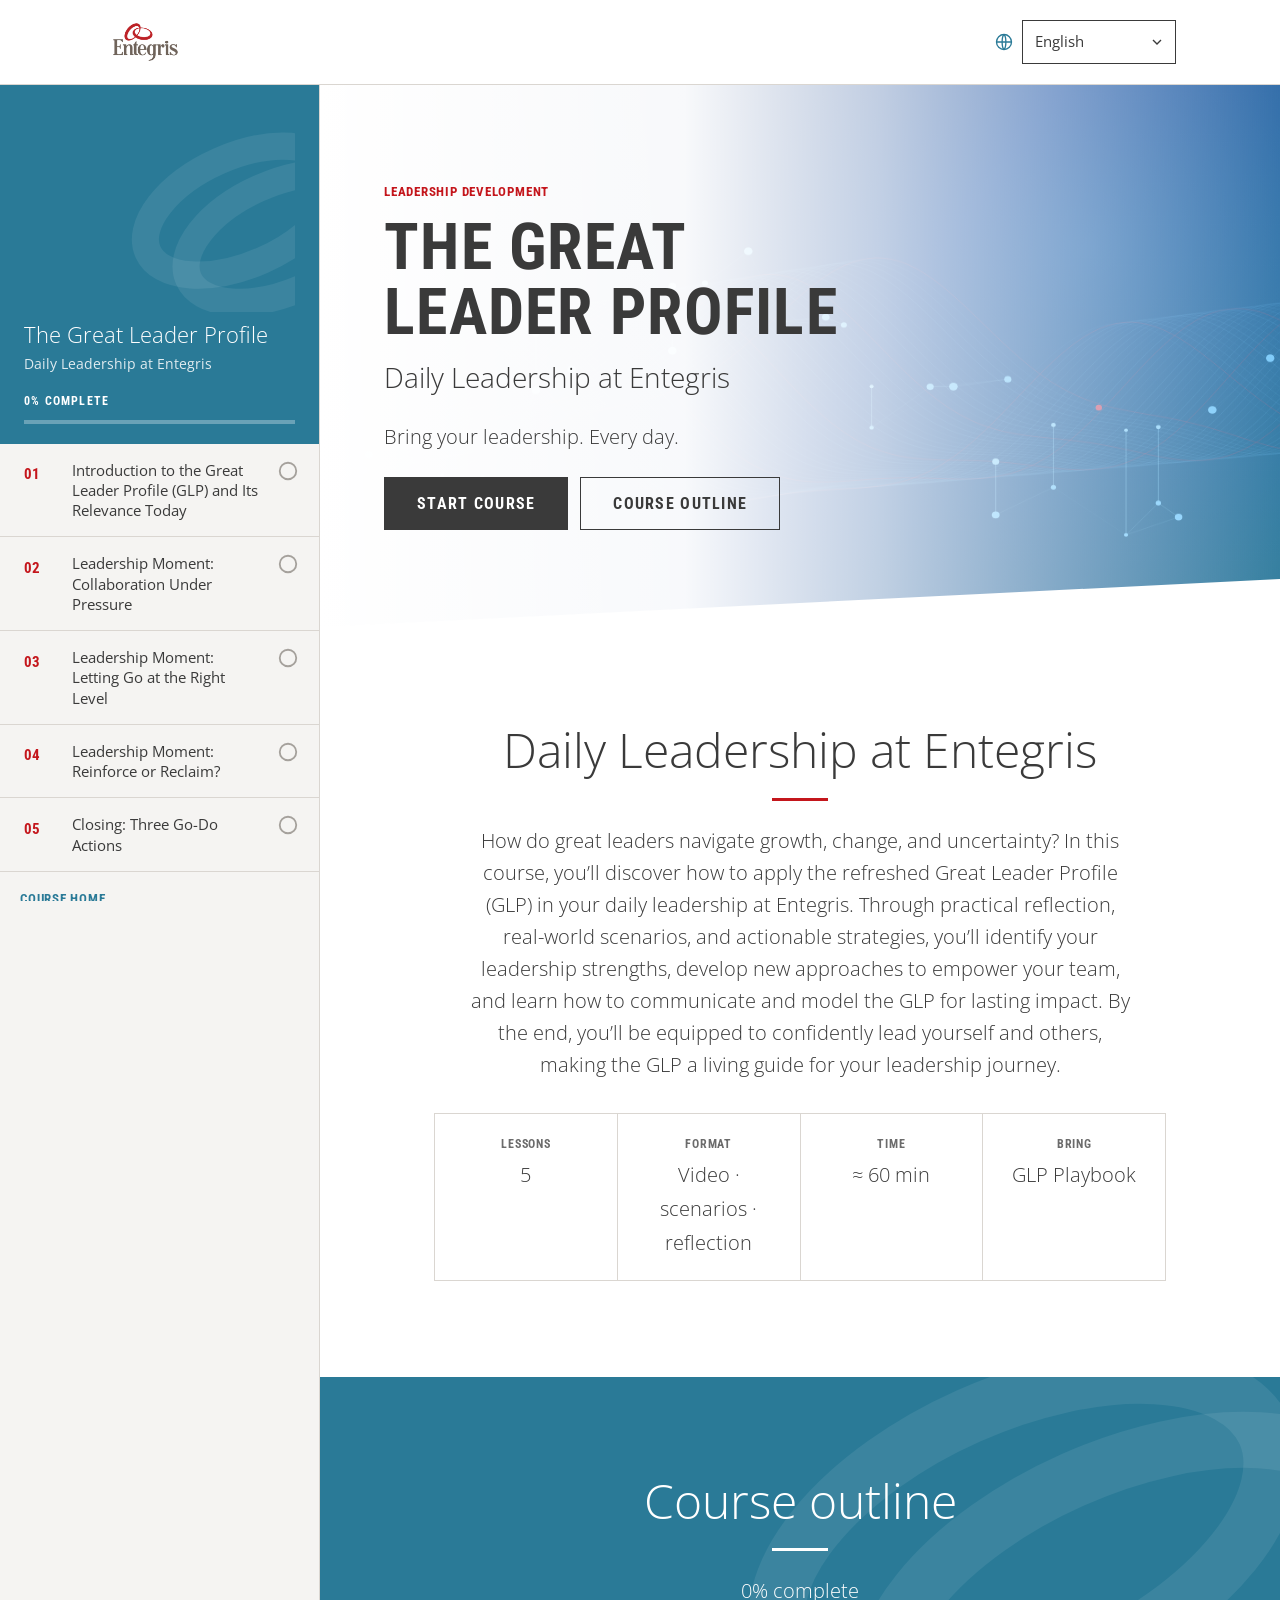
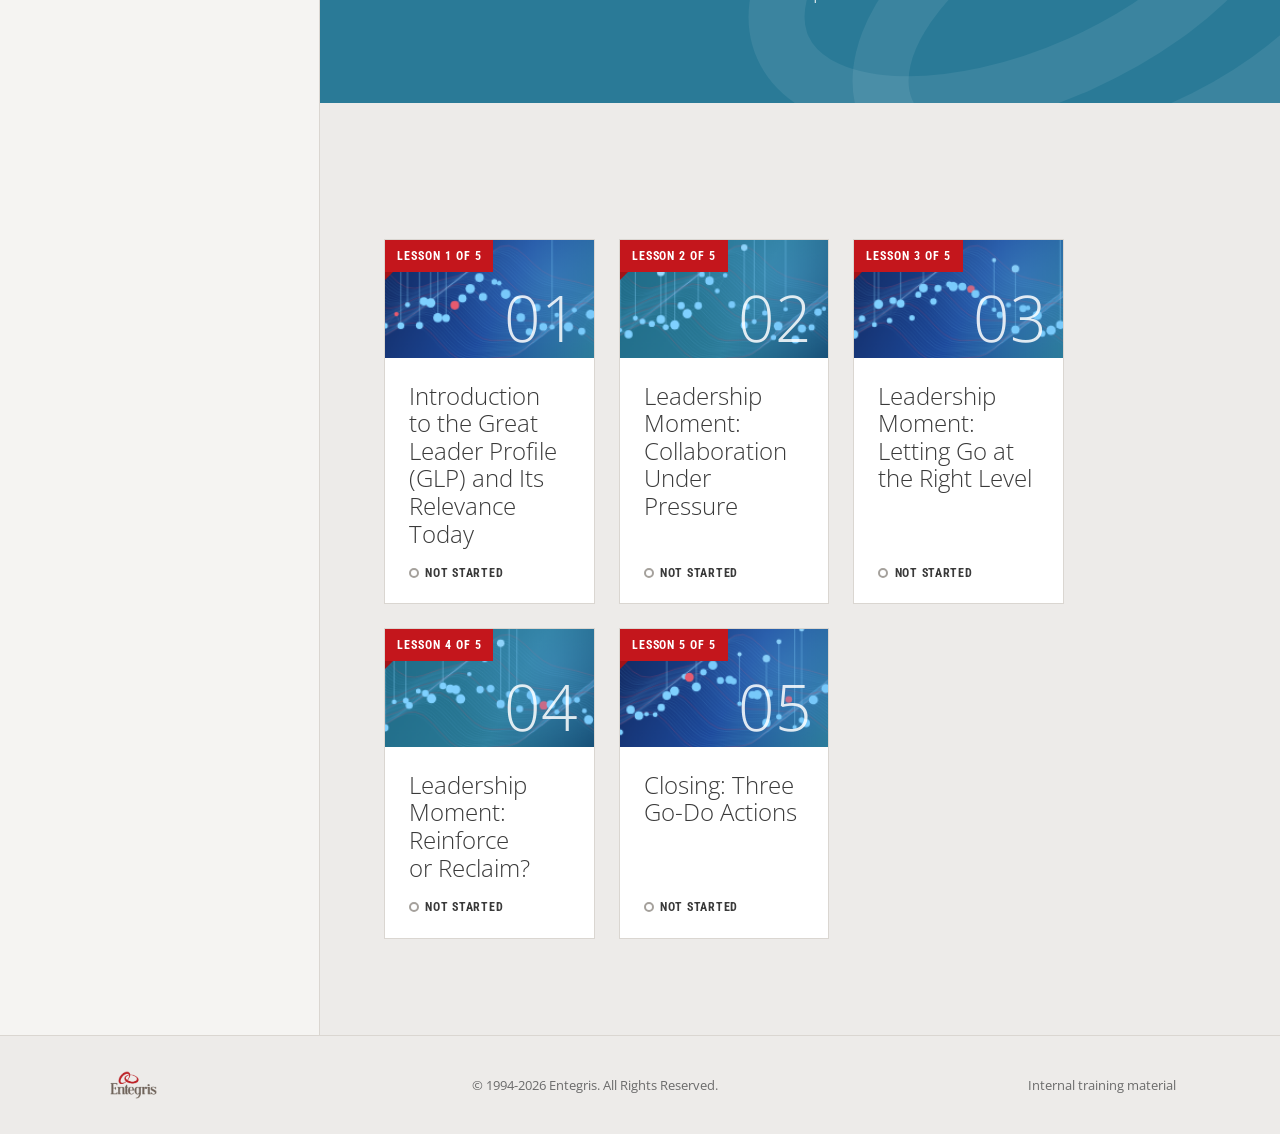
==== docs/index.html @ 95e6dfd0 "Add published single-file build at docs/index.html with bundler script Co-Authored-By: Claude Fable " ====
<!DOCTYPE html>
<html lang="en" dir="ltr">
<head>
  <meta charset="utf-8">
  <meta name="viewport" content="width=device-width, initial-scale=1, viewport-fit=cover">
  <title>Great Leader Profile</title>
  <meta name="description" content="The Great Leader Profile: Daily Leadership at Entegris. Five lessons on applying the refreshed GLP in everyday leadership moments.">
  <link rel="preconnect" href="https://fonts.googleapis.com">
  <link rel="preconnect" href="https://fonts.gstatic.com" crossorigin>
  <link href="https://fonts.googleapis.com/css2?family=Open+Sans:wght@300;400;600;700&family=Roboto+Condensed:wght@400;700&display=swap" rel="stylesheet">
  <style>
/* Entegris course, styled after entegris.com:
   white pages, faded image blends, teal and red bands with the ring watermark,
   light-weight headings with a short red rule, condensed bold uppercase labels. */

:root {
  --teal: #2A7A97; --teal-deep: #1F6580; --teal-soft: #E6F0F4;
  --red: #C4161C; --red-deep: #A31217;
  --charcoal: #3A3A3A; --ink: #2B2B2B; --grey-600: #6B6B6B; --grey-400: #A5A19C;
  --rule: #DAD6D1; --warm: #EDEBE9; --warm-2: #F5F4F2; --white: #FFFFFF;
  --success: #2E7D4F;
  --font-head: "Open Sans", "Helvetica Neue", Arial, sans-serif;
  --font-body: "Open Sans", "Helvetica Neue", Arial, sans-serif;
  --font-cond: "Roboto Condensed", "Arial Narrow", Arial, sans-serif;
  --gutter: 1rem; --sidebar: 320px; --header-h: 84px;
  --fast: 150ms; --dur: 250ms; --ease: cubic-bezier(0.4, 0, 0.2, 1);
  --ring: 2px solid var(--red);
}
@media (min-width: 768px) { :root { --gutter: 2.5rem; } }
@media (min-width: 1200px) { :root { --gutter: 4rem; } }

/* Script-specific families, loaded on demand by js/i18n.js */
html[lang="zh-Hans"] { --font-head: "Noto Sans SC", "PingFang SC", "Microsoft YaHei", sans-serif; --font-body: var(--font-head); --font-cond: var(--font-head); }
html[lang="zh-Hant"] { --font-head: "Noto Sans TC", "PingFang TC", "Microsoft JhengHei", sans-serif; --font-body: var(--font-head); --font-cond: var(--font-head); }
html[lang="ja"] { --font-head: "Noto Sans JP", "Hiragino Sans", "Yu Gothic", sans-serif; --font-body: var(--font-head); --font-cond: var(--font-head); }
html[lang="ko"] { --font-head: "Noto Sans KR", "Apple SD Gothic Neo", "Malgun Gothic", sans-serif; --font-body: var(--font-head); --font-cond: var(--font-head); }
html[lang="he"] { --font-head: "Noto Sans Hebrew", "Arial Hebrew", Arial, sans-serif; --font-body: var(--font-head); --font-cond: var(--font-head); }
html[lang="zh-Hans"] .cond, html[lang="zh-Hant"] .cond, html[lang="ja"] .cond, html[lang="ko"] .cond, html[lang="he"] .cond { letter-spacing: 0.02em; font-weight: 700; }

*, *::before, *::after { box-sizing: border-box; }
html { -webkit-text-size-adjust: 100%; scroll-behavior: smooth; }
body { margin: 0; font-family: var(--font-body); font-size: 1.0625rem; line-height: 1.7; color: var(--ink); background: var(--white); }
img { max-width: 100%; }
:focus-visible { outline: var(--ring); outline-offset: 3px; }
[hidden] { display: none !important; }

.skip-link { position: absolute; inset-inline-start: -999px; top: 0.5rem; background: var(--charcoal); color: var(--white); padding: 0.5rem 1rem; z-index: 200; }
.skip-link:focus { inset-inline-start: 0.5rem; }
.sr-only { position: absolute; width: 1px; height: 1px; overflow: hidden; clip: rect(0 0 0 0); white-space: nowrap; }

/* ---------- Type ---------- */
h1, h2, h3 { font-family: var(--font-head); font-weight: 300; line-height: 1.15; margin: 0 0 1rem; color: var(--charcoal); text-wrap: balance; }
h1 { font-size: clamp(2rem, 4vw, 3rem); }
h2 { font-size: clamp(1.6rem, 3vw, 2.25rem); }
h3 { font-size: 1.375rem; font-weight: 400; }
p { margin: 0 0 1rem; max-width: 68ch; }
ul, ol { margin: 0 0 1rem; padding-inline-start: 1.25rem; max-width: 68ch; }
a { color: var(--teal); }
a:hover { color: var(--teal-deep); }
strong { font-weight: 600; }

.cond { font-family: var(--font-cond); font-weight: 700; text-transform: uppercase; letter-spacing: 0.06em; }
.eyebrow { display: block; font-size: 0.8125rem; color: var(--red); margin-bottom: 0.75rem; }
.rule { display: block; width: 56px; height: 3px; background: var(--red); margin: 1.25rem 0 1.5rem; }
.rule--center { margin-inline: auto; }
.lede { font-size: 1.25rem; font-weight: 300; line-height: 1.6; color: var(--charcoal); }
.muted { color: var(--grey-600); }

/* ---------- Layout ---------- */
.wrap { width: 100%; max-width: 1200px; margin-inline: auto; padding-inline: var(--gutter); }
.narrow { max-width: 860px; }
.band { padding-block: 4rem; }
@media (min-width: 768px) { .band { padding-block: 6rem; } }
.band--warm { background: var(--warm); }
.band--teal { background: var(--teal); color: var(--white); position: relative; overflow: hidden; }
.band--red { background: var(--red); color: var(--white); position: relative; overflow: hidden; }
.band--teal h1, .band--teal h2, .band--red h1, .band--red h2, .band--teal p, .band--red p { color: var(--white); }
.band--teal .rule, .band--red .rule { background: var(--white); }
.band--red .rule { background: var(--white); }
.watermark { position: absolute; inset: 0; width: 100%; height: 100%; pointer-events: none; }
.watermark ellipse { fill: none; stroke: rgba(255,255,255,0.08); stroke-width: 70; }
.notch { position: relative; }
.notch::after { content: ""; position: absolute; left: 50%; bottom: -28px; transform: translateX(-50%); border-left: 44px solid transparent; border-right: 44px solid transparent; border-top: 28px solid var(--teal); }
.band--red.notch::after { border-top-color: var(--red); }

/* ---------- Header ---------- */
.site-header { position: sticky; top: env(safe-area-inset-top, 0px); z-index: 50; background: var(--white); border-bottom: 1px solid var(--rule); }
.site-header .wrap { display: flex; align-items: center; justify-content: space-between; gap: 1rem; min-height: var(--header-h); }
.logo img { height: 48px; width: auto; display: block; }
.header-tools { display: flex; align-items: center; gap: 0.75rem; }
.menu-btn { display: inline-flex; align-items: center; gap: 0.5rem; min-height: 44px; padding: 0 0.75rem; background: none; border: 1px solid var(--rule); color: var(--charcoal); font: inherit; cursor: pointer; }
.menu-btn svg { width: 22px; height: 22px; stroke: currentColor; fill: none; stroke-width: 2; }
@media (min-width: 1024px) { .menu-btn { display: none; } }

.lang { display: inline-flex; align-items: center; gap: 0.5rem; }
.lang svg { width: 20px; height: 20px; stroke: var(--teal); fill: none; stroke-width: 1.6; }
.lang select {
  min-height: 44px; padding: 0 2.25rem 0 0.75rem; font: inherit; font-size: 0.9375rem; color: var(--charcoal);
  background: var(--white) url("data:image/svg+xml,%3Csvg xmlns='http://www.w3.org/2000/svg' viewBox='0 0 24 24' fill='none' stroke='%233A3A3A' stroke-width='2'%3E%3Cpath d='M6 9l6 6 6-6'/%3E%3C/svg%3E") no-repeat right 0.6rem center / 16px;
  border: 1px solid var(--charcoal); border-radius: 0; appearance: none; -webkit-appearance: none; cursor: pointer;
}
html[dir="rtl"] .lang select { padding: 0 0.75rem 0 2.25rem; background-position: left 0.6rem center; }

/* ---------- Shell: sidebar + main ---------- */
.shell { display: grid; grid-template-columns: 1fr; min-height: calc(100vh - var(--header-h)); }
@media (min-width: 1024px) { .shell { grid-template-columns: var(--sidebar) 1fr; } }

.sidebar { background: var(--warm-2); border-inline-end: 1px solid var(--rule); }
@media (max-width: 1023px) {
  .sidebar { position: fixed; inset: 0; z-index: 60; overflow-y: auto; transform: translateX(-100%); transition: transform var(--dur) var(--ease); }
  html[dir="rtl"] .sidebar { transform: translateX(100%); }
  .sidebar.is-open { transform: none; box-shadow: 0 0 0 100vmax rgba(0,0,0,0.35); }
}
@media (min-width: 1024px) { .sidebar-inner { position: sticky; top: var(--header-h); max-height: calc(100vh - var(--header-h)); overflow-y: auto; } }
.sidebar-head { background: var(--teal); color: var(--white); padding: 1.5rem 1.5rem 1.25rem; position: relative; overflow: hidden; }
.sidebar-head .watermark ellipse { stroke-width: 40; }
.sidebar-head > * { position: relative; }
.sidebar-head .close-btn { position: absolute; top: 0.75rem; inset-inline-end: 0.75rem; background: none; border: 0; color: var(--white); font-size: 1.5rem; line-height: 1; cursor: pointer; min-width: 44px; min-height: 44px; }
@media (min-width: 1024px) { .sidebar-head .close-btn { display: none; } }
.sidebar-head .title { display: block; font-family: var(--font-head); font-weight: 300; font-size: 1.375rem; line-height: 1.2; margin: 0 0 0.25rem; }
.sidebar-head .subtitle { display: block; font-size: 0.875rem; opacity: 0.85; margin-bottom: 1rem; }
.sidebar-head .pct { display: block; font-size: 0.75rem; letter-spacing: 0.1em; margin-bottom: 0.5rem; }
.progress-bar { height: 4px; background: rgba(255,255,255,0.3); }
.progress-bar span { display: block; height: 100%; width: 0; background: var(--white); transition: width var(--dur) var(--ease); }

.lesson-nav { list-style: none; margin: 0; padding: 0; }
.lesson-nav li { border-bottom: 1px solid var(--rule); }
.lesson-nav a { display: grid; grid-template-columns: 2.25rem 1fr 28px; gap: 0.75rem; align-items: start; padding: 1rem 1.25rem; color: var(--charcoal); text-decoration: none; border-inline-start: 4px solid transparent; transition: background-color var(--fast) var(--ease); }
.lesson-nav a:hover { background: var(--white); }
.lesson-nav a.is-active { background: var(--white); border-inline-start-color: var(--red); }
.lesson-nav .num { font-family: var(--font-cond); font-weight: 700; color: var(--red); font-size: 0.9375rem; padding-top: 0.15rem; }
.lesson-nav .label { font-size: 0.9375rem; line-height: 1.35; }
.lesson-nav .status { width: 22px; height: 22px; justify-self: end; }
.lesson-nav .status circle { fill: none; stroke: var(--grey-400); stroke-width: 2; }
.lesson-nav .status .arc { stroke: var(--red); stroke-dasharray: 20 60; display: none; }
.lesson-nav a.is-started .status .arc { display: block; }
.lesson-nav .status .check { display: none; fill: var(--success); }
.lesson-nav .status .tick { display: none; stroke: var(--white); stroke-width: 2.2; fill: none; }
.lesson-nav a.is-complete .status circle { stroke: var(--success); }
.lesson-nav a.is-complete .status .check, .lesson-nav a.is-complete .status .tick { display: block; }
.lesson-nav a.is-complete .status .arc { display: none; }
.sidebar-home { display: block; padding: 1rem 1.25rem; font-size: 0.8125rem; color: var(--teal); text-decoration: none; }

/* ---------- Hero ---------- */
.hero { position: relative; overflow: hidden; background: var(--white); min-height: 460px; display: grid; align-items: center; }
.hero canvas.mesh { position: absolute; inset: 0; width: 100%; height: 100%; }
.hero .fade { position: absolute; inset: 0; background: linear-gradient(180deg, rgba(255,255,255,0.96) 0%, rgba(255,255,255,0.88) 55%, rgba(255,255,255,0.35) 100%); }
@media (min-width: 900px) { .hero .fade { background: linear-gradient(90deg, rgba(255,255,255,1) 0%, rgba(255,255,255,0.97) 38%, rgba(255,255,255,0.72) 58%, rgba(255,255,255,0.05) 100%); } }
.hero .wrap { position: relative; padding-block: 4rem; }
@media (min-width: 900px) { .hero .wrap { padding-block: 6rem; } }
.hero h1 { font-family: var(--font-cond); font-weight: 700; text-transform: uppercase; letter-spacing: 0.02em; font-size: clamp(2.25rem, 5vw, 4rem); line-height: 1.02; color: var(--charcoal); max-width: 16ch; margin-bottom: 0.5rem; }
html[lang="zh-Hans"] .hero h1, html[lang="zh-Hant"] .hero h1, html[lang="ja"] .hero h1, html[lang="ko"] .hero h1, html[lang="he"] .hero h1 { text-transform: none; letter-spacing: 0; line-height: 1.15; font-weight: 700; }
.hero .sub { font-family: var(--font-head); font-weight: 300; font-size: clamp(1.25rem, 2.4vw, 1.75rem); color: var(--charcoal); margin-bottom: 1.25rem; }
.hero .lede { max-width: 46ch; }
.hero-actions { display: flex; flex-wrap: wrap; gap: 0.75rem; margin-top: 1.5rem; }
.hero .slash { position: absolute; left: 0; right: 0; bottom: -1px; height: 70px; pointer-events: none; }
.hero .slash polygon { fill: var(--white); }

/* ---------- Buttons ---------- */
.btn { display: inline-flex; align-items: center; justify-content: center; gap: 0.5rem; min-height: 52px; padding: 0.75rem 2rem; font-family: var(--font-cond); font-weight: 700; font-size: 1rem; text-transform: uppercase; letter-spacing: 0.08em; border: 1px solid transparent; border-radius: 0; cursor: pointer; text-decoration: none; transition: background-color var(--fast) var(--ease), color var(--fast) var(--ease), border-color var(--fast) var(--ease); }
.btn--dark { background: var(--charcoal); color: var(--white); }
.btn--dark:hover { background: #222; color: var(--white); }
.btn--red { background: var(--red); color: var(--white); }
.btn--red:hover { background: var(--red-deep); color: var(--white); }
.btn--outline { background: transparent; color: var(--charcoal); border-color: var(--charcoal); }
.btn--outline:hover { background: var(--charcoal); color: var(--white); }
.btn--white { background: var(--white); color: var(--red); }
.btn--white:hover { background: var(--warm); color: var(--red-deep); }
.btn--block { width: 100%; }
.btn[aria-disabled="true"] { opacity: 0.6; cursor: default; }
html[lang="zh-Hans"] .btn, html[lang="zh-Hant"] .btn, html[lang="ja"] .btn, html[lang="ko"] .btn, html[lang="he"] .btn { text-transform: none; letter-spacing: 0.02em; }

/* ---------- Home sections ---------- */
.section-title { text-align: center; }
.section-title h2 { font-size: clamp(2rem, 4vw, 3rem); margin-bottom: 0; }
.section-title .lede { margin: 1rem auto 0; max-width: 60ch; }
.facts { list-style: none; margin: 2rem auto 0; padding: 0; display: grid; gap: 1px; background: var(--rule); border: 1px solid var(--rule); max-width: 860px; grid-template-columns: repeat(2, 1fr); }
@media (min-width: 768px) { .facts { grid-template-columns: repeat(4, 1fr); } }
.facts li { background: var(--white); padding: 1.25rem 1rem; text-align: center; }
.facts .k { display: block; font-size: 0.75rem; color: var(--grey-600); margin-bottom: 0.25rem; }
.facts .v { display: block; font-family: var(--font-head); font-weight: 300; font-size: 1.25rem; color: var(--charcoal); }

.cards { list-style: none; margin: 2.5rem 0 0; padding: 0; display: grid; gap: 1.5rem; grid-template-columns: 1fr; }
@media (min-width: 640px) { .cards { grid-template-columns: repeat(2, 1fr); } }
@media (min-width: 1024px) { .cards { grid-template-columns: repeat(3, 1fr); } }
.card { position: relative; display: grid; grid-template-rows: auto 1fr auto; background: var(--white); border: 1px solid var(--rule); color: var(--charcoal); text-decoration: none; min-height: 100%; transition: border-color var(--fast) var(--ease), transform var(--fast) var(--ease); }
.card:hover { border-color: var(--teal); color: var(--charcoal); }
.card-img { position: relative; aspect-ratio: 16 / 9; overflow: hidden; background: var(--teal); }
.card-img canvas.mesh { position: absolute; inset: 0; width: 100%; height: 100%; }
.card-img .num { position: absolute; inset-inline-end: 1rem; bottom: 0.5rem; font-family: var(--font-head); font-weight: 300; font-size: 4rem; line-height: 1; color: rgba(255,255,255,0.85); }
.ribbon { position: absolute; top: 0; inset-inline-start: 0; background: var(--red); color: var(--white); font-family: var(--font-cond); font-weight: 700; text-transform: uppercase; letter-spacing: 0.08em; font-size: 0.75rem; padding: 0.35rem 0.75rem 0.35rem 0.75rem; }
.ribbon::after { content: ""; position: absolute; top: 100%; inset-inline-start: 0; border-inline-start: 8px solid var(--red-deep); border-bottom: 8px solid transparent; }
.card-body { padding: 1.5rem 1.5rem 1rem; }
.card-body h3 { font-weight: 300; font-size: 1.5rem; margin-bottom: 0; }
.card-foot { display: flex; justify-content: space-between; align-items: center; padding: 0 1.5rem 1.25rem; font-size: 0.75rem; color: var(--charcoal); }
.status-chip { display: inline-flex; align-items: center; gap: 0.4rem; }
.status-chip::before { content: ""; width: 10px; height: 10px; border-radius: 50%; border: 2px solid var(--grey-400); }
.status-chip--started::before { border-color: var(--red); }
.status-chip--complete::before { background: var(--success); border-color: var(--success); }

/* ---------- Lesson ---------- */
.lesson { padding-block: 3rem 5rem; }
@media (min-width: 768px) { .lesson { padding-block: 4rem 6rem; } }
.lesson-head h1 { margin-bottom: 0; }
#lesson-title:focus { outline: none; }
.lesson-head .rule { margin-top: 1.25rem; }
.block { margin-block: 2rem; }
.block--heading h2 { margin-bottom: 0.25rem; }
.block--text p:last-child { margin-bottom: 0; }

/* Video placeholder */
.video { position: relative; width: 100%; max-width: 960px; aspect-ratio: 16 / 9; background: var(--teal-deep); overflow: hidden; display: grid; place-items: center; }
.video canvas.mesh { position: absolute; inset: 0; width: 100%; height: 100%; }
.video::before { content: ""; position: absolute; inset: 0; background: linear-gradient(90deg, rgba(31,101,128,0.85) 0%, rgba(31,101,128,0.35) 60%, rgba(31,101,128,0.1) 100%); }
.video .ribbon { z-index: 2; }
.video .play { position: relative; z-index: 2; display: grid; place-items: center; gap: 0.75rem; text-align: center; color: var(--white); padding: 1rem; }
.video .play svg { width: 72px; height: 72px; stroke: var(--white); fill: none; stroke-width: 1.2; }
.video .play .vt { font-family: var(--font-head); font-weight: 300; font-size: clamp(1.25rem, 2.5vw, 1.75rem); line-height: 1.2; max-width: 22ch; }
.video .play .vn { font-size: 0.75rem; letter-spacing: 0.1em; opacity: 0.85; }
.video video { position: absolute; inset: 0; width: 100%; height: 100%; z-index: 3; }

/* Objectives */
.objectives { list-style: none; margin: 0; padding: 0; display: grid; gap: 1rem; max-width: 760px; counter-reset: obj; }
.objectives li { display: grid; grid-template-columns: 48px 1fr; gap: 1rem; align-items: start; }
.objectives li::before { counter-increment: obj; content: counter(obj); display: grid; place-items: center; width: 48px; height: 48px; background: var(--red); color: var(--white); font-family: var(--font-cond); font-weight: 700; font-size: 1.25rem; }
.objectives li span { padding-top: 0.6rem; }

/* Accordion */
.accordion { border: 1px solid var(--rule); max-width: 900px; }
.accordion details { border-bottom: 1px solid var(--rule); border-inline-start: 4px solid transparent; transition: border-color var(--fast) var(--ease); }
.accordion details:last-child { border-bottom: 0; }
.accordion details[open] { border-inline-start-color: var(--red); }
.accordion summary { list-style: none; cursor: pointer; display: flex; justify-content: space-between; align-items: center; gap: 1rem; padding: 1.25rem 1.5rem; font-family: var(--font-head); font-weight: 600; font-size: 1.125rem; color: var(--charcoal); }
.accordion summary::-webkit-details-marker { display: none; }
.accordion summary::after { content: "+"; font-weight: 300; font-size: 1.75rem; line-height: 1; color: var(--grey-600); }
.accordion details[open] summary::after { content: "–"; }
.accordion .acc-body { padding: 0 1.5rem 1.5rem; color: var(--ink); }
.accordion .acc-body p:last-child { margin-bottom: 0; }

/* Download */
.download { display: grid; grid-template-columns: 56px 1fr auto; gap: 1rem; align-items: center; max-width: 900px; padding: 1.25rem 1.5rem; background: var(--warm-2); border: 1px solid var(--rule); color: var(--charcoal); text-decoration: none; transition: border-color var(--fast) var(--ease); }
.download:hover { border-color: var(--teal); color: var(--charcoal); }
.download .ico { width: 56px; height: 56px; display: grid; place-items: center; background: var(--white); border: 1px solid var(--rule); font-family: var(--font-cond); font-weight: 700; font-size: 0.7rem; color: var(--red); letter-spacing: 0.05em; }
.download .name { font-weight: 600; display: block; }
.download .meta { font-size: 0.8125rem; color: var(--grey-600); }
.download svg { width: 24px; height: 24px; stroke: var(--teal); fill: none; stroke-width: 2; }

/* Characteristics diagram */
.chars { display: grid; gap: 2rem; }
.chars-diagram { display: none; }
@media (min-width: 900px) { .chars-diagram { display: block; width: 100%; max-width: 860px; justify-self: center; } }
.chars-diagram svg { width: 100%; height: auto; display: block; }
.chars-diagram .dots { fill: none; stroke: var(--red); stroke-width: 6; stroke-linecap: round; stroke-dasharray: 0.01 22; }
.chars-diagram .node { fill: var(--teal); stroke: var(--white); stroke-width: 4; }
.chars-diagram .spoke { stroke: var(--teal); stroke-width: 1.5; fill: none; }
.chars-diagram .center { fill: var(--teal-soft); stroke: var(--white); stroke-width: 8; }
.chars-diagram .center-word { font-family: var(--font-cond); font-weight: 700; font-size: 44px; fill: var(--teal-deep); letter-spacing: 0.04em; }
.chars-diagram .center-sub { font-family: var(--font-body); font-size: 13px; fill: var(--teal-deep); }
.chars-diagram .lbl { font-family: var(--font-cond); font-weight: 700; font-size: 13px; text-transform: uppercase; letter-spacing: 0.05em; fill: var(--red); }
.chars-diagram .ico { stroke: var(--teal); fill: none; stroke-width: 1.6; stroke-linecap: round; stroke-linejoin: round; }
.chars-list { list-style: none; margin: 0; padding: 0; display: grid; gap: 1rem; grid-template-columns: 1fr; }
@media (min-width: 640px) { .chars-list { grid-template-columns: repeat(2, 1fr); } }
@media (min-width: 900px) { .chars-list { display: none; } }
.chars-list li { display: grid; grid-template-columns: 48px 1fr; gap: 1rem; align-items: start; padding: 1rem; border: 1px solid var(--rule); }
.chars-list svg { width: 48px; height: 48px; stroke: var(--teal); fill: none; stroke-width: 1.6; stroke-linecap: round; stroke-linejoin: round; }
.chars-list .name { display: block; color: var(--red); font-size: 0.8125rem; margin-bottom: 0.25rem; }
.chars-list .desc { font-size: 0.9375rem; color: var(--ink); }

/* Flashcards */
.flashcards { list-style: none; margin: 0; padding: 0; display: grid; gap: 1.25rem; grid-template-columns: 1fr; }
@media (min-width: 640px) { .flashcards { grid-template-columns: repeat(2, 1fr); } }
@media (min-width: 1024px) { .flashcards { grid-template-columns: repeat(3, 1fr); } }
.flashcard { perspective: 1200px; min-height: 240px; }
.flashcard button { position: relative; width: 100%; height: 100%; min-height: 240px; padding: 0; background: none; border: 0; cursor: pointer; font: inherit; color: inherit; text-align: center; transform-style: preserve-3d; transition: transform 500ms var(--ease); }
.flashcard.is-flipped button { transform: rotateY(180deg); }
.flashcard .face { position: absolute; inset: 0; display: grid; place-items: center; padding: 1.75rem 1.5rem; backface-visibility: hidden; -webkit-backface-visibility: hidden; border: 1px solid var(--rule); background: var(--white); }
.flashcard .face--front { border-top: 4px solid var(--red); }
.flashcard .face--front .name { font-family: var(--font-head); font-weight: 600; font-size: 1.5rem; line-height: 1.2; color: var(--charcoal); }
.flashcard .face--back { transform: rotateY(180deg); background: var(--warm-2); border-top: 4px solid var(--teal); }
.flashcard .face--back .desc { font-size: 1rem; line-height: 1.6; color: var(--ink); }
.flashcard .flip { position: absolute; top: 0.75rem; inset-inline-end: 0.75rem; width: 22px; height: 22px; stroke: var(--grey-600); fill: none; stroke-width: 1.8; }
@media (prefers-reduced-motion: reduce) { .flashcard button { transition: none; } }

/* Scenario */
.scenario { background: var(--warm-2); border-top: 4px solid var(--teal); padding: 2rem 1.5rem; }
@media (min-width: 768px) { .scenario { padding: 2.5rem; } }
.scenario .prompt { font-family: var(--font-head); font-weight: 300; font-size: 1.5rem; line-height: 1.3; color: var(--charcoal); margin-bottom: 1.5rem; max-width: 40ch; }
.options { list-style: none; margin: 0; padding: 0; display: grid; gap: 1rem; grid-template-columns: 1fr; }
@media (min-width: 900px) { .options { grid-template-columns: repeat(3, 1fr); } }
.option { position: relative; width: 100%; height: 100%; text-align: start; font: inherit; color: var(--ink); background: var(--white); border: 1px solid var(--rule); padding: 3rem 1.5rem 1.5rem; cursor: pointer; display: grid; gap: 0.75rem; align-content: start; transition: border-color var(--fast) var(--ease); }
.option:hover { border-color: var(--teal); }
.option .ribbon { font-size: 0.8125rem; }
.option .ot { font-family: var(--font-head); font-weight: 600; font-size: 1.125rem; line-height: 1.3; color: var(--charcoal); }
.option p { margin: 0; font-size: 0.9375rem; color: var(--grey-600); }
.option .pick { font-size: 0.75rem; color: var(--grey-600); margin-top: auto; }
.option[aria-pressed="true"] { border-color: var(--teal); box-shadow: inset 0 0 0 1px var(--teal); }
.option[aria-pressed="true"] .ribbon { background: var(--teal); }
.option[aria-pressed="true"] .ribbon::after { border-inline-start-color: var(--teal-deep); }
.option[aria-pressed="true"] .pick { color: var(--teal); }
.feedback { margin-top: 1.25rem; background: var(--teal); color: var(--white); padding: 1.75rem; position: relative; overflow: hidden; }
.feedback > * { position: relative; }
.feedback .tag { display: block; font-size: 0.75rem; letter-spacing: 0.1em; margin-bottom: 0.5rem; color: #FFD7D9; }
.feedback .tag--good { color: #BFEBD0; }
.feedback h3 { color: var(--white); font-weight: 300; font-size: 1.5rem; margin-bottom: 0.5rem; }
.feedback p { margin: 0; color: var(--white); }
.feedback .watermark ellipse { stroke-width: 40; }

/* Reflect and go-do */
.reflect { border-top: 4px solid var(--red); background: var(--white); padding: 2rem 0 0; }
.reflect h2 { margin-bottom: 0.5rem; }
.qlist { list-style: none; margin: 1.5rem 0 0; padding: 0; display: grid; gap: 2rem; max-width: 760px; counter-reset: q; }
.qlist li { display: grid; gap: 0.5rem; }
.qlist label { font-family: var(--font-head); font-weight: 600; font-size: 1.125rem; line-height: 1.35; color: var(--charcoal); }
.qlist label::before { counter-increment: q; content: "0" counter(q); display: block; font-family: var(--font-cond); font-weight: 700; font-size: 0.8125rem; letter-spacing: 0.1em; color: var(--red); margin-bottom: 0.25rem; }
.qlist textarea, .qlist input { width: 100%; font: inherit; font-size: 1rem; line-height: 1.6; color: var(--ink); padding: 0.85rem 1rem; background: var(--white); border: 1px solid var(--rule); border-radius: 0; transition: border-color var(--fast) var(--ease); }
.qlist textarea { min-height: 120px; resize: vertical; }
.qlist textarea:focus, .qlist input:focus { outline: none; border-color: var(--teal); box-shadow: inset 0 0 0 1px var(--teal); }
.qlist .hint { font-size: 0.875rem; color: var(--grey-600); margin: 0; }

/* Quote */
.quote { text-align: center; padding-block: 1rem; }
.quote p { font-family: var(--font-head); font-weight: 300; font-size: clamp(1.5rem, 3vw, 2.25rem); line-height: 1.35; color: var(--charcoal); max-width: 34ch; margin: 0 auto; }

/* Lesson nav */
.lesson-nav-btns { display: grid; gap: 1rem; margin-top: 3rem; }
.lesson-nav-btns .row { display: flex; justify-content: space-between; gap: 1rem; flex-wrap: wrap; font-size: 0.875rem; }
.lesson-nav-btns .row a { color: var(--teal); text-decoration: none; font-family: var(--font-cond); font-weight: 700; text-transform: uppercase; letter-spacing: 0.08em; }
.done-note { display: inline-flex; align-items: center; gap: 0.5rem; color: var(--success); font-weight: 600; margin-top: 0.75rem; }

/* Completion band */
.complete-band { text-align: center; }
.complete-band h2 { font-size: clamp(2rem, 4vw, 3rem); }

/* Footer */
.site-footer { background: var(--warm); border-top: 1px solid var(--rule); }
.site-footer .wrap { display: flex; flex-wrap: wrap; justify-content: space-between; align-items: center; gap: 1rem; padding-block: 2rem; font-size: 0.8125rem; color: var(--grey-600); }
.site-footer img { height: 34px; width: auto; }
.translation-note { font-size: 0.8125rem; color: var(--grey-600); background: var(--warm-2); border-inline-start: 3px solid var(--teal); padding: 0.75rem 1rem; margin: 0 0 2rem; }
.translation-note:empty { display: none; }

@media (prefers-reduced-motion: reduce) {
  *, *::before, *::after { animation-duration: 0.01ms !important; transition-duration: 0.01ms !important; scroll-behavior: auto !important; }
}

</style>
</head>
<body>
  <a class="skip-link" id="skip-link" href="#main">Skip to content</a>

  <header class="site-header">
    <div class="wrap">
      <a class="logo" href="#/" aria-label="Entegris"><img src="[data-uri]" alt="Entegris"></a>
      <div class="header-tools">
        <label class="lang">
          <svg viewBox="0 0 24 24" aria-hidden="true"><circle cx="12" cy="12" r="9"/><path d="M3 12h18M12 3c3 3 3 15 0 18M12 3c-3 3-3 15 0 18"/></svg>
          <span class="sr-only" id="lang-label">Language</span>
          <select data-lang-select id="lang-select"></select>
        </label>
        <button class="menu-btn" id="menu-btn" type="button" aria-expanded="false" aria-controls="sidebar">
          <svg viewBox="0 0 24 24" aria-hidden="true"><path d="M4 7h16M4 12h16M4 17h16"/></svg>
          <span id="menu-label">Course menu</span>
        </button>
      </div>
    </div>
  </header>

  <div class="shell">
    <aside class="sidebar" id="sidebar">
      <div class="sidebar-inner">
        <div class="sidebar-head">
          <svg class="watermark" viewBox="0 0 400 300" preserveAspectRatio="xMaxYMid slice" aria-hidden="true"><ellipse cx="320" cy="150" rx="150" ry="80" transform="rotate(-24 320 150)"/><ellipse cx="380" cy="190" rx="150" ry="80" transform="rotate(-24 380 190)"/></svg>
          <button class="close-btn" id="sb-close" type="button" aria-label="Close menu">×</button>
          <span class="title" id="sb-title">The Great Leader Profile</span>
          <span class="subtitle" id="sb-subtitle">Daily Leadership at Entegris</span>
          <span class="pct cond" id="sb-pct">0% complete</span>
          <div class="progress-bar" aria-hidden="true"><span id="sb-bar"></span></div>
        </div>
        <nav aria-label="Lessons">
          <ol class="lesson-nav" id="lesson-nav"></ol>
        </nav>
        <a class="sidebar-home cond" id="sb-home" href="#/">Course home</a>
      </div>
    </aside>

    <main id="main" tabindex="-1"></main>
  </div>

  <footer class="site-footer">
    <div class="wrap">
      <img src="[data-uri]" alt="Entegris">
      <span id="ftr-copy">© 1994-2026 Entegris. All Rights Reserved.</span>
      <span id="ftr-internal">Internal training material</span>
    </div>
  </footer>

  <script>
/* English course content. Source of truth for every other language file in this folder.
   Structure: ui (chrome strings), home, lessons[]. Each lesson is a list of blocks the
   renderer in js/app.js knows how to draw. Keep block types and ids identical across languages. */
window.ENTG_CONTENT = window.ENTG_CONTENT || {};
window.ENTG_CONTENT.en = {
  ui: {
    skip: 'Skip to content', language: 'Language', menu: 'Course menu',
    courseTitle: 'The Great Leader Profile', courseSubtitle: 'Daily Leadership at Entegris',
    heroEyebrow: 'Leadership development', startCourse: 'Start course', resumeCourse: 'Resume course',
    outline: 'Course outline', lessons: 'Lessons', lessonOf: 'Lesson {a} of {b}',
    percentComplete: '{p}% complete', complete: 'Complete', inProgress: 'In progress', notStarted: 'Not started',
    continueBtn: 'Continue', completeCourse: 'Complete course', courseCompleted: 'Course completed',
    prev: 'Previous', next: 'Next', home: 'Course home',
    videoPlaceholder: 'Video placeholder', captions: '16:9 · captions required',
    download: 'Download', flip: 'Flip', select: 'Select {x}', selected: 'Selected',
    yourChoice: 'Your choice', chooseResponse: 'Choose a response', pickClosest: 'Pick the option closest to what you would do.',
    reflect: 'Reflect', notesLocal: 'Your notes are saved with your course progress.',
    footerCopy: '© 1994-2026 Entegris. All Rights Reserved.', footerInternal: 'Internal training material',
    thatsAWrap: 'You have completed every lesson.', backToOutline: 'Back to the outline',
    objectives: 'Objectives', expand: 'Expand', translationNote: ''
  },
  home: {
    title: 'The Great Leader Profile',
    subtitle: 'Daily Leadership at Entegris',
    tagline: 'Bring your leadership. Every day.',
    intro: 'How do great leaders navigate growth, change, and uncertainty? In this course, you’ll discover how to apply the refreshed Great Leader Profile (GLP) in your daily leadership at Entegris. Through practical reflection, real-world scenarios, and actionable strategies, you’ll identify your leadership strengths, develop new approaches to empower your team, and learn how to communicate and model the GLP for lasting impact. By the end, you’ll be equipped to confidently lead yourself and others, making the GLP a living guide for your leadership journey.',
    facts: [
      { k: 'Lessons', v: '5' },
      { k: 'Format', v: 'Video · scenarios · reflection' },
      { k: 'Time', v: '≈ 60 min' },
      { k: 'Bring', v: 'GLP Playbook' }
    ]
  },
  lessons: [
    {
      id: 'intro',
      title: 'Introduction to the Great Leader Profile (GLP) and Its Relevance Today',
      short: 'Introduction to the GLP',
      blocks: [
        { type: 'heading', text: 'Why the Great Leader Profile Matters Now' },
        { type: 'text', html: 'Welcome to your introduction to the Great Leader Profile (GLP). As leaders at Entegris, you play a crucial role in shaping our culture and driving our success. This lesson will help you understand the GLP’s evolution, its core characteristics, and why it’s more relevant than ever as we navigate growth and change together.' },
        { type: 'video', id: 'l1-glp', title: 'Entegris Great Leader Profile' },
        { type: 'text', html: 'Clear objectives help you focus your learning and understand how each part of this lesson supports your growth as a leader. Knowing what you’ll accomplish helps you better connect the GLP concepts to your daily leadership experiences.' },
        { type: 'objectives', items: [
          'Learn why the Great Leader Profile guides leadership at Entegris.',
          'Identify the core characteristics and behaviors that define great leadership within our organization.',
          'See how the GLP supports consistency and clarity during times of organizational growth and change.',
          'Appreciate that leadership at Entegris is for everyone, not just people managers.'
        ] },
        { type: 'heading', text: 'Exploring the Great Leader Profile' },
        { type: 'text', html: 'Understanding the foundation of the GLP is essential for every Entegris leader. Expand each section below to learn about its purpose, evolution, core characteristics, and how it applies to all leaders.' },
        { type: 'accordion', items: [
          { title: 'Purpose of the GLP', html: '<p>The Great Leader Profile was created to define what great leadership looks like at Entegris and to set clear expectations for all leaders. It serves as a practical guide, helping leaders align their actions with our company’s strategy while allowing for authentic, individual leadership styles.</p><p>By providing this clarity, the GLP empowers leaders to make consistent decisions and foster a positive, high-performing culture across the organization.</p>' },
          { title: 'Evolution of the GLP', html: '<p>Since its introduction in 2018, the GLP has evolved alongside Entegris. As our organization grew and faced new challenges, we recognized the need to revisit and refresh the profile to reflect our current reality.</p><p>The updated GLP now incorporates new expectations and behaviors, ensuring it remains relevant and effective as a leadership guide during times of change and growth.</p>' },
          { title: 'GLP Characteristics', html: '<p>The GLP outlines seven core characteristics that define great leadership at Entegris:</p><ul><li>Builds Talent for the Future</li><li>Drives Partnership Across Our Global Organization</li><li>Fosters Innovation</li><li>Leads with Tenacity &amp; Humility</li><li>Makes Data-Driven Decisions with Speed</li><li>Drives Customer Centricity</li><li>Drives Accountability</li></ul>' },
          { title: 'GLP for All Leaders', html: '<p>Leadership at Entegris isn’t limited to people managers. The GLP applies to everyone, regardless of title or role. It’s about how you show up, collaborate, and take ownership in your daily work.</p><p>By embracing the GLP, every team member can contribute to our culture of leadership and drive positive impact across the organization.</p>' }
        ] },
        { type: 'download', name: 'Entegris Great Leader Profile & Playbook 2026.pptx', meta: 'PPTX · 761.8 KB', href: 'assets/docs/Entegris-Great-Leader-Profile-Playbook-2026.pptx' },
        { type: 'heading', text: 'GLP Characteristics and What They Mean' },
        { type: 'text', html: 'Reviewing the definitions of each GLP characteristic will help you internalize what great leadership looks like at Entegris.' },
        { type: 'video', id: 'l1-characteristics', title: 'GLP Characteristics' },
        { type: 'characteristics', center: 'PACE', sub: 'A values-driven culture', items: [
          { icon: 'talent', name: 'Builds Talent for the Future', desc: 'Actively develops self and others, preparing the team for future challenges and opportunities.' },
          { icon: 'globe', name: 'Drives Partnership Across Our Global Organization', desc: 'Collaborates effectively across teams and regions to achieve shared goals and strengthen our global impact.' },
          { icon: 'bulb', name: 'Fosters Innovation', desc: 'Encourages creative thinking and new ideas, supporting continuous improvement and adaptability.' },
          { icon: 'shield', name: 'Drives Accountability', desc: 'Sets clear expectations, supports follow-through, and ensures individuals and teams own their commitments.' },
          { icon: 'flag', name: 'Leads with Tenacity and Humility', desc: 'Demonstrates resilience and determination while remaining open to feedback and learning from others.' },
          { icon: 'hand', name: 'Drives Customer Centricity', desc: 'Prioritizes customer needs and delivers value, building strong, lasting relationships.' },
          { icon: 'gauge', name: 'Makes Data-Driven Decisions with Speed', desc: 'Uses relevant data and insights to make timely, informed choices that drive results.' }
        ] },
        { type: 'heading', text: 'Flashcards' },
        { type: 'text', html: 'Use these flashcards to reinforce your understanding and prepare to apply these qualities in your own leadership journey. Select a card to flip it.' },
        { type: 'flashcards', useCharacteristics: true },
        { type: 'quote', text: 'Every day presents an opportunity to lead with purpose and make a positive difference. The GLP enables you to become the leader Entegris requires, regardless of your position or title.' }
      ]
    },
    {
      id: 'collaboration',
      title: 'Leadership Moment: Collaboration Under Pressure',
      short: 'Collaboration Under Pressure',
      blocks: [
        { type: 'text', html: 'Pressure reveals leadership. When timelines tighten or tensions rise, your response shapes trust, alignment, and results. In this Leadership Moment, you’ll explore how strong leaders collaborate under pressure, maintain clarity, reinforce shared ownership, and prevent silos from forming.' },
        { type: 'text', html: 'As you move through this module, reflect on how you show up when it matters most.' },
        { type: 'download', name: 'Entegris Great Leader Profile & Playbook 2026.pptx', meta: 'PPTX · 761.8 KB', href: 'assets/docs/Entegris-Great-Leader-Profile-Playbook-2026.pptx' },
        { type: 'heading', text: 'Leadership Growth Starts with Collaboration Under Pressure' },
        { type: 'text', html: 'Collaboration is truly tested when pressure rises. In high-stakes situations, leaders must balance urgency with alignment, bringing people together instead of allowing silos or blame to take hold. How you respond in these moments shapes trust, performance, and culture.' },
        { type: 'text', html: 'Now, watch the video and be sure to engage with your GLP Playbook as you reflect on this leadership moment.' },
        { type: 'video', id: 'l2-moment', title: 'Leadership Moment: Collaboration Under Pressure' },
        { type: 'heading', text: 'Effective Leadership Decisions' },
        { type: 'text', html: 'The Materials Solutions plant faced supply chain disruptions caused by poor collaboration and siloed teams. A cross-functional meeting was scheduled to address these issues, but a key participant, Peter, was unable to attend. Three options were considered: postpone the meeting, proceed with the full agenda, or adjust the agenda to focus on solvable issues. The leader chose to adapt the meeting, maintaining momentum and fostering collaboration. Effective leaders adapt, drive progress, and create shared ownership for solutions.' },
        { type: 'scenario', id: 'l2', prompt: 'Peter, a key participant, can’t make the cross-functional meeting. What do you do?', options: [
          { key: 'a', title: 'Postpone the meeting', text: 'Wait until Peter is available so every voice is in the room.', tag: 'Momentum lost', good: false, feedback: 'Postponing sends the signal that progress waits on one person. The supply chain issues keep costing the plant while the team stands still, and the silos that caused the problem stay in place.' },
          { key: 'b', title: 'Proceed with the full agenda', text: 'Run the meeting as planned and cover Peter’s items without him.', tag: 'Alignment at risk', good: false, feedback: 'Decisions on Peter’s items are made without the person who owns them. That invites rework and blame later, which is exactly what collaboration under pressure is meant to prevent.' },
          { key: 'c', title: 'Adjust the agenda', text: 'Focus on the issues the room can solve now and schedule Peter’s items with him.', tag: 'Shared ownership', good: true, feedback: 'You keep momentum, respect Peter’s ownership, and give the team real progress to build on. Adapting the meeting turns pressure into collaboration instead of silos.' }
        ] },
        { type: 'quote', text: 'True collaboration shines brightest under pressure, where unity transforms challenges into opportunities for success.' }
      ]
    },
    {
      id: 'letting-go',
      title: 'Leadership Moment: Letting Go at the Right Level',
      short: 'Letting Go at the Right Level',
      blocks: [
        { type: 'text', html: 'Delegation isn’t just about assigning work; it’s about transferring the right level of authority. In this leadership moment, you’ll examine the tension between staying involved and truly stepping back. Effective leaders let go with intention. They create space for others to lead, make decisions, and build credibility even when the stakes are high. Letting go at the right level strengthens trust, develops capability, and reinforces ownership.' },
        { type: 'text', html: 'As you move through this section, consider: Are you delegating tasks or empowering leadership?' },
        { type: 'download', name: 'Entegris Great Leader Profile & Playbook 2026.pptx', meta: 'PPTX · 761.8 KB', href: 'assets/docs/Entegris-Great-Leader-Profile-Playbook-2026.pptx' },
        { type: 'heading', text: 'Leadership Growth Continues with Letting Go at the Right Level' },
        { type: 'text', html: 'Now, watch the video and pay close attention to how authority is either reinforced or reclaimed in the moment. As you watch, engage with your GLP Playbook and reflect on how you delegate. Are you transferring true ownership, or staying closer than necessary?' },
        { type: 'video', id: 'l3-moment', title: 'Leadership Moment: Letting Go at the Right Level' },
        { type: 'heading', text: 'Empowering Leadership' },
        { type: 'text', html: 'A plant leader delegates a key initiative to Jessica, a high-performing team member. When a stakeholder suggests the leader should attend the meeting, they must decide whether to reclaim control or fully empower Jessica. Choosing to let Jessica lead independently demonstrates trust, builds her credibility, and supports her growth as a leader.' },
        { type: 'scenario', id: 'l3', prompt: 'A stakeholder suggests you should attend Jessica’s meeting. What do you do?', options: [
          { key: 'a', title: 'Attend and lead', text: 'Join the meeting and take the lead so the stakeholder is reassured.', tag: 'Control reclaimed', good: false, feedback: 'The stakeholder is reassured, but Jessica’s authority evaporates in front of the room. You have told everyone the initiative is really yours.' },
          { key: 'b', title: 'Sit in, just in case', text: 'Attend quietly at the back and step in only if things go sideways.', tag: 'Ownership diluted', good: false, feedback: 'Your presence changes the room. Questions drift to you, Jessica second-guesses herself, and the stakeholder learns to look past her. Staying closer than necessary still costs her credibility.' },
          { key: 'c', title: 'Decline and back Jessica', text: 'Confirm to the stakeholder that Jessica has full authority, and offer to prep with her beforehand.', tag: 'Right level', good: true, feedback: 'You transfer real authority and make it visible to the stakeholder. Prepping beforehand gives Jessica support without taking the room from her. Trust, credibility, and capability all grow.' }
        ] },
        { type: 'quote', text: 'True leadership is about knowing when to let go; empowering others at the right level fosters trust, growth, and shared success.' }
      ]
    },
    {
      id: 'reinforce',
      title: 'Leadership Moment: Reinforce or Reclaim?',
      short: 'Reinforce or Reclaim?',
      blocks: [
        { type: 'text', html: 'Reinforcing trust and reclaiming focus are essential leadership skills. Effective leaders understand when to step back to empower their teams and when to step in to realign priorities. By reinforcing trust, you create an environment where others feel confident to take ownership and make decisions. Reclaiming focus ensures that the team stays aligned with overarching goals, even during challenging moments. Balancing these actions strengthens collaboration and drives success.' },
        { type: 'download', name: 'Entegris Great Leader Profile & Playbook 2026.pptx', meta: 'PPTX · 761.8 KB', href: 'assets/docs/Entegris-Great-Leader-Profile-Playbook-2026.pptx' },
        { type: 'heading', text: 'Reinforce or Reclaim?' },
        { type: 'text', html: 'In this leadership moment, you’ll explore a common tension: when a team member is leading, do you step in, or do you stand behind them? These moments often happen quickly and under pressure. Your response can either reinforce ownership and credibility or unintentionally reclaim authority.' },
        { type: 'text', html: 'As you watch the video, pay attention to the signals being sent, not just through words, but through presence and action.' },
        { type: 'video', id: 'l4-moment', title: 'Leadership Moment: Reinforce or Reclaim?' },
        { type: 'heading', text: 'Effective Team Support' },
        { type: 'text', html: 'Jessica and her team are diligently preparing to present their recommendations to key stakeholders following the resolution of critical issues at the Materials Solutions plant. While confident in their findings, the team seeks advice on how to effectively position their business case to ensure it resonates with their audience.' },
        { type: 'text', html: 'The leader considers several approaches: taking over the presentation to ensure clarity, offering only a brief message of reassurance, or coaching the team to refine their delivery while allowing them to maintain ownership of their work. Ultimately, the leader opts to engage the team in meaningful discussions, to understand their perspectives, and to provide constructive feedback without taking control of the process.' },
        { type: 'text', html: 'This approach highlights the importance of leadership that empowers teams. By offering guidance and fostering confidence, leaders can ensure their teams remain accountable, motivated, and prepared to succeed in high-stakes situations.' },
        { type: 'scenario', id: 'l4', prompt: 'Jessica’s team wants your input before the stakeholder presentation. What do you do?', options: [
          { key: 'a', title: 'Step back in', text: 'The meeting matters. You review the presentation, make adjustments, and lead the stakeholder session yourself.', tag: 'Reclaims ownership', good: false, feedback: 'Taking over sends a clear message: when it counts, this is not your work. Jessica led for months, and the team loses the visible moment they earned. Confidence and credibility take the hit.' },
          { key: 'b', title: 'Send an email', text: 'You tell the team you understand their concerns, you trust them, and they should present what they believe is right.', tag: 'Leaves the team alone', good: false, feedback: 'A vague message offers no guidance or coaching to a team that asked for support. They are still unsure what stakeholders expect, and their anxiety rises before a high-visibility moment.' },
          { key: 'c', title: 'Meet and listen first', text: 'You schedule time with the team. Before giving input, you ask them to walk you through their positioning and approach.', tag: 'Reinforces ownership', good: true, feedback: 'You show up, you coach, and you resist the urge to take control when pressure rises. Jessica keeps clear ownership and real decision-making authority. The team feels empowered to move on.' }
        ] },
        { type: 'reflect', id: 'l4', title: 'Am I truly empowering my team?', intro: 'Empowerment is not something we declare. It is something our teams experience. Take a few minutes with these questions.', questions: [
          { q: 'How would work continue if I were unavailable?', hint: 'If progress slows, decisions stall, or stakeholders wait for you, that is a signal.' },
          { q: 'How might my behavior in high-profile moments reinforce or weaken empowerment?', hint: 'Do you step in when the stakes rise? Answer questions directed to your team? Or stay behind them and let them lead?' },
          { q: 'How could my team operate more independently six months from now if I empower them more today?', hint: 'Are they proposing solutions instead of escalating problems? Owning stakeholder conversations? Growing in judgment?' }
        ] },
        { type: 'quote', text: 'Reclaim your focus and reinforce your priorities; success begins with clarity and determination.' }
      ]
    },
    {
      id: 'closing',
      title: 'Closing: Three Go-Do Actions',
      short: 'Three Go-Do Actions',
      blocks: [
        { type: 'text', html: 'Across these leadership moments, one theme stands out: leadership is defined in real time. Often brief. Sometimes uncomfortable. Always impactful. Whether collaborating under pressure, reinforcing or reclaiming authority, or letting go at the right level, your response sends signals: signals about trust, ownership, and even about what leadership looks like in action. Great leaders are intentional. They reinforce credibility, transfer real authority, and bring people together, especially when the stakes are high. As you move forward, pause in your own leadership moments. Ask yourself: “What signal am I sending right now?”' },
        { type: 'heading', text: 'Let’s Review' },
        { type: 'text', html: 'In this video, we’ll shift from insight to action. Leadership moments only create impact when you apply what you’ve learned. The Three Go-Do Actions are designed to help you translate reflection into real behavior, simple, intentional steps you can take immediately.' },
        { type: 'text', html: 'As you watch, think about where you can put these actions into practice in your next leadership moment.' },
        { type: 'video', id: 'l5-godo', title: 'Three Go-Do Actions' },
        { type: 'godo', id: 'l5', title: 'Your three go-do actions', intro: 'Write the three actions you will take in your next leadership moment. They save with your course progress.', labels: ['Go-do action 1', 'Go-do action 2', 'Go-do action 3'], placeholders: ['In my next high-pressure meeting, I will…', 'The next time I delegate, I will…', 'When a team member is leading, I will…'] },
        { type: 'heading', text: 'Closing' },
        { type: 'text', html: 'You’ve reached the conclusion of this course. Throughout these leadership moments, you’ve explored how your real-time choices, especially under pressure, shape trust, ownership, and culture. From reinforcing or reclaiming authority to letting go at the right level and collaborating under pressure, each moment is an opportunity to lead with intention.' },
        { type: 'text', html: 'As you move forward, remember: leadership is practiced in everyday interactions, not just major decisions.' },
        { type: 'text', html: 'Thank you for your engagement and commitment. Now, take what you’ve learned and apply it in your next leadership moment.' }
      ]
    }
  ]
};

</script>
  <script>
/* Simplified Chinese course content. Mirrors js/content/en.js block for block.
   Keep block types and ids identical across languages. */
window.ENTG_CONTENT = window.ENTG_CONTENT || {};
window.ENTG_CONTENT['zh-Hans'] = {
  ui: {
    skip: '跳至内容', language: '语言', menu: '课程菜单',
    courseTitle: '卓越领导者画像', courseSubtitle: 'Entegris 的日常领导力',
    heroEyebrow: '领导力发展', startCourse: '开始课程', resumeCourse: '继续课程',
    outline: '课程大纲', lessons: '课程单元', lessonOf: '第 {a} 课，共 {b} 课',
    percentComplete: '已完成 {p}%', complete: '已完成', inProgress: '进行中', notStarted: '未开始',
    continueBtn: '继续', completeCourse: '完成课程', courseCompleted: '课程已完成',
    prev: '上一步', next: '下一步', home: '课程首页',
    videoPlaceholder: '视频占位符', captions: '16:9 · 需要字幕',
    download: '下载', flip: '翻转', select: '选择 {x}', selected: '已选择',
    yourChoice: '您的选择', chooseResponse: '选择一种回应', pickClosest: '选择最接近您实际做法的选项。',
    reflect: '反思', notesLocal: '您的笔记将与课程进度一同保存。',
    footerCopy: '© 1994-2026 Entegris。保留所有权利。', footerInternal: '内部培训资料',
    thatsAWrap: '您已完成所有课程单元。', backToOutline: '返回课程大纲',
    objectives: '学习目标', expand: '展开', translationNote: '翻译初稿。发布前请由母语人士审校。'
  },
  home: {
    title: '卓越领导者画像',
    subtitle: 'Entegris 的日常领导力',
    tagline: '展现您的领导力。每一天。',
    intro: '卓越的领导者如何应对增长、变革与不确定性？在本课程中，您将了解如何将全新升级的卓越领导者画像（GLP）应用于您在 Entegris 的日常领导工作。通过实用的反思、真实情境和可落地的策略，您将识别自身的领导优势，掌握赋能团队的新方法，并学习如何传达和示范 GLP，从而产生持久影响。课程结束时，您将能够自信地领导自己与他人，让 GLP 成为您领导力旅程中的鲜活指南。',
    facts: [
      { k: '课程单元', v: '5' },
      { k: '形式', v: '视频 · 情境 · 反思' },
      { k: '用时', v: '≈ 60 分钟' },
      { k: '请准备', v: '《GLP 手册》' }
    ]
  },
  lessons: [
    {
      id: 'intro',
      title: '卓越领导者画像（GLP）介绍及其当下意义',
      short: 'GLP 介绍',
      blocks: [
        { type: 'heading', text: '为什么卓越领导者画像在当下如此重要' },
        { type: 'text', html: '欢迎学习卓越领导者画像（GLP）介绍。作为 Entegris 的领导者，您在塑造企业文化和推动企业成功方面发挥着关键作用。本课将帮助您了解 GLP 的演进历程、核心特质，以及在我们携手应对增长与变革之际，它为何比以往任何时候都更具意义。' },
        { type: 'video', id: 'l1-glp', title: 'Entegris 卓越领导者画像' },
        { type: 'text', html: '明确的学习目标有助于您聚焦学习，并理解本课的每个部分如何支持您作为领导者的成长。清楚自己将达成什么，能帮助您更好地将 GLP 理念与日常领导实践联系起来。' },
        { type: 'objectives', items: [
          '了解卓越领导者画像为何是 Entegris 领导力的指引。',
          '识别在我们组织中定义卓越领导力的核心特质与行为。',
          '了解 GLP 如何在组织增长与变革时期保持一致性与清晰度。',
          '认识到在 Entegris，领导力属于每一个人，而不仅限于人员管理者。'
        ] },
        { type: 'heading', text: '探索卓越领导者画像' },
        { type: 'text', html: '理解 GLP 的基础对每一位 Entegris 领导者都至关重要。请展开下方各部分，了解其目的、演进历程、核心特质，以及它如何适用于所有领导者。' },
        { type: 'accordion', items: [
          { title: 'GLP 的目的', html: '<p>卓越领导者画像旨在定义 Entegris 卓越领导力的样貌，并为所有领导者设定明确的期望。它是一份实用指南，帮助领导者将行动与公司战略保持一致，同时允许真实、个性化的领导风格。</p><p>通过提供这种清晰度，GLP 使领导者能够做出一致的决策，并在整个组织中培育积极、高绩效的文化。</p>' },
          { title: 'GLP 的演进', html: '<p>自 2018 年推出以来，GLP 与 Entegris 一同不断演进。随着组织的成长和新挑战的出现，我们认识到需要重新审视并更新这一画像，以反映当前的现实。</p><p>更新后的 GLP 纳入了新的期望与行为，确保它在变革与增长时期仍是一份切实有效的领导力指南。</p>' },
          { title: 'GLP 特质', html: '<p>GLP 概括了定义 Entegris 卓越领导力的七项核心特质：</p><ul><li>为未来培养人才</li><li>推动全球组织协作</li><li>促进创新</li><li>以坚韧与谦逊领导</li><li>快速做出数据驱动的决策</li><li>推动以客户为中心</li><li>推动责任担当</li></ul>' },
          { title: '面向所有领导者的 GLP', html: '<p>在 Entegris，领导力不仅限于人员管理者。无论职位或角色，GLP 适用于每一个人。它关乎您在日常工作中如何展现自己、如何协作、如何承担责任。</p><p>通过践行 GLP，每位团队成员都能为我们的领导力文化贡献力量，并在整个组织中产生积极影响。</p>' }
        ] },
        { type: 'download', name: 'Entegris Great Leader Profile & Playbook 2026.pptx', meta: 'PPTX · 761.8 KB', href: 'assets/docs/Entegris-Great-Leader-Profile-Playbook-2026.pptx' },
        { type: 'heading', text: 'GLP 特质及其含义' },
        { type: 'text', html: '回顾每项 GLP 特质的定义，有助于您深入领会 Entegris 卓越领导力的样貌。' },
        { type: 'video', id: 'l1-characteristics', title: 'GLP 特质' },
        { type: 'characteristics', center: 'PACE', sub: '价值观驱动的文化', items: [
          { icon: 'talent', name: '为未来培养人才', desc: '积极发展自己和他人，让团队为未来的挑战与机遇做好准备。' },
          { icon: 'globe', name: '推动全球组织协作', desc: '跨团队、跨区域高效协作，实现共同目标，增强我们的全球影响力。' },
          { icon: 'bulb', name: '促进创新', desc: '鼓励创造性思维和新想法，支持持续改进与灵活应变。' },
          { icon: 'shield', name: '推动责任担当', desc: '设定明确期望，支持落实执行，确保个人和团队对承诺负责。' },
          { icon: 'flag', name: '以坚韧与谦逊领导', desc: '展现韧性与决心，同时保持开放心态，接受反馈并向他人学习。' },
          { icon: 'hand', name: '推动以客户为中心', desc: '优先考虑客户需求并创造价值，建立稳固持久的合作关系。' },
          { icon: 'gauge', name: '快速做出数据驱动的决策', desc: '运用相关数据与洞察，及时做出明智决策，推动成果达成。' }
        ] },
        { type: 'heading', text: '记忆卡片' },
        { type: 'text', html: '使用这些记忆卡片巩固理解，并为在您自己的领导力旅程中运用这些特质做好准备。选择卡片即可翻转。' },
        { type: 'flashcards', useCharacteristics: true },
        { type: 'quote', text: '每一天都是以目标为导向进行领导、创造积极改变的机会。无论您的职位或头衔如何，GLP 都能助您成为 Entegris 所需要的领导者。' }
      ]
    },
    {
      id: 'collaboration',
      title: '领导力时刻：压力下的协作',
      short: '压力下的协作',
      blocks: [
        { type: 'text', html: '压力见领导力。当时间紧迫或矛盾加剧时，您的回应会影响信任、一致性与成果。在这个领导力时刻中，您将探索优秀的领导者如何在压力下协作、保持清晰、强化共同责任，并防止孤岛形成。' },
        { type: 'text', html: '在学习本模块的过程中，请反思：在最关键的时刻，您是如何表现的？' },
        { type: 'download', name: 'Entegris Great Leader Profile & Playbook 2026.pptx', meta: 'PPTX · 761.8 KB', href: 'assets/docs/Entegris-Great-Leader-Profile-Playbook-2026.pptx' },
        { type: 'heading', text: '领导力成长始于压力下的协作' },
        { type: 'text', html: '协作在压力上升时才真正受到考验。在高风险情境中，领导者必须在紧迫性与一致性之间取得平衡，将人们凝聚在一起，而不是任由孤岛或指责蔓延。您在这些时刻的回应，塑造着信任、绩效与文化。' },
        { type: 'text', html: '现在请观看视频，并在反思这一领导力时刻时，务必结合您的《GLP 手册》。' },
        { type: 'video', id: 'l2-moment', title: '领导力时刻：压力下的协作' },
        { type: 'heading', text: '有效的领导决策' },
        { type: 'text', html: 'Materials Solutions 工厂因协作不畅和团队孤岛而面临供应链中断。为解决这些问题，已安排了一场跨职能会议，但关键参与者 Peter 无法出席。可以考虑三个选项：推迟会议、按完整议程进行，或调整议程以聚焦于可解决的问题。领导者选择了调整会议，从而保持了推进势头并促进了协作。有效的领导者善于适应、推动进展，并为解决方案建立共同责任。' },
        { type: 'scenario', id: 'l2', prompt: '关键参与者 Peter 无法参加跨职能会议。您会怎么做？', options: [
          { key: 'a', title: '推迟会议', text: '等到 Peter 有空，确保所有人都在场。', tag: '失去势头', good: false, feedback: '推迟会议传递的信号是：进展要等一个人。团队停滞不前，供应链问题持续给工厂造成损失，而导致问题的孤岛依然存在。' },
          { key: 'b', title: '按完整议程进行', text: '按计划召开会议，在 Peter 缺席的情况下讨论他负责的事项。', tag: '一致性受损', good: false, feedback: '在负责人不在场的情况下就 Peter 的事项做出决定。这会招致日后的返工与指责，而这正是压力下的协作所要避免的。' },
          { key: 'c', title: '调整议程', text: '聚焦于在场人员当下能解决的问题，并与 Peter 另行安排他负责的事项。', tag: '共同责任', good: true, feedback: '您保持了推进势头，尊重了 Peter 的责任归属，并让团队取得了可以继续推进的实质进展。调整会议将压力转化为协作，而非孤岛。' }
        ] },
        { type: 'quote', text: '真正的协作在压力下最为耀眼，团结将挑战转化为成功的机遇。' }
      ]
    },
    {
      id: 'letting-go',
      title: '领导力时刻：在恰当的层级放手',
      short: '在恰当的层级放手',
      blocks: [
        { type: 'text', html: '授权不仅仅是分派工作，更是移交恰当层级的权力。在这个领导力时刻中，您将审视“保持参与”与“真正退后”之间的张力。有效的领导者有意识地放手。他们为他人创造空间去领导、做决策并建立可信度，即使风险很高。在恰当的层级放手，能够增强信任、培养能力并强化主导权。' },
        { type: 'text', html: '在学习本部分的过程中，请思考：您是在分派任务，还是在赋能领导？' },
        { type: 'download', name: 'Entegris Great Leader Profile & Playbook 2026.pptx', meta: 'PPTX · 761.8 KB', href: 'assets/docs/Entegris-Great-Leader-Profile-Playbook-2026.pptx' },
        { type: 'heading', text: '领导力成长延续于在恰当的层级放手' },
        { type: 'text', html: '现在请观看视频，密切关注权力在当下是如何被强化或被收回的。观看时，请结合您的《GLP 手册》，反思您的授权方式。您是在移交真正的主导权，还是靠得比必要的更近？' },
        { type: 'video', id: 'l3-moment', title: '领导力时刻：在恰当的层级放手' },
        { type: 'heading', text: '赋能式领导' },
        { type: 'text', html: '一位工厂领导者将一项关键举措授权给高绩效团队成员 Jessica。当一位利益相关方建议领导者应出席会议时，领导者必须决定是收回控制权，还是充分赋能 Jessica。选择让 Jessica 独立主导，体现了信任，建立了她的可信度，并支持她作为领导者成长。' },
        { type: 'scenario', id: 'l3', prompt: '一位利益相关方建议您出席 Jessica 的会议。您会怎么做？', options: [
          { key: 'a', title: '出席并主导', text: '加入会议并亲自主导，让利益相关方安心。', tag: '控制权被收回', good: false, feedback: '利益相关方安心了，但 Jessica 的权威在众人面前烟消云散。您等于告诉所有人，这项举措实际上是您的。' },
          { key: 'b', title: '旁听，以防万一', text: '安静地坐在后排旁听，只在情况失控时才介入。', tag: '主导权被稀释', good: false, feedback: '您的在场改变了会议室的气氛。问题会转向您，Jessica 开始怀疑自己，利益相关方也学会了越过她。靠得比必要的更近，同样会损害她的可信度。' },
          { key: 'c', title: '婉拒并支持 Jessica', text: '向利益相关方确认 Jessica 拥有全部权力，并主动提出事先与她一起准备。', tag: '恰当的层级', good: true, feedback: '您移交了真正的权力，并让利益相关方看到这一点。事先一起准备为 Jessica 提供了支持，却没有从她手中夺走会议室。信任、可信度和能力都得以增长。' }
        ] },
        { type: 'quote', text: '真正的领导力在于懂得何时放手；在恰当的层级赋能他人，能够培育信任、成长与共同成功。' }
      ]
    },
    {
      id: 'reinforce',
      title: '领导力时刻：强化还是收回？',
      short: '强化还是收回？',
      blocks: [
        { type: 'text', html: '强化信任与重新聚焦是至关重要的领导力技能。有效的领导者懂得何时退后以赋能团队，何时介入以重新对齐优先事项。通过强化信任，您营造出一种环境，让他人有信心承担责任并做出决策。重新聚焦则确保团队即使在艰难时刻也能与总体目标保持一致。平衡这两种行动能够增强协作并推动成功。' },
        { type: 'download', name: 'Entegris Great Leader Profile & Playbook 2026.pptx', meta: 'PPTX · 761.8 KB', href: 'assets/docs/Entegris-Great-Leader-Profile-Playbook-2026.pptx' },
        { type: 'heading', text: '强化还是收回？' },
        { type: 'text', html: '在这个领导力时刻中，您将探索一种常见的张力：当团队成员在主导工作时，您是介入，还是站在他们身后支持？这些时刻往往来得很快，且伴随着压力。您的回应可以强化主导权与可信度，也可能在无意中收回权力。' },
        { type: 'text', html: '观看视频时，请留意所传递的信号——不仅通过言语，也通过在场方式与行动。' },
        { type: 'video', id: 'l4-moment', title: '领导力时刻：强化还是收回？' },
        { type: 'heading', text: '有效的团队支持' },
        { type: 'text', html: 'Materials Solutions 工厂的关键问题解决后，Jessica 和她的团队正在认真准备向主要利益相关方汇报他们的建议。团队对自己的结论充满信心，但仍希望获得建议，以便有效地呈现商业论证，确保能引起听众的共鸣。' },
        { type: 'text', html: '领导者考虑了几种做法：接管演示以确保清晰；仅提供一句简短的安慰；或者辅导团队打磨呈现方式，同时让他们保持对工作的主导权。最终，领导者选择与团队进行有意义的讨论，了解他们的观点，并在不接管流程的前提下提供建设性反馈。' },
        { type: 'text', html: '这种做法凸显了赋能型领导的重要性。通过提供指导并培养信心，领导者能够确保团队在高风险情境中保持责任感、动力和充分准备，从而取得成功。' },
        { type: 'scenario', id: 'l4', prompt: 'Jessica 的团队希望在向利益相关方汇报前听取您的意见。您会怎么做？', options: [
          { key: 'a', title: '重新接手', text: '这次会议至关重要。您审阅演示文稿，进行调整，并亲自主持利益相关方会议。', tag: '收回主导权', good: false, feedback: '接管工作传递了一个明确的信息：关键时刻，这不是你们的工作。Jessica 主导了数月，团队却失去了他们应得的亮相时刻。信心与可信度因此受损。' },
          { key: 'b', title: '发送电子邮件', text: '您告诉团队您理解他们的顾虑，您信任他们，他们应当呈现自己认为正确的内容。', tag: '让团队孤立无援', good: false, feedback: '一条含糊的信息没有为寻求支持的团队提供任何指导或辅导。他们仍不清楚利益相关方的期望，在高曝光时刻来临前更加焦虑。' },
          { key: 'c', title: '先会面倾听', text: '您安排时间与团队会面。在提供意见之前，您请他们先介绍自己的定位与思路。', tag: '强化主导权', good: true, feedback: '您到场、辅导，并在压力上升时克制住收回控制权的冲动。Jessica 保有明确的主导权和真正的决策权。团队感到被赋能，得以继续推进。' }
        ] },
        { type: 'reflect', id: 'l4', title: '我是否真正在赋能我的团队？', intro: '赋能不是我们宣布的，而是团队切身感受到的。请花几分钟思考这些问题。', questions: [
          { q: '如果我不在，工作将如何继续？', hint: '如果进展放缓、决策停滞，或者利益相关方在等您，那就是一个信号。' },
          { q: '我在高曝光时刻的行为可能如何强化或削弱赋能？', hint: '风险升高时您会介入吗？会替团队回答本该由他们回答的问题吗？还是站在他们身后，让他们主导？' },
          { q: '如果我今天更多地赋能团队，六个月后他们能如何更独立地运作？', hint: '他们是在提出解决方案，而不是上报问题吗？是否主导与利益相关方的对话？判断力是否在成长？' }
        ] },
        { type: 'quote', text: '重新聚焦，强化优先事项；成功始于清晰与决心。' }
      ]
    },
    {
      id: 'closing',
      title: '结语：三项立即行动',
      short: '三项立即行动',
      blocks: [
        { type: 'text', html: '纵观这些领导力时刻，有一个主题格外突出：领导力是在实时中定义的。往往短暂，有时令人不适，但始终影响深远。无论是在压力下协作、强化或收回权力，还是在恰当的层级放手，您的回应都在传递信号：关于信任、关于主导权，乃至关于领导力在行动中的样貌。卓越的领导者是有意识的。他们强化可信度、移交真正的权力，并将人们凝聚在一起，尤其是在风险很高的时候。今后，请在您自己的领导力时刻中稍作停顿，问问自己：“我此刻正在传递什么信号？”' },
        { type: 'heading', text: '让我们回顾一下' },
        { type: 'text', html: '在本视频中，我们将从洞察转向行动。领导力时刻只有在您运用所学时才会产生影响。三项立即行动旨在帮助您将反思转化为真实行为——简单、有意识、可以立即采取的步骤。' },
        { type: 'text', html: '观看时，请思考在您的下一个领导力时刻中，可以在哪些方面将这些行动付诸实践。' },
        { type: 'video', id: 'l5-godo', title: '三项立即行动' },
        { type: 'godo', id: 'l5', title: '您的三项立即行动', intro: '写下您将在下一个领导力时刻采取的三项行动。它们将与您的课程进度一同保存。', labels: ['立即行动 1', '立即行动 2', '立即行动 3'], placeholders: ['在下一次高压会议中，我将……', '下次授权时，我将……', '当团队成员在主导工作时，我将……'] },
        { type: 'heading', text: '结语' },
        { type: 'text', html: '您已完成本课程。在这些领导力时刻中，您探索了自己的实时选择——尤其是在压力之下——如何塑造信任、主导权与文化。从强化或收回权力，到在恰当的层级放手，再到压力下的协作，每一个时刻都是有意识地进行领导的机会。' },
        { type: 'text', html: '今后请记住：领导力是在日常互动中践行的，而不仅仅体现在重大决策中。' },
        { type: 'text', html: '感谢您的参与和投入。现在，请将所学运用到您的下一个领导力时刻中。' }
      ]
    }
  ]
};

</script>
  <script>
/* Traditional Chinese (zh-Hant, Taiwan) course content. Translated from en.js, which is the
   source of truth. Block types and ids are identical to en.js; only human-readable strings differ.
   First-draft translation: please have a native speaker review before release. */
window.ENTG_CONTENT = window.ENTG_CONTENT || {};
window.ENTG_CONTENT['zh-Hant'] = {
  ui: {
    skip: '跳至內容', language: '語言', menu: '課程選單',
    courseTitle: '卓越領導者畫像', courseSubtitle: 'Entegris 的日常領導力',
    heroEyebrow: '領導力發展', startCourse: '開始課程', resumeCourse: '繼續課程',
    outline: '課程大綱', lessons: '課程單元', lessonOf: '第 {a} 課，共 {b} 課',
    percentComplete: '已完成 {p}%', complete: '已完成', inProgress: '進行中', notStarted: '尚未開始',
    continueBtn: '繼續', completeCourse: '完成課程', courseCompleted: '課程已完成',
    prev: '上一頁', next: '下一頁', home: '課程首頁',
    videoPlaceholder: '影片佔位符', captions: '16:9 · 需要字幕',
    download: '下載', flip: '翻面', select: '選擇 {x}', selected: '已選擇',
    yourChoice: '您的選擇', chooseResponse: '選擇一種回應', pickClosest: '選擇最接近您實際做法的選項。',
    reflect: '反思', notesLocal: '您的筆記會與課程進度一併儲存。',
    footerCopy: '© 1994-2026 Entegris。保留所有權利。', footerInternal: '內部培訓資料',
    thatsAWrap: '您已完成所有課程單元。', backToOutline: '返回課程大綱',
    objectives: '學習目標', expand: '展開', translationNote: '翻譯草稿。發布前請由母語人士審閱。'
  },
  home: {
    title: '卓越領導者畫像',
    subtitle: 'Entegris 的日常領導力',
    tagline: '展現您的領導力。每一天。',
    intro: '卓越的領導者如何因應成長、變革與不確定性？在本課程中，您將學習如何在 Entegris 的日常領導工作中運用更新後的卓越領導者畫像（GLP）。透過實務反思、真實情境與可行策略，您將辨識自己的領導優勢、發展賦能團隊的新方法，並學會如何傳達與示範 GLP，創造持久的影響。課程結束時，您將能夠自信地領導自己與他人，讓 GLP 成為您領導旅程中的活指南。',
    facts: [
      { k: '課程單元', v: '5' },
      { k: '形式', v: '影片 · 情境 · 反思' },
      { k: '用時', v: '≈ 60 分鐘' },
      { k: '請準備', v: 'GLP 手冊' }
    ]
  },
  lessons: [
    {
      id: 'intro',
      title: '卓越領導者畫像（GLP）簡介及其當今的重要性',
      short: 'GLP 簡介',
      blocks: [
        { type: 'heading', text: '為何卓越領導者畫像此刻至關重要' },
        { type: 'text', html: '歡迎進入卓越領導者畫像（GLP）的簡介。身為 Entegris 的領導者，您在塑造企業文化與推動成功方面扮演關鍵角色。本課將協助您了解 GLP 的演進、核心特質，以及在我們共同面對成長與變革之際，它為何比以往更加重要。' },
        { type: 'video', id: 'l1-glp', title: 'Entegris 卓越領導者畫像' },
        { type: 'text', html: '明確的學習目標有助於您聚焦學習，並了解本課的各個部分如何支持您成長為領導者。清楚自己將達成什麼，能幫助您將 GLP 的概念與日常領導經驗更緊密地連結。' },
        { type: 'objectives', items: [
          '了解卓越領導者畫像為何是 Entegris 領導力的指引。',
          '辨識在我們組織中定義卓越領導力的核心特質與行為。',
          '了解 GLP 如何在組織成長與變革時期維持一致性與清晰度。',
          '體認在 Entegris，領導力屬於每一個人，而不只是人員主管。'
        ] },
        { type: 'heading', text: '探索卓越領導者畫像' },
        { type: 'text', html: '了解 GLP 的基礎對每一位 Entegris 領導者都至關重要。請展開下方各節，了解其目的、演進、核心特質，以及它如何適用於所有領導者。' },
        { type: 'accordion', items: [
          { title: 'GLP 的目的', html: '<p>卓越領導者畫像的建立，旨在定義 Entegris 卓越領導力的樣貌，並為所有領導者設定明確的期望。它是一份實用指南，協助領導者將行動與公司策略對齊，同時保留真誠、獨特的個人領導風格。</p><p>透過提供這樣的清晰度，GLP 讓領導者能夠做出一致的決策，並在整個組織中培養正向、高績效的文化。</p>' },
          { title: 'GLP 的演進', html: '<p>自 2018 年推出以來，GLP 與 Entegris 一同演進。隨著組織成長並面對新的挑戰，我們體認到需要重新檢視並更新這份畫像，以反映當前的現實。</p><p>更新後的 GLP 納入了新的期望與行為，確保它在變革與成長時期仍是一份切合需求且有效的領導指南。</p>' },
          { title: 'GLP 特質', html: '<p>GLP 列出了定義 Entegris 卓越領導力的七項核心特質：</p><ul><li>為未來培育人才</li><li>推動全球組織的夥伴合作</li><li>促進創新</li><li>以堅韌與謙遜領導</li><li>快速做出數據導向的決策</li><li>推動以客戶為中心</li><li>推動當責</li></ul>' },
          { title: 'GLP 適用於所有領導者', html: '<p>在 Entegris，領導力並不限於人員主管。無論職稱或角色為何，GLP 適用於每一個人。重點在於您在日常工作中如何展現自己、如何協作、如何承擔責任。</p><p>透過擁抱 GLP，每一位團隊成員都能為我們的領導文化做出貢獻，並在整個組織中發揮正向影響。</p>' }
        ] },
        { type: 'download', name: 'Entegris Great Leader Profile & Playbook 2026.pptx', meta: 'PPTX · 761.8 KB', href: 'assets/docs/Entegris-Great-Leader-Profile-Playbook-2026.pptx' },
        { type: 'heading', text: 'GLP 特質及其意涵' },
        { type: 'text', html: '檢視每項 GLP 特質的定義，有助於您內化 Entegris 卓越領導力的樣貌。' },
        { type: 'video', id: 'l1-characteristics', title: 'GLP 特質' },
        { type: 'characteristics', center: 'PACE', sub: '以價值觀驅動的文化', items: [
          { icon: 'talent', name: '為未來培育人才', desc: '主動發展自己與他人，讓團隊為未來的挑戰與機會做好準備。' },
          { icon: 'globe', name: '推動全球組織的夥伴合作', desc: '跨團隊、跨區域有效協作，以達成共同目標並強化我們的全球影響力。' },
          { icon: 'bulb', name: '促進創新', desc: '鼓勵創意思考與新想法，支持持續改善與應變能力。' },
          { icon: 'shield', name: '推動當責', desc: '設定明確期望、支持貫徹執行，並確保個人與團隊對自身的承諾負責。' },
          { icon: 'flag', name: '以堅韌與謙遜領導', desc: '展現韌性與決心，同時保持開放心態，接受回饋並向他人學習。' },
          { icon: 'hand', name: '推動以客戶為中心', desc: '以客戶需求為優先並創造價值，建立穩固、長久的關係。' },
          { icon: 'gauge', name: '快速做出數據導向的決策', desc: '運用相關數據與洞察，及時做出明智的選擇，推動成果。' }
        ] },
        { type: 'heading', text: '閃卡' },
        { type: 'text', html: '請利用這些閃卡強化理解，並準備在自己的領導旅程中運用這些特質。點選卡片即可翻面。' },
        { type: 'flashcards', useCharacteristics: true },
        { type: 'quote', text: '每一天都是以目標為導向、發揮正向影響的領導機會。無論您的職位或職稱為何，GLP 都能助您成為 Entegris 所需要的領導者。' }
      ]
    },
    {
      id: 'collaboration',
      title: '領導力時刻：壓力下的協作',
      short: '壓力下的協作',
      blocks: [
        { type: 'text', html: '壓力能揭示領導力。當時程緊縮或關係緊張時，您的回應會影響信任、共識與成果。在這個領導力時刻，您將探索優秀的領導者如何在壓力下協作、保持清晰、強化共同責任，並防止本位主義形成。' },
        { type: 'text', html: '在學習本單元時，請反思在最關鍵的時刻，您是如何展現自己的。' },
        { type: 'download', name: 'Entegris Great Leader Profile & Playbook 2026.pptx', meta: 'PPTX · 761.8 KB', href: 'assets/docs/Entegris-Great-Leader-Profile-Playbook-2026.pptx' },
        { type: 'heading', text: '領導力成長，從壓力下的協作開始' },
        { type: 'text', html: '協作在壓力升高時才真正受到考驗。在高風險的情況下，領導者必須在急迫性與共識之間取得平衡，凝聚眾人，而不是讓本位主義或互相指責滋生。您在這些時刻的回應，會塑造信任、績效與文化。' },
        { type: 'text', html: '現在請觀看影片，並在反思這個領導力時刻的同時，善用您的 GLP 手冊。' },
        { type: 'video', id: 'l2-moment', title: '領導力時刻：壓力下的協作' },
        { type: 'heading', text: '有效的領導決策' },
        { type: 'text', html: 'Materials Solutions 工廠因協作不佳與團隊各自為政而面臨供應鏈中斷。原本安排了一場跨部門會議來處理這些問題，但關鍵參與者 Peter 無法出席。當時考慮了三個選項：延後會議、按完整議程進行，或調整議程以聚焦於可解決的問題。這位領導者選擇調整會議，維持動能並促進協作。有效的領導者懂得調適、推動進展，並為解決方案建立共同責任。' },
        { type: 'scenario', id: 'l2', prompt: '關鍵參與者 Peter 無法出席跨部門會議。您會怎麼做？', options: [
          { key: 'a', title: '延後會議', text: '等到 Peter 有空，確保所有人都能到場發聲。', tag: '失去動能', good: false, feedback: '延後會議傳達的訊號是：進展要等一個人。團隊停滯不前的同時，供應鏈問題持續讓工廠付出代價，而造成問題的本位主義也依然存在。' },
          { key: 'b', title: '按完整議程進行', text: '照原計畫開會，在 Peter 缺席的情況下處理他負責的議題。', tag: '共識面臨風險', good: false, feedback: 'Peter 負責的議題在負責人不在場的情況下就做出了決定。這會招致日後的返工與指責，而這正是壓力下的協作所要避免的。' },
          { key: 'c', title: '調整議程', text: '聚焦於與會者現在就能解決的問題，並另行與 Peter 安排他負責的議題。', tag: '共同責任', good: true, feedback: '您維持了動能，尊重 Peter 的責任歸屬，並讓團隊獲得可以持續推進的實質進展。調整會議讓壓力轉化為協作，而非本位主義。' }
        ] },
        { type: 'quote', text: '真正的協作在壓力下最為耀眼，團結能將挑戰轉化為成功的契機。' }
      ]
    },
    {
      id: 'letting-go',
      title: '領導力時刻：在適當的層級放手',
      short: '在適當的層級放手',
      blocks: [
        { type: 'text', html: '授權不只是分派工作，而是轉移適當層級的權限。在這個領導力時刻，您將檢視「持續參與」與「真正退後」之間的張力。有效的領導者會有意識地放手。即使在高風險的情況下，他們也會為他人創造空間去領導、做決策並建立可信度。在適當的層級放手，能強化信任、發展能力並鞏固責任歸屬。' },
        { type: 'text', html: '在學習本節時，請思考：您是在分派任務，還是在賦能領導？' },
        { type: 'download', name: 'Entegris Great Leader Profile & Playbook 2026.pptx', meta: 'PPTX · 761.8 KB', href: 'assets/docs/Entegris-Great-Leader-Profile-Playbook-2026.pptx' },
        { type: 'heading', text: '領導力成長，從在適當的層級放手延續' },
        { type: 'text', html: '現在請觀看影片，並特別留意在當下，權限是如何被強化或被收回的。觀看時，請善用您的 GLP 手冊，反思自己如何授權。您是轉移了真正的責任歸屬，還是比必要的更靠近？' },
        { type: 'video', id: 'l3-moment', title: '領導力時刻：在適當的層級放手' },
        { type: 'heading', text: '賦能領導' },
        { type: 'text', html: '一位工廠領導者將一項關鍵計畫授權給表現優異的團隊成員 Jessica。當一位利害關係人建議領導者應該出席會議時，領導者必須決定是收回控制權，還是完全賦能 Jessica。選擇讓 Jessica 獨立主導，展現了信任、建立了她的可信度，並支持她成長為領導者。' },
        { type: 'scenario', id: 'l3', prompt: '一位利害關係人建議您應該出席 Jessica 的會議。您會怎麼做？', options: [
          { key: 'a', title: '出席並主導', text: '加入會議並親自主導，好讓利害關係人安心。', tag: '收回控制權', good: false, feedback: '利害關係人是安心了，但 Jessica 的權限在眾人面前煙消雲散。您等於告訴所有人，這項計畫其實是您的。' },
          { key: 'b', title: '以防萬一，坐在一旁', text: '安靜地坐在後方，只在情況失控時才介入。', tag: '責任歸屬被稀釋', good: false, feedback: '您的在場改變了整個會議。問題會轉向您，Jessica 開始懷疑自己，利害關係人也學會越過她。比必要的更靠近，仍然會損及她的可信度。' },
          { key: 'c', title: '婉拒並支持 Jessica', text: '向利害關係人確認 Jessica 擁有完整權限，並主動提議事前與她一起準備。', tag: '適當的層級', good: true, feedback: '您轉移了真正的權限，並讓利害關係人清楚看見。事前一起準備給了 Jessica 支持，卻不會奪走她的主場。信任、可信度與能力都因此成長。' }
        ] },
        { type: 'quote', text: '真正的領導力在於知道何時放手；在適當的層級賦能他人，能培養信任、成長與共同的成功。' }
      ]
    },
    {
      id: 'reinforce',
      title: '領導力時刻：強化還是收回？',
      short: '強化還是收回？',
      blocks: [
        { type: 'text', html: '強化信任與重拾焦點是必備的領導技能。有效的領導者懂得何時該退後以賦能團隊，何時該介入以重新對齊優先事項。透過強化信任，您能營造讓他人有信心承擔責任並做決策的環境。重拾焦點則確保團隊即使在艱難時刻，仍與整體目標保持一致。平衡這兩種行動能強化協作並推動成功。' },
        { type: 'download', name: 'Entegris Great Leader Profile & Playbook 2026.pptx', meta: 'PPTX · 761.8 KB', href: 'assets/docs/Entegris-Great-Leader-Profile-Playbook-2026.pptx' },
        { type: 'heading', text: '強化還是收回？' },
        { type: 'text', html: '在這個領導力時刻，您將探索一個常見的張力：當團隊成員在主導工作時，您是介入，還是站在他們身後支持？這些時刻往往發生得很快，而且伴隨壓力。您的回應可能強化責任歸屬與可信度，也可能在無意間收回權限。' },
        { type: 'text', html: '觀看影片時，請留意所傳達的訊號，不只是透過言語，也透過在場與行動。' },
        { type: 'video', id: 'l4-moment', title: '領導力時刻：強化還是收回？' },
        { type: 'heading', text: '有效的團隊支持' },
        { type: 'text', html: '在 Materials Solutions 工廠的關鍵問題解決後，Jessica 和她的團隊正努力準備向主要利害關係人簡報他們的建議。團隊對自己的發現很有信心，但仍希望獲得建議，了解如何有效地呈現商業論證，讓聽眾產生共鳴。' },
        { type: 'text', html: '這位領導者考慮了幾種做法：接手簡報以確保清晰、只提供簡短的安撫訊息，或是輔導團隊精進呈現方式，同時讓他們保有對工作的責任歸屬。最終，領導者選擇與團隊進行有意義的討論，了解他們的觀點，並在不接管流程的情況下提供建設性的回饋。' },
        { type: 'text', html: '這種做法凸顯了賦能團隊的領導力有多重要。透過提供指引並培養信心，領導者能確保團隊在高風險的情況下保持當責、動力十足，並準備好迎向成功。' },
        { type: 'scenario', id: 'l4', prompt: 'Jessica 的團隊希望在利害關係人簡報前聽取您的意見。您會怎麼做？', options: [
          { key: 'a', title: '重新接手', text: '這次會議至關重要。您審閱簡報，進行調整，並親自主持利害關係人會議。', tag: '收回主導權', good: false, feedback: '接管工作傳達了一個明確的訊息：關鍵時刻，這不是你們的工作。Jessica 主導了數月，團隊卻失去了他們應得的亮相時刻。信心與可信度因此受損。' },
          { key: 'b', title: '發送電子郵件', text: '您告訴團隊您理解他們的顧慮，您信任他們，他們應當呈現自己認為正確的內容。', tag: '讓團隊孤立無援', good: false, feedback: '一則含糊的訊息沒有為尋求支持的團隊提供任何指導或輔導。他們仍不清楚利害關係人的期望，在高曝光時刻來臨前更加焦慮。' },
          { key: 'c', title: '先會面傾聽', text: '您安排時間與團隊會面。在提供意見之前，您請他們先說明自己的定位與思路。', tag: '強化主導權', good: true, feedback: '您到場、輔導，並在壓力上升時克制住收回控制權的衝動。Jessica 保有明確的主導權和真正的決策權。團隊感到被賦能，得以繼續推進。' }
        ] },
        { type: 'reflect', id: 'l4', title: '我是否真正在賦能我的團隊？', intro: '賦能不是我們宣布的，而是團隊切身感受到的。請花幾分鐘思考這些問題。', questions: [
          { q: '如果我不在，工作將如何繼續？', hint: '如果進展放緩、決策停滯，或者利害關係人在等您，那就是一個訊號。' },
          { q: '我在高曝光時刻的行為可能如何強化或削弱賦能？', hint: '風險升高時您會介入嗎？會替團隊回答本該由他們回答的問題嗎？還是站在他們身後，讓他們主導？' },
          { q: '如果我今天更多地賦能團隊，六個月後他們能如何更獨立地運作？', hint: '他們是在提出解決方案，而不是上報問題嗎？是否主導與利害關係人的對話？判斷力是否在成長？' }
        ] },
        { type: 'quote', text: '重拾焦點，強化優先事項；成功始於清晰與決心。' }
      ]
    },
    {
      id: 'closing',
      title: '總結：三項立即行動',
      short: '三項立即行動',
      blocks: [
        { type: 'text', html: '綜觀這些領導力時刻，有一個主題格外突出：領導力是在當下即時被定義的。往往短暫，有時令人不自在，但始終影響深遠。無論是在壓力下協作、強化或收回權限，還是在適當的層級放手，您的回應都在傳達訊號：關於信任、責任歸屬，甚至關於領導力在行動中的樣貌。卓越的領導者是有意識的。他們強化可信度、轉移真正的權限，並凝聚眾人，尤其是在高風險的時刻。往後在您自己的領導力時刻，請先停下來問自己：「我此刻正在傳達什麼訊號？」' },
        { type: 'heading', text: '一起回顧' },
        { type: 'text', html: '在這段影片中，我們將從洞察轉向行動。領導力時刻唯有在您運用所學時，才能創造影響。三項立即行動旨在協助您將反思轉化為實際行為，也就是您可以立即採取的簡單、有意識的步驟。' },
        { type: 'text', html: '觀看時，請思考在下一個領導力時刻，您可以在哪裡實踐這些行動。' },
        { type: 'video', id: 'l5-godo', title: '三項立即行動' },
        { type: 'godo', id: 'l5', title: '您的三項立即行動', intro: '寫下您將在下一個領導力時刻採取的三項行動。它們會與您的課程進度一併儲存。', labels: ['立即行動 1', '立即行動 2', '立即行動 3'], placeholders: ['在下一場高壓會議中，我將……', '下次授權時，我將……', '當團隊成員在主導工作時，我將……'] },
        { type: 'heading', text: '結語' },
        { type: 'text', html: '您已來到本課程的尾聲。在這些領導力時刻中，您探索了自己的即時選擇（尤其是在壓力之下）如何塑造信任、責任歸屬與文化。從強化或收回權限，到在適當的層級放手與在壓力下協作，每一個時刻都是有意識地領導的機會。' },
        { type: 'text', html: '往後請記住：領導力是在日常互動中實踐的，而不只是在重大決策時。' },
        { type: 'text', html: '感謝您的投入與承諾。現在，請將所學運用在您的下一個領導力時刻。' }
      ]
    }
  ]
};

</script>
  <script>
/* Contenu du cours en français (fr-FR, vouvoiement). Dérivé de en.js : même structure,
   mêmes types et identifiants de blocs. Seules les chaînes lisibles sont traduites. */
window.ENTG_CONTENT = window.ENTG_CONTENT || {};
window.ENTG_CONTENT.fr = {
  ui: {
    skip: 'Aller au contenu', language: 'Langue', menu: 'Menu du cours',
    courseTitle: 'Le profil du grand leader', courseSubtitle: 'Le leadership au quotidien chez Entegris',
    heroEyebrow: 'Développement du leadership', startCourse: 'Commencer le cours', resumeCourse: 'Reprendre le cours',
    outline: 'Programme du cours', lessons: 'Leçons', lessonOf: 'Leçon {a} sur {b}',
    percentComplete: '{p} % terminé', complete: 'Terminé', inProgress: 'En cours', notStarted: 'Non commencé',
    continueBtn: 'Continuer', completeCourse: 'Terminer le cours', courseCompleted: 'Cours terminé',
    prev: 'Précédent', next: 'Suivant', home: 'Accueil du cours',
    videoPlaceholder: 'Espace réservé à la vidéo', captions: '16:9 · sous-titres requis',
    download: 'Télécharger', flip: 'Retourner', select: 'Choisir {x}', selected: 'Sélectionné',
    yourChoice: 'Votre choix', chooseResponse: 'Choisissez une réponse', pickClosest: 'Choisissez l’option la plus proche de ce que vous feriez.',
    reflect: 'Réflexion', notesLocal: 'Vos notes sont enregistrées avec votre progression dans le cours.',
    footerCopy: '© 1994-2026 Entegris. Tous droits réservés.', footerInternal: 'Support de formation interne',
    thatsAWrap: 'Vous avez terminé toutes les leçons.', backToOutline: 'Retour au programme',
    objectives: 'Objectifs', expand: 'Développer', translationNote: 'Version de traduction provisoire. Merci de la faire relire par un locuteur natif avant publication.'
  },
  home: {
    title: 'Le profil du grand leader',
    subtitle: 'Le leadership au quotidien chez Entegris',
    tagline: 'Votre leadership. Chaque jour.',
    intro: 'Comment les grands leaders traversent-ils la croissance, le changement et l’incertitude ? Dans ce cours, vous découvrirez comment appliquer le profil du grand leader (GLP) actualisé dans votre leadership quotidien chez Entegris. Grâce à des réflexions pratiques, des situations réelles et des stratégies concrètes, vous identifierez vos forces de leader, développerez de nouvelles approches pour responsabiliser votre équipe et apprendrez à communiquer et à incarner le GLP pour un impact durable. À la fin, vous serez en mesure de vous diriger vous-même et de guider les autres avec confiance, en faisant du GLP un guide vivant de votre parcours de leader.',
    facts: [
      { k: 'Leçons', v: '5' },
      { k: 'Format', v: 'Vidéo · situations · réflexion' },
      { k: 'Durée', v: '≈ 60 min' },
      { k: 'À prévoir', v: 'Playbook GLP' }
    ]
  },
  lessons: [
    {
      id: 'intro',
      title: 'Introduction au profil du grand leader (GLP) et à sa pertinence aujourd’hui',
      short: 'Introduction au GLP',
      blocks: [
        { type: 'heading', text: 'Pourquoi le profil du grand leader compte aujourd’hui' },
        { type: 'text', html: 'Bienvenue dans votre introduction au profil du grand leader (GLP). En tant que leaders chez Entegris, vous jouez un rôle essentiel dans la construction de notre culture et dans notre réussite. Cette leçon vous aidera à comprendre l’évolution du GLP, ses caractéristiques fondamentales et pourquoi il est plus pertinent que jamais alors que nous traversons ensemble la croissance et le changement.' },
        { type: 'video', id: 'l1-glp', title: 'Le profil du grand leader Entegris' },
        { type: 'text', html: 'Des objectifs clairs vous aident à cibler votre apprentissage et à comprendre comment chaque partie de cette leçon soutient votre développement en tant que leader. Savoir ce que vous allez accomplir vous permet de mieux relier les concepts du GLP à vos expériences de leadership au quotidien.' },
        { type: 'objectives', items: [
          'Comprendre pourquoi le profil du grand leader guide le leadership chez Entegris.',
          'Identifier les caractéristiques et les comportements fondamentaux qui définissent un grand leadership dans notre organisation.',
          'Voir comment le GLP apporte cohérence et clarté en période de croissance et de changement organisationnel.',
          'Reconnaître que, chez Entegris, le leadership concerne tout le monde, pas seulement les managers.'
        ] },
        { type: 'heading', text: 'Explorer le profil du grand leader' },
        { type: 'text', html: 'Comprendre les fondements du GLP est essentiel pour chaque leader Entegris. Développez chaque section ci-dessous pour découvrir sa raison d’être, son évolution, ses caractéristiques fondamentales et la façon dont il s’applique à tous les leaders.' },
        { type: 'accordion', items: [
          { title: 'Raison d’être du GLP', html: '<p>Le profil du grand leader a été créé pour définir ce qu’est un grand leadership chez Entegris et pour fixer des attentes claires à tous les leaders. Il sert de guide pratique et aide les leaders à aligner leurs actions sur la stratégie de l’entreprise, tout en laissant place à des styles de leadership authentiques et individuels.</p><p>En apportant cette clarté, le GLP permet aux leaders de prendre des décisions cohérentes et de cultiver une culture positive et performante dans toute l’organisation.</p>' },
          { title: 'Évolution du GLP', html: '<p>Depuis son lancement en 2018, le GLP a évolué avec Entegris. À mesure que notre organisation grandissait et relevait de nouveaux défis, nous avons reconnu la nécessité de revoir et d’actualiser le profil pour refléter notre réalité actuelle.</p><p>Le GLP mis à jour intègre désormais de nouvelles attentes et de nouveaux comportements, afin de rester un guide de leadership pertinent et efficace en période de changement et de croissance.</p>' },
          { title: 'Les caractéristiques du GLP', html: '<p>Le GLP décrit sept caractéristiques fondamentales qui définissent un grand leadership chez Entegris :</p><ul><li>Développe les talents pour l’avenir</li><li>Favorise le partenariat dans toute notre organisation mondiale</li><li>Encourage l’innovation</li><li>Dirige avec ténacité &amp; humilité</li><li>Prend des décisions rapides fondées sur les données</li><li>Place le client au centre</li><li>Favorise la responsabilité</li></ul>' },
          { title: 'Le GLP pour tous les leaders', html: '<p>Chez Entegris, le leadership ne se limite pas aux managers. Le GLP s’applique à tout le monde, quels que soient le titre ou le rôle. Il s’agit de la façon dont vous vous présentez, collaborez et prenez vos responsabilités dans votre travail quotidien.</p><p>En adoptant le GLP, chaque membre de l’équipe peut contribuer à notre culture du leadership et avoir un impact positif dans toute l’organisation.</p>' }
        ] },
        { type: 'download', name: 'Entegris Great Leader Profile & Playbook 2026.pptx', meta: 'PPTX · 761,8 Ko', href: 'assets/docs/Entegris-Great-Leader-Profile-Playbook-2026.pptx' },
        { type: 'heading', text: 'Les caractéristiques du GLP et leur signification' },
        { type: 'text', html: 'Relire la définition de chaque caractéristique du GLP vous aidera à intégrer ce qu’est un grand leadership chez Entegris.' },
        { type: 'video', id: 'l1-characteristics', title: 'Les caractéristiques du GLP' },
        { type: 'characteristics', center: 'PACE', sub: 'Une culture fondée sur les valeurs', items: [
          { icon: 'talent', name: 'Développe les talents pour l’avenir', desc: 'Se développe activement et développe les autres, en préparant l’équipe aux défis et aux opportunités à venir.' },
          { icon: 'globe', name: 'Favorise le partenariat dans toute notre organisation mondiale', desc: 'Collabore efficacement entre les équipes et les régions pour atteindre des objectifs communs et renforcer notre impact mondial.' },
          { icon: 'bulb', name: 'Encourage l’innovation', desc: 'Stimule la créativité et les idées nouvelles, au service de l’amélioration continue et de l’adaptabilité.' },
          { icon: 'shield', name: 'Favorise la responsabilité', desc: 'Fixe des attentes claires, soutient leur mise en œuvre et veille à ce que chacun et chaque équipe assume ses engagements.' },
          { icon: 'flag', name: 'Dirige avec ténacité et humilité', desc: 'Fait preuve de résilience et de détermination tout en restant ouvert aux retours et à l’apprentissage auprès des autres.' },
          { icon: 'hand', name: 'Place le client au centre', desc: 'Donne la priorité aux besoins des clients et crée de la valeur, en bâtissant des relations solides et durables.' },
          { icon: 'gauge', name: 'Prend des décisions rapides fondées sur les données', desc: 'S’appuie sur des données et des analyses pertinentes pour faire des choix éclairés et rapides qui produisent des résultats.' }
        ] },
        { type: 'heading', text: 'Cartes mémoire' },
        { type: 'text', html: 'Utilisez ces cartes mémoire pour consolider votre compréhension et vous préparer à appliquer ces qualités dans votre propre parcours de leader. Sélectionnez une carte pour la retourner.' },
        { type: 'flashcards', useCharacteristics: true },
        { type: 'quote', text: 'Chaque jour est une occasion de diriger avec intention et de faire une différence positive. Le GLP vous permet de devenir le leader dont Entegris a besoin, quels que soient votre poste ou votre titre.' }
      ]
    },
    {
      id: 'collaboration',
      title: 'Moment de leadership : collaborer sous pression',
      short: 'Collaborer sous pression',
      blocks: [
        { type: 'text', html: 'La pression révèle le leadership. Quand les délais se resserrent ou que les tensions montent, votre réponse façonne la confiance, l’alignement et les résultats. Dans ce moment de leadership, vous verrez comment les leaders solides collaborent sous pression, gardent le cap, renforcent la responsabilité partagée et empêchent les silos de se former.' },
        { type: 'text', html: 'Tout au long de ce module, réfléchissez à la façon dont vous vous comportez quand cela compte le plus.' },
        { type: 'download', name: 'Entegris Great Leader Profile & Playbook 2026.pptx', meta: 'PPTX · 761,8 Ko', href: 'assets/docs/Entegris-Great-Leader-Profile-Playbook-2026.pptx' },
        { type: 'heading', text: 'La progression du leader commence par la collaboration sous pression' },
        { type: 'text', html: 'La collaboration est véritablement mise à l’épreuve quand la pression monte. Dans les situations à fort enjeu, les leaders doivent concilier urgence et alignement, en rassemblant les personnes plutôt qu’en laissant les silos ou les reproches s’installer. Votre réaction dans ces moments façonne la confiance, la performance et la culture.' },
        { type: 'text', html: 'Regardez maintenant la vidéo et gardez votre Playbook GLP à portée de main pour réfléchir à ce moment de leadership.' },
        { type: 'video', id: 'l2-moment', title: 'Moment de leadership : collaborer sous pression' },
        { type: 'heading', text: 'Des décisions de leadership efficaces' },
        { type: 'text', html: 'L’usine Materials Solutions a connu des perturbations de sa chaîne d’approvisionnement dues à une mauvaise collaboration et à des équipes cloisonnées. Une réunion transversale avait été planifiée pour traiter ces problèmes, mais un participant clé, Peter, n’a pas pu y assister. Trois options ont été envisagées : reporter la réunion, dérouler l’ordre du jour complet ou adapter l’ordre du jour pour se concentrer sur les problèmes solubles. Le leader a choisi d’adapter la réunion, préservant ainsi la dynamique et favorisant la collaboration. Les leaders efficaces s’adaptent, font avancer les choses et créent une responsabilité partagée autour des solutions.' },
        { type: 'scenario', id: 'l2', prompt: 'Peter, un participant clé, ne peut pas assister à la réunion transversale. Que faites-vous ?', options: [
          { key: 'a', title: 'Reporter la réunion', text: 'Attendre que Peter soit disponible pour que toutes les voix soient présentes.', tag: 'Dynamique perdue', good: false, feedback: 'Reporter envoie le signal que l’avancement dépend d’une seule personne. Les problèmes d’approvisionnement continuent de coûter cher à l’usine pendant que l’équipe reste à l’arrêt, et les silos à l’origine du problème demeurent.' },
          { key: 'b', title: 'Dérouler l’ordre du jour complet', text: 'Tenir la réunion comme prévu et traiter les sujets de Peter sans lui.', tag: 'Alignement fragilisé', good: false, feedback: 'Des décisions sur les sujets de Peter sont prises sans la personne qui en est responsable. Cela ouvre la porte aux reprises et aux reproches par la suite, exactement ce que la collaboration sous pression doit éviter.' },
          { key: 'c', title: 'Adapter l’ordre du jour', text: 'Se concentrer sur les problèmes que le groupe peut résoudre maintenant et planifier les sujets de Peter avec lui.', tag: 'Responsabilité partagée', good: true, feedback: 'Vous préservez la dynamique, respectez la responsabilité de Peter et donnez à l’équipe de vrais progrès sur lesquels s’appuyer. Adapter la réunion transforme la pression en collaboration plutôt qu’en silos.' }
        ] },
        { type: 'quote', text: 'La vraie collaboration brille le plus sous pression, là où l’unité transforme les défis en occasions de réussir.' }
      ]
    },
    {
      id: 'letting-go',
      title: 'Moment de leadership : lâcher prise au bon niveau',
      short: 'Lâcher prise au bon niveau',
      blocks: [
        { type: 'text', html: 'Déléguer ne consiste pas seulement à confier du travail ; c’est transférer le bon niveau d’autorité. Dans ce moment de leadership, vous examinerez la tension entre rester impliqué et prendre véritablement du recul. Les leaders efficaces lâchent prise avec intention. Ils laissent aux autres l’espace pour diriger, décider et bâtir leur crédibilité, même quand les enjeux sont élevés. Lâcher prise au bon niveau renforce la confiance, développe les compétences et consolide la responsabilité.' },
        { type: 'text', html: 'Au fil de cette section, demandez-vous : déléguez-vous des tâches ou responsabilisez-vous des leaders ?' },
        { type: 'download', name: 'Entegris Great Leader Profile & Playbook 2026.pptx', meta: 'PPTX · 761,8 Ko', href: 'assets/docs/Entegris-Great-Leader-Profile-Playbook-2026.pptx' },
        { type: 'heading', text: 'La progression du leader se poursuit en lâchant prise au bon niveau' },
        { type: 'text', html: 'Regardez maintenant la vidéo et observez attentivement comment l’autorité est soit renforcée, soit reprise sur le moment. Pendant le visionnage, appuyez-vous sur votre Playbook GLP et réfléchissez à votre façon de déléguer. Transférez-vous une vraie responsabilité, ou restez-vous plus proche que nécessaire ?' },
        { type: 'video', id: 'l3-moment', title: 'Moment de leadership : lâcher prise au bon niveau' },
        { type: 'heading', text: 'Un leadership qui responsabilise' },
        { type: 'text', html: 'Un responsable d’usine délègue une initiative clé à Jessica, une collaboratrice très performante. Quand une partie prenante suggère que le responsable devrait assister à la réunion, il doit décider s’il reprend le contrôle ou s’il responsabilise pleinement Jessica. Choisir de laisser Jessica diriger en toute autonomie témoigne de confiance, renforce sa crédibilité et soutient son développement en tant que leader.' },
        { type: 'scenario', id: 'l3', prompt: 'Une partie prenante suggère que vous devriez assister à la réunion de Jessica. Que faites-vous ?', options: [
          { key: 'a', title: 'Y assister et diriger', text: 'Participer à la réunion et prendre la main pour rassurer la partie prenante.', tag: 'Contrôle repris', good: false, feedback: 'La partie prenante est rassurée, mais l’autorité de Jessica s’évapore devant tout le monde. Vous venez de signifier à chacun que l’initiative est en réalité la vôtre.' },
          { key: 'b', title: 'Assister au cas où', text: 'Rester discrètement au fond de la salle et n’intervenir que si les choses dérapent.', tag: 'Responsabilité diluée', good: false, feedback: 'Votre présence change la dynamique. Les questions glissent vers vous, Jessica doute d’elle-même et la partie prenante apprend à passer outre. Rester plus proche que nécessaire lui coûte tout de même sa crédibilité.' },
          { key: 'c', title: 'Décliner et soutenir Jessica', text: 'Confirmer à la partie prenante que Jessica a toute autorité, et lui proposer de préparer la réunion avec elle en amont.', tag: 'Le bon niveau', good: true, feedback: 'Vous transférez une véritable autorité et la rendez visible pour la partie prenante. La préparation en amont apporte un soutien à Jessica sans lui retirer la salle. Confiance, crédibilité et compétences grandissent ensemble.' }
        ] },
        { type: 'quote', text: 'Le vrai leadership, c’est savoir quand lâcher prise ; responsabiliser les autres au bon niveau nourrit la confiance, le développement et la réussite partagée.' }
      ]
    },
    {
      id: 'reinforce',
      title: 'Moment de leadership : renforcer ou reprendre ?',
      short: 'Renforcer ou reprendre ?',
      blocks: [
        { type: 'text', html: 'Renforcer la confiance et reprendre le cap sont des compétences de leadership essentielles. Les leaders efficaces savent quand prendre du recul pour responsabiliser leurs équipes et quand intervenir pour réaligner les priorités. En renforçant la confiance, vous créez un environnement où chacun se sent en mesure de prendre ses responsabilités et de décider. Reprendre le cap garantit que l’équipe reste alignée sur les objectifs globaux, même dans les moments difficiles. L’équilibre entre ces deux actions renforce la collaboration et conduit à la réussite.' },
        { type: 'download', name: 'Entegris Great Leader Profile & Playbook 2026.pptx', meta: 'PPTX · 761,8 Ko', href: 'assets/docs/Entegris-Great-Leader-Profile-Playbook-2026.pptx' },
        { type: 'heading', text: 'Renforcer ou reprendre ?' },
        { type: 'text', html: 'Dans ce moment de leadership, vous explorerez une tension courante : quand un membre de l’équipe pilote, intervenez-vous ou restez-vous en soutien ? Ces moments surviennent souvent vite et sous pression. Votre réponse peut renforcer la responsabilité et la crédibilité, ou reprendre l’autorité sans le vouloir.' },
        { type: 'text', html: 'Pendant la vidéo, soyez attentif aux signaux envoyés, non seulement par les mots, mais aussi par la présence et les actes.' },
        { type: 'video', id: 'l4-moment', title: 'Moment de leadership : renforcer ou reprendre ?' },
        { type: 'heading', text: 'Un soutien d’équipe efficace' },
        { type: 'text', html: 'Jessica et son équipe préparent avec soin la présentation de leurs recommandations aux principales parties prenantes, après la résolution de problèmes critiques à l’usine Materials Solutions. Confiante dans ses conclusions, l’équipe cherche néanmoins des conseils pour positionner efficacement son argumentaire afin qu’il trouve un écho auprès de son public.' },
        { type: 'text', html: 'Le leader envisage plusieurs approches : reprendre la présentation pour garantir la clarté, se contenter d’un bref message de réconfort, ou coacher l’équipe pour affiner sa prestation tout en lui laissant la responsabilité de son travail. Finalement, le leader choisit d’engager de vrais échanges avec l’équipe, de comprendre son point de vue et de lui apporter des retours constructifs sans prendre le contrôle du processus.' },
        { type: 'text', html: 'Cette approche souligne l’importance d’un leadership qui responsabilise les équipes. En offrant des repères et en cultivant la confiance, les leaders s’assurent que leurs équipes restent responsables, motivées et prêtes à réussir dans les situations à fort enjeu.' },
        { type: 'scenario', id: 'l4', prompt: 'L’équipe de Jessica souhaite votre avis avant la présentation aux parties prenantes. Que faites-vous ?', options: [
          { key: 'a', title: 'Reprendre la main', text: 'La réunion est importante. Vous relisez la présentation, faites des ajustements et animez vous-même la session avec les parties prenantes.', tag: 'Reprend la responsabilité', good: false, feedback: 'Reprendre le contrôle envoie un message clair : quand ça compte, ce n’est pas votre travail. Jessica a piloté pendant des mois, et l’équipe perd le moment de visibilité qu’elle a mérité. La confiance et la crédibilité en souffrent.' },
          { key: 'b', title: 'Envoyer un e-mail', text: 'Vous dites à l’équipe que vous comprenez ses inquiétudes, que vous lui faites confiance et qu’elle doit présenter ce qu’elle juge juste.', tag: 'Laisse l’équipe seule', good: false, feedback: 'Un message vague n’offre ni orientation ni coaching à une équipe qui a demandé du soutien. Elle ignore toujours ce qu’attendent les parties prenantes, et son anxiété monte avant un moment très visible.' },
          { key: 'c', title: 'Rencontrer et écouter d’abord', text: 'Vous planifiez un temps avec l’équipe. Avant de donner votre avis, vous lui demandez de vous présenter son positionnement et son approche.', tag: 'Renforce la responsabilité', good: true, feedback: 'Vous êtes présent, vous coachez et vous résistez à l’envie de reprendre le contrôle quand la pression monte. Jessica conserve une responsabilité claire et un vrai pouvoir de décision. L’équipe se sent responsabilisée pour avancer.' }
        ] },
        { type: 'reflect', id: 'l4', title: 'Est-ce que je responsabilise vraiment mon équipe ?', intro: 'La responsabilisation ne se déclare pas. Elle se vit par nos équipes. Prenez quelques minutes pour ces questions.', questions: [
          { q: 'Comment le travail continuerait-il si j’étais indisponible ?', hint: 'Si l’avancement ralentit, si les décisions stagnent ou si les parties prenantes vous attendent, c’est un signal.' },
          { q: 'Comment mon comportement dans les moments très visibles peut-il renforcer ou affaiblir la responsabilisation ?', hint: 'Intervenez-vous quand les enjeux montent ? Répondez-vous aux questions adressées à votre équipe ? Ou restez-vous en retrait pour la laisser piloter ?' },
          { q: 'Comment mon équipe pourrait-elle fonctionner plus en autonomie dans six mois si je la responsabilise davantage aujourd’hui ?', hint: 'Propose-t-elle des solutions au lieu de remonter les problèmes ? Prend-elle en charge les échanges avec les parties prenantes ? Son jugement progresse-t-il ?' }
        ] },
        { type: 'quote', text: 'Reprenez le cap et renforcez vos priorités ; la réussite commence par la clarté et la détermination.' }
      ]
    },
    {
      id: 'closing',
      title: 'Conclusion : trois actions à mettre en œuvre',
      short: 'Trois actions à mettre en œuvre',
      blocks: [
        { type: 'text', html: 'À travers ces moments de leadership, un thème ressort : le leadership se définit en temps réel. Souvent bref. Parfois inconfortable. Toujours marquant. Que vous collaboriez sous pression, que vous renforciez ou repreniez l’autorité, ou que vous lâchiez prise au bon niveau, votre réponse envoie des signaux : sur la confiance, sur la responsabilité et même sur ce qu’est le leadership en action. Les grands leaders agissent avec intention. Ils renforcent la crédibilité, transfèrent une véritable autorité et rassemblent les personnes, surtout quand les enjeux sont élevés. À l’avenir, marquez une pause dans vos propres moments de leadership. Demandez-vous : « Quel signal suis-je en train d’envoyer ? »' },
        { type: 'heading', text: 'Faisons le point' },
        { type: 'text', html: 'Dans cette vidéo, nous passons de la prise de conscience à l’action. Les moments de leadership n’ont d’impact que si vous appliquez ce que vous avez appris. Les trois actions à mettre en œuvre sont conçues pour vous aider à traduire la réflexion en comportements concrets : des gestes simples et intentionnels que vous pouvez adopter dès maintenant.' },
        { type: 'text', html: 'Pendant le visionnage, réfléchissez aux situations où vous pourrez mettre ces actions en pratique lors de votre prochain moment de leadership.' },
        { type: 'video', id: 'l5-godo', title: 'Trois actions à mettre en œuvre' },
        { type: 'godo', id: 'l5', title: 'Vos trois actions à mettre en œuvre', intro: 'Notez les trois actions que vous entreprendrez lors de votre prochain moment de leadership. Elles sont enregistrées avec votre progression dans le cours.', labels: ['Action 1', 'Action 2', 'Action 3'], placeholders: ['Lors de ma prochaine réunion sous pression, je vais…', 'La prochaine fois que je délègue, je vais…', 'Quand un membre de l’équipe pilote, je vais…'] },
        { type: 'heading', text: 'Conclusion' },
        { type: 'text', html: 'Vous avez atteint la fin de ce cours. Tout au long de ces moments de leadership, vous avez vu comment vos choix en temps réel, surtout sous pression, façonnent la confiance, la responsabilité et la culture. Qu’il s’agisse de renforcer ou de reprendre l’autorité, de lâcher prise au bon niveau ou de collaborer sous pression, chaque moment est une occasion de diriger avec intention.' },
        { type: 'text', html: 'À l’avenir, souvenez-vous : le leadership se pratique dans les interactions de tous les jours, pas seulement dans les grandes décisions.' },
        { type: 'text', html: 'Merci pour votre engagement et votre implication. Prenez maintenant ce que vous avez appris et appliquez-le lors de votre prochain moment de leadership.' }
      ]
    }
  ]
};

</script>
  <script>
/* German course content (Sie-Form). Translated from en.js, which is the source of truth.
   Keep block types and ids identical to en.js. */
window.ENTG_CONTENT = window.ENTG_CONTENT || {};
window.ENTG_CONTENT.de = {
  ui: {
    skip: 'Zum Inhalt springen', language: 'Sprache', menu: 'Kursmenü',
    courseTitle: 'Das Great Leader Profile', courseSubtitle: 'Führung im Alltag bei Entegris',
    heroEyebrow: 'Führungskräfteentwicklung', startCourse: 'Kurs starten', resumeCourse: 'Kurs fortsetzen',
    outline: 'Kursübersicht', lessons: 'Lektionen', lessonOf: 'Lektion {a} von {b}',
    percentComplete: '{p} % abgeschlossen', complete: 'Abgeschlossen', inProgress: 'In Bearbeitung', notStarted: 'Nicht begonnen',
    continueBtn: 'Weiter', completeCourse: 'Kurs abschließen', courseCompleted: 'Kurs abgeschlossen',
    prev: 'Zurück', next: 'Weiter', home: 'Kursstartseite',
    videoPlaceholder: 'Video-Platzhalter', captions: '16:9 · Untertitel erforderlich',
    download: 'Herunterladen', flip: 'Umdrehen', select: '{x} wählen', selected: 'Ausgewählt',
    yourChoice: 'Ihre Entscheidung', chooseResponse: 'Wählen Sie eine Reaktion', pickClosest: 'Wählen Sie die Option, die Ihrem Verhalten am nächsten kommt.',
    reflect: 'Reflektieren', notesLocal: 'Ihre Notizen werden zusammen mit Ihrem Kursfortschritt gespeichert.',
    footerCopy: '© 1994-2026 Entegris. Alle Rechte vorbehalten.', footerInternal: 'Internes Schulungsmaterial',
    thatsAWrap: 'Sie haben alle Lektionen abgeschlossen.', backToOutline: 'Zurück zur Übersicht',
    objectives: 'Lernziele', expand: 'Aufklappen', translationNote: 'Übersetzungsentwurf. Bitte vor der Freigabe von einem Muttersprachler prüfen lassen.'
  },
  home: {
    title: 'Das Great Leader Profile',
    subtitle: 'Führung im Alltag bei Entegris',
    tagline: 'Bringen Sie Ihre Führung ein. Jeden Tag.',
    intro: 'Wie meistern großartige Führungskräfte Wachstum, Veränderung und Unsicherheit? In diesem Kurs erfahren Sie, wie Sie das überarbeitete Great Leader Profile (GLP) in Ihrer täglichen Führungsarbeit bei Entegris anwenden. Durch praxisnahe Reflexion, realistische Szenarien und umsetzbare Strategien erkennen Sie Ihre Stärken als Führungskraft, entwickeln neue Ansätze, um Ihr Team zu stärken, und lernen, das GLP zu vermitteln und vorzuleben, damit es nachhaltig wirkt. Am Ende sind Sie in der Lage, sich selbst und andere souverän zu führen und das GLP zu einem lebendigen Leitfaden für Ihren Weg als Führungskraft zu machen.',
    facts: [
      { k: 'Lektionen', v: '5' },
      { k: 'Format', v: 'Video · Szenarien · Reflexion' },
      { k: 'Dauer', v: '≈ 60 Min.' },
      { k: 'Mitbringen', v: 'GLP Playbook' }
    ]
  },
  lessons: [
    {
      id: 'intro',
      title: 'Einführung in das Great Leader Profile (GLP) und seine Bedeutung heute',
      short: 'Einführung in das GLP',
      blocks: [
        { type: 'heading', text: 'Warum das Great Leader Profile gerade jetzt wichtig ist' },
        { type: 'text', html: 'Willkommen zu Ihrer Einführung in das Great Leader Profile (GLP). Als Führungskräfte bei Entegris spielen Sie eine entscheidende Rolle dabei, unsere Kultur zu prägen und unseren Erfolg voranzutreiben. Diese Lektion hilft Ihnen zu verstehen, wie sich das GLP entwickelt hat, welche Kernmerkmale es umfasst und warum es heute relevanter ist denn je, während wir Wachstum und Veränderung gemeinsam gestalten.' },
        { type: 'video', id: 'l1-glp', title: 'Entegris Great Leader Profile' },
        { type: 'text', html: 'Klare Lernziele helfen Ihnen, sich beim Lernen zu fokussieren und zu verstehen, wie jeder Teil dieser Lektion Ihre Entwicklung als Führungskraft unterstützt. Wenn Sie wissen, was Sie erreichen werden, können Sie die GLP-Konzepte besser mit Ihrem Führungsalltag verbinden.' },
        { type: 'objectives', items: [
          'Verstehen, warum das Great Leader Profile die Führung bei Entegris leitet.',
          'Die Kernmerkmale und Verhaltensweisen erkennen, die großartige Führung in unserer Organisation ausmachen.',
          'Sehen, wie das GLP in Zeiten von organisatorischem Wachstum und Wandel für Konsistenz und Klarheit sorgt.',
          'Erkennen, dass Führung bei Entegris alle betrifft, nicht nur Personalverantwortliche.'
        ] },
        { type: 'heading', text: 'Das Great Leader Profile im Überblick' },
        { type: 'text', html: 'Die Grundlagen des GLP zu verstehen ist für jede Führungskraft bei Entegris unerlässlich. Klappen Sie die folgenden Abschnitte auf, um mehr über Zweck, Entwicklung und Kernmerkmale des GLP zu erfahren und zu sehen, wie es für alle Führungskräfte gilt.' },
        { type: 'accordion', items: [
          { title: 'Zweck des GLP', html: '<p>Das Great Leader Profile wurde entwickelt, um zu definieren, was großartige Führung bei Entegris ausmacht, und um klare Erwartungen an alle Führungskräfte zu formulieren. Es dient als praktischer Leitfaden, der Führungskräften hilft, ihr Handeln an der Unternehmensstrategie auszurichten und dabei einen authentischen, individuellen Führungsstil zu bewahren.</p><p>Durch diese Klarheit befähigt das GLP Führungskräfte, konsistente Entscheidungen zu treffen und eine positive, leistungsstarke Kultur in der gesamten Organisation zu fördern.</p>' },
          { title: 'Entwicklung des GLP', html: '<p>Seit seiner Einführung im Jahr 2018 hat sich das GLP gemeinsam mit Entegris weiterentwickelt. Mit dem Wachstum unserer Organisation und neuen Herausforderungen wurde deutlich, dass das Profil überprüft und aktualisiert werden musste, um unsere heutige Realität abzubilden.</p><p>Das aktualisierte GLP enthält nun neue Erwartungen und Verhaltensweisen und bleibt so auch in Zeiten von Wandel und Wachstum ein relevanter und wirksamer Leitfaden für Führung.</p>' },
          { title: 'GLP-Merkmale', html: '<p>Das GLP beschreibt sieben Kernmerkmale, die großartige Führung bei Entegris ausmachen:</p><ul><li>Baut Talente für die Zukunft auf</li><li>Fördert Partnerschaft in unserer globalen Organisation</li><li>Fördert Innovation</li><li>Führt mit Beharrlichkeit &amp; Bescheidenheit</li><li>Trifft datenbasierte Entscheidungen mit Tempo</li><li>Stellt den Kunden in den Mittelpunkt</li><li>Fördert Verbindlichkeit</li></ul>' },
          { title: 'GLP für alle Führungskräfte', html: '<p>Führung bei Entegris ist nicht auf Personalverantwortliche beschränkt. Das GLP gilt für alle, unabhängig von Titel oder Rolle. Es geht darum, wie Sie auftreten, zusammenarbeiten und in Ihrer täglichen Arbeit Verantwortung übernehmen.</p><p>Indem alle Teammitglieder das GLP leben, tragen sie zu unserer Führungskultur bei und erzielen positive Wirkung in der gesamten Organisation.</p>' }
        ] },
        { type: 'download', name: 'Entegris Great Leader Profile & Playbook 2026.pptx', meta: 'PPTX · 761,8 KB', href: 'assets/docs/Entegris-Great-Leader-Profile-Playbook-2026.pptx' },
        { type: 'heading', text: 'Die GLP-Merkmale und ihre Bedeutung' },
        { type: 'text', html: 'Wenn Sie die Definitionen der einzelnen GLP-Merkmale durchgehen, verinnerlichen Sie, was großartige Führung bei Entegris bedeutet.' },
        { type: 'video', id: 'l1-characteristics', title: 'GLP-Merkmale' },
        { type: 'characteristics', center: 'PACE', sub: 'Eine werteorientierte Kultur', items: [
          { icon: 'talent', name: 'Baut Talente für die Zukunft auf', desc: 'Entwickelt sich selbst und andere aktiv weiter und bereitet das Team auf künftige Herausforderungen und Chancen vor.' },
          { icon: 'globe', name: 'Fördert Partnerschaft in unserer globalen Organisation', desc: 'Arbeitet wirksam über Teams und Regionen hinweg zusammen, um gemeinsame Ziele zu erreichen und unsere globale Wirkung zu stärken.' },
          { icon: 'bulb', name: 'Fördert Innovation', desc: 'Ermutigt zu kreativem Denken und neuen Ideen und unterstützt kontinuierliche Verbesserung und Anpassungsfähigkeit.' },
          { icon: 'shield', name: 'Fördert Verbindlichkeit', desc: 'Setzt klare Erwartungen, unterstützt die Umsetzung und sorgt dafür, dass Einzelne und Teams zu ihren Zusagen stehen.' },
          { icon: 'flag', name: 'Führt mit Beharrlichkeit und Bescheidenheit', desc: 'Zeigt Widerstandsfähigkeit und Entschlossenheit und bleibt dabei offen für Feedback und das Lernen von anderen.' },
          { icon: 'hand', name: 'Stellt den Kunden in den Mittelpunkt', desc: 'Priorisiert Kundenbedürfnisse, liefert Mehrwert und baut starke, dauerhafte Beziehungen auf.' },
          { icon: 'gauge', name: 'Trifft datenbasierte Entscheidungen mit Tempo', desc: 'Nutzt relevante Daten und Erkenntnisse, um zeitnah fundierte Entscheidungen zu treffen, die Ergebnisse bringen.' }
        ] },
        { type: 'heading', text: 'Lernkarten' },
        { type: 'text', html: 'Nutzen Sie diese Lernkarten, um Ihr Verständnis zu festigen und sich darauf vorzubereiten, diese Eigenschaften in Ihrer eigenen Führungsarbeit anzuwenden. Wählen Sie eine Karte, um sie umzudrehen.' },
        { type: 'flashcards', useCharacteristics: true },
        { type: 'quote', text: 'Jeder Tag bietet die Chance, mit Sinn zu führen und etwas Positives zu bewirken. Das GLP befähigt Sie, die Führungskraft zu werden, die Entegris braucht, unabhängig von Position oder Titel.' }
      ]
    },
    {
      id: 'collaboration',
      title: 'Führungsmoment: Zusammenarbeit unter Druck',
      short: 'Zusammenarbeit unter Druck',
      blocks: [
        { type: 'text', html: 'Druck zeigt, wie jemand führt. Wenn Zeitpläne enger werden oder Spannungen steigen, prägt Ihre Reaktion Vertrauen, Ausrichtung und Ergebnisse. In diesem Führungsmoment erkunden Sie, wie starke Führungskräfte unter Druck zusammenarbeiten, Klarheit bewahren, gemeinsame Verantwortung stärken und verhindern, dass Silos entstehen.' },
        { type: 'text', html: 'Überlegen Sie beim Durcharbeiten dieses Moduls, wie Sie auftreten, wenn es am meisten darauf ankommt.' },
        { type: 'download', name: 'Entegris Great Leader Profile & Playbook 2026.pptx', meta: 'PPTX · 761,8 KB', href: 'assets/docs/Entegris-Great-Leader-Profile-Playbook-2026.pptx' },
        { type: 'heading', text: 'Führungswachstum beginnt mit Zusammenarbeit unter Druck' },
        { type: 'text', html: 'Zusammenarbeit wird erst dann wirklich auf die Probe gestellt, wenn der Druck steigt. In Situationen mit hohem Einsatz müssen Führungskräfte Dringlichkeit und Ausrichtung in Einklang bringen und Menschen zusammenbringen, statt Silos oder Schuldzuweisungen zuzulassen. Wie Sie in diesen Momenten reagieren, prägt Vertrauen, Leistung und Kultur.' },
        { type: 'text', html: 'Sehen Sie sich nun das Video an und arbeiten Sie mit Ihrem GLP Playbook, während Sie über diesen Führungsmoment nachdenken.' },
        { type: 'video', id: 'l2-moment', title: 'Führungsmoment: Zusammenarbeit unter Druck' },
        { type: 'heading', text: 'Wirksame Führungsentscheidungen' },
        { type: 'text', html: 'Das Werk Materials Solutions hatte mit Störungen in der Lieferkette zu kämpfen, die durch mangelnde Zusammenarbeit und abgeschottete Teams verursacht wurden. Ein bereichsübergreifendes Meeting wurde angesetzt, um diese Probleme anzugehen, doch ein zentraler Teilnehmer, Peter, konnte nicht teilnehmen. Drei Optionen standen zur Wahl: das Meeting verschieben, die gesamte Agenda durchgehen oder die Agenda auf die lösbaren Themen ausrichten. Die Führungskraft entschied sich, das Meeting anzupassen, den Schwung zu erhalten und die Zusammenarbeit zu fördern. Wirksame Führungskräfte passen sich an, treiben Fortschritt voran und schaffen gemeinsame Verantwortung für Lösungen.' },
        { type: 'scenario', id: 'l2', prompt: 'Peter, ein zentraler Teilnehmer, kann nicht am bereichsübergreifenden Meeting teilnehmen. Was tun Sie?', options: [
          { key: 'a', title: 'Das Meeting verschieben', text: 'Warten, bis Peter verfügbar ist, damit alle Stimmen im Raum sind.', tag: 'Schwung verloren', good: false, feedback: 'Eine Verschiebung signalisiert, dass der Fortschritt von einer einzelnen Person abhängt. Die Lieferkettenprobleme kosten das Werk weiterhin Geld, während das Team stillsteht, und die Silos, die das Problem verursacht haben, bleiben bestehen.' },
          { key: 'b', title: 'Die gesamte Agenda durchgehen', text: 'Das Meeting wie geplant durchführen und Peters Themen ohne ihn behandeln.', tag: 'Ausrichtung gefährdet', good: false, feedback: 'Entscheidungen zu Peters Themen werden ohne die Person getroffen, die dafür verantwortlich ist. Das führt später zu Nacharbeit und Schuldzuweisungen, also genau dem, was Zusammenarbeit unter Druck verhindern soll.' },
          { key: 'c', title: 'Die Agenda anpassen', text: 'Auf die Themen fokussieren, die der Raum jetzt lösen kann, und Peters Themen gemeinsam mit ihm neu terminieren.', tag: 'Gemeinsame Verantwortung', good: true, feedback: 'Sie halten den Schwung, respektieren Peters Verantwortung und geben dem Team echten Fortschritt, auf dem es aufbauen kann. Das Meeting anzupassen verwandelt Druck in Zusammenarbeit statt in Silos.' }
        ] },
        { type: 'quote', text: 'Echte Zusammenarbeit zeigt sich am stärksten unter Druck, wenn Zusammenhalt Herausforderungen in Chancen für den Erfolg verwandelt.' }
      ]
    },
    {
      id: 'letting-go',
      title: 'Führungsmoment: Loslassen auf der richtigen Ebene',
      short: 'Loslassen auf der richtigen Ebene',
      blocks: [
        { type: 'text', html: 'Delegieren bedeutet nicht nur, Arbeit zu verteilen, sondern das richtige Maß an Befugnis zu übertragen. In diesem Führungsmoment untersuchen Sie das Spannungsfeld zwischen Eingebundenbleiben und echtem Zurücktreten. Wirksame Führungskräfte lassen bewusst los. Sie schaffen Raum, damit andere führen, Entscheidungen treffen und Glaubwürdigkeit aufbauen können, auch wenn viel auf dem Spiel steht. Loslassen auf der richtigen Ebene stärkt Vertrauen, entwickelt Fähigkeiten und festigt Verantwortung.' },
        { type: 'text', html: 'Fragen Sie sich beim Durcharbeiten dieses Abschnitts: Delegieren Sie Aufgaben oder befähigen Sie zur Führung?' },
        { type: 'download', name: 'Entegris Great Leader Profile & Playbook 2026.pptx', meta: 'PPTX · 761,8 KB', href: 'assets/docs/Entegris-Great-Leader-Profile-Playbook-2026.pptx' },
        { type: 'heading', text: 'Führungswachstum geht weiter mit Loslassen auf der richtigen Ebene' },
        { type: 'text', html: 'Sehen Sie sich nun das Video an und achten Sie genau darauf, wie Befugnis im entscheidenden Moment entweder gestärkt oder zurückgeholt wird. Arbeiten Sie dabei mit Ihrem GLP Playbook und reflektieren Sie, wie Sie delegieren. Übertragen Sie echte Verantwortung oder bleiben Sie näher dran als nötig?' },
        { type: 'video', id: 'l3-moment', title: 'Führungsmoment: Loslassen auf der richtigen Ebene' },
        { type: 'heading', text: 'Befähigende Führung' },
        { type: 'text', html: 'Eine Werksleitung delegiert eine wichtige Initiative an Jessica, ein leistungsstarkes Teammitglied. Als ein Stakeholder vorschlägt, die Führungskraft solle am Meeting teilnehmen, muss sie entscheiden, ob sie die Kontrolle zurückholt oder Jessica vollständig befähigt. Jessica eigenständig führen zu lassen, zeigt Vertrauen, stärkt ihre Glaubwürdigkeit und unterstützt ihre Entwicklung als Führungskraft.' },
        { type: 'scenario', id: 'l3', prompt: 'Ein Stakeholder schlägt vor, dass Sie an Jessicas Meeting teilnehmen sollten. Was tun Sie?', options: [
          { key: 'a', title: 'Teilnehmen und leiten', text: 'Am Meeting teilnehmen und die Leitung übernehmen, damit der Stakeholder beruhigt ist.', tag: 'Kontrolle zurückgeholt', good: false, feedback: 'Der Stakeholder ist beruhigt, doch Jessicas Befugnis löst sich vor allen Anwesenden in Luft auf. Sie haben allen gezeigt, dass die Initiative in Wirklichkeit Ihre ist.' },
          { key: 'b', title: 'Sicherheitshalber dabeisitzen', text: 'Still im Hintergrund teilnehmen und nur eingreifen, wenn etwas schiefläuft.', tag: 'Verantwortung verwässert', good: false, feedback: 'Ihre Anwesenheit verändert den Raum. Fragen wandern zu Ihnen, Jessica zweifelt an sich, und der Stakeholder lernt, an ihr vorbeizuschauen. Näher dran zu bleiben als nötig kostet sie trotzdem Glaubwürdigkeit.' },
          { key: 'c', title: 'Absagen und Jessica den Rücken stärken', text: 'Dem Stakeholder bestätigen, dass Jessica die volle Befugnis hat, und ihr anbieten, sich vorab gemeinsam vorzubereiten.', tag: 'Richtige Ebene', good: true, feedback: 'Sie übertragen echte Befugnis und machen sie für den Stakeholder sichtbar. Die gemeinsame Vorbereitung gibt Jessica Unterstützung, ohne ihr den Raum zu nehmen. Vertrauen, Glaubwürdigkeit und Fähigkeiten wachsen.' }
        ] },
        { type: 'quote', text: 'Echte Führung heißt zu wissen, wann man loslässt; andere auf der richtigen Ebene zu befähigen, fördert Vertrauen, Wachstum und gemeinsamen Erfolg.' }
      ]
    },
    {
      id: 'reinforce',
      title: 'Führungsmoment: Stärken oder zurückholen?',
      short: 'Stärken oder zurückholen?',
      blocks: [
        { type: 'text', html: 'Vertrauen zu stärken und den Fokus zurückzuholen sind zentrale Führungskompetenzen. Wirksame Führungskräfte wissen, wann sie zurücktreten sollten, um ihre Teams zu befähigen, und wann sie eingreifen müssen, um Prioritäten neu auszurichten. Indem Sie Vertrauen stärken, schaffen Sie ein Umfeld, in dem andere sich sicher fühlen, Verantwortung zu übernehmen und Entscheidungen zu treffen. Den Fokus zurückzuholen stellt sicher, dass das Team auch in schwierigen Momenten an den übergeordneten Zielen ausgerichtet bleibt. Die Balance zwischen beidem stärkt die Zusammenarbeit und führt zum Erfolg.' },
        { type: 'download', name: 'Entegris Great Leader Profile & Playbook 2026.pptx', meta: 'PPTX · 761,8 KB', href: 'assets/docs/Entegris-Great-Leader-Profile-Playbook-2026.pptx' },
        { type: 'heading', text: 'Stärken oder zurückholen?' },
        { type: 'text', html: 'In diesem Führungsmoment erkunden Sie ein häufiges Spannungsfeld: Wenn ein Teammitglied führt, greifen Sie ein oder stehen Sie hinter ihm? Diese Momente passieren oft schnell und unter Druck. Ihre Reaktion kann Verantwortung und Glaubwürdigkeit stärken oder unbeabsichtigt Befugnis zurückholen.' },
        { type: 'text', html: 'Achten Sie beim Ansehen des Videos auf die Signale, die gesendet werden, nicht nur durch Worte, sondern auch durch Präsenz und Handeln.' },
        { type: 'video', id: 'l4-moment', title: 'Führungsmoment: Stärken oder zurückholen?' },
        { type: 'heading', text: 'Wirksame Teamunterstützung' },
        { type: 'text', html: 'Jessica und ihr Team bereiten sich sorgfältig darauf vor, nach der Lösung kritischer Probleme im Werk Materials Solutions ihre Empfehlungen wichtigen Stakeholdern vorzustellen. Das Team ist von seinen Ergebnissen überzeugt, sucht aber Rat, wie es seinen Business Case so positionieren kann, dass er beim Publikum ankommt.' },
        { type: 'text', html: 'Die Führungskraft erwägt mehrere Ansätze: die Präsentation zu übernehmen, um Klarheit sicherzustellen, nur eine kurze beruhigende Nachricht zu senden oder das Team beim Feinschliff zu coachen und ihm dabei die Verantwortung für seine Arbeit zu lassen. Letztlich entscheidet sich die Führungskraft, mit dem Team in einen echten Austausch zu gehen, seine Sichtweisen zu verstehen und konstruktives Feedback zu geben, ohne die Kontrolle über den Prozess zu übernehmen.' },
        { type: 'text', html: 'Dieser Ansatz zeigt, wie wichtig eine Führung ist, die Teams befähigt. Durch Orientierung und die Stärkung von Selbstvertrauen stellen Führungskräfte sicher, dass ihre Teams verantwortlich, motiviert und bereit bleiben, in entscheidenden Situationen erfolgreich zu sein.' },
        { type: 'scenario', id: 'l4', prompt: 'Jessicas Team möchte vor der Stakeholder-Präsentation Ihren Input. Was tun Sie?', options: [
          { key: 'a', title: 'Wieder übernehmen', text: 'Das Meeting ist wichtig. Sie prüfen die Präsentation, nehmen Anpassungen vor und leiten die Stakeholder-Sitzung selbst.', tag: 'Holt die Verantwortung zurück', good: false, feedback: 'Die Übernahme sendet eine klare Botschaft: Wenn es darauf ankommt, ist das nicht eure Arbeit. Jessica hat monatelang geführt, und das Team verliert den sichtbaren Moment, den es sich verdient hat. Selbstvertrauen und Glaubwürdigkeit leiden.' },
          { key: 'b', title: 'Eine E-Mail schicken', text: 'Sie schreiben dem Team, dass Sie die Bedenken verstehen, ihm vertrauen und es präsentieren soll, was es für richtig hält.', tag: 'Lässt das Team allein', good: false, feedback: 'Eine vage Nachricht bietet einem Team, das um Unterstützung gebeten hat, weder Orientierung noch Coaching. Es weiß weiterhin nicht, was die Stakeholder erwarten, und die Anspannung vor einem sichtbaren Moment steigt.' },
          { key: 'c', title: 'Erst treffen und zuhören', text: 'Sie vereinbaren einen Termin mit dem Team. Bevor Sie Input geben, lassen Sie sich Positionierung und Vorgehen erklären.', tag: 'Stärkt die Verantwortung', good: true, feedback: 'Sie sind da, Sie coachen und widerstehen dem Impuls, unter Druck die Kontrolle zurückzunehmen. Jessica behält klare Verantwortung und echte Entscheidungsbefugnis. Das Team fühlt sich gestärkt und geht weiter voran.' }
        ] },
        { type: 'reflect', id: 'l4', title: 'Stärke ich mein Team wirklich?', intro: 'Empowerment wird nicht verkündet. Es wird vom Team erlebt. Nehmen Sie sich ein paar Minuten für diese Fragen.', questions: [
          { q: 'Wie würde die Arbeit weitergehen, wenn ich nicht erreichbar wäre?', hint: 'Wenn der Fortschritt stockt, Entscheidungen liegen bleiben oder Stakeholder auf Sie warten, ist das ein Signal.' },
          { q: 'Wie könnte mein Verhalten in exponierten Momenten Empowerment stärken oder schwächen?', hint: 'Greifen Sie ein, wenn der Einsatz steigt? Beantworten Sie Fragen, die an Ihr Team gerichtet sind? Oder bleiben Sie im Hintergrund und lassen es führen?' },
          { q: 'Wie könnte mein Team in sechs Monaten eigenständiger arbeiten, wenn ich es heute stärker befähige?', hint: 'Schlägt es Lösungen vor, statt Probleme zu eskalieren? Führt es die Gespräche mit Stakeholdern selbst? Wächst sein Urteilsvermögen?' }
        ] },
        { type: 'quote', text: 'Holen Sie Ihren Fokus zurück und stärken Sie Ihre Prioritäten; Erfolg beginnt mit Klarheit und Entschlossenheit.' }
      ]
    },
    {
      id: 'closing',
      title: 'Abschluss: Drei Go-Do-Aktionen',
      short: 'Drei Go-Do-Aktionen',
      blocks: [
        { type: 'text', html: 'Über all diese Führungsmomente hinweg sticht ein Thema hervor: Führung entscheidet sich in Echtzeit. Oft kurz. Manchmal unbequem. Immer wirkungsvoll. Ob Sie unter Druck zusammenarbeiten, Befugnis stärken oder zurückholen oder auf der richtigen Ebene loslassen: Ihre Reaktion sendet Signale. Signale über Vertrauen, Verantwortung und darüber, wie Führung in der Praxis aussieht. Großartige Führungskräfte handeln bewusst. Sie stärken Glaubwürdigkeit, übertragen echte Befugnis und bringen Menschen zusammen, gerade wenn viel auf dem Spiel steht. Halten Sie künftig in Ihren eigenen Führungsmomenten inne. Fragen Sie sich: „Welches Signal sende ich gerade?“' },
        { type: 'heading', text: 'Zusammenfassung' },
        { type: 'text', html: 'In diesem Video gehen wir von der Erkenntnis zum Handeln über. Führungsmomente entfalten nur dann Wirkung, wenn Sie das Gelernte anwenden. Die drei Go-Do-Aktionen helfen Ihnen, Reflexion in konkretes Verhalten zu übersetzen: einfache, bewusste Schritte, die Sie sofort umsetzen können.' },
        { type: 'text', html: 'Überlegen Sie beim Ansehen, wo Sie diese Aktionen in Ihrem nächsten Führungsmoment in die Praxis umsetzen können.' },
        { type: 'video', id: 'l5-godo', title: 'Drei Go-Do-Aktionen' },
        { type: 'godo', id: 'l5', title: 'Ihre drei Go-Do-Aktionen', intro: 'Notieren Sie die drei Aktionen, die Sie in Ihrem nächsten Führungsmoment umsetzen werden. Sie werden mit Ihrem Kursfortschritt gespeichert.', labels: ['Go-Do-Aktion 1', 'Go-Do-Aktion 2', 'Go-Do-Aktion 3'], placeholders: ['In meinem nächsten Meeting unter Hochdruck werde ich…', 'Wenn ich das nächste Mal delegiere, werde ich…', 'Wenn ein Teammitglied führt, werde ich…'] },
        { type: 'heading', text: 'Abschluss' },
        { type: 'text', html: 'Sie haben das Ende dieses Kurses erreicht. In diesen Führungsmomenten haben Sie erkundet, wie Ihre Entscheidungen in Echtzeit, besonders unter Druck, Vertrauen, Verantwortung und Kultur prägen. Vom Stärken oder Zurückholen von Befugnis über das Loslassen auf der richtigen Ebene bis zur Zusammenarbeit unter Druck: Jeder Moment ist eine Gelegenheit, bewusst zu führen.' },
        { type: 'text', html: 'Denken Sie auf Ihrem weiteren Weg daran: Führung wird in alltäglichen Begegnungen praktiziert, nicht nur bei großen Entscheidungen.' },
        { type: 'text', html: 'Vielen Dank für Ihr Engagement und Ihren Einsatz. Wenden Sie das Gelernte nun in Ihrem nächsten Führungsmoment an.' }
      ]
    }
  ]
};

</script>
  <script>
/* Hebrew course content. Structure mirrors en.js: keep block types, ids, keys and icons identical. */
window.ENTG_CONTENT = window.ENTG_CONTENT || {};
window.ENTG_CONTENT.he = {
  ui: {
    skip: 'דילוג לתוכן', language: 'שפה', menu: 'תפריט הקורס',
    courseTitle: 'פרופיל המנהיג הדגול', courseSubtitle: 'מנהיגות יומיומית ב-Entegris',
    heroEyebrow: 'פיתוח מנהיגות', startCourse: 'התחלת הקורס', resumeCourse: 'המשך הקורס',
    outline: 'תוכנית הקורס', lessons: 'שיעורים', lessonOf: 'שיעור {a} מתוך {b}',
    percentComplete: '{p}% הושלמו', complete: 'הושלם', inProgress: 'בתהליך', notStarted: 'טרם התחיל',
    continueBtn: 'המשך', completeCourse: 'סיום הקורס', courseCompleted: 'הקורס הושלם',
    prev: 'הקודם', next: 'הבא', home: 'דף הבית של הקורס',
    videoPlaceholder: 'מציין מקום לווידאו', captions: '16:9 · נדרשות כתוביות',
    download: 'הורדה', flip: 'הפיכה', select: 'בחירה ב-{x}', selected: 'נבחר',
    yourChoice: 'הבחירה שלכם', chooseResponse: 'בחרו תגובה', pickClosest: 'בחרו את האפשרות הקרובה ביותר למה שהייתם עושים.',
    reflect: 'רפלקציה', notesLocal: 'ההערות שלכם נשמרות יחד עם התקדמותכם בקורס.',
    footerCopy: '© 1994-2026 Entegris. כל הזכויות שמורות.', footerInternal: 'חומר הדרכה פנימי',
    thatsAWrap: 'השלמתם את כל השיעורים.', backToOutline: 'חזרה לתוכנית הקורס',
    objectives: 'מטרות', expand: 'הרחבה', translationNote: 'טיוטת תרגום. נא להעביר לבדיקה של דובר עברית ילידי לפני השחרור.'
  },
  home: {
    title: 'פרופיל המנהיג הדגול',
    subtitle: 'מנהיגות יומיומית ב-Entegris',
    tagline: 'הביאו את המנהיגות שלכם. כל יום.',
    intro: 'כיצד מנהיגים דגולים מנווטים צמיחה, שינוי ואי-ודאות? בקורס זה תגלו כיצד ליישם את פרופיל המנהיג הדגול (GLP) המעודכן במנהיגות היומיומית שלכם ב-Entegris. באמצעות רפלקציה מעשית, תרחישים מהעולם האמיתי ואסטרטגיות ישימות, תזהו את חוזקות המנהיגות שלכם, תפתחו גישות חדשות להעצמת הצוות שלכם ותלמדו כיצד לתקשר את ה-GLP ולשמש דוגמה אישית ליישומו, להשפעה מתמשכת. בסיום הקורס תהיו מצוידים להוביל בביטחון את עצמכם ואת האחרים, ולהפוך את ה-GLP למדריך חי במסע המנהיגות שלכם.',
    facts: [
      { k: 'שיעורים', v: '5' },
      { k: 'פורמט', v: 'וידאו · תרחישים · רפלקציה' },
      { k: 'זמן', v: '≈ 60 דקות' },
      { k: 'להביא', v: 'מדריך ה-GLP' }
    ]
  },
  lessons: [
    {
      id: 'intro',
      title: 'מבוא לפרופיל המנהיג הדגול (GLP) ולרלוונטיות שלו כיום',
      short: 'מבוא ל-GLP',
      blocks: [
        { type: 'heading', text: 'מדוע פרופיל המנהיג הדגול חשוב דווקא עכשיו' },
        { type: 'text', html: 'ברוכים הבאים למבוא לפרופיל המנהיג הדגול (GLP). כמנהיגים ב-Entegris, יש לכם תפקיד מכריע בעיצוב התרבות שלנו ובהובלת ההצלחה שלנו. שיעור זה יעזור לכם להבין את התפתחות ה-GLP, את מאפייני הליבה שלו, ומדוע הוא רלוונטי מתמיד כשאנחנו מנווטים יחד צמיחה ושינוי.' },
        { type: 'video', id: 'l1-glp', title: 'פרופיל המנהיג הדגול של Entegris' },
        { type: 'text', html: 'מטרות ברורות עוזרות לכם למקד את הלמידה ולהבין כיצד כל חלק בשיעור תומך בצמיחתכם כמנהיגים. כשאתם יודעים מה תשיגו, קל יותר לקשר את מושגי ה-GLP לחוויות המנהיגות היומיומיות שלכם.' },
        { type: 'objectives', items: [
          'להבין מדוע פרופיל המנהיג הדגול מנחה את המנהיגות ב-Entegris.',
          'לזהות את מאפייני הליבה וההתנהגויות המגדירים מנהיגות דגולה בארגון שלנו.',
          'לראות כיצד ה-GLP תומך בעקביות ובבהירות בתקופות של צמיחה ושינוי ארגוני.',
          'להפנים שמנהיגות ב-Entegris היא של כולם, לא רק של מנהלי עובדים.'
        ] },
        { type: 'heading', text: 'חקר פרופיל המנהיג הדגול' },
        { type: 'text', html: 'הבנת היסודות של ה-GLP חיונית לכל מנהיג ב-Entegris. הרחיבו כל אחד מהחלקים שלהלן כדי ללמוד על מטרתו, התפתחותו, מאפייני הליבה שלו וכיצד הוא חל על כל המנהיגים.' },
        { type: 'accordion', items: [
          { title: 'מטרת ה-GLP', html: '<p>פרופיל המנהיג הדגול נוצר כדי להגדיר כיצד נראית מנהיגות דגולה ב-Entegris ולקבוע ציפיות ברורות לכל המנהיגים. הוא משמש כמדריך מעשי שעוזר למנהיגים ליישר את פעולותיהם עם אסטרטגיית החברה, תוך מתן מקום לסגנונות מנהיגות אותנטיים ואישיים.</p><p>באמצעות בהירות זו, ה-GLP מאפשר למנהיגים לקבל החלטות עקביות ולטפח תרבות חיובית ובעלת ביצועים גבוהים בכל הארגון.</p>' },
          { title: 'התפתחות ה-GLP', html: '<p>מאז הצגתו ב-2018, ה-GLP התפתח יחד עם Entegris. ככל שהארגון שלנו צמח והתמודד עם אתגרים חדשים, זיהינו את הצורך לבחון מחדש ולרענן את הפרופיל כך שישקף את המציאות הנוכחית שלנו.</p><p>ה-GLP המעודכן כולל כעת ציפיות והתנהגויות חדשות, ומבטיח שהוא יישאר רלוונטי ואפקטיבי כמדריך מנהיגות בתקופות של שינוי וצמיחה.</p>' },
          { title: 'מאפייני ה-GLP', html: '<p>ה-GLP מתאר שבעה מאפייני ליבה המגדירים מנהיגות דגולה ב-Entegris:</p><ul><li>בונה טאלנטים לעתיד</li><li>מקדם שותפות בכל הארגון הגלובלי שלנו</li><li>מטפח חדשנות</li><li>מוביל בנחישות ובענווה</li><li>מקבל החלטות מבוססות נתונים במהירות</li><li>מקדם התמקדות בלקוח</li><li>מקדם אחריותיות</li></ul>' },
          { title: 'GLP לכל המנהיגים', html: '<p>מנהיגות ב-Entegris אינה מוגבלת למנהלי עובדים. ה-GLP חל על כולם, ללא קשר לתואר או לתפקיד. הוא עוסק באופן שבו אתם מופיעים, משתפים פעולה ולוקחים בעלות בעבודה היומיומית שלכם.</p><p>באימוץ ה-GLP, כל חבר צוות יכול לתרום לתרבות המנהיגות שלנו ולהוביל השפעה חיובית בכל הארגון.</p>' }
        ] },
        { type: 'download', name: 'Entegris Great Leader Profile & Playbook 2026.pptx', meta: 'PPTX · 761.8 KB', href: 'assets/docs/Entegris-Great-Leader-Profile-Playbook-2026.pptx' },
        { type: 'heading', text: 'מאפייני ה-GLP ומשמעותם' },
        { type: 'text', html: 'סקירת ההגדרות של כל מאפיין GLP תעזור לכם להפנים כיצד נראית מנהיגות דגולה ב-Entegris.' },
        { type: 'video', id: 'l1-characteristics', title: 'מאפייני ה-GLP' },
        { type: 'characteristics', center: 'PACE', sub: 'תרבות מונחית ערכים', items: [
          { icon: 'talent', name: 'בונה טאלנטים לעתיד', desc: 'מפתח באופן פעיל את עצמו ואת האחרים, ומכין את הצוות לאתגרים ולהזדמנויות עתידיים.' },
          { icon: 'globe', name: 'מקדם שותפות בכל הארגון הגלובלי שלנו', desc: 'משתף פעולה ביעילות בין צוותים ואזורים כדי להשיג יעדים משותפים ולחזק את ההשפעה הגלובלית שלנו.' },
          { icon: 'bulb', name: 'מטפח חדשנות', desc: 'מעודד חשיבה יצירתית ורעיונות חדשים, ותומך בשיפור מתמיד ובהסתגלות.' },
          { icon: 'shield', name: 'מקדם אחריותיות', desc: 'מציב ציפיות ברורות, תומך בביצוע עד הסוף ומוודא שיחידים וצוותים לוקחים בעלות על התחייבויותיהם.' },
          { icon: 'flag', name: 'מוביל בנחישות ובענווה', desc: 'מפגין חוסן ונחישות תוך שמירה על פתיחות למשוב ולמידה מאחרים.' },
          { icon: 'hand', name: 'מקדם התמקדות בלקוח', desc: 'מתעדף את צורכי הלקוח ומספק ערך, תוך בניית קשרים חזקים ומתמשכים.' },
          { icon: 'gauge', name: 'מקבל החלטות מבוססות נתונים במהירות', desc: 'משתמש בנתונים ובתובנות רלוונטיים כדי לקבל החלטות מושכלות ובזמן שמניעות תוצאות.' }
        ] },
        { type: 'heading', text: 'כרטיסיות' },
        { type: 'text', html: 'השתמשו בכרטיסיות אלה כדי לחזק את ההבנה שלכם ולהתכונן ליישם תכונות אלה במסע המנהיגות שלכם. בחרו כרטיסייה כדי להפוך אותה.' },
        { type: 'flashcards', useCharacteristics: true },
        { type: 'quote', text: 'כל יום הוא הזדמנות להוביל מתוך תכלית ולחולל שינוי חיובי. ה-GLP מאפשר לכם להפוך למנהיגים ש-Entegris זקוקה להם, ללא קשר לתפקיד או לתואר שלכם.' }
      ]
    },
    {
      id: 'collaboration',
      title: 'רגע מנהיגות: שיתוף פעולה תחת לחץ',
      short: 'שיתוף פעולה תחת לחץ',
      blocks: [
        { type: 'text', html: 'לחץ חושף מנהיגות. כשלוחות הזמנים מתקצרים או המתחים עולים, התגובה שלכם מעצבת אמון, יישור קו ותוצאות. ברגע מנהיגות זה תחקרו כיצד מנהיגים חזקים משתפים פעולה תחת לחץ, שומרים על בהירות, מחזקים בעלות משותפת ומונעים היווצרות של סילואים.' },
        { type: 'text', html: 'במהלך המודול, חשבו כיצד אתם מופיעים כשזה הכי חשוב.' },
        { type: 'download', name: 'Entegris Great Leader Profile & Playbook 2026.pptx', meta: 'PPTX · 761.8 KB', href: 'assets/docs/Entegris-Great-Leader-Profile-Playbook-2026.pptx' },
        { type: 'heading', text: 'צמיחה מנהיגותית מתחילה בשיתוף פעולה תחת לחץ' },
        { type: 'text', html: 'שיתוף פעולה עומד למבחן אמיתי כשהלחץ עולה. במצבים עתירי סיכון, על מנהיגים לאזן בין דחיפות ליישור קו, ולאחד אנשים במקום לאפשר לסילואים או להאשמות להשתלט. האופן שבו אתם מגיבים ברגעים אלה מעצב אמון, ביצועים ותרבות.' },
        { type: 'text', html: 'כעת צפו בסרטון, והקפידו להיעזר במדריך ה-GLP שלכם בזמן שאתם חושבים על רגע מנהיגות זה.' },
        { type: 'video', id: 'l2-moment', title: 'רגע מנהיגות: שיתוף פעולה תחת לחץ' },
        { type: 'heading', text: 'החלטות מנהיגות אפקטיביות' },
        { type: 'text', html: 'מפעל Materials Solutions התמודד עם שיבושים בשרשרת האספקה שנגרמו משיתוף פעולה לקוי ומצוותים מבודדים. נקבעה פגישה חוצת-פונקציות לטיפול בבעיות אלה, אך משתתף מרכזי, פיטר, לא יכול היה להגיע. נשקלו שלוש אפשרויות: לדחות את הפגישה, לקיים אותה עם סדר היום המלא, או להתאים את סדר היום כך שיתמקד בנושאים שניתן לפתור. המנהיג בחר להתאים את הפגישה, לשמור על תנופה ולטפח שיתוף פעולה. מנהיגים אפקטיביים מסתגלים, מניעים התקדמות ויוצרים בעלות משותפת על פתרונות.' },
        { type: 'scenario', id: 'l2', prompt: 'פיטר, משתתף מרכזי, לא יכול להגיע לפגישה חוצת-הפונקציות. מה תעשו?', options: [
          { key: 'a', title: 'לדחות את הפגישה', text: 'להמתין עד שפיטר יהיה זמין, כך שכל הקולות יהיו בחדר.', tag: 'אובדן תנופה', good: false, feedback: 'דחייה משדרת שההתקדמות תלויה באדם אחד. בעיות שרשרת האספקה ממשיכות לעלות למפעל בזמן שהצוות עומד במקום, והסילואים שגרמו לבעיה נשארים על כנם.' },
          { key: 'b', title: 'לקיים את הפגישה עם סדר היום המלא', text: 'לקיים את הפגישה כמתוכנן ולדון בנושאים של פיטר בלעדיו.', tag: 'יישור הקו בסיכון', good: false, feedback: 'החלטות על הנושאים של פיטר מתקבלות בלי האדם שאחראי להם. זה מזמין עבודה חוזרת והאשמות בהמשך, בדיוק מה ששיתוף פעולה תחת לחץ נועד למנוע.' },
          { key: 'c', title: 'להתאים את סדר היום', text: 'להתמקד בנושאים שהנוכחים יכולים לפתור עכשיו, ולתאם את הנושאים של פיטר יחד איתו.', tag: 'בעלות משותפת', good: true, feedback: 'אתם שומרים על תנופה, מכבדים את הבעלות של פיטר ונותנים לצוות התקדמות אמיתית להתבסס עליה. התאמת הפגישה הופכת לחץ לשיתוף פעולה במקום לסילואים.' }
        ] },
        { type: 'quote', text: 'שיתוף פעולה אמיתי זוהר במיוחד תחת לחץ, כשאחדות הופכת אתגרים להזדמנויות להצלחה.' }
      ]
    },
    {
      id: 'letting-go',
      title: 'רגע מנהיגות: לשחרר ברמה הנכונה',
      short: 'לשחרר ברמה הנכונה',
      blocks: [
        { type: 'text', html: 'האצלת סמכויות אינה רק הקצאת עבודה; היא העברה של רמת הסמכות הנכונה. ברגע מנהיגות זה תבחנו את המתח בין להישאר מעורבים לבין לסגת באמת. מנהיגים אפקטיביים משחררים מתוך כוונה. הם יוצרים מרחב לאחרים להוביל, לקבל החלטות ולבנות אמינות, גם כשהסיכון גבוה. שחרור ברמה הנכונה מחזק אמון, מפתח יכולת ומבסס בעלות.' },
        { type: 'text', html: 'במהלך חלק זה, שאלו את עצמכם: האם אתם מאצילים משימות או מעצימים מנהיגות?' },
        { type: 'download', name: 'Entegris Great Leader Profile & Playbook 2026.pptx', meta: 'PPTX · 761.8 KB', href: 'assets/docs/Entegris-Great-Leader-Profile-Playbook-2026.pptx' },
        { type: 'heading', text: 'צמיחה מנהיגותית נמשכת עם שחרור ברמה הנכונה' },
        { type: 'text', html: 'כעת צפו בסרטון ושימו לב כיצד הסמכות מחוזקת או נלקחת בחזרה ברגע האמת. תוך כדי צפייה, היעזרו במדריך ה-GLP שלכם וחשבו כיצד אתם מאצילים סמכויות. האם אתם מעבירים בעלות אמיתית, או נשארים קרובים יותר מהנדרש?' },
        { type: 'video', id: 'l3-moment', title: 'רגע מנהיגות: לשחרר ברמה הנכונה' },
        { type: 'heading', text: 'מנהיגות מעצימה' },
        { type: 'text', html: 'מנהל מפעל מאציל יוזמה מרכזית לג׳סיקה, חברת צוות בעלת ביצועים גבוהים. כשבעל עניין מציע שהמנהל ישתתף בפגישה, עליו להחליט אם לקחת בחזרה את השליטה או להעצים את ג׳סיקה במלואה. הבחירה לאפשר לג׳סיקה להוביל באופן עצמאי מפגינה אמון, בונה את האמינות שלה ותומכת בצמיחתה כמנהיגה.' },
        { type: 'scenario', id: 'l3', prompt: 'בעל עניין מציע שתשתתפו בפגישה של ג׳סיקה. מה תעשו?', options: [
          { key: 'a', title: 'להשתתף ולהוביל', text: 'להצטרף לפגישה ולקחת את ההובלה כדי להרגיע את בעל העניין.', tag: 'השליטה נלקחה בחזרה', good: false, feedback: 'בעל העניין נרגע, אבל הסמכות של ג׳סיקה מתאדה מול כל הנוכחים. אמרתם לכולם שהיוזמה היא למעשה שלכם.' },
          { key: 'b', title: 'לשבת בפגישה, ליתר ביטחון', text: 'להשתתף בשקט מאחור ולהתערב רק אם הדברים משתבשים.', tag: 'הבעלות נחלשת', good: false, feedback: 'הנוכחות שלכם משנה את החדר. שאלות מופנות אליכם, ג׳סיקה מפקפקת בעצמה, ובעל העניין לומד לעקוף אותה. להישאר קרובים יותר מהנדרש עדיין פוגע באמינות שלה.' },
          { key: 'c', title: 'לסרב ולגבות את ג׳סיקה', text: 'לאשר לבעל העניין שלג׳סיקה יש סמכות מלאה, ולהציע לה להתכונן יחד מראש.', tag: 'הרמה הנכונה', good: true, feedback: 'אתם מעבירים סמכות אמיתית והופכים אותה לגלויה לבעל העניין. הכנה מראש נותנת לג׳סיקה תמיכה בלי לקחת ממנה את החדר. אמון, אמינות ויכולת צומחים יחד.' }
        ] },
        { type: 'quote', text: 'מנהיגות אמיתית היא לדעת מתי לשחרר; העצמת אחרים ברמה הנכונה מטפחת אמון, צמיחה והצלחה משותפת.' }
      ]
    },
    {
      id: 'reinforce',
      title: 'רגע מנהיגות: לחזק או לקחת בחזרה?',
      short: 'לחזק או לקחת בחזרה?',
      blocks: [
        { type: 'text', html: 'חיזוק אמון והשבת המיקוד הם כישורי מנהיגות חיוניים. מנהיגים אפקטיביים יודעים מתי לסגת כדי להעצים את הצוותים שלהם ומתי להיכנס לתמונה כדי ליישר מחדש סדרי עדיפויות. באמצעות חיזוק האמון אתם יוצרים סביבה שבה אחרים מרגישים בטוחים לקחת בעלות ולקבל החלטות. השבת המיקוד מבטיחה שהצוות יישאר מיושר עם היעדים הכוללים, גם ברגעים מאתגרים. איזון בין פעולות אלה מחזק שיתוף פעולה ומניע הצלחה.' },
        { type: 'download', name: 'Entegris Great Leader Profile & Playbook 2026.pptx', meta: 'PPTX · 761.8 KB', href: 'assets/docs/Entegris-Great-Leader-Profile-Playbook-2026.pptx' },
        { type: 'heading', text: 'לחזק או לקחת בחזרה?' },
        { type: 'text', html: 'ברגע מנהיגות זה תחקרו מתח נפוץ: כשחבר צוות מוביל, האם אתם נכנסים לתמונה או עומדים מאחוריו? רגעים כאלה קורים לעיתים קרובות במהירות ותחת לחץ. התגובה שלכם יכולה לחזק בעלות ואמינות, או לקחת בחזרה סמכות בלי כוונה.' },
        { type: 'text', html: 'בזמן הצפייה בסרטון, שימו לב לאותות שנשלחים, לא רק במילים אלא גם בנוכחות ובמעשים.' },
        { type: 'video', id: 'l4-moment', title: 'רגע מנהיגות: לחזק או לקחת בחזרה?' },
        { type: 'heading', text: 'תמיכה אפקטיבית בצוות' },
        { type: 'text', html: 'ג׳סיקה והצוות שלה מתכוננים בשקידה להציג את ההמלצות שלהם לבעלי עניין מרכזיים, לאחר פתרון הבעיות הקריטיות במפעל Materials Solutions. הצוות בטוח בממצאיו, אך מבקש עצה כיצד למצב ביעילות את הנימוק העסקי כך שידבר אל הקהל.' },
        { type: 'text', html: 'המנהיג שוקל כמה גישות: להשתלט על המצגת כדי להבטיח בהירות, להציע רק מסר קצר של הרגעה, או לאמן את הצוות לחדד את ההצגה תוך שמירה על הבעלות שלו על העבודה. בסופו של דבר, המנהיג בוחר לקיים עם הצוות דיון משמעותי, להבין את נקודות המבט שלהם ולתת משוב בונה בלי להשתלט על התהליך.' },
        { type: 'text', html: 'גישה זו מדגישה את חשיבותה של מנהיגות מעצימה. באמצעות הכוונה וטיפוח ביטחון, מנהיגים יכולים להבטיח שהצוותים שלהם יישארו אחראים, בעלי מוטיבציה ומוכנים להצליח במצבים עתירי סיכון.' },
        { type: 'scenario', id: 'l4', prompt: 'הצוות של ג׳סיקה מבקש את דעתכם לפני המצגת לבעלי העניין. מה תעשו?', options: [
          { key: 'a', title: 'לחזור ולקחת פיקוד', text: 'הפגישה חשובה. אתם עוברים על המצגת, מבצעים התאמות ומובילים בעצמכם את המפגש עם בעלי העניין.', tag: 'לוקחת את הבעלות בחזרה', good: false, feedback: 'השתלטות משדרת מסר ברור: כשזה חשוב, זו לא העבודה שלכם. ג׳סיקה הובילה חודשים, והצוות מאבד את הרגע הגלוי שהרוויח ביושר. הביטחון והאמינות נפגעים.' },
          { key: 'b', title: 'לשלוח אימייל', text: 'אתם כותבים לצוות שאתם מבינים את החששות, סומכים עליהם, ושעליהם להציג את מה שהם מאמינים שנכון.', tag: 'משאירה את הצוות לבד', good: false, feedback: 'הודעה מעורפלת אינה מציעה הכוונה או אימון לצוות שביקש תמיכה. הם עדיין לא יודעים למה בעלי העניין מצפים, והחרדה שלהם עולה לפני רגע חשוף במיוחד.' },
          { key: 'c', title: 'קודם להיפגש ולהקשיב', text: 'אתם קובעים זמן עם הצוות. לפני שאתם נותנים משוב, אתם מבקשים מהם להציג את המיצוב והגישה שלהם.', tag: 'מחזקת את הבעלות', good: true, feedback: 'אתם נוכחים, מאמנים, ומתאפקים לא לקחת שליטה כשהלחץ עולה. ג׳סיקה שומרת על בעלות ברורה וסמכות החלטה אמיתית. הצוות מרגיש מועצם וממשיך הלאה.' }
        ] },
        { type: 'reflect', id: 'l4', title: 'האם אני באמת מעצים את הצוות שלי?', intro: 'העצמה אינה משהו שמכריזים עליו. היא משהו שהצוותים שלנו חווים. הקדישו כמה דקות לשאלות האלה.', questions: [
          { q: 'איך העבודה הייתה ממשיכה אם לא הייתי זמין?', hint: 'אם ההתקדמות מאטה, החלטות נתקעות או בעלי עניין מחכים לכם, זה סימן.' },
          { q: 'איך ההתנהגות שלי ברגעים חשופים עשויה לחזק או להחליש העצמה?', hint: 'האם אתם נכנסים לתמונה כשהסיכון עולה? עונים על שאלות שהופנו לצוות? או נשארים מאחוריהם ונותנים להם להוביל?' },
          { q: 'איך הצוות שלי יוכל לפעול באופן עצמאי יותר בעוד שישה חודשים אם אעצים אותו יותר היום?', hint: 'האם הם מציעים פתרונות במקום להעלות בעיות? מובילים שיחות עם בעלי עניין? צומחים בשיקול הדעת?' }
        ] },
        { type: 'quote', text: 'השיבו את המיקוד וחזקו את סדרי העדיפויות שלכם; הצלחה מתחילה בבהירות ובנחישות.' }
      ]
    },
    {
      id: 'closing',
      title: 'סיכום: שלוש פעולות ליישום',
      short: 'שלוש פעולות ליישום',
      blocks: [
        { type: 'text', html: 'לאורך רגעי המנהיגות האלה בולט נושא אחד: מנהיגות מוגדרת בזמן אמת. לעיתים קרובות בקצרה. לפעמים באי-נוחות. תמיד בהשפעה. בין אם בשיתוף פעולה תחת לחץ, בחיזוק סמכות או בלקיחתה בחזרה, או בשחרור ברמה הנכונה, התגובה שלכם שולחת אותות: אותות על אמון, על בעלות, ואפילו על איך נראית מנהיגות בפעולה. מנהיגים דגולים פועלים מתוך כוונה. הם מחזקים אמינות, מעבירים סמכות אמיתית ומאחדים אנשים, במיוחד כשהסיכון גבוה. בהמשך הדרך, עצרו לרגע ברגעי המנהיגות שלכם. שאלו את עצמכם: "איזה אות אני שולח ברגע זה?"' },
        { type: 'heading', text: 'בואו נסכם' },
        { type: 'text', html: 'בסרטון זה נעבור מתובנה לפעולה. רגעי מנהיגות יוצרים השפעה רק כשאתם מיישמים את מה שלמדתם. שלוש פעולות היישום נועדו לעזור לכם לתרגם רפלקציה להתנהגות אמיתית: צעדים פשוטים ומכוונים שתוכלו לנקוט מיד.' },
        { type: 'text', html: 'בזמן הצפייה, חשבו היכן תוכלו ליישם פעולות אלה ברגע המנהיגות הבא שלכם.' },
        { type: 'video', id: 'l5-godo', title: 'שלוש פעולות ליישום' },
        { type: 'godo', id: 'l5', title: 'שלוש פעולות היישום שלכם', intro: 'כתבו את שלוש הפעולות שתנקטו ברגע המנהיגות הבא שלכם. הן נשמרות יחד עם התקדמותכם בקורס.', labels: ['פעולה ליישום 1', 'פעולה ליישום 2', 'פעולה ליישום 3'], placeholders: ['בפגישה הלחוצה הבאה שלי, אני…', 'בפעם הבאה שאאציל סמכויות, אני…', 'כשחבר צוות מוביל, אני…'] },
        { type: 'heading', text: 'סיכום' },
        { type: 'text', html: 'הגעתם לסיום הקורס. לאורך רגעי המנהיגות האלה חקרתם כיצד הבחירות שלכם בזמן אמת, במיוחד תחת לחץ, מעצבות אמון, בעלות ותרבות. מחיזוק סמכות או לקיחתה בחזרה, דרך שחרור ברמה הנכונה ועד שיתוף פעולה תחת לחץ, כל רגע הוא הזדמנות להוביל מתוך כוונה.' },
        { type: 'text', html: 'בהמשך הדרך, זכרו: מנהיגות מתורגלת באינטראקציות יומיומיות, לא רק בהחלטות גדולות.' },
        { type: 'text', html: 'תודה על המעורבות והמחויבות שלכם. כעת קחו את מה שלמדתם ויישמו אותו ברגע המנהיגות הבא שלכם.' }
      ]
    }
  ]
};

</script>
  <script>
/* Kandungan kursus dalam Bahasa Melayu (Malaysia). Diterjemah daripada en.js.
   Struktur: ui (rentetan antara muka), home, lessons[]. Jenis blok dan id kekal sama dengan en.js. */
window.ENTG_CONTENT = window.ENTG_CONTENT || {};
window.ENTG_CONTENT.ms = {
  ui: {
    skip: 'Langkau ke kandungan', language: 'Bahasa', menu: 'Menu kursus',
    courseTitle: 'Profil Pemimpin Hebat', courseSubtitle: 'Kepimpinan Harian di Entegris',
    heroEyebrow: 'Pembangunan kepimpinan', startCourse: 'Mulakan kursus', resumeCourse: 'Sambung kursus',
    outline: 'Rangka kursus', lessons: 'Pelajaran', lessonOf: 'Pelajaran {a} daripada {b}',
    percentComplete: '{p}% selesai', complete: 'Selesai', inProgress: 'Sedang berjalan', notStarted: 'Belum dimulakan',
    continueBtn: 'Teruskan', completeCourse: 'Selesaikan kursus', courseCompleted: 'Kursus selesai',
    prev: 'Sebelumnya', next: 'Seterusnya', home: 'Laman utama kursus',
    videoPlaceholder: 'Pemegang tempat video', captions: '16:9 · sari kata diperlukan',
    download: 'Muat turun', flip: 'Balikkan', select: 'Pilih {x}', selected: 'Dipilih',
    yourChoice: 'Pilihan anda', chooseResponse: 'Pilih satu tindak balas', pickClosest: 'Pilih pilihan yang paling hampir dengan apa yang anda akan lakukan.',
    reflect: 'Renungkan', notesLocal: 'Nota anda disimpan bersama kemajuan kursus anda.',
    footerCopy: '© 1994-2026 Entegris. Hak cipta terpelihara.', footerInternal: 'Bahan latihan dalaman',
    thatsAWrap: 'Anda telah menyelesaikan setiap pelajaran.', backToOutline: 'Kembali ke rangka kursus',
    objectives: 'Objektif', expand: 'Kembangkan', translationNote: 'Draf terjemahan. Sila minta penutur asli menyemak sebelum dikeluarkan.'
  },
  home: {
    title: 'Profil Pemimpin Hebat',
    subtitle: 'Kepimpinan Harian di Entegris',
    tagline: 'Bawa kepimpinan anda. Setiap hari.',
    intro: 'Bagaimana pemimpin hebat mengharungi pertumbuhan, perubahan dan ketidakpastian? Dalam kursus ini, anda akan mempelajari cara menerapkan Profil Pemimpin Hebat (GLP) yang diperbaharui dalam kepimpinan harian anda di Entegris. Melalui refleksi praktikal, senario dunia sebenar dan strategi yang boleh dilaksanakan, anda akan mengenal pasti kekuatan kepimpinan anda, membangunkan pendekatan baharu untuk memperkasa pasukan anda, dan belajar cara menyampaikan serta menjadi teladan GLP untuk impak yang berkekalan. Di akhir kursus, anda akan bersedia untuk memimpin diri sendiri dan orang lain dengan yakin, menjadikan GLP panduan hidup dalam perjalanan kepimpinan anda.',
    facts: [
      { k: 'Pelajaran', v: '5' },
      { k: 'Format', v: 'Video · senario · refleksi' },
      { k: 'Masa', v: '≈ 60 minit' },
      { k: 'Bawa', v: 'Buku Panduan GLP' }
    ]
  },
  lessons: [
    {
      id: 'intro',
      title: 'Pengenalan kepada Profil Pemimpin Hebat (GLP) dan Kerelevanannya Hari Ini',
      short: 'Pengenalan kepada GLP',
      blocks: [
        { type: 'heading', text: 'Mengapa Profil Pemimpin Hebat Penting Sekarang' },
        { type: 'text', html: 'Selamat datang ke pengenalan Profil Pemimpin Hebat (GLP). Sebagai pemimpin di Entegris, anda memainkan peranan penting dalam membentuk budaya kita dan memacu kejayaan kita. Pelajaran ini akan membantu anda memahami evolusi GLP, ciri-ciri terasnya, dan mengapa ia lebih relevan daripada sebelumnya ketika kita mengharungi pertumbuhan dan perubahan bersama-sama.' },
        { type: 'video', id: 'l1-glp', title: 'Profil Pemimpin Hebat Entegris' },
        { type: 'text', html: 'Objektif yang jelas membantu anda memfokuskan pembelajaran dan memahami bagaimana setiap bahagian pelajaran ini menyokong perkembangan anda sebagai pemimpin. Mengetahui apa yang akan anda capai membantu anda menghubungkan konsep GLP dengan pengalaman kepimpinan harian anda dengan lebih baik.' },
        { type: 'objectives', items: [
          'Ketahui mengapa Profil Pemimpin Hebat menjadi panduan kepimpinan di Entegris.',
          'Kenal pasti ciri-ciri dan tingkah laku teras yang mentakrifkan kepimpinan hebat dalam organisasi kita.',
          'Lihat bagaimana GLP menyokong konsistensi dan kejelasan semasa tempoh pertumbuhan dan perubahan organisasi.',
          'Hargai bahawa kepimpinan di Entegris adalah untuk semua orang, bukan hanya pengurus.'
        ] },
        { type: 'heading', text: 'Meneroka Profil Pemimpin Hebat' },
        { type: 'text', html: 'Memahami asas GLP adalah penting bagi setiap pemimpin Entegris. Kembangkan setiap bahagian di bawah untuk mengetahui tujuannya, evolusinya, ciri-ciri terasnya, dan bagaimana ia terpakai kepada semua pemimpin.' },
        { type: 'accordion', items: [
          { title: 'Tujuan GLP', html: '<p>Profil Pemimpin Hebat diwujudkan untuk mentakrifkan rupa kepimpinan hebat di Entegris dan menetapkan jangkaan yang jelas bagi semua pemimpin. Ia berfungsi sebagai panduan praktikal yang membantu pemimpin menyelaraskan tindakan mereka dengan strategi syarikat sambil membenarkan gaya kepimpinan yang tulen dan tersendiri.</p><p>Dengan memberikan kejelasan ini, GLP memperkasa pemimpin untuk membuat keputusan yang konsisten dan memupuk budaya positif berprestasi tinggi di seluruh organisasi.</p>' },
          { title: 'Evolusi GLP', html: '<p>Sejak diperkenalkan pada 2018, GLP telah berkembang seiring dengan Entegris. Apabila organisasi kita berkembang dan menghadapi cabaran baharu, kita menyedari keperluan untuk menyemak semula dan menyegarkan profil ini agar mencerminkan realiti semasa kita.</p><p>GLP yang dikemas kini kini merangkumi jangkaan dan tingkah laku baharu, memastikan ia kekal relevan dan berkesan sebagai panduan kepimpinan semasa tempoh perubahan dan pertumbuhan.</p>' },
          { title: 'Ciri-ciri GLP', html: '<p>GLP menggariskan tujuh ciri teras yang mentakrifkan kepimpinan hebat di Entegris:</p><ul><li>Membina Bakat untuk Masa Depan</li><li>Memacu Perkongsian Merentas Organisasi Global Kita</li><li>Memupuk Inovasi</li><li>Memimpin dengan Kecekalan &amp; Kerendahan Hati</li><li>Membuat Keputusan Berasaskan Data dengan Pantas</li><li>Memacu Keutamaan Pelanggan</li><li>Memacu Akauntabiliti</li></ul>' },
          { title: 'GLP untuk Semua Pemimpin', html: '<p>Kepimpinan di Entegris tidak terhad kepada pengurus sahaja. GLP terpakai kepada semua orang, tanpa mengira jawatan atau peranan. Ia tentang cara anda hadir, bekerjasama dan mengambil tanggungjawab dalam kerja harian anda.</p><p>Dengan menghayati GLP, setiap ahli pasukan boleh menyumbang kepada budaya kepimpinan kita dan memacu impak positif di seluruh organisasi.</p>' }
        ] },
        { type: 'download', name: 'Entegris Great Leader Profile & Playbook 2026.pptx', meta: 'PPTX · 761.8 KB', href: 'assets/docs/Entegris-Great-Leader-Profile-Playbook-2026.pptx' },
        { type: 'heading', text: 'Ciri-ciri GLP dan Maksudnya' },
        { type: 'text', html: 'Menyemak definisi setiap ciri GLP akan membantu anda menghayati rupa kepimpinan hebat di Entegris.' },
        { type: 'video', id: 'l1-characteristics', title: 'Ciri-ciri GLP' },
        { type: 'characteristics', center: 'PACE', sub: 'Budaya berpandukan nilai', items: [
          { icon: 'talent', name: 'Membina Bakat untuk Masa Depan', desc: 'Secara aktif membangunkan diri dan orang lain, menyediakan pasukan untuk cabaran dan peluang masa depan.' },
          { icon: 'globe', name: 'Memacu Perkongsian Merentas Organisasi Global Kita', desc: 'Bekerjasama secara berkesan merentas pasukan dan wilayah untuk mencapai matlamat bersama dan mengukuhkan impak global kita.' },
          { icon: 'bulb', name: 'Memupuk Inovasi', desc: 'Menggalakkan pemikiran kreatif dan idea baharu, menyokong penambahbaikan berterusan dan kebolehsuaian.' },
          { icon: 'shield', name: 'Memacu Akauntabiliti', desc: 'Menetapkan jangkaan yang jelas, menyokong tindakan susulan, dan memastikan individu serta pasukan memiliki komitmen mereka.' },
          { icon: 'flag', name: 'Memimpin dengan Kecekalan dan Kerendahan Hati', desc: 'Menunjukkan daya tahan dan keazaman sambil kekal terbuka kepada maklum balas dan belajar daripada orang lain.' },
          { icon: 'hand', name: 'Memacu Keutamaan Pelanggan', desc: 'Mengutamakan keperluan pelanggan dan menyampaikan nilai, membina hubungan yang kukuh dan berkekalan.' },
          { icon: 'gauge', name: 'Membuat Keputusan Berasaskan Data dengan Pantas', desc: 'Menggunakan data dan pandangan yang relevan untuk membuat pilihan yang tepat pada masanya dan bermaklumat bagi memacu hasil.' }
        ] },
        { type: 'heading', text: 'Kad Imbas' },
        { type: 'text', html: 'Gunakan kad imbas ini untuk mengukuhkan pemahaman anda dan bersedia menerapkan kualiti ini dalam perjalanan kepimpinan anda sendiri. Pilih kad untuk membalikkannya.' },
        { type: 'flashcards', useCharacteristics: true },
        { type: 'quote', text: 'Setiap hari memberi peluang untuk memimpin dengan tujuan dan membawa perubahan positif. GLP membolehkan anda menjadi pemimpin yang diperlukan Entegris, tanpa mengira kedudukan atau jawatan anda.' }
      ]
    },
    {
      id: 'collaboration',
      title: 'Detik Kepimpinan: Kerjasama di Bawah Tekanan',
      short: 'Kerjasama di Bawah Tekanan',
      blocks: [
        { type: 'text', html: 'Tekanan mendedahkan kepimpinan. Apabila garis masa semakin ketat atau ketegangan meningkat, tindak balas anda membentuk kepercayaan, penyelarasan dan hasil. Dalam Detik Kepimpinan ini, anda akan meneroka bagaimana pemimpin yang kukuh bekerjasama di bawah tekanan, mengekalkan kejelasan, memperkukuh pemilikan bersama, dan mencegah pembentukan silo.' },
        { type: 'text', html: 'Semasa anda melalui modul ini, renungkan bagaimana anda hadir apabila ia paling penting.' },
        { type: 'download', name: 'Entegris Great Leader Profile & Playbook 2026.pptx', meta: 'PPTX · 761.8 KB', href: 'assets/docs/Entegris-Great-Leader-Profile-Playbook-2026.pptx' },
        { type: 'heading', text: 'Pertumbuhan Kepimpinan Bermula dengan Kerjasama di Bawah Tekanan' },
        { type: 'text', html: 'Kerjasama benar-benar diuji apabila tekanan meningkat. Dalam situasi berisiko tinggi, pemimpin perlu mengimbangi kesegeraan dengan penyelarasan, menyatukan orang dan bukannya membiarkan silo atau salah-menyalahkan bertapak. Cara anda bertindak balas dalam detik-detik ini membentuk kepercayaan, prestasi dan budaya.' },
        { type: 'text', html: 'Sekarang, tonton video dan pastikan anda merujuk Buku Panduan GLP anda semasa merenungkan detik kepimpinan ini.' },
        { type: 'video', id: 'l2-moment', title: 'Detik Kepimpinan: Kerjasama di Bawah Tekanan' },
        { type: 'heading', text: 'Keputusan Kepimpinan yang Berkesan' },
        { type: 'text', html: 'Kilang Materials Solutions menghadapi gangguan rantaian bekalan yang disebabkan oleh kerjasama yang lemah dan pasukan yang bersilo. Satu mesyuarat rentas fungsi dijadualkan untuk menangani isu-isu ini, tetapi seorang peserta utama, Peter, tidak dapat hadir. Tiga pilihan dipertimbangkan: menangguhkan mesyuarat, meneruskan dengan agenda penuh, atau melaraskan agenda untuk memfokuskan isu yang boleh diselesaikan. Pemimpin memilih untuk menyesuaikan mesyuarat, mengekalkan momentum dan memupuk kerjasama. Pemimpin yang berkesan menyesuaikan diri, memacu kemajuan, dan mewujudkan pemilikan bersama terhadap penyelesaian.' },
        { type: 'scenario', id: 'l2', prompt: 'Peter, seorang peserta utama, tidak dapat menghadiri mesyuarat rentas fungsi. Apa yang anda lakukan?', options: [
          { key: 'a', title: 'Tangguhkan mesyuarat', text: 'Tunggu sehingga Peter ada supaya setiap suara berada dalam bilik.', tag: 'Momentum hilang', good: false, feedback: 'Penangguhan menghantar isyarat bahawa kemajuan bergantung pada seorang individu. Isu rantaian bekalan terus merugikan kilang sementara pasukan terhenti, dan silo yang menyebabkan masalah itu kekal di tempatnya.' },
          { key: 'b', title: 'Teruskan dengan agenda penuh', text: 'Jalankan mesyuarat seperti yang dirancang dan bincangkan perkara Peter tanpa kehadirannya.', tag: 'Penyelarasan berisiko', good: false, feedback: 'Keputusan mengenai perkara Peter dibuat tanpa orang yang memilikinya. Ini mengundang kerja semula dan salah-menyalahkan kemudian, yang sebenarnya perkara yang cuba dielakkan oleh kerjasama di bawah tekanan.' },
          { key: 'c', title: 'Laraskan agenda', text: 'Fokus pada isu yang boleh diselesaikan oleh mereka yang hadir sekarang dan jadualkan perkara Peter bersamanya.', tag: 'Pemilikan bersama', good: true, feedback: 'Anda mengekalkan momentum, menghormati pemilikan Peter, dan memberi pasukan kemajuan sebenar untuk dibina. Menyesuaikan mesyuarat mengubah tekanan menjadi kerjasama dan bukannya silo.' }
        ] },
        { type: 'quote', text: 'Kerjasama sejati paling terserlah di bawah tekanan, di mana perpaduan mengubah cabaran menjadi peluang untuk berjaya.' }
      ]
    },
    {
      id: 'letting-go',
      title: 'Detik Kepimpinan: Melepaskan pada Tahap yang Betul',
      short: 'Melepaskan pada Tahap yang Betul',
      blocks: [
        { type: 'text', html: 'Pengagihan tugas bukan sekadar memberikan kerja; ia tentang memindahkan tahap kuasa yang betul. Dalam detik kepimpinan ini, anda akan meneliti ketegangan antara kekal terlibat dan benar-benar berundur. Pemimpin yang berkesan melepaskan dengan niat. Mereka mewujudkan ruang untuk orang lain memimpin, membuat keputusan, dan membina kredibiliti walaupun ketika risikonya tinggi. Melepaskan pada tahap yang betul mengukuhkan kepercayaan, membangunkan keupayaan, dan memperkukuh pemilikan.' },
        { type: 'text', html: 'Semasa anda melalui bahagian ini, fikirkan: Adakah anda mengagihkan tugas atau memperkasa kepimpinan?' },
        { type: 'download', name: 'Entegris Great Leader Profile & Playbook 2026.pptx', meta: 'PPTX · 761.8 KB', href: 'assets/docs/Entegris-Great-Leader-Profile-Playbook-2026.pptx' },
        { type: 'heading', text: 'Pertumbuhan Kepimpinan Berterusan dengan Melepaskan pada Tahap yang Betul' },
        { type: 'text', html: 'Sekarang, tonton video dan beri perhatian kepada bagaimana kuasa sama ada diperkukuh atau diambil semula pada detik itu. Semasa menonton, rujuk Buku Panduan GLP anda dan renungkan cara anda mengagihkan tugas. Adakah anda memindahkan pemilikan sebenar, atau kekal lebih dekat daripada yang perlu?' },
        { type: 'video', id: 'l3-moment', title: 'Detik Kepimpinan: Melepaskan pada Tahap yang Betul' },
        { type: 'heading', text: 'Kepimpinan yang Memperkasa' },
        { type: 'text', html: 'Seorang pemimpin kilang mengagihkan satu inisiatif utama kepada Jessica, seorang ahli pasukan berprestasi tinggi. Apabila pihak berkepentingan mencadangkan agar pemimpin itu menghadiri mesyuarat, mereka perlu memutuskan sama ada untuk mengambil semula kawalan atau memperkasa Jessica sepenuhnya. Memilih untuk membiarkan Jessica memimpin secara berdikari menunjukkan kepercayaan, membina kredibilitinya, dan menyokong perkembangannya sebagai pemimpin.' },
        { type: 'scenario', id: 'l3', prompt: 'Pihak berkepentingan mencadangkan anda menghadiri mesyuarat Jessica. Apa yang anda lakukan?', options: [
          { key: 'a', title: 'Hadir dan pimpin', text: 'Sertai mesyuarat dan ambil alih kepimpinan supaya pihak berkepentingan berasa yakin.', tag: 'Kawalan diambil semula', good: false, feedback: 'Pihak berkepentingan berasa yakin, tetapi kuasa Jessica lenyap di hadapan semua orang. Anda telah memberitahu semua orang bahawa inisiatif itu sebenarnya milik anda.' },
          { key: 'b', title: 'Duduk sahaja, sekadar berjaga-jaga', text: 'Hadir secara senyap di belakang dan masuk campur hanya jika keadaan tidak terkawal.', tag: 'Pemilikan tercair', good: false, feedback: 'Kehadiran anda mengubah suasana. Soalan beralih kepada anda, Jessica meragui dirinya sendiri, dan pihak berkepentingan belajar untuk memandang melepasinya. Kekal lebih dekat daripada yang perlu tetap menjejaskan kredibilitinya.' },
          { key: 'c', title: 'Tolak dan sokong Jessica', text: 'Sahkan kepada pihak berkepentingan bahawa Jessica mempunyai kuasa penuh, dan tawarkan untuk membuat persediaan bersamanya terlebih dahulu.', tag: 'Tahap yang betul', good: true, feedback: 'Anda memindahkan kuasa sebenar dan menjadikannya jelas kepada pihak berkepentingan. Persediaan awal memberi Jessica sokongan tanpa mengambil alih mesyuarat daripadanya. Kepercayaan, kredibiliti dan keupayaan semuanya berkembang.' }
        ] },
        { type: 'quote', text: 'Kepimpinan sejati adalah tentang mengetahui bila untuk melepaskan; memperkasa orang lain pada tahap yang betul memupuk kepercayaan, pertumbuhan dan kejayaan bersama.' }
      ]
    },
    {
      id: 'reinforce',
      title: 'Detik Kepimpinan: Perkukuh atau Ambil Semula?',
      short: 'Perkukuh atau Ambil Semula?',
      blocks: [
        { type: 'text', html: 'Memperkukuh kepercayaan dan mengambil semula fokus adalah kemahiran kepimpinan yang penting. Pemimpin yang berkesan memahami bila untuk berundur bagi memperkasa pasukan mereka dan bila untuk masuk campur bagi menyelaraskan semula keutamaan. Dengan memperkukuh kepercayaan, anda mewujudkan persekitaran di mana orang lain berasa yakin untuk mengambil pemilikan dan membuat keputusan. Mengambil semula fokus memastikan pasukan kekal selaras dengan matlamat menyeluruh, walaupun dalam detik yang mencabar. Mengimbangi tindakan ini mengukuhkan kerjasama dan memacu kejayaan.' },
        { type: 'download', name: 'Entegris Great Leader Profile & Playbook 2026.pptx', meta: 'PPTX · 761.8 KB', href: 'assets/docs/Entegris-Great-Leader-Profile-Playbook-2026.pptx' },
        { type: 'heading', text: 'Perkukuh atau Ambil Semula?' },
        { type: 'text', html: 'Dalam detik kepimpinan ini, anda akan meneroka satu ketegangan yang lazim: apabila seorang ahli pasukan sedang memimpin, adakah anda masuk campur, atau kekal menyokong di belakang mereka? Detik-detik ini sering berlaku dengan pantas dan di bawah tekanan. Tindak balas anda boleh sama ada memperkukuh pemilikan dan kredibiliti atau tanpa disengajakan mengambil semula kuasa.' },
        { type: 'text', html: 'Semasa menonton video, beri perhatian kepada isyarat yang dihantar, bukan hanya melalui kata-kata, tetapi melalui kehadiran dan tindakan.' },
        { type: 'video', id: 'l4-moment', title: 'Detik Kepimpinan: Perkukuh atau Ambil Semula?' },
        { type: 'heading', text: 'Sokongan Pasukan yang Berkesan' },
        { type: 'text', html: 'Jessica dan pasukannya sedang tekun membuat persediaan untuk membentangkan cadangan mereka kepada pihak berkepentingan utama selepas isu-isu kritikal di kilang Materials Solutions diselesaikan. Walaupun yakin dengan penemuan mereka, pasukan itu meminta nasihat tentang cara memposisikan kes perniagaan mereka dengan berkesan supaya ia diterima oleh khalayak mereka.' },
        { type: 'text', html: 'Pemimpin mempertimbangkan beberapa pendekatan: mengambil alih pembentangan untuk memastikan kejelasan, hanya memberikan mesej ringkas untuk menenangkan, atau membimbing pasukan memperhalusi penyampaian mereka sambil membiarkan mereka mengekalkan pemilikan terhadap kerja mereka. Akhirnya, pemimpin memilih untuk melibatkan pasukan dalam perbincangan bermakna, memahami perspektif mereka, dan memberikan maklum balas membina tanpa mengambil alih kawalan proses.' },
        { type: 'text', html: 'Pendekatan ini menonjolkan kepentingan kepimpinan yang memperkasa pasukan. Dengan memberikan panduan dan memupuk keyakinan, pemimpin dapat memastikan pasukan mereka kekal bertanggungjawab, bermotivasi, dan bersedia untuk berjaya dalam situasi berisiko tinggi.' },
        { type: 'scenario', id: 'l4', prompt: 'Pasukan Jessica mahukan input anda sebelum pembentangan kepada pihak berkepentingan. Apa yang anda lakukan?', options: [
          { key: 'a', title: 'Ambil alih semula', text: 'Mesyuarat ini penting. Anda menyemak pembentangan, membuat pelarasan dan mengetuai sendiri sesi dengan pihak berkepentingan.', tag: 'Mengambil semula pemilikan', good: false, feedback: 'Mengambil alih menghantar mesej yang jelas: apabila ia penting, ini bukan kerja anda. Jessica memimpin selama berbulan-bulan, dan pasukan kehilangan detik penting yang mereka layak dapat. Keyakinan dan kredibiliti terjejas.' },
          { key: 'b', title: 'Hantar e-mel', text: 'Anda memberitahu pasukan bahawa anda memahami kebimbangan mereka, anda mempercayai mereka, dan mereka patut membentangkan apa yang mereka yakini betul.', tag: 'Membiarkan pasukan sendirian', good: false, feedback: 'Mesej yang kabur tidak memberi panduan atau bimbingan kepada pasukan yang meminta sokongan. Mereka masih tidak pasti apa yang diharapkan pihak berkepentingan, dan kebimbangan mereka meningkat sebelum detik yang sangat diperhatikan.' },
          { key: 'c', title: 'Bertemu dan dengar dahulu', text: 'Anda menjadualkan masa dengan pasukan. Sebelum memberi input, anda meminta mereka menerangkan kedudukan dan pendekatan mereka.', tag: 'Memperkukuh pemilikan', good: true, feedback: 'Anda hadir, anda membimbing, dan anda menahan diri daripada mengambil alih kawalan apabila tekanan meningkat. Jessica mengekalkan pemilikan yang jelas dan kuasa membuat keputusan yang sebenar. Pasukan berasa diperkasa untuk terus maju.' }
        ] },
        { type: 'reflect', id: 'l4', title: 'Adakah saya benar-benar memperkasa pasukan saya?', intro: 'Pemerkasaan bukan sesuatu yang kita isytiharkan. Ia sesuatu yang dialami pasukan kita. Luangkan beberapa minit untuk soalan-soalan ini.', questions: [
          { q: 'Bagaimana kerja akan diteruskan jika saya tidak ada?', hint: 'Jika kemajuan perlahan, keputusan tergendala, atau pihak berkepentingan menunggu anda, itu satu isyarat.' },
          { q: 'Bagaimana tingkah laku saya dalam detik yang diperhatikan mungkin memperkukuh atau melemahkan pemerkasaan?', hint: 'Adakah anda masuk campur apabila risiko meningkat? Menjawab soalan yang ditujukan kepada pasukan anda? Atau kekal di belakang mereka dan biarkan mereka memimpin?' },
          { q: 'Bagaimana pasukan saya boleh beroperasi dengan lebih berdikari enam bulan dari sekarang jika saya lebih memperkasa mereka hari ini?', hint: 'Adakah mereka mencadangkan penyelesaian dan bukan sekadar melaporkan masalah? Menguasai perbualan dengan pihak berkepentingan? Berkembang dalam pertimbangan?' }
        ] },
        { type: 'quote', text: 'Ambil semula fokus anda dan perkukuh keutamaan anda; kejayaan bermula dengan kejelasan dan keazaman.' }
      ]
    },
    {
      id: 'closing',
      title: 'Penutup: Tiga Tindakan Segera',
      short: 'Tiga Tindakan Segera',
      blocks: [
        { type: 'text', html: 'Merentasi detik-detik kepimpinan ini, satu tema menonjol: kepimpinan ditentukan dalam masa nyata. Sering kali singkat. Kadangkala tidak selesa. Sentiasa memberi kesan. Sama ada bekerjasama di bawah tekanan, memperkukuh atau mengambil semula kuasa, atau melepaskan pada tahap yang betul, tindak balas anda menghantar isyarat: isyarat tentang kepercayaan, pemilikan, malah tentang rupa kepimpinan dalam tindakan. Pemimpin hebat bertindak dengan niat. Mereka memperkukuh kredibiliti, memindahkan kuasa sebenar, dan menyatukan orang, terutamanya apabila risikonya tinggi. Ketika anda melangkah ke hadapan, berhenti sejenak dalam detik kepimpinan anda sendiri. Tanya diri anda: “Apakah isyarat yang saya hantar sekarang?”' },
        { type: 'heading', text: 'Mari Kita Semak' },
        { type: 'text', html: 'Dalam video ini, kita akan beralih daripada pemahaman kepada tindakan. Detik kepimpinan hanya memberi impak apabila anda menerapkan apa yang telah anda pelajari. Tiga Tindakan Segera direka untuk membantu anda menterjemahkan refleksi kepada tingkah laku sebenar, langkah mudah dan bersengaja yang boleh anda ambil dengan segera.' },
        { type: 'text', html: 'Semasa menonton, fikirkan di mana anda boleh mempraktikkan tindakan ini dalam detik kepimpinan anda yang seterusnya.' },
        { type: 'video', id: 'l5-godo', title: 'Tiga Tindakan Segera' },
        { type: 'godo', id: 'l5', title: 'Tiga tindakan segera anda', intro: 'Tulis tiga tindakan yang akan anda ambil dalam detik kepimpinan anda yang seterusnya. Ia disimpan bersama kemajuan kursus anda.', labels: ['Tindakan segera 1', 'Tindakan segera 2', 'Tindakan segera 3'], placeholders: ['Dalam mesyuarat bertekanan tinggi saya yang seterusnya, saya akan…', 'Kali seterusnya saya mengagihkan tugas, saya akan…', 'Apabila seorang ahli pasukan sedang memimpin, saya akan…'] },
        { type: 'heading', text: 'Penutup' },
        { type: 'text', html: 'Anda telah sampai ke penghujung kursus ini. Sepanjang detik-detik kepimpinan ini, anda telah meneroka bagaimana pilihan masa nyata anda, terutamanya di bawah tekanan, membentuk kepercayaan, pemilikan dan budaya. Daripada memperkukuh atau mengambil semula kuasa kepada melepaskan pada tahap yang betul dan bekerjasama di bawah tekanan, setiap detik adalah peluang untuk memimpin dengan niat.' },
        { type: 'text', html: 'Ketika anda melangkah ke hadapan, ingatlah: kepimpinan diamalkan dalam interaksi harian, bukan hanya dalam keputusan besar.' },
        { type: 'text', html: 'Terima kasih atas penglibatan dan komitmen anda. Sekarang, ambil apa yang telah anda pelajari dan terapkannya dalam detik kepimpinan anda yang seterusnya.' }
      ]
    }
  ]
};

</script>
  <script>
/* Japanese course content. Translated from en.js (source of truth). Keep block types and ids identical across languages. */
window.ENTG_CONTENT = window.ENTG_CONTENT || {};
window.ENTG_CONTENT.ja = {
  ui: {
    skip: 'コンテンツへスキップ', language: '言語', menu: 'コースメニュー',
    courseTitle: 'グレートリーダー・プロファイル', courseSubtitle: 'Entegris の日々のリーダーシップ',
    heroEyebrow: 'リーダーシップ開発', startCourse: 'コースを開始', resumeCourse: 'コースを再開',
    outline: 'コース概要', lessons: 'レッスン', lessonOf: 'レッスン {a} / {b}',
    percentComplete: '{p}% 完了', complete: '完了', inProgress: '受講中', notStarted: '未開始',
    continueBtn: '続ける', completeCourse: 'コースを完了する', courseCompleted: 'コース完了',
    prev: '前へ', next: '次へ', home: 'コースホーム',
    videoPlaceholder: '動画プレースホルダー', captions: '16:9 · 字幕必須',
    download: 'ダウンロード', flip: 'めくる', select: '{x} を選ぶ', selected: '選択済み',
    yourChoice: 'あなたの選択', chooseResponse: '対応を選んでください', pickClosest: '自分が取るであろう行動に最も近い選択肢を選んでください。',
    reflect: '振り返り', notesLocal: 'メモはコースの進捗とともに保存されます。',
    footerCopy: '© 1994-2026 Entegris. All Rights Reserved.', footerInternal: '社内研修資料',
    thatsAWrap: 'すべてのレッスンを完了しました。', backToOutline: 'コース概要に戻る',
    objectives: '学習目標', expand: '展開', translationNote: '翻訳ドラフトです。公開前にネイティブスピーカーによる確認をお願いします。'
  },
  home: {
    title: 'グレートリーダー・プロファイル',
    subtitle: 'Entegris の日々のリーダーシップ',
    tagline: 'あなたのリーダーシップを、毎日発揮する。',
    intro: '偉大なリーダーは、成長、変化、不確実性をどのように乗り越えているのでしょうか。このコースでは、刷新されたグレートリーダー・プロファイル（GLP）を Entegris での日々のリーダーシップにどう活かすかを学びます。実践的な振り返り、実際の場面に基づくシナリオ、すぐに使える戦略を通じて、自分のリーダーシップの強みを把握し、チームに力を与える新しいアプローチを身につけ、GLP を伝え、体現して持続的な影響を生み出す方法を学びます。修了時には、自分自身と他者を自信をもってリードし、GLP をリーダーシップの旅を導く生きた指針にできるようになります。',
    facts: [
      { k: 'レッスン数', v: '5' },
      { k: '形式', v: '動画 · シナリオ · 振り返り' },
      { k: '所要時間', v: '約 60 分' },
      { k: '用意するもの', v: 'GLP プレイブック' }
    ]
  },
  lessons: [
    {
      id: 'intro',
      title: 'グレートリーダー・プロファイル（GLP）の紹介と今日における意義',
      short: 'GLP の紹介',
      blocks: [
        { type: 'heading', text: 'なぜ今、グレートリーダー・プロファイルが重要なのか' },
        { type: 'text', html: 'グレートリーダー・プロファイル（GLP）の紹介へようこそ。Entegris のリーダーであるみなさんは、私たちの文化を形づくり、成功を推進するうえで極めて重要な役割を担っています。このレッスンでは、GLP の変遷、その中核となる特性、そして成長と変化をともに乗り越える今、GLP がこれまで以上に重要である理由を理解します。' },
        { type: 'video', id: 'l1-glp', title: 'Entegris グレートリーダー・プロファイル' },
        { type: 'text', html: '明確な学習目標は、学びに集中し、このレッスンの各パートがリーダーとしての成長をどう支えるかを理解するのに役立ちます。何を達成するのかを知ることで、GLP の概念を日々のリーダーシップの経験とより深く結びつけることができます。' },
        { type: 'objectives', items: [
          'グレートリーダー・プロファイルが Entegris のリーダーシップの指針となる理由を学ぶ。',
          '私たちの組織における偉大なリーダーシップを定義する中核的な特性と行動を把握する。',
          '組織の成長と変化の時期に、GLP がどのように一貫性と明確さを支えるかを理解する。',
          'Entegris のリーダーシップは、ピープルマネージャーだけでなく全員のものであることを認識する。'
        ] },
        { type: 'heading', text: 'グレートリーダー・プロファイルを探る' },
        { type: 'text', html: 'GLP の土台を理解することは、Entegris のすべてのリーダーにとって不可欠です。以下の各セクションを展開して、その目的、変遷、中核となる特性、そしてすべてのリーダーへの適用について学びましょう。' },
        { type: 'accordion', items: [
          { title: 'GLP の目的', html: '<p>グレートリーダー・プロファイルは、Entegris における偉大なリーダーシップとは何かを定義し、すべてのリーダーに明確な期待を示すために作られました。実践的な指針として、リーダーが自らの行動を会社の戦略と整合させつつ、それぞれの本物の個性あるリーダーシップスタイルを発揮できるよう支えます。</p><p>この明確さを提供することで、GLP はリーダーが一貫した意思決定を行い、組織全体に前向きで高い成果を生む文化を育むことを可能にします。</p>' },
          { title: 'GLP の変遷', html: '<p>2018 年の導入以来、GLP は Entegris とともに進化してきました。組織が成長し、新たな課題に直面する中で、現在の実態を反映するようプロファイルを見直し、刷新する必要があると認識しました。</p><p>更新された GLP には新たな期待と行動が盛り込まれ、変化と成長の時期においてもリーダーシップの指針として有効であり続けます。</p>' },
          { title: 'GLP の特性', html: '<p>GLP は、Entegris における偉大なリーダーシップを定義する 7 つの中核的な特性を示しています。</p><ul><li>未来に向けた人材を育成する</li><li>グローバル組織全体でパートナーシップを推進する</li><li>イノベーションを促進する</li><li>粘り強さ &amp; 謙虚さをもってリードする</li><li>データに基づく意思決定を迅速に行う</li><li>顧客中心主義を推進する</li><li>アカウンタビリティを推進する</li></ul>' },
          { title: 'すべてのリーダーのための GLP', html: '<p>Entegris のリーダーシップは、ピープルマネージャーに限られたものではありません。GLP は、役職や役割にかかわらず、すべての人に適用されます。大切なのは、日々の仕事でどのように振る舞い、協働し、オーナーシップを持つかです。</p><p>GLP を受け入れることで、チームの一人ひとりがリーダーシップの文化に貢献し、組織全体に前向きな影響をもたらすことができます。</p>' }
        ] },
        { type: 'download', name: 'Entegris Great Leader Profile & Playbook 2026.pptx', meta: 'PPTX · 761.8 KB', href: 'assets/docs/Entegris-Great-Leader-Profile-Playbook-2026.pptx' },
        { type: 'heading', text: 'GLP の特性とその意味' },
        { type: 'text', html: '各 GLP 特性の定義を確認することで、Entegris における偉大なリーダーシップとは何かを自分のものにできます。' },
        { type: 'video', id: 'l1-characteristics', title: 'GLP の特性' },
        { type: 'characteristics', center: 'PACE', sub: '価値観に基づく文化', items: [
          { icon: 'talent', name: '未来に向けた人材を育成する', desc: '自分自身と他者を積極的に育成し、将来の課題と機会に備えてチームを整えます。' },
          { icon: 'globe', name: 'グローバル組織全体でパートナーシップを推進する', desc: 'チームや地域を越えて効果的に協働し、共通の目標を達成してグローバルな影響力を高めます。' },
          { icon: 'bulb', name: 'イノベーションを促進する', desc: '創造的な思考と新しいアイデアを奨励し、継続的改善と適応力を支えます。' },
          { icon: 'shield', name: 'アカウンタビリティを推進する', desc: '明確な期待を設定し、やり遂げることを支援し、個人とチームが自らのコミットメントに責任を持つようにします。' },
          { icon: 'flag', name: '粘り強さと謙虚さをもってリードする', desc: 'レジリエンスと決意を示しながら、フィードバックに心を開き、他者から学び続けます。' },
          { icon: 'hand', name: '顧客中心主義を推進する', desc: '顧客のニーズを優先して価値を提供し、強く永続的な関係を築きます。' },
          { icon: 'gauge', name: 'データに基づく意思決定を迅速に行う', desc: '関連するデータと洞察を活用し、成果につながるタイムリーで的確な判断を下します。' }
        ] },
        { type: 'heading', text: 'フラッシュカード' },
        { type: 'text', html: 'これらのフラッシュカードを使って理解を深め、自分のリーダーシップの旅でこれらの資質を実践する準備をしましょう。カードを選択するとめくれます。' },
        { type: 'flashcards', useCharacteristics: true },
        { type: 'quote', text: '毎日が、目的をもってリードし、前向きな変化を生み出す機会です。GLP は、役職や肩書きにかかわらず、Entegris が必要とするリーダーになる力をあなたに与えます。' }
      ]
    },
    {
      id: 'collaboration',
      title: 'リーダーシップ・モーメント：プレッシャー下でのコラボレーション',
      short: 'プレッシャー下でのコラボレーション',
      blocks: [
        { type: 'text', html: 'プレッシャーはリーダーシップを浮き彫りにします。納期が迫ったり緊張が高まったりしたとき、あなたの対応が信頼、一体感、そして成果を左右します。このリーダーシップ・モーメントでは、優れたリーダーがプレッシャーの中でどのように協働し、明確さを保ち、共有されたオーナーシップを強化し、サイロ化を防ぐのかを探ります。' },
        { type: 'text', html: 'このモジュールを進めながら、最も重要な場面で自分がどう振る舞っているかを振り返ってください。' },
        { type: 'download', name: 'Entegris Great Leader Profile & Playbook 2026.pptx', meta: 'PPTX · 761.8 KB', href: 'assets/docs/Entegris-Great-Leader-Profile-Playbook-2026.pptx' },
        { type: 'heading', text: 'リーダーシップの成長は、プレッシャー下でのコラボレーションから始まる' },
        { type: 'text', html: 'コラボレーションが本当に試されるのは、プレッシャーが高まったときです。重大な局面で、リーダーは緊急性と一体感のバランスを取り、サイロ化や責任のなすり合いを許すのではなく、人々をまとめなければなりません。こうした瞬間の対応が、信頼、パフォーマンス、そして文化を形づくります。' },
        { type: 'text', html: 'それでは動画を視聴し、このリーダーシップ・モーメントを振り返りながら、必ず GLP プレイブックも活用してください。' },
        { type: 'video', id: 'l2-moment', title: 'リーダーシップ・モーメント：プレッシャー下でのコラボレーション' },
        { type: 'heading', text: '効果的なリーダーシップの意思決定' },
        { type: 'text', html: 'Materials Solutions 工場は、連携不足とチームのサイロ化に起因するサプライチェーンの混乱に直面していました。これらの問題に対処するため部門横断の会議が予定されていましたが、重要な参加者である Peter が出席できなくなりました。検討された選択肢は 3 つ。会議を延期する、予定どおりすべての議題を進める、あるいは今解決できる課題に絞って議題を調整する、です。リーダーは会議を調整する道を選び、勢いを保ちながらコラボレーションを促しました。効果的なリーダーは適応し、前進を促し、解決策に対する共有されたオーナーシップを生み出します。' },
        { type: 'scenario', id: 'l2', prompt: '重要な参加者である Peter が部門横断の会議に出席できません。あなたならどうしますか？', options: [
          { key: 'a', title: '会議を延期する', text: '全員の声が揃うよう、Peter が出席できるまで待ちます。', tag: '勢いの喪失', good: false, feedback: '延期は「進捗は一人の都合次第」というメッセージを送ります。チームが足踏みする間もサプライチェーンの問題は工場に損失を与え続け、問題の原因となったサイロもそのまま残ります。' },
          { key: 'b', title: '予定どおりすべての議題を進める', text: '会議を予定どおり実施し、Peter の議題も本人抜きで扱います。', tag: '一体感のリスク', good: false, feedback: 'Peter の議題に関する決定が、担当者不在のまま下されます。それは後の手戻りや責任のなすり合いを招きます。プレッシャー下でのコラボレーションが防ぐべきものは、まさにそれです。' },
          { key: 'c', title: '議題を調整する', text: 'その場で解決できる課題に集中し、Peter の議題は本人と日程を調整します。', tag: '共有されたオーナーシップ', good: true, feedback: '勢いを保ち、Peter のオーナーシップを尊重し、チームに積み上げられる実際の前進を与えます。会議を適応させることで、プレッシャーがサイロではなくコラボレーションに変わります。' }
        ] },
        { type: 'quote', text: '真のコラボレーションはプレッシャーの中でこそ最も輝き、一体感が課題を成功の機会に変えます。' }
      ]
    },
    {
      id: 'letting-go',
      title: 'リーダーシップ・モーメント：適切なレベルで手放す',
      short: '適切なレベルで手放す',
      blocks: [
        { type: 'text', html: '委任とは、単に仕事を割り振ることではなく、適切なレベルの権限を移すことです。このリーダーシップ・モーメントでは、関与し続けることと本当に一歩引くことの間にある緊張を検討します。効果的なリーダーは意図をもって手放します。リスクが高いときでも、他者がリードし、意思決定し、信頼性を築ける余地を生み出します。適切なレベルで手放すことは、信頼を強め、能力を育て、オーナーシップを強化します。' },
        { type: 'text', html: 'このセクションを進めながら考えてみてください。あなたはタスクを委任していますか、それともリーダーシップに力を与えていますか？' },
        { type: 'download', name: 'Entegris Great Leader Profile & Playbook 2026.pptx', meta: 'PPTX · 761.8 KB', href: 'assets/docs/Entegris-Great-Leader-Profile-Playbook-2026.pptx' },
        { type: 'heading', text: 'リーダーシップの成長は、適切なレベルで手放すことで続く' },
        { type: 'text', html: 'それでは動画を視聴し、その瞬間に権限がどのように強化され、あるいは取り戻されるかに注目してください。視聴しながら GLP プレイブックを活用し、自分の委任の仕方を振り返りましょう。本当のオーナーシップを移していますか、それとも必要以上に近くに留まっていますか？' },
        { type: 'video', id: 'l3-moment', title: 'リーダーシップ・モーメント：適切なレベルで手放す' },
        { type: 'heading', text: 'リーダーシップに力を与える' },
        { type: 'text', html: '工場のリーダーが、重要な取り組みを高い成果を上げるチームメンバーの Jessica に委任します。あるステークホルダーからリーダーも会議に出席すべきだと提案されたとき、リーダーは主導権を取り戻すか、Jessica に完全に任せるかを決めなければなりません。Jessica に独立してリードさせる選択は、信頼を示し、彼女の信頼性を築き、リーダーとしての成長を支えます。' },
        { type: 'scenario', id: 'l3', prompt: 'ステークホルダーから、あなたも Jessica の会議に出席すべきだと提案されました。あなたならどうしますか？', options: [
          { key: 'a', title: '出席して主導する', text: 'ステークホルダーを安心させるため、会議に参加して自ら主導します。', tag: '主導権の奪還', good: false, feedback: 'ステークホルダーは安心しますが、Jessica の権限は皆の前で消え去ります。この取り組みは実はあなたのものだと、全員に告げたことになります。' },
          { key: 'b', title: '念のため同席する', text: '後方に静かに座り、状況が悪化したときだけ介入します。', tag: 'オーナーシップの希薄化', good: false, feedback: 'あなたの存在が場の空気を変えます。質問はあなたに向かい、Jessica は自分の判断に自信を持てなくなり、ステークホルダーは彼女を素通りするようになります。必要以上に近くに留まることも、彼女の信頼性を損ないます。' },
          { key: 'c', title: '辞退して Jessica を支える', text: 'Jessica に全権があることをステークホルダーに伝え、事前に彼女と準備する時間を提案します。', tag: '適切なレベル', good: true, feedback: '本当の権限を移し、それをステークホルダーに見える形で示します。事前の準備は、場を奪うことなく Jessica を支えます。信頼、信頼性、能力のすべてが育ちます。' }
        ] },
        { type: 'quote', text: '真のリーダーシップとは、いつ手放すべきかを知ること。適切なレベルで他者に力を与えることが、信頼、成長、そして共有された成功を育みます。' }
      ]
    },
    {
      id: 'reinforce',
      title: 'リーダーシップ・モーメント：強化するか、取り戻すか？',
      short: '強化するか、取り戻すか？',
      blocks: [
        { type: 'text', html: '信頼を強化することと、焦点を取り戻すことは、どちらも不可欠なリーダーシップスキルです。効果的なリーダーは、チームに力を与えるために一歩引くべきときと、優先順位を再調整するために介入すべきときを理解しています。信頼を強化することで、他者が自信をもってオーナーシップを持ち、意思決定できる環境が生まれます。焦点を取り戻すことで、困難な局面でもチームが全体目標と整合し続けます。この 2 つの行動のバランスを取ることが、コラボレーションを強め、成功を推進します。' },
        { type: 'download', name: 'Entegris Great Leader Profile & Playbook 2026.pptx', meta: 'PPTX · 761.8 KB', href: 'assets/docs/Entegris-Great-Leader-Profile-Playbook-2026.pptx' },
        { type: 'heading', text: '強化するか、取り戻すか？' },
        { type: 'text', html: 'このリーダーシップ・モーメントでは、よくある緊張を探ります。チームメンバーが主導しているとき、あなたは介入しますか、それとも後ろから支えますか？こうした瞬間は多くの場合、突然、プレッシャーの中で訪れます。あなたの対応は、オーナーシップと信頼性を強化することもあれば、意図せず権限を取り戻してしまうこともあります。' },
        { type: 'text', html: '動画を視聴しながら、言葉だけでなく、存在感や行動を通じて送られるシグナルに注目してください。' },
        { type: 'video', id: 'l4-moment', title: 'リーダーシップ・モーメント：強化するか、取り戻すか？' },
        { type: 'heading', text: '効果的なチーム支援' },
        { type: 'text', html: 'Materials Solutions 工場の重大な問題が解決した後、Jessica とチームは主要なステークホルダーへの提言発表に向けて懸命に準備を進めています。自分たちの分析には自信があるものの、聞き手に響くようビジネスケースをどう位置づけるべきか、チームは助言を求めています。' },
        { type: 'text', html: 'リーダーはいくつかのアプローチを検討します。明確さを確保するためにプレゼンを引き取る、短い励ましのメッセージだけを送る、あるいはチームに仕事のオーナーシップを保たせたまま、伝え方を磨けるようコーチする。最終的にリーダーは、チームと有意義な対話を行い、彼らの視点を理解し、プロセスの主導権を奪うことなく建設的なフィードバックを提供することを選びます。' },
        { type: 'text', html: 'このアプローチは、チームに力を与えるリーダーシップの重要性を示しています。指針を示し自信を育むことで、リーダーはチームが責任感と意欲を保ち、重大な局面で成功する準備を整えられるようにします。' },
        { type: 'scenario', id: 'l4', prompt: 'ステークホルダーへのプレゼンを前に、Jessica のチームがあなたの意見を求めています。あなたならどうしますか？', options: [
          { key: 'a', title: '再び前に出る', text: '重要な会議です。プレゼン資料を確認して修正し、ステークホルダーとのセッションを自ら主導します。', tag: 'オーナーシップを取り戻す', good: false, feedback: '引き継ぐことは明確なメッセージを送ります。「肝心なときは、これはあなたたちの仕事ではない」。Jessica は数か月主導してきたのに、チームは当然得るべき晴れ舞台を失います。自信と信頼性が損なわれます。' },
          { key: 'b', title: 'メールを送る', text: '不安は理解している、信頼している、正しいと信じる内容を発表してほしいとチームに伝えます。', tag: 'チームを放置する', good: false, feedback: '曖昧なメッセージは、支援を求めたチームに指針もコーチングも与えません。ステークホルダーの期待は依然として不明なままで、注目度の高い場面を前に不安が高まります。' },
          { key: 'c', title: 'まず会って話を聞く', text: 'チームと時間を設けます。意見を述べる前に、彼らの位置づけと進め方を説明してもらいます。', tag: 'オーナーシップを強化する', good: true, feedback: 'あなたはその場に現れ、コーチし、プレッシャーが高まっても主導権を取り戻したい衝動を抑えます。Jessica は明確なオーナーシップと実質的な意思決定権を保ちます。チームは力を与えられたと感じ、前に進みます。' }
        ] },
        { type: 'reflect', id: 'l4', title: '私は本当にチームに力を与えているか？', intro: 'エンパワーメントは宣言するものではなく、チームが体験するものです。数分かけてこれらの問いに向き合ってください。', questions: [
          { q: '私が不在なら、仕事はどう続くだろうか？', hint: '進捗が遅れる、意思決定が止まる、ステークホルダーがあなたを待つ。それはサインです。' },
          { q: '注目度の高い場面での私の行動は、エンパワーメントを強めるか弱めるか？', hint: 'リスクが高まると介入していませんか。チームに向けられた質問に自分が答えていませんか。それとも後ろに控えて、チームに主導させていますか。' },
          { q: '今日もっと力を与えれば、6 か月後にチームはどれだけ自立して動けるだろうか？', hint: '問題をエスカレーションする代わりに解決策を提案していますか。ステークホルダーとの対話を自分たちで担っていますか。判断力は育っていますか。' }
        ] },
        { type: 'quote', text: '焦点を取り戻し、優先順位を強化する。成功は明確さと決意から始まります。' }
      ]
    },
    {
      id: 'closing',
      title: 'まとめ：3 つの実行アクション',
      short: '3 つの実行アクション',
      blocks: [
        { type: 'text', html: 'これらのリーダーシップ・モーメントを通じて、ひとつのテーマが際立ちます。リーダーシップはリアルタイムで定義される、ということです。多くは一瞬で、ときに居心地が悪く、常に大きな影響を持ちます。プレッシャーの中で協働するとき、権限を強化または取り戻すとき、適切なレベルで手放すとき、あなたの対応はシグナルを送ります。信頼について、オーナーシップについて、そして行動で示すリーダーシップとはどういうものかについてのシグナルです。偉大なリーダーは意図的です。信頼性を強化し、本当の権限を移し、特にリスクが高いときにこそ人々をまとめます。これから先、自分自身のリーダーシップの瞬間に立ち止まり、こう問いかけてください。「私は今、どんなシグナルを送っているだろうか？」' },
        { type: 'heading', text: '振り返ってみましょう' },
        { type: 'text', html: 'この動画では、洞察から行動へと移ります。リーダーシップ・モーメントは、学んだことを実践して初めて影響を生み出します。3 つの実行アクションは、振り返りを実際の行動に変えるためのものです。すぐに取り組める、シンプルで意図的なステップです。' },
        { type: 'text', html: '視聴しながら、次のリーダーシップの瞬間でこれらのアクションをどこで実践できるかを考えてください。' },
        { type: 'video', id: 'l5-godo', title: '3 つの実行アクション' },
        { type: 'godo', id: 'l5', title: 'あなたの 3 つの実行アクション', intro: '次のリーダーシップの瞬間に取る 3 つのアクションを書き出してください。コースの進捗とともに保存されます。', labels: ['実行アクション 1', '実行アクション 2', '実行アクション 3'], placeholders: ['次のプレッシャーの高い会議で、私は…', '次に委任するとき、私は…', 'チームメンバーが主導しているとき、私は…'] },
        { type: 'heading', text: 'まとめ' },
        { type: 'text', html: 'このコースの結びに到達しました。これらのリーダーシップ・モーメントを通じて、特にプレッシャーの中でのリアルタイムの選択が、信頼、オーナーシップ、文化をどのように形づくるかを探ってきました。権限を強化または取り戻すことから、適切なレベルで手放すこと、プレッシャーの中で協働することまで、それぞれの瞬間が意図をもってリードする機会です。' },
        { type: 'text', html: 'これから先、忘れないでください。リーダーシップは、大きな決断だけでなく、日々のやり取りの中で実践されるものです。' },
        { type: 'text', html: 'ご参加とコミットメントに感謝します。さあ、学んだことを次のリーダーシップの瞬間で実践してください。' }
      ]
    }
  ]
};

</script>
  <script>
/* Korean course content. Translated from en.js (the source of truth). Keep block types and ids
   identical to en.js. Polite corporate-training register (합니다/해요체). Translation draft:
   please have a native speaker review before release. */
window.ENTG_CONTENT = window.ENTG_CONTENT || {};
window.ENTG_CONTENT.ko = {
  ui: {
    skip: '본문으로 건너뛰기', language: '언어', menu: '과정 메뉴',
    courseTitle: '그레이트 리더 프로필', courseSubtitle: 'Entegris의 일상 속 리더십',
    heroEyebrow: '리더십 개발', startCourse: '과정 시작', resumeCourse: '이어서 학습',
    outline: '과정 개요', lessons: '레슨', lessonOf: '레슨 {a} / {b}',
    percentComplete: '{p}% 완료', complete: '완료', inProgress: '진행 중', notStarted: '시작 전',
    continueBtn: '계속', completeCourse: '과정 완료', courseCompleted: '과정을 완료했습니다',
    prev: '이전', next: '다음', home: '과정 홈',
    videoPlaceholder: '동영상 자리 표시자', captions: '16:9 · 자막 필수',
    download: '다운로드', flip: '뒤집기', select: '{x} 선택', selected: '선택됨',
    yourChoice: '나의 선택', chooseResponse: '대응을 선택하세요', pickClosest: '실제로 할 법한 행동과 가장 가까운 선택지를 고르세요.',
    reflect: '성찰', notesLocal: '메모는 과정 진행 상황과 함께 저장됩니다.',
    footerCopy: '© 1994-2026 Entegris. All Rights Reserved.', footerInternal: '사내 교육 자료',
    thatsAWrap: '모든 레슨을 완료했습니다.', backToOutline: '과정 개요로 돌아가기',
    objectives: '학습 목표', expand: '펼치기', translationNote: '번역 초안입니다. 배포 전에 원어민 검토를 받으시기 바랍니다.'
  },
  home: {
    title: '그레이트 리더 프로필',
    subtitle: 'Entegris의 일상 속 리더십',
    tagline: '당신의 리더십을 발휘하세요. 매일.',
    intro: '위대한 리더는 성장, 변화, 불확실성을 어떻게 헤쳐 나갈까요? 이 과정에서는 새롭게 정비된 그레이트 리더 프로필(GLP)을 Entegris에서의 일상 리더십에 적용하는 방법을 알아봅니다. 실질적인 성찰, 실제 상황에 기반한 시나리오, 실행 가능한 전략을 통해 자신의 리더십 강점을 파악하고, 팀에 힘을 실어 주는 새로운 접근 방식을 개발하며, 지속적인 영향력을 위해 GLP를 소통하고 몸소 보여 주는 방법을 배웁니다. 과정을 마치면 자신과 타인을 자신 있게 이끌고, GLP를 리더십 여정의 살아 있는 지침으로 삼을 수 있게 됩니다.',
    facts: [
      { k: '레슨', v: '5' },
      { k: '형식', v: '동영상 · 시나리오 · 성찰' },
      { k: '소요 시간', v: '약 60분' },
      { k: '준비물', v: 'GLP 플레이북' }
    ]
  },
  lessons: [
    {
      id: 'intro',
      title: '그레이트 리더 프로필(GLP) 소개와 오늘날의 의미',
      short: 'GLP 소개',
      blocks: [
        { type: 'heading', text: '왜 지금 그레이트 리더 프로필이 중요한가' },
        { type: 'text', html: '그레이트 리더 프로필(GLP) 소개에 오신 것을 환영합니다. Entegris의 리더인 여러분은 우리의 문화를 만들고 성공을 이끄는 데 중요한 역할을 합니다. 이 레슨에서는 GLP의 발전 과정과 핵심 특성, 그리고 함께 성장과 변화를 헤쳐 나가는 지금 GLP가 그 어느 때보다 중요한 이유를 살펴봅니다.' },
        { type: 'video', id: 'l1-glp', title: 'Entegris 그레이트 리더 프로필' },
        { type: 'text', html: '명확한 학습 목표는 학습에 집중하고, 이 레슨의 각 부분이 리더로서의 성장에 어떻게 도움이 되는지 이해하는 데 도움이 됩니다. 무엇을 달성할지 알면 GLP 개념을 일상의 리더십 경험과 더 잘 연결할 수 있습니다.' },
        { type: 'objectives', items: [
          '그레이트 리더 프로필이 Entegris의 리더십을 이끄는 이유를 이해합니다.',
          '우리 조직에서 위대한 리더십을 정의하는 핵심 특성과 행동을 파악합니다.',
          '조직의 성장과 변화의 시기에 GLP가 일관성과 명확성을 어떻게 뒷받침하는지 확인합니다.',
          'Entegris의 리더십은 피플 매니저만이 아니라 모든 구성원을 위한 것임을 이해합니다.'
        ] },
        { type: 'heading', text: '그레이트 리더 프로필 살펴보기' },
        { type: 'text', html: 'GLP의 기반을 이해하는 것은 모든 Entegris 리더에게 필수적입니다. 아래 각 섹션을 펼쳐 GLP의 목적, 발전 과정, 핵심 특성, 그리고 모든 리더에게 어떻게 적용되는지 알아보세요.' },
        { type: 'accordion', items: [
          { title: 'GLP의 목적', html: '<p>그레이트 리더 프로필은 Entegris에서 위대한 리더십이 어떤 모습인지 정의하고 모든 리더에게 명확한 기대치를 제시하기 위해 만들어졌습니다. GLP는 리더가 회사의 전략에 맞게 행동하면서도 진정성 있는 개인의 리더십 스타일을 발휘할 수 있도록 돕는 실용적인 지침입니다.</p><p>이러한 명확성을 바탕으로 GLP는 리더가 일관된 결정을 내리고 조직 전반에 긍정적이고 높은 성과를 내는 문화를 조성하도록 힘을 실어 줍니다.</p>' },
          { title: 'GLP의 발전 과정', html: '<p>2018년 도입 이후 GLP는 Entegris와 함께 발전해 왔습니다. 조직이 성장하고 새로운 도전에 직면하면서, 우리는 현재의 현실을 반영하도록 프로필을 재검토하고 새롭게 정비할 필요성을 인식했습니다.</p><p>업데이트된 GLP는 새로운 기대치와 행동을 반영하여, 변화와 성장의 시기에도 리더십 지침으로서 유효하고 효과적으로 유지되도록 합니다.</p>' },
          { title: 'GLP 특성', html: '<p>GLP는 Entegris에서 위대한 리더십을 정의하는 일곱 가지 핵심 특성을 제시합니다:</p><ul><li>미래를 위한 인재 육성</li><li>글로벌 조직 전반의 파트너십 추진</li><li>혁신 촉진</li><li>끈기와 겸손으로 이끌기</li><li>신속한 데이터 기반 의사결정</li><li>고객 중심 추진</li><li>책임감 추진</li></ul>' },
          { title: '모든 리더를 위한 GLP', html: '<p>Entegris의 리더십은 피플 매니저에게만 국한되지 않습니다. GLP는 직급이나 역할에 관계없이 모든 구성원에게 적용됩니다. 일상 업무에서 어떻게 임하고, 협업하며, 주인의식을 갖는지에 관한 것입니다.</p><p>GLP를 받아들임으로써 모든 팀원이 우리의 리더십 문화에 기여하고 조직 전반에 긍정적인 영향을 미칠 수 있습니다.</p>' }
        ] },
        { type: 'download', name: 'Entegris Great Leader Profile & Playbook 2026.pptx', meta: 'PPTX · 761.8 KB', href: 'assets/docs/Entegris-Great-Leader-Profile-Playbook-2026.pptx' },
        { type: 'heading', text: 'GLP 특성과 그 의미' },
        { type: 'text', html: '각 GLP 특성의 정의를 살펴보면 Entegris에서 위대한 리더십이 어떤 모습인지 내면화하는 데 도움이 됩니다.' },
        { type: 'video', id: 'l1-characteristics', title: 'GLP 특성' },
        { type: 'characteristics', center: 'PACE', sub: '가치 중심 문화', items: [
          { icon: 'talent', name: '미래를 위한 인재 육성', desc: '자신과 타인을 적극적으로 개발하여 팀이 미래의 도전과 기회에 대비하도록 합니다.' },
          { icon: 'globe', name: '글로벌 조직 전반의 파트너십 추진', desc: '팀과 지역을 넘어 효과적으로 협업하여 공동의 목표를 달성하고 글로벌 영향력을 강화합니다.' },
          { icon: 'bulb', name: '혁신 촉진', desc: '창의적 사고와 새로운 아이디어를 장려하여 지속적인 개선과 적응력을 뒷받침합니다.' },
          { icon: 'shield', name: '책임감 추진', desc: '명확한 기대치를 설정하고 실행을 지원하며, 개인과 팀이 자신의 약속을 책임지도록 합니다.' },
          { icon: 'flag', name: '끈기와 겸손으로 이끌기', desc: '회복탄력성과 결단력을 보여 주면서도 피드백에 열려 있고 타인에게서 배웁니다.' },
          { icon: 'hand', name: '고객 중심 추진', desc: '고객의 니즈를 우선시하고 가치를 제공하여 강하고 지속적인 관계를 구축합니다.' },
          { icon: 'gauge', name: '신속한 데이터 기반 의사결정', desc: '관련 데이터와 인사이트를 활용하여 성과를 이끄는 시의적절하고 근거 있는 선택을 합니다.' }
        ] },
        { type: 'heading', text: '플래시카드' },
        { type: 'text', html: '이 플래시카드로 이해를 다지고, 이러한 자질을 자신의 리더십 여정에 적용할 준비를 하세요. 카드를 선택하면 뒤집힙니다.' },
        { type: 'flashcards', useCharacteristics: true },
        { type: 'quote', text: '매일이 목적을 가지고 이끌며 긍정적인 변화를 만들 기회입니다. GLP는 직위나 직함에 관계없이 Entegris가 필요로 하는 리더가 될 수 있도록 돕습니다.' }
      ]
    },
    {
      id: 'collaboration',
      title: '리더십 모먼트: 압박 속의 협업',
      short: '압박 속의 협업',
      blocks: [
        { type: 'text', html: '압박은 리더십을 드러냅니다. 일정이 촉박해지거나 긴장이 높아질 때, 여러분의 대응이 신뢰, 정렬, 성과를 좌우합니다. 이 리더십 모먼트에서는 강한 리더가 압박 속에서 어떻게 협업하고, 명확성을 유지하며, 공동의 주인의식을 강화하고, 사일로가 형성되는 것을 막는지 살펴봅니다.' },
        { type: 'text', html: '이 모듈을 진행하면서, 가장 중요한 순간에 자신이 어떻게 임하는지 돌아보세요.' },
        { type: 'download', name: 'Entegris Great Leader Profile & Playbook 2026.pptx', meta: 'PPTX · 761.8 KB', href: 'assets/docs/Entegris-Great-Leader-Profile-Playbook-2026.pptx' },
        { type: 'heading', text: '리더십 성장은 압박 속의 협업에서 시작됩니다' },
        { type: 'text', html: '협업은 압박이 커질 때 진정으로 시험대에 오릅니다. 중대한 상황에서 리더는 긴급함과 정렬 사이의 균형을 잡고, 사일로나 비난이 자리 잡도록 두는 대신 사람들을 하나로 모아야 합니다. 이런 순간에 어떻게 대응하는지가 신뢰, 성과, 문화를 만듭니다.' },
        { type: 'text', html: '이제 동영상을 시청하고, 이 리더십 모먼트를 성찰하면서 GLP 플레이북을 꼭 함께 활용하세요.' },
        { type: 'video', id: 'l2-moment', title: '리더십 모먼트: 압박 속의 협업' },
        { type: 'heading', text: '효과적인 리더십 결정' },
        { type: 'text', html: 'Materials Solutions 공장은 부실한 협업과 사일로화된 팀으로 인한 공급망 차질에 직면했습니다. 이 문제를 다루기 위해 부서 간 회의가 잡혔지만, 핵심 참석자인 Peter가 참석할 수 없었습니다. 세 가지 선택지가 검토되었습니다: 회의 연기, 전체 안건 그대로 진행, 또는 해결 가능한 문제에 집중하도록 안건 조정. 리더는 회의를 조정하여 추진력을 유지하고 협업을 촉진하는 쪽을 선택했습니다. 효과적인 리더는 적응하고, 진전을 이끌며, 해결책에 대한 공동의 주인의식을 만듭니다.' },
        { type: 'scenario', id: 'l2', prompt: '핵심 참석자인 Peter가 부서 간 회의에 참석할 수 없습니다. 어떻게 하시겠습니까?', options: [
          { key: 'a', title: '회의를 연기한다', text: '모든 목소리가 한자리에 모이도록 Peter가 참석할 수 있을 때까지 기다립니다.', tag: '추진력 상실', good: false, feedback: '연기는 진전이 한 사람에게 달려 있다는 신호를 보냅니다. 팀이 멈춰 있는 동안 공급망 문제는 계속 공장에 손실을 끼치고, 문제를 일으킨 사일로는 그대로 남습니다.' },
          { key: 'b', title: '전체 안건대로 진행한다', text: '계획대로 회의를 진행하고 Peter 없이 그의 안건까지 다룹니다.', tag: '정렬 위험', good: false, feedback: 'Peter의 안건에 대한 결정이 담당자 없이 내려집니다. 이는 나중에 재작업과 비난을 불러오며, 이것이야말로 압박 속의 협업이 막고자 하는 바입니다.' },
          { key: 'c', title: '안건을 조정한다', text: '지금 참석자들이 해결할 수 있는 문제에 집중하고, Peter의 안건은 그와 함께 일정을 잡습니다.', tag: '공동의 주인의식', good: true, feedback: '추진력을 유지하고, Peter의 주인의식을 존중하며, 팀이 발판으로 삼을 실질적인 진전을 만듭니다. 회의를 조정하면 압박이 사일로가 아닌 협업으로 바뀝니다.' }
        ] },
        { type: 'quote', text: '진정한 협업은 압박 속에서 가장 빛납니다. 하나 됨이 도전을 성공의 기회로 바꿉니다.' }
      ]
    },
    {
      id: 'letting-go',
      title: '리더십 모먼트: 적절한 수준에서 놓아주기',
      short: '적절한 수준에서 놓아주기',
      blocks: [
        { type: 'text', html: '위임은 단순히 일을 배정하는 것이 아니라 적절한 수준의 권한을 이양하는 것입니다. 이 리더십 모먼트에서는 계속 관여하는 것과 진정으로 물러서는 것 사이의 긴장을 살펴봅니다. 효과적인 리더는 의도를 가지고 놓아줍니다. 위험이 클 때에도 다른 사람이 이끌고, 결정하고, 신뢰를 쌓을 공간을 만들어 줍니다. 적절한 수준에서 놓아주는 것은 신뢰를 강화하고, 역량을 키우며, 주인의식을 다집니다.' },
        { type: 'text', html: '이 섹션을 진행하면서 생각해 보세요: 나는 업무를 위임하고 있는가, 아니면 리더십에 힘을 실어 주고 있는가?' },
        { type: 'download', name: 'Entegris Great Leader Profile & Playbook 2026.pptx', meta: 'PPTX · 761.8 KB', href: 'assets/docs/Entegris-Great-Leader-Profile-Playbook-2026.pptx' },
        { type: 'heading', text: '리더십 성장은 적절한 수준에서 놓아주기로 이어집니다' },
        { type: 'text', html: '이제 동영상을 시청하면서 그 순간에 권한이 강화되는지, 아니면 회수되는지 주의 깊게 살펴보세요. 시청하는 동안 GLP 플레이북을 함께 활용하며 자신의 위임 방식을 돌아보세요. 진정한 주인의식을 넘겨주고 있나요, 아니면 필요 이상으로 가까이 머물고 있나요?' },
        { type: 'video', id: 'l3-moment', title: '리더십 모먼트: 적절한 수준에서 놓아주기' },
        { type: 'heading', text: '힘을 실어 주는 리더십' },
        { type: 'text', html: '한 공장 리더가 핵심 이니셔티브를 성과가 뛰어난 팀원 Jessica에게 위임합니다. 한 이해관계자가 리더도 회의에 참석해야 한다고 제안하자, 리더는 통제권을 되찾을지 아니면 Jessica에게 온전히 힘을 실어 줄지 결정해야 합니다. Jessica가 독립적으로 이끌도록 선택하는 것은 신뢰를 보여 주고, 그녀의 신뢰도를 높이며, 리더로서의 성장을 뒷받침합니다.' },
        { type: 'scenario', id: 'l3', prompt: '한 이해관계자가 Jessica의 회의에 당신도 참석해야 한다고 제안합니다. 어떻게 하시겠습니까?', options: [
          { key: 'a', title: '참석해서 직접 이끈다', text: '이해관계자가 안심할 수 있도록 회의에 참석해 주도합니다.', tag: '통제권 회수', good: false, feedback: '이해관계자는 안심하지만, Jessica의 권한은 모두가 보는 앞에서 사라집니다. 이 이니셔티브가 사실은 당신의 것이라고 모두에게 말한 셈입니다.' },
          { key: 'b', title: '만일을 위해 배석한다', text: '뒤쪽에 조용히 앉아 있다가 상황이 어긋날 때만 개입합니다.', tag: '주인의식 희석', good: false, feedback: '당신의 존재가 회의실 분위기를 바꿉니다. 질문은 당신에게 향하고, Jessica는 스스로를 의심하며, 이해관계자는 그녀를 건너뛰는 법을 배웁니다. 필요 이상으로 가까이 머무는 것도 그녀의 신뢰도를 깎아내립니다.' },
          { key: 'c', title: '거절하고 Jessica를 지지한다', text: '이해관계자에게 Jessica가 전권을 가지고 있음을 확인해 주고, 사전에 그녀와 함께 준비하겠다고 제안합니다.', tag: '적절한 수준', good: true, feedback: '실질적인 권한을 이양하고 이를 이해관계자에게 분명히 보여 줍니다. 사전 준비는 회의를 빼앗지 않으면서 Jessica를 지원합니다. 신뢰, 신뢰도, 역량이 모두 자랍니다.' }
        ] },
        { type: 'quote', text: '진정한 리더십은 언제 놓아줄지 아는 것입니다. 적절한 수준에서 다른 사람에게 힘을 실어 주면 신뢰, 성장, 공동의 성공이 자랍니다.' }
      ]
    },
    {
      id: 'reinforce',
      title: '리더십 모먼트: 강화할 것인가, 되찾을 것인가?',
      short: '강화할 것인가, 되찾을 것인가?',
      blocks: [
        { type: 'text', html: '신뢰를 강화하고 초점을 되찾는 것은 필수적인 리더십 역량입니다. 효과적인 리더는 팀에 힘을 실어 주기 위해 언제 물러서야 하는지, 그리고 우선순위를 재정렬하기 위해 언제 개입해야 하는지 압니다. 신뢰를 강화하면 다른 사람들이 자신 있게 주인의식을 갖고 결정을 내릴 수 있는 환경이 만들어집니다. 초점을 되찾으면 어려운 순간에도 팀이 큰 목표에 맞춰 정렬된 상태를 유지합니다. 이 두 가지 행동의 균형을 잡는 것이 협업을 강화하고 성공을 이끕니다.' },
        { type: 'download', name: 'Entegris Great Leader Profile & Playbook 2026.pptx', meta: 'PPTX · 761.8 KB', href: 'assets/docs/Entegris-Great-Leader-Profile-Playbook-2026.pptx' },
        { type: 'heading', text: '강화할 것인가, 되찾을 것인가?' },
        { type: 'text', html: '이 리더십 모먼트에서는 흔히 겪는 긴장을 살펴봅니다. 팀원이 주도하고 있을 때, 개입하시겠습니까, 아니면 뒤에서 지원하시겠습니까? 이런 순간은 대개 빠르게, 압박 속에서 찾아옵니다. 당신의 대응은 주인의식과 신뢰도를 강화할 수도, 의도치 않게 권한을 되찾아 올 수도 있습니다.' },
        { type: 'text', html: '동영상을 시청하면서 말뿐 아니라 존재감과 행동을 통해 전달되는 신호에 주목하세요.' },
        { type: 'video', id: 'l4-moment', title: '리더십 모먼트: 강화할 것인가, 되찾을 것인가?' },
        { type: 'heading', text: '효과적인 팀 지원' },
        { type: 'text', html: 'Materials Solutions 공장의 중대한 문제가 해결된 뒤, Jessica와 팀은 핵심 이해관계자들에게 권고안을 발표하기 위해 열심히 준비하고 있습니다. 팀은 자신들의 분석 결과에 자신이 있지만, 청중에게 잘 와닿도록 비즈니스 케이스를 효과적으로 포지셔닝하는 방법에 대해 조언을 구합니다.' },
        { type: 'text', html: '리더는 몇 가지 접근 방식을 고려합니다. 명확성을 위해 발표를 직접 맡거나, 짧은 격려 메시지만 보내거나, 팀이 자신의 일에 대한 주인의식을 유지하도록 하면서 전달 방식을 다듬도록 코칭하는 것입니다. 결국 리더는 팀과 의미 있는 대화를 나누며 그들의 관점을 이해하고, 과정을 통제하지 않으면서 건설적인 피드백을 제공하는 쪽을 선택합니다.' },
        { type: 'text', html: '이 접근 방식은 팀에 힘을 실어 주는 리더십의 중요성을 보여 줍니다. 지침을 제공하고 자신감을 키워 줌으로써 리더는 팀이 책임감을 유지하고, 동기를 갖고, 중대한 상황에서 성공할 준비를 갖추도록 할 수 있습니다.' },
        { type: 'scenario', id: 'l4', prompt: 'Jessica의 팀이 이해관계자 발표 전에 당신의 의견을 구합니다. 어떻게 하시겠습니까?', options: [
          { key: 'a', title: '다시 직접 나선다', text: '중요한 회의입니다. 발표 자료를 검토하고 수정한 뒤, 이해관계자 세션을 직접 주도합니다.', tag: '주도권을 되찾음', good: false, feedback: '일을 넘겨받는 것은 분명한 메시지를 보냅니다. “중요할 때는 이건 너희 일이 아니다.” Jessica는 몇 달을 이끌었지만, 팀은 마땅히 누려야 할 주목의 순간을 잃습니다. 자신감과 신뢰도가 타격을 입습니다.' },
          { key: 'b', title: '이메일을 보낸다', text: '팀의 우려를 이해하고, 신뢰하며, 옳다고 믿는 대로 발표하라고 이메일로 전합니다.', tag: '팀을 혼자 남겨 둠', good: false, feedback: '모호한 메시지는 지원을 요청한 팀에게 어떤 지침이나 코칭도 주지 못합니다. 팀은 여전히 이해관계자의 기대를 알지 못한 채, 주목받는 순간을 앞두고 불안만 커집니다.' },
          { key: 'c', title: '먼저 만나서 듣는다', text: '팀과 시간을 잡습니다. 의견을 내기 전에, 팀의 포지셔닝과 접근 방식을 설명해 달라고 요청합니다.', tag: '주도권을 강화함', good: true, feedback: '당신은 자리에 나타나 코칭하고, 압박이 커져도 통제권을 되찾으려는 충동을 참습니다. Jessica는 명확한 주도권과 실질적인 의사결정 권한을 유지합니다. 팀은 힘을 얻어 앞으로 나아갑니다.' }
        ] },
        { type: 'reflect', id: 'l4', title: '나는 정말 팀에 힘을 실어 주고 있는가?', intro: '임파워먼트는 선언하는 것이 아니라 팀이 경험하는 것입니다. 잠시 시간을 내어 이 질문들을 생각해 보세요.', questions: [
          { q: '내가 자리에 없다면 일은 어떻게 이어질까?', hint: '진행이 느려지거나, 결정이 멈추거나, 이해관계자가 당신을 기다린다면 그것이 신호입니다.' },
          { q: '주목받는 순간에 보이는 나의 행동은 임파워먼트를 강화할까, 약화할까?', hint: '위험이 커지면 개입하나요? 팀에게 향한 질문에 대신 답하나요? 아니면 뒤에서 팀이 이끌도록 두나요?' },
          { q: '오늘 더 힘을 실어 준다면, 6개월 뒤 팀은 얼마나 더 독립적으로 움직일 수 있을까?', hint: '문제를 보고하는 대신 해결책을 제안하나요? 이해관계자와의 대화를 직접 주도하나요? 판단력이 자라고 있나요?' }
        ] },
        { type: 'quote', text: '초점을 되찾고 우선순위를 강화하세요. 성공은 명확성과 결단력에서 시작됩니다.' }
      ]
    },
    {
      id: 'closing',
      title: '마무리: 세 가지 실천 행동',
      short: '세 가지 실천 행동',
      blocks: [
        { type: 'text', html: '이 리더십 모먼트들을 관통하는 한 가지 주제가 있습니다. 리더십은 실시간으로 정의된다는 것입니다. 대개 짧고, 때로는 불편하지만, 언제나 영향력이 큽니다. 압박 속에서 협업하든, 권한을 강화하거나 되찾든, 적절한 수준에서 놓아주든, 당신의 대응은 신호를 보냅니다. 신뢰와 주인의식에 관한 신호, 그리고 리더십이 실제로 어떤 모습인지에 관한 신호입니다. 위대한 리더는 의도를 가지고 행동합니다. 특히 위험이 클 때 신뢰도를 강화하고, 실질적인 권한을 이양하며, 사람들을 하나로 모읍니다. 앞으로 자신의 리더십 모먼트에서 잠시 멈추고 스스로에게 물어보세요. “지금 나는 어떤 신호를 보내고 있는가?”' },
        { type: 'heading', text: '함께 정리해 봅시다' },
        { type: 'text', html: '이 동영상에서는 통찰에서 행동으로 넘어갑니다. 리더십 모먼트는 배운 것을 실천할 때 비로소 영향력을 만듭니다. 세 가지 실천 행동은 성찰을 실제 행동으로 옮기도록 돕기 위해 마련되었습니다. 지금 바로 실행할 수 있는 간단하고 의도적인 단계입니다.' },
        { type: 'text', html: '시청하면서 다음 리더십 모먼트에서 이 행동들을 어디에 적용할 수 있을지 생각해 보세요.' },
        { type: 'video', id: 'l5-godo', title: '세 가지 실천 행동' },
        { type: 'godo', id: 'l5', title: '나의 세 가지 실천 행동', intro: '다음 리더십 모먼트에서 실천할 세 가지 행동을 적어 보세요. 과정 진행 상황과 함께 저장됩니다.', labels: ['실천 행동 1', '실천 행동 2', '실천 행동 3'], placeholders: ['다음 고압박 회의에서 나는…', '다음에 위임할 때 나는…', '팀원이 주도하고 있을 때 나는…'] },
        { type: 'heading', text: '마무리' },
        { type: 'text', html: '이 과정의 마지막에 도달하셨습니다. 이 리더십 모먼트들을 통해, 특히 압박 속에서 내리는 실시간 선택이 신뢰, 주인의식, 문화를 어떻게 만드는지 살펴보았습니다. 권한을 강화하거나 되찾는 것부터 적절한 수준에서 놓아주기와 압박 속의 협업까지, 각 순간은 의도를 가지고 이끌 기회입니다.' },
        { type: 'text', html: '앞으로도 기억하세요. 리더십은 중대한 결정뿐 아니라 일상의 상호작용 속에서 실천됩니다.' },
        { type: 'text', html: '참여와 헌신에 감사드립니다. 이제 배운 것을 다음 리더십 모먼트에서 실천해 보세요.' }
      ]
    }
  ]
};

</script>
  <script>
/* Generative network-wave background, drawn once per resize on any canvas.mesh.
   Stands in for the faded photography on entegris.com until real imagery is supplied.
   Colours: deep blue to teal ground, light cyan lines and nodes, a few brand-red nodes.
   Static by design: no animation, so it respects reduced-motion preferences by default. */
(function () {
  'use strict';

  function draw(canvas) {
    var dpr = Math.min(window.devicePixelRatio || 1, 2);
    var w = canvas.clientWidth, h = canvas.clientHeight;
    if (!w || !h) { return; }
    canvas.width = Math.round(w * dpr); canvas.height = Math.round(h * dpr);
    var ctx = canvas.getContext('2d');
    ctx.setTransform(dpr, 0, 0, dpr, 0, 0);

    var tone = canvas.getAttribute('data-tone') || 'blue';
    var g = ctx.createLinearGradient(0, 0, w, h);
    if (tone === 'teal') { g.addColorStop(0, '#1F6A86'); g.addColorStop(0.6, '#2A7A97'); g.addColorStop(1, '#154D74'); }
    else { g.addColorStop(0, '#12285E'); g.addColorStop(0.55, '#1D4A9C'); g.addColorStop(1, '#2A7A97'); }
    ctx.fillStyle = g; ctx.fillRect(0, 0, w, h);

    /* Deterministic pseudo-random so the picture is stable across redraws. */
    var seed = parseInt(canvas.getAttribute('data-seed') || '7', 10) || 7;
    function rnd() { seed = (seed * 16807) % 2147483647; return (seed - 1) / 2147483646; }

    var baseY = h * 0.58, amp = h * 0.16;
    function wave(x, k) { return baseY + Math.sin(x / w * Math.PI * 2 * 1.3 + k) * amp + Math.sin(x / w * Math.PI * 6 + k * 2) * amp * 0.25; }

    /* Flowing ribbon lines */
    ctx.lineWidth = 0.6;
    for (var i = 0; i < 46; i++) {
      var k = i * 0.09;
      var red = i % 11 === 0;
      ctx.strokeStyle = red ? 'rgba(232,90,110,0.35)' : 'rgba(120,200,255,' + (0.10 + (i % 5) * 0.03) + ')';
      ctx.beginPath();
      for (var x = -20; x <= w + 20; x += 8) {
        var y = wave(x, k) + (i - 23) * 1.6;
        if (x === -20) { ctx.moveTo(x, y); } else { ctx.lineTo(x, y); }
      }
      ctx.stroke();
    }

    /* Nodes along the wave with vertical stems and neighbour links */
    var nodes = [];
    var count = Math.max(28, Math.round(w / 34));
    for (var n = 0; n < count; n++) {
      var nx = (n + rnd() * 0.8) * (w / count);
      var ny = wave(nx, 1.2) + (rnd() - 0.5) * h * 0.28;
      nodes.push({ x: nx, y: ny, r: 2 + rnd() * 2.5, red: rnd() < 0.08, stem: rnd() < 0.35 ? 40 + rnd() * 80 : 0 });
    }
    ctx.lineWidth = 0.8;
    for (var a = 0; a < nodes.length; a++) {
      for (var b = a + 1; b < nodes.length; b++) {
        var dx = nodes[a].x - nodes[b].x, dy = nodes[a].y - nodes[b].y, d = Math.sqrt(dx * dx + dy * dy);
        if (d < w / 9) {
          ctx.strokeStyle = 'rgba(140,215,255,' + (0.35 * (1 - d / (w / 9))).toFixed(3) + ')';
          ctx.beginPath(); ctx.moveTo(nodes[a].x, nodes[a].y); ctx.lineTo(nodes[b].x, nodes[b].y); ctx.stroke();
        }
      }
    }
    nodes.forEach(function (p) {
      if (p.stem) {
        ctx.strokeStyle = p.red ? 'rgba(232,90,110,0.6)' : 'rgba(140,215,255,0.5)';
        ctx.beginPath(); ctx.moveTo(p.x, p.y); ctx.lineTo(p.x, p.y - p.stem); ctx.stroke();
        ctx.fillStyle = p.red ? '#E85A6E' : '#9ADCFF';
        ctx.beginPath(); ctx.arc(p.x, p.y - p.stem, p.r * 0.9, 0, Math.PI * 2); ctx.fill();
      }
      ctx.fillStyle = p.red ? '#E85A6E' : '#7FD0FF';
      ctx.beginPath(); ctx.arc(p.x, p.y, p.r, 0, Math.PI * 2); ctx.fill();
    });

    /* Soft light bloom */
    var bloom = ctx.createRadialGradient(w * 0.8, h * 0.3, 0, w * 0.8, h * 0.3, w * 0.5);
    bloom.addColorStop(0, 'rgba(90,170,230,0.35)'); bloom.addColorStop(1, 'rgba(90,170,230,0)');
    ctx.fillStyle = bloom; ctx.fillRect(0, 0, w, h);
  }

  function drawAll() { Array.prototype.forEach.call(document.querySelectorAll("canvas.mesh"), draw); }
  window.ENTG_MESH = { draw: draw, drawAll: drawAll };
  var timer = null;
  window.addEventListener('resize', function () { clearTimeout(timer); timer = setTimeout(drawAll, 120); });
  if (document.readyState === 'loading') { document.addEventListener('DOMContentLoaded', drawAll); } else { drawAll(); }
})();

</script>
  <script>
/* Language registry, detection, and font loading. Course text lives in js/content/<code>.js.
   ENTG_I18N.apply(code) switches the language and dispatches 'entg:lang'; js/app.js re-renders. */
(function (global) {
  'use strict';

  var LANGS = [
    { code: 'en',      name: 'English',        dir: 'ltr' },
    { code: 'zh-Hans', name: '简体中文',         dir: 'ltr', font: 'Noto+Sans+SC:wght@300;400;600;700' },
    { code: 'zh-Hant', name: '繁體中文',         dir: 'ltr', font: 'Noto+Sans+TC:wght@300;400;600;700' },
    { code: 'fr',      name: 'Français',       dir: 'ltr' },
    { code: 'de',      name: 'Deutsch',        dir: 'ltr' },
    { code: 'he',      name: 'עברית',          dir: 'rtl', font: 'Noto+Sans+Hebrew:wght@300;400;600;700' },
    { code: 'ms',      name: 'Bahasa Melayu',  dir: 'ltr' },
    { code: 'ja',      name: '日本語',          dir: 'ltr', font: 'Noto+Sans+JP:wght@300;400;600;700' },
    { code: 'ko',      name: '한국어',          dir: 'ltr', font: 'Noto+Sans+KR:wght@300;400;600;700' }
  ];
  var KEY = 'entg-lang';
  var cur = 'en';

  function has(code) { return !!(global.ENTG_CONTENT && global.ENTG_CONTENT[code]); }
  function byCode(code) { for (var i = 0; i < LANGS.length; i++) { if (LANGS[i].code === code) { return LANGS[i]; } } return LANGS[0]; }

  function detect() {
    var q = null;
    try { q = new URLSearchParams(global.location.search).get('lang'); } catch (e) { /* ignore */ }
    if (q && has(q)) { return q; }
    try { var saved = localStorage.getItem(KEY); if (saved && has(saved)) { return saved; } } catch (e) { /* ignore */ }
    var nav = String(navigator.language || 'en').toLowerCase();
    if (nav.indexOf('zh') === 0) { var zh = (/tw|hk|mo|hant/.test(nav)) ? 'zh-Hant' : 'zh-Hans'; return has(zh) ? zh : 'en'; }
    for (var i = 0; i < LANGS.length; i++) { if (nav.indexOf(LANGS[i].code.toLowerCase()) === 0 && has(LANGS[i].code)) { return LANGS[i].code; } }
    return 'en';
  }

  function loadFont(code) {
    var l = byCode(code);
    if (!l.font || document.getElementById('font-' + l.code)) { return; }
    var link = document.createElement('link');
    link.rel = 'stylesheet'; link.id = 'font-' + l.code;
    link.href = 'https://fonts.googleapis.com/css2?family=' + l.font + '&display=swap';
    document.head.appendChild(link);
  }

  function content() { return (global.ENTG_CONTENT && (global.ENTG_CONTENT[cur] || global.ENTG_CONTENT.en)) || { ui: {}, home: {}, lessons: [] }; }
  function fmt(str, vars) { return String(str || '').replace(/\{(\w+)\}/g, function (m, k) { return vars && vars[k] != null ? vars[k] : m; }); }

  function apply(code, silent) {
    if (!has(code)) { code = 'en'; }
    cur = code;
    var l = byCode(code);
    document.documentElement.setAttribute('lang', code);
    document.documentElement.setAttribute('dir', l.dir);
    Array.prototype.forEach.call(document.querySelectorAll('select[data-lang-select]'), function (sel) { sel.value = code; });
    loadFont(code);
    try { localStorage.setItem(KEY, code); } catch (e) { /* ignore */ }
    if (!silent) { try { document.dispatchEvent(new CustomEvent('entg:lang', { detail: { lang: code } })); } catch (e) { /* old browsers */ } }
  }

  function buildSelects() {
    Array.prototype.forEach.call(document.querySelectorAll('select[data-lang-select]'), function (sel) {
      if (sel.options.length) { return; }
      LANGS.forEach(function (l) {
        if (!has(l.code)) { return; }
        var o = document.createElement('option');
        o.value = l.code; o.textContent = l.name; o.setAttribute('lang', l.code);
        sel.appendChild(o);
      });
      sel.addEventListener('change', function () { apply(sel.value); });
    });
  }

  global.ENTG_I18N = {
    LANGS: LANGS, apply: apply, content: content, fmt: fmt,
    current: function () { return cur; }, dir: function () { return byCode(cur).dir; },
    init: function () { buildSelects(); apply(detect(), true); }
  };
})(window);

</script>
  <script>
/* Course app: hash router, block renderer, progress, and interactions.
   Content comes from ENTG_CONTENT (js/content/*.js) via ENTG_I18N.
   Progress goes to the SCORM wrapper in launch.html when framed by it, else localStorage. */
(function () {
  'use strict';

  var I = window.ENTG_I18N;
  var scorm = null;
  try { if (window.parent && window.parent !== window && window.parent.EntegrisScorm) { scorm = window.parent.EntegrisScorm; } } catch (e) { scorm = null; }

  /* ---------- State ---------- */
  var STORE = 'entg-glp-course';
  function loadAll() {
    if (scorm) { return scorm.getModuleState('course') || {}; }
    try { return JSON.parse(localStorage.getItem(STORE) || '{}'); } catch (e) { return {}; }
  }
  function saveAll(s) {
    if (scorm) { scorm.setModuleState('course', s); return; }
    try { localStorage.setItem(STORE, JSON.stringify(s)); } catch (e) { /* unavailable */ }
  }
  var state = loadAll();
  state.lessons = state.lessons || {};
  function ls(id) { state.lessons[id] = state.lessons[id] || {}; return state.lessons[id]; }
  function persist() { saveAll(state); }

  /* ---------- Helpers ---------- */
  function el(tag, attrs, children) {
    var n = document.createElement(tag);
    if (attrs) { Object.keys(attrs).forEach(function (k) {
      if (k === 'html') { n.innerHTML = attrs[k]; }
      else if (k === 'text') { n.textContent = attrs[k]; }
      else if (k === 'class') { n.className = attrs[k]; }
      else { n.setAttribute(k, attrs[k]); }
    }); }
    (children || []).forEach(function (c) { if (c) { n.appendChild(typeof c === 'string' ? document.createTextNode(c) : c); } });
    return n;
  }
  function svg(markup) { var d = document.createElement('div'); d.innerHTML = markup.trim(); return d.firstChild; }
  function pad2(n) { return String(n).padStart(2, '0'); }
  function ui(k) { return (I.content().ui || {})[k] || ''; }
  function lessons() { return I.content().lessons || []; }
  function pctComplete() {
    var L = lessons(); if (!L.length) { return 0; }
    var done = L.filter(function (l) { return ls(l.id).complete; }).length;
    return Math.round(done / L.length * 100);
  }
  function drawMeshes(root) { if (window.ENTG_MESH) { Array.prototype.forEach.call(root.querySelectorAll('canvas.mesh'), window.ENTG_MESH.draw); } }

  var WATERMARK = '<svg class="watermark" viewBox="0 0 1200 600" preserveAspectRatio="xMaxYMid slice" aria-hidden="true"><ellipse cx="880" cy="300" rx="330" ry="170" transform="rotate(-24 880 300)"/><ellipse cx="1010" cy="380" rx="330" ry="170" transform="rotate(-24 1010 380)"/></svg>';
  var PLAY = '<svg viewBox="0 0 72 72" aria-hidden="true"><circle cx="36" cy="36" r="34"/><path d="M29 23l20 13-20 13z"/></svg>';
  var ICONS = {
    talent: '<svg viewBox="0 0 48 48"><circle cx="18" cy="14" r="5"/><path d="M8 34c0-6 4-10 10-10s10 4 10 10"/><path d="M34 12l6 6-6 6M40 18h-12"/><path d="M30 34h12v8H30z"/></svg>',
    globe: '<svg viewBox="0 0 48 48"><circle cx="24" cy="24" r="12"/><path d="M12 24h24M24 12c5 6 5 18 0 24M24 12c-5 6-5 18 0 24"/><circle cx="8" cy="10" r="3"/><circle cx="40" cy="10" r="3"/><circle cx="8" cy="38" r="3"/><circle cx="40" cy="38" r="3"/></svg>',
    bulb: '<svg viewBox="0 0 48 48"><path d="M17 30a10 10 0 1 1 14 0c-2 2-3 4-3 6H20c0-2-1-4-3-6z"/><path d="M20 40h8M22 44h4"/><path d="M24 4v4M8 14l3 2M40 14l-3 2"/></svg>',
    shield: '<svg viewBox="0 0 48 48"><path d="M24 6l14 5v12c0 9-6 15-14 19-8-4-14-10-14-19V11z"/><path d="M17 24l5 5 9-10"/></svg>',
    flag: '<svg viewBox="0 0 48 48"><path d="M14 44V8"/><path d="M14 10h20l-4 6 4 6H14"/><circle cx="14" cy="6" r="2"/><path d="M8 44h12"/></svg>',
    hand: '<svg viewBox="0 0 48 48"><circle cx="24" cy="12" r="5"/><path d="M6 32c6-4 10-4 14-2l6 2c2 1 2 4 0 4h-8"/><path d="M18 36l10 2c4 0 8-2 14-6"/></svg>',
    gauge: '<svg viewBox="0 0 48 48"><path d="M8 32a16 16 0 0 1 32 0"/><path d="M24 32l8-10"/><circle cx="24" cy="32" r="2"/><path d="M6 40h36M10 44h28"/></svg>'
  };

  /* ---------- Rendering ---------- */
  var main = document.getElementById('main');
  var sidebarNav = document.getElementById('lesson-nav');

  function renderSidebar(activeId) {
    var C = I.content(); var L = lessons();
    document.getElementById('sb-title').textContent = C.ui.courseTitle;
    document.getElementById('sb-subtitle').textContent = C.ui.courseSubtitle;
    document.getElementById('sb-pct').textContent = I.fmt(C.ui.percentComplete, { p: pctComplete() });
    document.getElementById('sb-bar').style.width = pctComplete() + '%';
    document.getElementById('sb-home').textContent = C.ui.home;
    document.getElementById('menu-label').textContent = C.ui.menu;
    document.getElementById('lang-label').textContent = C.ui.language;
    document.getElementById('skip-link').textContent = C.ui.skip;
    document.getElementById('ftr-copy').textContent = C.ui.footerCopy;
    document.getElementById('ftr-internal').textContent = C.ui.footerInternal;
    sidebarNav.innerHTML = '';
    L.forEach(function (l, i) {
      var s = ls(l.id);
      var a = el('a', { href: '#/lesson/' + (i + 1), class: (l.id === activeId ? 'is-active ' : '') + (s.complete ? 'is-complete' : (s.started ? 'is-started' : '')) }, [
        el('span', { class: 'num', text: pad2(i + 1) }),
        el('span', { class: 'label', text: l.title }),
        svg('<svg class="status" viewBox="0 0 24 24" aria-hidden="true"><circle cx="12" cy="12" r="9"/><circle class="arc" cx="12" cy="12" r="9"/><circle class="check" cx="12" cy="12" r="10"/><path class="tick" d="M7.5 12.5l3 3 6-7"/></svg>')
      ]);
      a.setAttribute('aria-current', l.id === activeId ? 'page' : 'false');
      a.setAttribute('aria-label', I.fmt(C.ui.lessonOf, { a: i + 1, b: L.length }) + ': ' + l.title + (s.complete ? ' (' + C.ui.complete + ')' : ''));
      sidebarNav.appendChild(el('li', null, [a]));
    });
  }

  function renderHome() {
    var C = I.content(); var H = C.home; var L = lessons();
    var anyStarted = L.some(function (l) { return ls(l.id).started || ls(l.id).complete; });
    var firstOpen = L.findIndex(function (l) { return !ls(l.id).complete; });
    var startHref = '#/lesson/' + ((firstOpen === -1 ? 0 : firstOpen) + 1);

    var hero = el('section', { class: 'hero', 'aria-labelledby': 'home-title' }, [
      svg('<canvas class="mesh" data-tone="blue" aria-hidden="true"></canvas>'),
      el('div', { class: 'fade' }),
      el('div', { class: 'wrap' }, [
        el('span', { class: 'eyebrow cond', text: C.ui.heroEyebrow }),
        el('h1', { id: 'home-title', text: H.title }),
        el('p', { class: 'sub', text: H.subtitle }),
        el('p', { class: 'lede', text: H.tagline }),
        el('div', { class: 'hero-actions' }, [
          el('a', { class: 'btn btn--dark', href: startHref, text: anyStarted ? C.ui.resumeCourse : C.ui.startCourse }),
          el('a', { class: 'btn btn--outline', href: '#outline', text: C.ui.outline })
        ])
      ]),
      svg('<svg class="slash" viewBox="0 0 1200 70" preserveAspectRatio="none" aria-hidden="true"><polygon points="0,70 1200,10 1200,70"/></svg>')
    ]);

    var intro = el('section', { class: 'band' }, [
      el('div', { class: 'wrap narrow section-title' }, [
        el('h2', { text: H.subtitle }),
        el('span', { class: 'rule rule--center' }),
        el('p', { class: 'lede', text: H.intro }),
        el('ul', { class: 'facts' }, (H.facts || []).map(function (f) { return el('li', null, [el('span', { class: 'k cond', text: f.k }), el('span', { class: 'v', text: f.v })]); }))
      ])
    ]);

    var outlineBand = el('section', { class: 'band band--teal notch', id: 'outline' }, [
      svg(WATERMARK),
      el('div', { class: 'wrap section-title', style: 'position:relative' }, [
        el('h2', { text: C.ui.outline }),
        el('span', { class: 'rule rule--center' }),
        el('p', { class: 'lede', text: I.fmt(C.ui.percentComplete, { p: pctComplete() }) })
      ])
    ]);

    var cards = el('section', { class: 'band band--warm' }, [
      el('div', { class: 'wrap' }, [
        el('ol', { class: 'cards' }, L.map(function (l, i) {
          var s = ls(l.id);
          var chip = s.complete ? 'complete' : (s.started ? 'started' : 'none');
          var chipText = s.complete ? C.ui.complete : (s.started ? C.ui.inProgress : C.ui.notStarted);
          return el('li', null, [el('a', { class: 'card', href: '#/lesson/' + (i + 1) }, [
            el('div', { class: 'card-img' }, [svg('<canvas class="mesh" data-tone="' + (i % 2 ? 'teal' : 'blue') + '" data-seed="' + (i + 3) + '" aria-hidden="true"></canvas>'), el('span', { class: 'ribbon', text: I.fmt(C.ui.lessonOf, { a: i + 1, b: L.length }) }), el('span', { class: 'num', text: pad2(i + 1), 'aria-hidden': 'true' })]),
            el('div', { class: 'card-body' }, [el('h3', { text: l.title })]),
            el('div', { class: 'card-foot' }, [el('span', { class: 'status-chip cond status-chip--' + chip, text: chipText })])
          ])]);
        }))
      ])
    ]);

    main.innerHTML = '';
    main.appendChild(hero); main.appendChild(intro); main.appendChild(outlineBand); main.appendChild(cards);
    if (pctComplete() === 100) {
      main.appendChild(el('section', { class: 'band band--red' }, [svg(WATERMARK), el('div', { class: 'wrap complete-band', style: 'position:relative' }, [el('h2', { text: C.ui.courseCompleted }), el('span', { class: 'rule rule--center' }), el('p', { class: 'lede', text: C.ui.thatsAWrap })])]));
    }
    document.title = C.home.title;
    drawMeshes(main);
  }

  function blockVideo(b, C) {
    return el('div', { class: 'block block--video' }, [el('div', { class: 'video', 'data-video': b.id, role: 'img', 'aria-label': C.ui.videoPlaceholder + ': ' + b.title }, [
      svg('<canvas class="mesh" data-tone="teal" data-seed="11" aria-hidden="true"></canvas>'),
      el('span', { class: 'ribbon', text: C.ui.videoPlaceholder + ' · ' + b.id }),
      el('div', { class: 'play' }, [svg(PLAY), el('span', { class: 'vt', text: b.title }), el('span', { class: 'vn cond', text: C.ui.captions })])
    ])]);
  }

  function blockCharacteristics(b) {
    var W = 1000, H = 740, cx = 500, cy = 370, R = 190, LD = 262, LH = 16, ICO = 48;
    function esc(t) { return String(t).replace(/&/g, '&amp;').replace(/</g, '&lt;'); }
    var parts = ['<svg viewBox="0 0 ' + W + ' ' + H + '" role="img" aria-label="' + esc(b.center) + ': ' + esc(b.sub) + '">'];
    parts.push('<circle class="dots" cx="' + cx + '" cy="' + cy + '" r="' + R + '"/>');
    b.items.forEach(function (it, i) {
      var ang = -Math.PI / 2 + i * (Math.PI * 2 / b.items.length);
      var c = Math.cos(ang), sn = Math.sin(ang);
      var nx = cx + c * R, ny = cy + sn * R, lx = cx + c * LD, ly = cy + sn * LD;
      var anchor = Math.abs(c) < 0.25 ? 'middle' : (c > 0 ? 'start' : 'end');
      var tx = anchor === 'middle' ? lx : (anchor === 'start' ? lx + 12 : lx - 12);
      var words = it.name.split(' '), lines = [], line = '';
      words.forEach(function (w) { if ((line + ' ' + w).trim().length > 22) { lines.push(line.trim()); line = w; } else { line += ' ' + w; } });
      lines.push(line.trim());
      var n = lines.length, firstY, iy;
      if (sn < -0.3) { firstY = ly - 6 - (n - 1) * LH; iy = firstY - 14 - ICO; }
      else if (sn > 0.3) { firstY = ly + 20; iy = firstY + (n - 1) * LH + 12; }
      else { firstY = ly - (n - 1) * LH / 2 + 5; iy = firstY - 14 - ICO; }
      var ix = anchor === 'middle' ? lx - ICO / 2 : (anchor === 'start' ? tx : tx - ICO);
      parts.push('<line class="spoke" x1="' + nx + '" y1="' + ny + '" x2="' + lx + '" y2="' + ly + '"/>');
      parts.push('<circle class="node" cx="' + nx + '" cy="' + ny + '" r="13"/>');
      parts.push('<text class="lbl" x="' + tx + '" y="' + firstY + '" text-anchor="' + anchor + '">' + lines.map(function (l, j) { return '<tspan x="' + tx + '" dy="' + (j ? LH : 0) + '">' + esc(l) + '</tspan>'; }).join('') + '</text>');
      parts.push('<g class="ico" transform="translate(' + ix + ' ' + iy + ')">' + (ICONS[it.icon] || '').replace('<svg viewBox="0 0 48 48">', '').replace('</svg>', '') + '</g>');
    });
    parts.push('<circle class="center" cx="' + cx + '" cy="' + cy + '" r="92"/>');
    parts.push('<text class="center-word" x="' + cx + '" y="' + (cy + 8) + '" text-anchor="middle">' + esc(b.center) + '</text>');
    parts.push('<text class="center-sub" x="' + cx + '" y="' + (cy + 34) + '" text-anchor="middle">' + esc(b.sub) + '</text>');
    parts.push('</svg>');
    var diagram = el('div', { class: 'chars-diagram', html: parts.join('') });
    var list = el('ul', { class: 'chars-list' }, b.items.map(function (it) { return el('li', null, [svg(ICONS[it.icon] || ICONS.shield), el('div', null, [el('span', { class: 'name cond', text: it.name }), el('span', { class: 'desc', text: it.desc })])]); }));
    return el('div', { class: 'block block--chars chars' }, [diagram, list]);
  }

  function blockFlashcards(b, lesson, C) {
    var src = b.items || ((lesson.blocks.filter(function (x) { return x.type === 'characteristics'; })[0] || {}).items) || [];
    return el('div', { class: 'block' }, [el('ul', { class: 'flashcards' }, src.map(function (it) {
      var li = el('li', { class: 'flashcard' });
      var btn = el('button', { type: 'button', 'aria-pressed': 'false', 'aria-label': it.name + '. ' + C.ui.flip }, [
        el('span', { class: 'face face--front' }, [svg('<svg class="flip" viewBox="0 0 24 24" aria-hidden="true"><path d="M4 12a8 8 0 0 1 14-5l2 2M20 12a8 8 0 0 1-14 5l-2-2"/><path d="M20 4v5h-5M4 20v-5h5"/></svg>'), el('span', { class: 'name', text: it.name })]),
        el('span', { class: 'face face--back' }, [svg('<svg class="flip" viewBox="0 0 24 24" aria-hidden="true"><path d="M4 12a8 8 0 0 1 14-5l2 2M20 12a8 8 0 0 1-14 5l-2-2"/><path d="M20 4v5h-5M4 20v-5h5"/></svg>'), el('span', { class: 'desc', text: it.desc })])
      ]);
      btn.addEventListener('click', function () { var on = li.classList.toggle('is-flipped'); btn.setAttribute('aria-pressed', on ? 'true' : 'false'); });
      li.appendChild(btn); return li;
    }))]);
  }

  function blockScenario(b, lesson, C) {
    var s = ls(lesson.id); s.choices = s.choices || {};
    var wrap = el('div', { class: 'block scenario' }, [
      el('span', { class: 'eyebrow cond', text: C.ui.yourChoice }),
      el('p', { class: 'prompt', text: b.prompt }),
      el('p', { class: 'muted', text: C.ui.pickClosest })
    ]);
    var list = el('ul', { class: 'options', 'aria-label': C.ui.chooseResponse });
    var fbs = {};
    b.options.forEach(function (o) {
      var btn = el('button', { class: 'option', type: 'button', 'data-key': o.key, 'aria-pressed': 'false' }, [
        el('span', { class: 'ribbon', text: o.key.toUpperCase() }),
        el('span', { class: 'ot', text: o.title }),
        el('p', { text: o.text }),
        el('span', { class: 'pick cond', text: I.fmt(C.ui.select, { x: o.key.toUpperCase() }) })
      ]);
      btn.addEventListener('click', function () { choose(o.key); fbs[o.key].setAttribute('tabindex', '-1'); fbs[o.key].focus(); });
      list.appendChild(el('li', null, [btn]));
      fbs[o.key] = el('div', { class: 'feedback', hidden: '' }, [svg(WATERMARK), el('span', { class: 'tag cond' + (o.good ? ' tag--good' : ''), text: o.key.toUpperCase() + ' · ' + o.tag }), el('h3', { text: o.title }), el('p', { text: o.feedback })]);
    });
    wrap.appendChild(list);
    Object.keys(fbs).forEach(function (k) { wrap.appendChild(fbs[k]); });
    function choose(key) {
      Array.prototype.forEach.call(list.querySelectorAll('.option'), function (btn) {
        var on = btn.getAttribute('data-key') === key;
        btn.setAttribute('aria-pressed', on ? 'true' : 'false');
        btn.querySelector('.pick').textContent = on ? C.ui.selected : I.fmt(C.ui.select, { x: btn.getAttribute('data-key').toUpperCase() });
      });
      Object.keys(fbs).forEach(function (k) { fbs[k].hidden = k !== key; });
      s.choices[b.id] = key; s.started = true; persist();
    }
    if (s.choices[b.id]) { choose(s.choices[b.id]); }
    return wrap;
  }

  function blockReflect(b, lesson, C) {
    var s = ls(lesson.id); s.notes = s.notes || {};
    var list = el('ol', { class: 'qlist' }, b.questions.map(function (q, i) {
      var id = 'q-' + b.id + '-' + i;
      var ta = el('textarea', { id: id, 'data-note': b.id + '-' + i });
      ta.value = s.notes[b.id + '-' + i] || '';
      var timer = null;
      ta.addEventListener('input', function () { s.notes[b.id + '-' + i] = ta.value; s.started = true; clearTimeout(timer); timer = setTimeout(persist, 400); });
      ta.addEventListener('blur', function () { clearTimeout(timer); persist(); });
      return el('li', null, [el('label', { for: id, text: q.q }), ta, el('p', { class: 'hint', text: q.hint })]);
    }));
    return el('div', { class: 'block reflect' }, [el('span', { class: 'eyebrow cond', text: C.ui.reflect }), el('h2', { text: b.title }), el('p', { text: b.intro }), el('p', { class: 'muted', text: C.ui.notesLocal }), list]);
  }

  function blockGodo(b, lesson, C) {
    var s = ls(lesson.id); s.notes = s.notes || {};
    var list = el('ol', { class: 'qlist' }, b.labels.map(function (label, i) {
      var id = 'godo-' + i;
      var inp = el('input', { type: 'text', id: id, placeholder: b.placeholders[i] || '' });
      inp.value = s.notes['godo-' + i] || '';
      inp.addEventListener('input', function () { s.notes['godo-' + i] = inp.value; s.started = true; persist(); });
      return el('li', null, [el('label', { for: id, text: label }), inp]);
    }));
    return el('div', { class: 'block reflect' }, [el('span', { class: 'eyebrow cond', text: C.ui.reflect }), el('h2', { text: b.title }), el('p', { text: b.intro }), list]);
  }

  function renderBlock(b, lesson, C) {
    switch (b.type) {
      case 'heading': return el('div', { class: 'block block--heading' }, [el('h2', { text: b.text }), el('span', { class: 'rule' })]);
      case 'text': return el('div', { class: 'block block--text' }, [el('p', { html: b.html })]);
      case 'video': return blockVideo(b, C);
      case 'objectives': return el('div', { class: 'block' }, [el('ol', { class: 'objectives', 'aria-label': C.ui.objectives }, b.items.map(function (t) { return el('li', null, [el('span', { text: t })]); }))]);
      case 'accordion': return el('div', { class: 'block accordion' }, b.items.map(function (it) { return el('details', null, [el('summary', { text: it.title }), el('div', { class: 'acc-body', html: it.html })]); }));
      case 'download': return el('div', { class: 'block' }, [el('a', { class: 'download', href: b.href, download: '' }, [el('span', { class: 'ico', text: 'PPTX' }), el('span', null, [el('span', { class: 'name', text: b.name }), el('span', { class: 'meta', text: b.meta })]), svg('<svg viewBox="0 0 24 24" aria-hidden="true"><path d="M12 4v11M7 11l5 5 5-5M5 20h14"/></svg>'), el('span', { class: 'sr-only', text: C.ui.download })])]);
      case 'characteristics': return blockCharacteristics(b);
      case 'flashcards': return blockFlashcards(b, lesson, C);
      case 'scenario': return blockScenario(b, lesson, C);
      case 'reflect': return blockReflect(b, lesson, C);
      case 'godo': return blockGodo(b, lesson, C);
      case 'quote': return el('div', { class: 'block quote' }, [el('span', { class: 'rule rule--center' }), el('p', { text: b.text })]);
      default: return el('div', { class: 'block', text: '' });
    }
  }

  function renderLesson(n) {
    var C = I.content(); var L = lessons();
    var idx = Math.min(Math.max(n, 1), L.length) - 1; var lesson = L[idx];
    if (!lesson) { location.hash = '#/'; return; }
    var s = ls(lesson.id); if (!s.started) { s.started = true; persist(); }

    var article = el('article', { class: 'lesson' }, [el('div', { class: 'wrap' })]);
    var w = article.firstChild;
    w.appendChild(el('div', { class: 'lesson-head' }, [
      el('span', { class: 'eyebrow cond', text: I.fmt(C.ui.lessonOf, { a: idx + 1, b: L.length }) }),
      el('h1', { id: 'lesson-title', tabindex: '-1', text: lesson.title }),
      el('span', { class: 'rule' })
    ]));
    if (C.ui.translationNote) { w.appendChild(el('p', { class: 'translation-note', text: C.ui.translationNote })); }
    lesson.blocks.forEach(function (b) { w.appendChild(renderBlock(b, lesson, C)); });

    var isLast = idx === L.length - 1;
    var nav = el('div', { class: 'lesson-nav-btns' });
    var btn = el('button', { class: 'btn btn--red btn--block', type: 'button', text: isLast ? (s.complete ? C.ui.courseCompleted : C.ui.completeCourse) : C.ui.continueBtn });
    if (isLast && s.complete) { btn.setAttribute('aria-disabled', 'true'); }
    btn.addEventListener('click', function () {
      if (btn.getAttribute('aria-disabled') === 'true') { return; }
      s.complete = true; persist();
      if (scorm && pctComplete() === 100) { scorm.markComplete(); }
      if (isLast) { location.hash = '#/'; } else { location.hash = '#/lesson/' + (idx + 2); }
    });
    nav.appendChild(btn);
    if (s.complete) { nav.appendChild(el('span', { class: 'done-note', text: '✓ ' + C.ui.complete })); }
    var row = el('div', { class: 'row' }, [
      idx > 0 ? el('a', { href: '#/lesson/' + idx, text: '‹ ' + C.ui.prev }) : el('a', { href: '#/', text: '‹ ' + C.ui.home }),
      !isLast ? el('a', { href: '#/lesson/' + (idx + 2), text: C.ui.next + ' ›' }) : el('a', { href: '#/', text: C.ui.backToOutline + ' ›' })
    ]);
    nav.appendChild(row);
    w.appendChild(nav);

    main.innerHTML = ''; main.appendChild(article);
    document.title = lesson.short + ' · ' + C.ui.courseTitle;
    drawMeshes(main);
  }

  /* ---------- Router ---------- */
  var lastRoute = null;
  function route() {
    var h = location.hash || '#/';
    var m = h.match(/^#\/lesson\/(\d+)/);
    var active = null;
    if (m) { var n = parseInt(m[1], 10); renderLesson(n); active = (lessons()[n - 1] || {}).id; }
    else if (h === '#outline') { renderHome(); }
    else { renderHome(); }
    renderSidebar(active);
    closeSidebar();
    if (h !== lastRoute) {
      if (h === '#outline') { var o = document.getElementById('outline'); if (o) { o.scrollIntoView(); } }
      else { window.scrollTo(0, 0); var t = document.getElementById('lesson-title'); if (t) { t.focus({ preventScroll: true }); } }
    }
    lastRoute = h;
  }

  /* ---------- Sidebar toggle (mobile) ---------- */
  var sidebar = document.getElementById('sidebar');
  var menuBtn = document.getElementById('menu-btn');
  function closeSidebar() { sidebar.classList.remove('is-open'); menuBtn.setAttribute('aria-expanded', 'false'); }
  menuBtn.addEventListener('click', function () { var open = sidebar.classList.toggle('is-open'); menuBtn.setAttribute('aria-expanded', open ? 'true' : 'false'); if (open) { sidebar.querySelector('a').focus(); } });
  document.getElementById('sb-close').addEventListener('click', closeSidebar);
  document.addEventListener('keydown', function (e) { if (e.key === 'Escape') { closeSidebar(); } });

  document.addEventListener('entg:lang', function () { lastRoute = null; route(); });
  window.addEventListener('hashchange', route);
  I.init();
  route();
})();

</script>
</body>
</html>
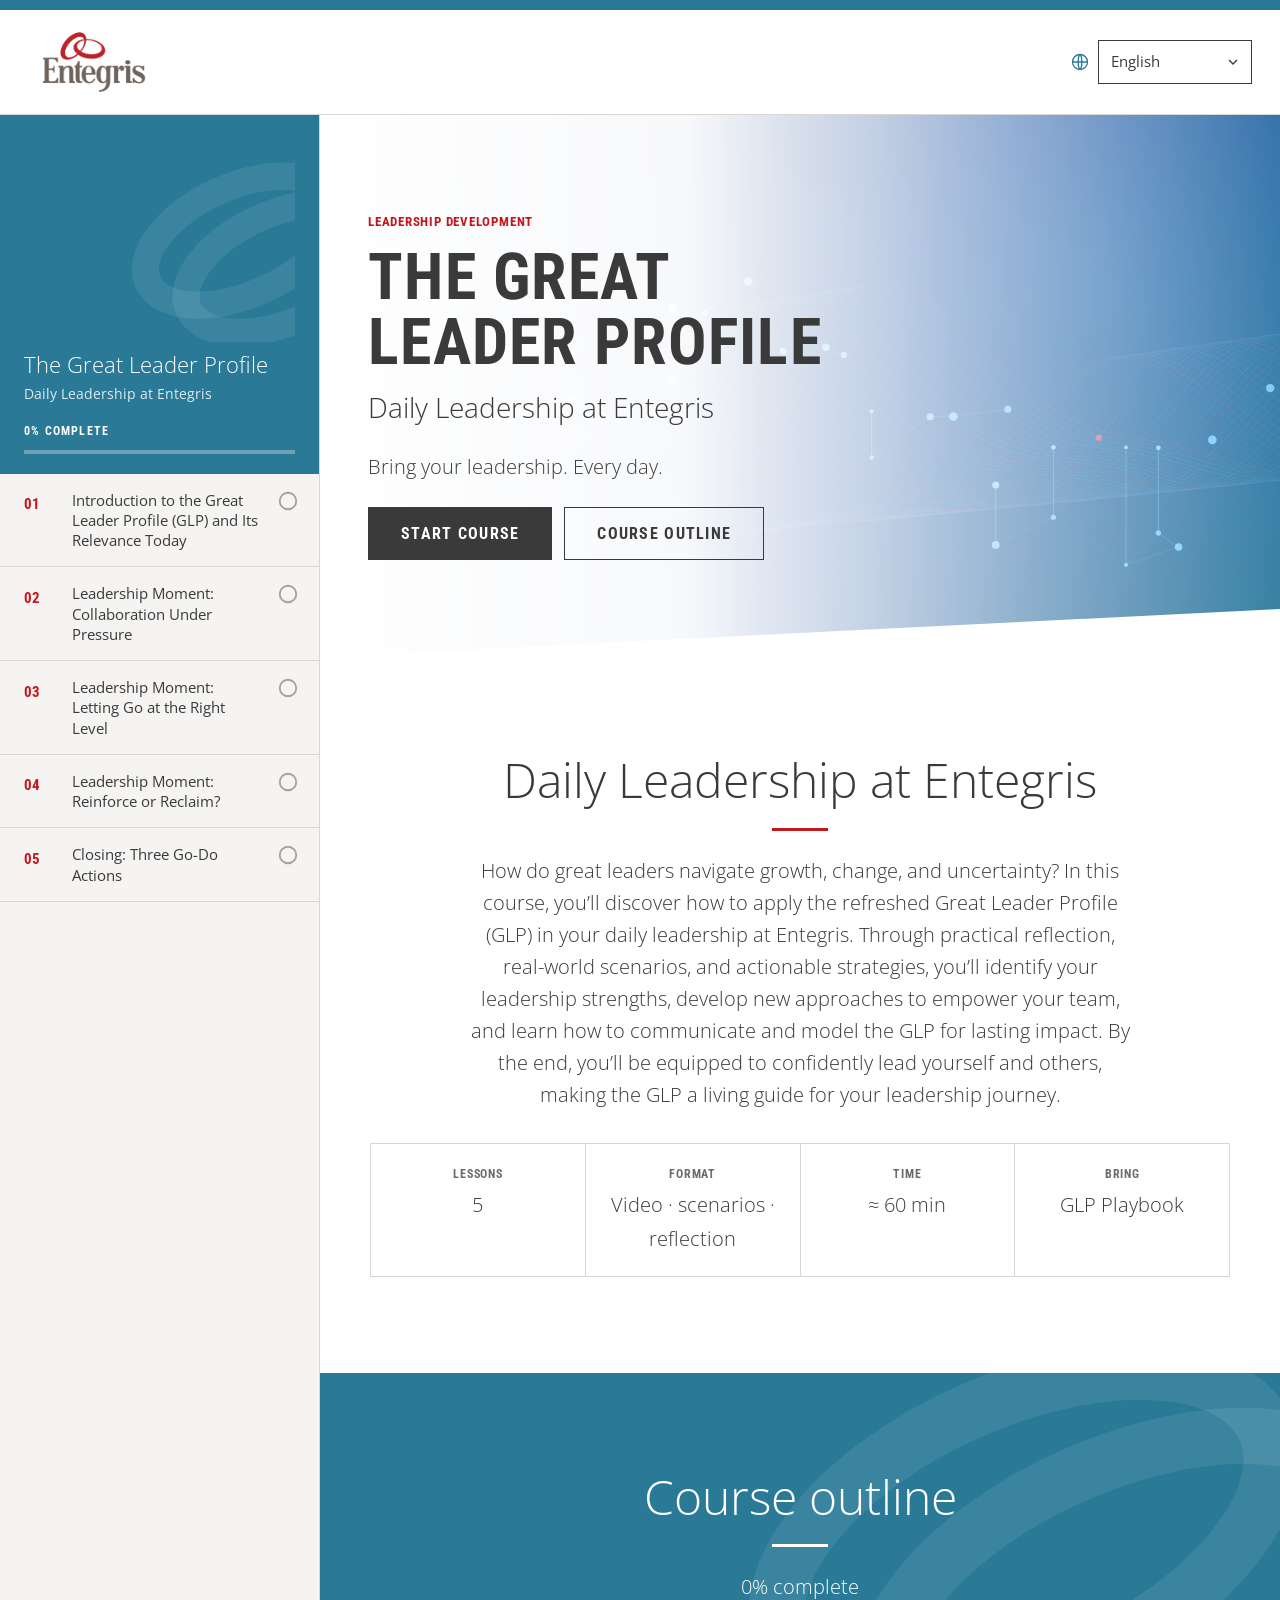
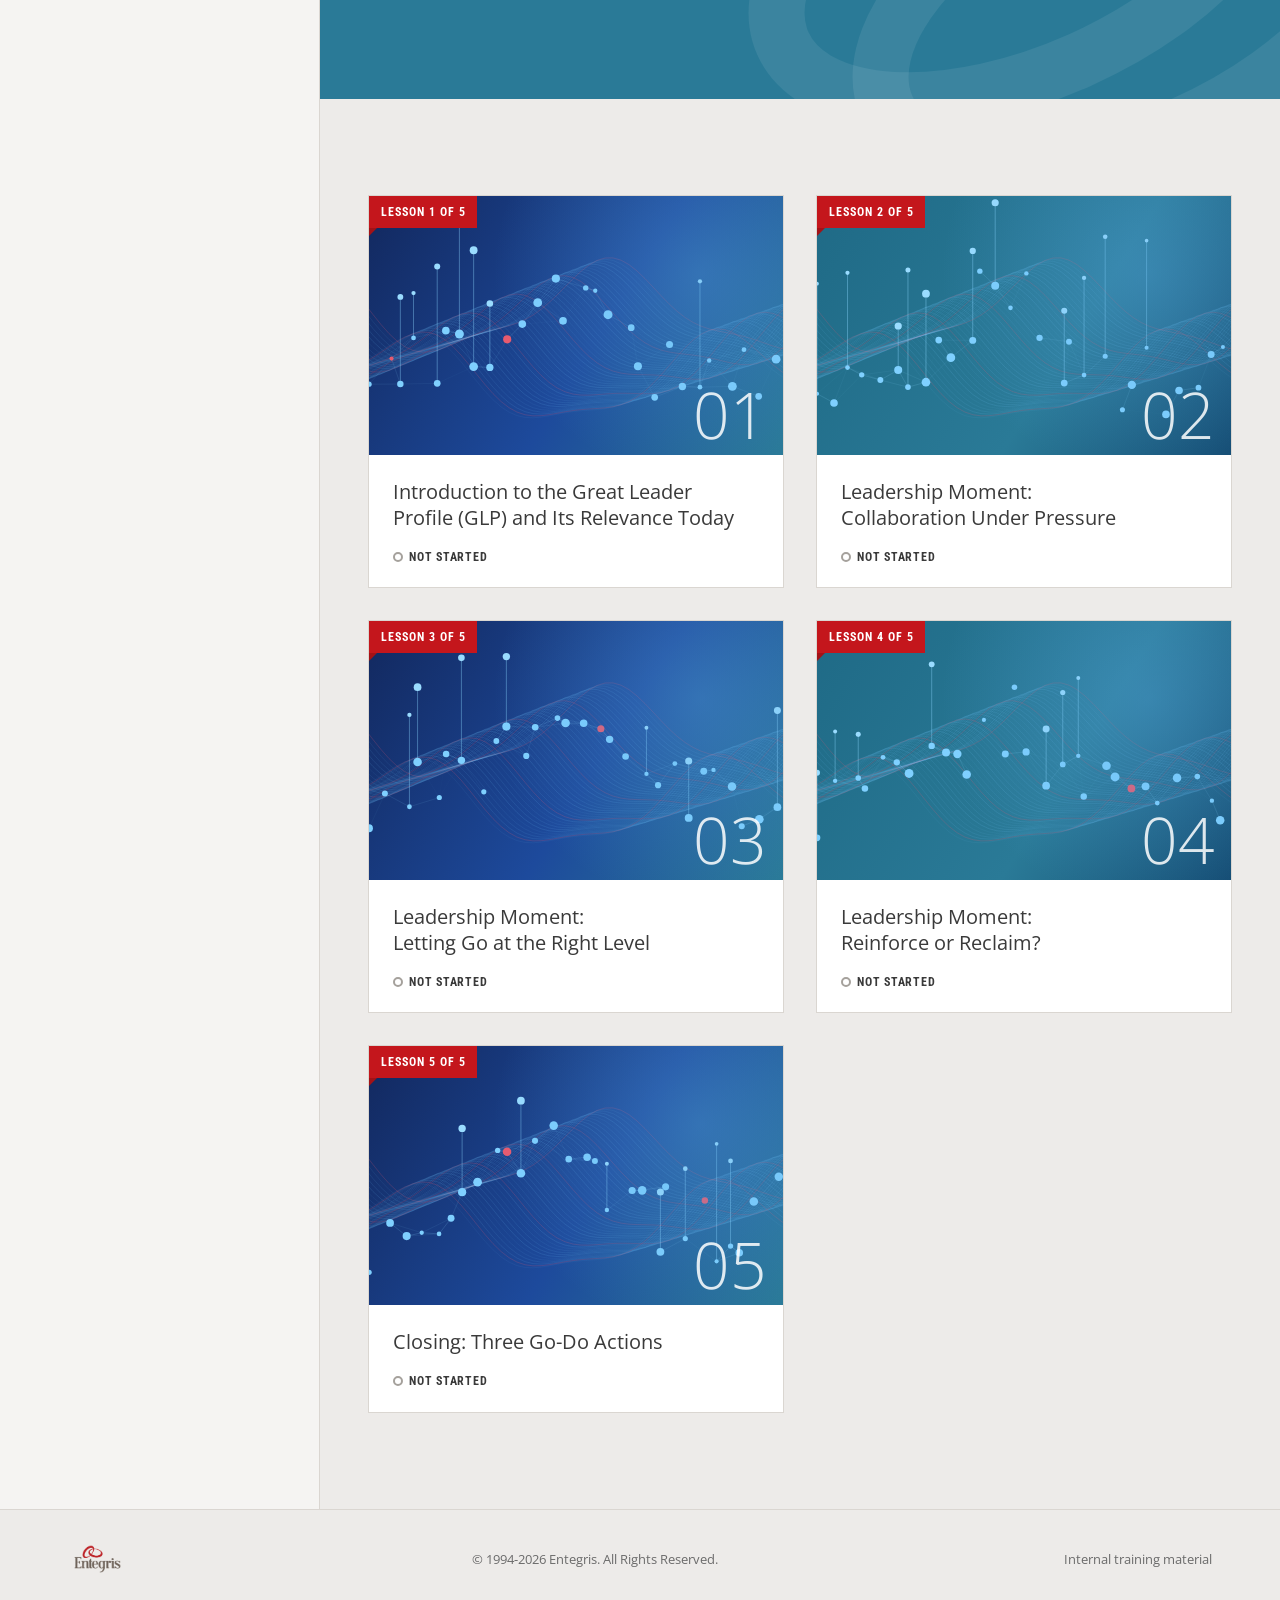
==== commit 14a14a21: "Layout polish and print-my-notes Larger flush-left logo under a teal top bar, wider desktop content " ====
--- a/docs/index.html
+++ b/docs/index.html
@@ -27,7 +27,7 @@
   --ring: 2px solid var(--red);
 }
 @media (min-width: 768px) { :root { --gutter: 2.5rem; } }
-@media (min-width: 1200px) { :root { --gutter: 4rem; } }
+@media (min-width: 1200px) { :root { --gutter: 3rem; } }
 
 /* Script-specific families, loaded on demand by js/i18n.js */
 html[lang="zh-Hans"] { --font-head: "Noto Sans SC", "PingFang SC", "Microsoft YaHei", sans-serif; --font-body: var(--font-head); --font-cond: var(--font-head); }
@@ -55,6 +55,7 @@
 h3 { font-size: 1.375rem; font-weight: 400; }
 p { margin: 0 0 1rem; max-width: 68ch; }
 ul, ol { margin: 0 0 1rem; padding-inline-start: 1.25rem; max-width: 68ch; }
+.cards, .options, .flashcards, .chars-list, .objectives, .lesson-nav, .facts, .qlist { max-width: none; padding-inline-start: 0; }
 a { color: var(--teal); }
 a:hover { color: var(--teal-deep); }
 strong { font-weight: 600; }
@@ -67,7 +68,8 @@
 .muted { color: var(--grey-600); }
 
 /* ---------- Layout ---------- */
-.wrap { width: 100%; max-width: 1200px; margin-inline: auto; padding-inline: var(--gutter); }
+.wrap { width: 100%; max-width: 1240px; margin-inline: auto; padding-inline: var(--gutter); }
+@media (min-width: 1024px) { main .wrap { max-width: 1160px; } }
 .narrow { max-width: 860px; }
 .band { padding-block: 4rem; }
 @media (min-width: 768px) { .band { padding-block: 6rem; } }
@@ -84,9 +86,12 @@
 .band--red.notch::after { border-top-color: var(--red); }
 
 /* ---------- Header ---------- */
+.topbar { height: 10px; background: var(--teal); }
 .site-header { position: sticky; top: env(safe-area-inset-top, 0px); z-index: 50; background: var(--white); border-bottom: 1px solid var(--rule); }
-.site-header .wrap { display: flex; align-items: center; justify-content: space-between; gap: 1rem; min-height: var(--header-h); }
-.logo img { height: 48px; width: auto; display: block; }
+.site-header .wrap { max-width: none; display: flex; align-items: center; justify-content: space-between; gap: 1rem; min-height: var(--header-h); padding-inline: 1.25rem; }
+@media (min-width: 768px) { .site-header .wrap { padding-inline: 1.75rem; } }
+.logo img { height: 56px; width: auto; display: block; }
+@media (min-width: 768px) { .logo img { height: 76px; } :root { --header-h: 104px; } }
 .header-tools { display: flex; align-items: center; gap: 0.75rem; }
 .menu-btn { display: inline-flex; align-items: center; gap: 0.5rem; min-height: 44px; padding: 0 0.75rem; background: none; border: 1px solid var(--rule); color: var(--charcoal); font: inherit; cursor: pointer; }
 .menu-btn svg { width: 22px; height: 22px; stroke: currentColor; fill: none; stroke-width: 2; }
@@ -180,18 +185,17 @@
 .facts .k { display: block; font-size: 0.75rem; color: var(--grey-600); margin-bottom: 0.25rem; }
 .facts .v { display: block; font-family: var(--font-head); font-weight: 300; font-size: 1.25rem; color: var(--charcoal); }
 
-.cards { list-style: none; margin: 2.5rem 0 0; padding: 0; display: grid; gap: 1.5rem; grid-template-columns: 1fr; }
-@media (min-width: 640px) { .cards { grid-template-columns: repeat(2, 1fr); } }
-@media (min-width: 1024px) { .cards { grid-template-columns: repeat(3, 1fr); } }
+.cards { list-style: none; margin: 0; padding: 0; display: grid; gap: 2rem; grid-template-columns: 1fr; }
+@media (min-width: 640px) { .cards { grid-template-columns: repeat(auto-fill, minmax(300px, 1fr)); } }
 .card { position: relative; display: grid; grid-template-rows: auto 1fr auto; background: var(--white); border: 1px solid var(--rule); color: var(--charcoal); text-decoration: none; min-height: 100%; transition: border-color var(--fast) var(--ease), transform var(--fast) var(--ease); }
 .card:hover { border-color: var(--teal); color: var(--charcoal); }
-.card-img { position: relative; aspect-ratio: 16 / 9; overflow: hidden; background: var(--teal); }
+.card-img { position: relative; aspect-ratio: 16 / 10; overflow: hidden; background: var(--teal); }
 .card-img canvas.mesh { position: absolute; inset: 0; width: 100%; height: 100%; }
 .card-img .num { position: absolute; inset-inline-end: 1rem; bottom: 0.5rem; font-family: var(--font-head); font-weight: 300; font-size: 4rem; line-height: 1; color: rgba(255,255,255,0.85); }
 .ribbon { position: absolute; top: 0; inset-inline-start: 0; background: var(--red); color: var(--white); font-family: var(--font-cond); font-weight: 700; text-transform: uppercase; letter-spacing: 0.08em; font-size: 0.75rem; padding: 0.35rem 0.75rem 0.35rem 0.75rem; }
 .ribbon::after { content: ""; position: absolute; top: 100%; inset-inline-start: 0; border-inline-start: 8px solid var(--red-deep); border-bottom: 8px solid transparent; }
 .card-body { padding: 1.5rem 1.5rem 1rem; }
-.card-body h3 { font-weight: 300; font-size: 1.5rem; margin-bottom: 0; }
+.card-body h3 { font-weight: 400; font-size: 1.25rem; line-height: 1.3; margin-bottom: 0; }
 .card-foot { display: flex; justify-content: space-between; align-items: center; padding: 0 1.5rem 1.25rem; font-size: 0.75rem; color: var(--charcoal); }
 .status-chip { display: inline-flex; align-items: center; gap: 0.4rem; }
 .status-chip::before { content: ""; width: 10px; height: 10px; border-radius: 50%; border: 2px solid var(--grey-400); }
@@ -204,7 +208,8 @@
 .lesson-head h1 { margin-bottom: 0; }
 #lesson-title:focus { outline: none; }
 .lesson-head .rule { margin-top: 1.25rem; }
-.block { margin-block: 2rem; }
+.block { margin-block: 2.5rem; }
+@media (min-width: 1024px) { .block { margin-block: 3rem; } }
 .block--heading h2 { margin-bottom: 0.25rem; }
 .block--text p:last-child { margin-bottom: 0; }
 
@@ -282,23 +287,24 @@
 @media (prefers-reduced-motion: reduce) { .flashcard button { transition: none; } }
 
 /* Scenario */
-.scenario { background: var(--warm-2); border-top: 4px solid var(--teal); padding: 2rem 1.5rem; }
-@media (min-width: 768px) { .scenario { padding: 2.5rem; } }
-.scenario .prompt { font-family: var(--font-head); font-weight: 300; font-size: 1.5rem; line-height: 1.3; color: var(--charcoal); margin-bottom: 1.5rem; max-width: 40ch; }
+.scenario { background: var(--warm-2); border-top: 4px solid var(--teal); padding: 1.75rem 1.5rem; }
+@media (min-width: 768px) { .scenario { padding: 2rem 2rem 1.75rem; } }
+.scenario .prompt { font-family: var(--font-head); font-weight: 300; font-size: 1.5rem; line-height: 1.3; color: var(--charcoal); margin-bottom: 0.75rem; max-width: 40ch; }
 .options { list-style: none; margin: 0; padding: 0; display: grid; gap: 1rem; grid-template-columns: 1fr; }
 @media (min-width: 900px) { .options { grid-template-columns: repeat(3, 1fr); } }
-.option { position: relative; width: 100%; height: 100%; text-align: start; font: inherit; color: var(--ink); background: var(--white); border: 1px solid var(--rule); padding: 3rem 1.5rem 1.5rem; cursor: pointer; display: grid; gap: 0.75rem; align-content: start; transition: border-color var(--fast) var(--ease); }
+.option { position: relative; width: 100%; height: 100%; text-align: start; font: inherit; color: var(--ink); background: var(--white); border: 1px solid var(--rule); padding: 2.75rem 1.25rem 1.25rem; cursor: pointer; display: grid; grid-template-rows: auto auto 1fr; gap: 0.5rem; align-content: start; transition: border-color var(--fast) var(--ease); }
 .option:hover { border-color: var(--teal); }
 .option .ribbon { font-size: 0.8125rem; }
 .option .ot { font-family: var(--font-head); font-weight: 600; font-size: 1.125rem; line-height: 1.3; color: var(--charcoal); }
 .option p { margin: 0; font-size: 0.9375rem; color: var(--grey-600); }
-.option .pick { font-size: 0.75rem; color: var(--grey-600); margin-top: auto; }
+.option .pick { font-size: 0.75rem; color: var(--grey-600); align-self: end; padding-top: 0.5rem; }
 .option[aria-pressed="true"] { border-color: var(--teal); box-shadow: inset 0 0 0 1px var(--teal); }
 .option[aria-pressed="true"] .ribbon { background: var(--teal); }
 .option[aria-pressed="true"] .ribbon::after { border-inline-start-color: var(--teal-deep); }
 .option[aria-pressed="true"] .pick { color: var(--teal); }
-.feedback { margin-top: 1.25rem; background: var(--teal); color: var(--white); padding: 1.75rem; position: relative; overflow: hidden; }
-.feedback > * { position: relative; }
+.feedback { margin-top: 1.25rem; background: var(--teal); color: var(--white); padding: 1.75rem 2rem; position: relative; overflow: hidden; }
+.feedback > :not(.watermark) { position: relative; }
+.feedback .watermark { position: absolute; }
 .feedback .tag { display: block; font-size: 0.75rem; letter-spacing: 0.1em; margin-bottom: 0.5rem; color: #FFD7D9; }
 .feedback .tag--good { color: #BFEBD0; }
 .feedback h3 { color: var(--white); font-weight: 300; font-size: 1.5rem; margin-bottom: 0.5rem; }
@@ -308,7 +314,7 @@
 /* Reflect and go-do */
 .reflect { border-top: 4px solid var(--red); background: var(--white); padding: 2rem 0 0; }
 .reflect h2 { margin-bottom: 0.5rem; }
-.qlist { list-style: none; margin: 1.5rem 0 0; padding: 0; display: grid; gap: 2rem; max-width: 760px; counter-reset: q; }
+.qlist { list-style: none; margin: 1.5rem 0 0; padding: 0; display: grid; gap: 2rem; max-width: 820px; counter-reset: q; }
 .qlist li { display: grid; gap: 0.5rem; }
 .qlist label { font-family: var(--font-head); font-weight: 600; font-size: 1.125rem; line-height: 1.35; color: var(--charcoal); }
 .qlist label::before { counter-increment: q; content: "0" counter(q); display: block; font-family: var(--font-cond); font-weight: 700; font-size: 0.8125rem; letter-spacing: 0.1em; color: var(--red); margin-bottom: 0.25rem; }
@@ -342,11 +348,34 @@
   *, *::before, *::after { animation-duration: 0.01ms !important; transition-duration: 0.01ms !important; scroll-behavior: auto !important; }
 }
 
+/* ---------- Print my notes ---------- */
+.btn--small { min-height: 44px; padding: 0.5rem 1.25rem; font-size: 0.875rem; }
+.btn svg { width: 18px; height: 18px; stroke: currentColor; fill: none; stroke-width: 2; }
+.reflect .actions { margin-top: 1.5rem; }
+#print-notes { display: none; }
+@media print {
+  body > *:not(#print-notes) { display: none !important; }
+  #print-notes { display: block; font-family: "Open Sans", Arial, sans-serif; color: #222; font-size: 11pt; line-height: 1.5; }
+  #print-notes img { height: 48px; width: auto; }
+  #print-notes h1 { font-size: 20pt; font-weight: 300; margin: 12pt 0 2pt; }
+  #print-notes .sub { color: #555; margin: 0 0 4pt; }
+  #print-notes .meta { color: #777; font-size: 9pt; margin: 0 0 14pt; }
+  #print-notes h2 { font-size: 14pt; font-weight: 600; margin: 18pt 0 6pt; padding-top: 8pt; border-top: 1px solid #ccc; break-after: avoid; }
+  #print-notes h3 { font-size: 11pt; font-weight: 600; margin: 10pt 0 2pt; break-after: avoid; }
+  #print-notes p { margin: 0 0 6pt; max-width: none; }
+  #print-notes .label { color: #C4161C; font-size: 8pt; letter-spacing: 0.08em; text-transform: uppercase; font-weight: 700; margin: 8pt 0 2pt; }
+  #print-notes .answer { border-left: 3px solid #2A7A97; padding: 4pt 8pt; margin: 0 0 8pt; white-space: pre-wrap; break-inside: avoid; }
+  #print-notes .empty { color: #888; font-style: italic; }
+  #print-notes .print-lesson { break-inside: avoid-page; padding: 0; }
+  @page { margin: 18mm; }
+}
+
 </style>
 </head>
 <body>
   <a class="skip-link" id="skip-link" href="#main">Skip to content</a>
 
+  <div class="topbar" aria-hidden="true"></div>
   <header class="site-header">
     <div class="wrap">
       <a class="logo" href="#/" aria-label="Entegris"><img src="[data-uri]" alt="Entegris"></a>
@@ -392,6 +421,8 @@
       <span id="ftr-internal">Internal training material</span>
     </div>
   </footer>
+
+  <section id="print-notes" aria-hidden="true"></section>
 
   <script>
 /* English course content. Source of truth for every other language file in this folder.
@@ -413,7 +444,7 @@
     reflect: 'Reflect', notesLocal: 'Your notes are saved with your course progress.',
     footerCopy: '© 1994-2026 Entegris. All Rights Reserved.', footerInternal: 'Internal training material',
     thatsAWrap: 'You have completed every lesson.', backToOutline: 'Back to the outline',
-    objectives: 'Objectives', expand: 'Expand', translationNote: ''
+    objectives: 'Objectives', expand: 'Expand', printNotes: 'Print my notes', printTitle: 'My notes and go-do actions', noAnswer: '(no answer yet)', myChoice: 'My choice', translationNote: ''
   },
   home: {
     title: 'The Great Leader Profile',
@@ -581,7 +612,7 @@
     reflect: '反思', notesLocal: '您的笔记将与课程进度一同保存。',
     footerCopy: '© 1994-2026 Entegris。保留所有权利。', footerInternal: '内部培训资料',
     thatsAWrap: '您已完成所有课程单元。', backToOutline: '返回课程大纲',
-    objectives: '学习目标', expand: '展开', translationNote: '翻译初稿。发布前请由母语人士审校。'
+    objectives: '学习目标', expand: '展开', printNotes: '打印我的笔记', printTitle: '我的笔记与行动计划', noAnswer: '（尚未作答）', myChoice: '我的选择', translationNote: '翻译初稿。发布前请由母语人士审校。'
   },
   home: {
     title: '卓越领导者画像',
@@ -750,7 +781,7 @@
     reflect: '反思', notesLocal: '您的筆記會與課程進度一併儲存。',
     footerCopy: '© 1994-2026 Entegris。保留所有權利。', footerInternal: '內部培訓資料',
     thatsAWrap: '您已完成所有課程單元。', backToOutline: '返回課程大綱',
-    objectives: '學習目標', expand: '展開', translationNote: '翻譯草稿。發布前請由母語人士審閱。'
+    objectives: '學習目標', expand: '展開', printNotes: '列印我的筆記', printTitle: '我的筆記與行動計畫', noAnswer: '（尚未作答）', myChoice: '我的選擇', translationNote: '翻譯草稿。發布前請由母語人士審閱。'
   },
   home: {
     title: '卓越領導者畫像',
@@ -918,7 +949,7 @@
     reflect: 'Réflexion', notesLocal: 'Vos notes sont enregistrées avec votre progression dans le cours.',
     footerCopy: '© 1994-2026 Entegris. Tous droits réservés.', footerInternal: 'Support de formation interne',
     thatsAWrap: 'Vous avez terminé toutes les leçons.', backToOutline: 'Retour au programme',
-    objectives: 'Objectifs', expand: 'Développer', translationNote: 'Version de traduction provisoire. Merci de la faire relire par un locuteur natif avant publication.'
+    objectives: 'Objectifs', expand: 'Développer', printNotes: 'Imprimer mes notes', printTitle: 'Mes notes et actions à mener', noAnswer: '(pas encore de réponse)', myChoice: 'Mon choix', translationNote: 'Version de traduction provisoire. Merci de la faire relire par un locuteur natif avant publication.'
   },
   home: {
     title: 'Le profil du grand leader',
@@ -1086,7 +1117,7 @@
     reflect: 'Reflektieren', notesLocal: 'Ihre Notizen werden zusammen mit Ihrem Kursfortschritt gespeichert.',
     footerCopy: '© 1994-2026 Entegris. Alle Rechte vorbehalten.', footerInternal: 'Internes Schulungsmaterial',
     thatsAWrap: 'Sie haben alle Lektionen abgeschlossen.', backToOutline: 'Zurück zur Übersicht',
-    objectives: 'Lernziele', expand: 'Aufklappen', translationNote: 'Übersetzungsentwurf. Bitte vor der Freigabe von einem Muttersprachler prüfen lassen.'
+    objectives: 'Lernziele', expand: 'Aufklappen', printNotes: 'Meine Notizen drucken', printTitle: 'Meine Notizen und Go-Do-Aktionen', noAnswer: '(noch keine Antwort)', myChoice: 'Meine Wahl', translationNote: 'Übersetzungsentwurf. Bitte vor der Freigabe von einem Muttersprachler prüfen lassen.'
   },
   home: {
     title: 'Das Great Leader Profile',
@@ -1253,7 +1284,7 @@
     reflect: 'רפלקציה', notesLocal: 'ההערות שלכם נשמרות יחד עם התקדמותכם בקורס.',
     footerCopy: '© 1994-2026 Entegris. כל הזכויות שמורות.', footerInternal: 'חומר הדרכה פנימי',
     thatsAWrap: 'השלמתם את כל השיעורים.', backToOutline: 'חזרה לתוכנית הקורס',
-    objectives: 'מטרות', expand: 'הרחבה', translationNote: 'טיוטת תרגום. נא להעביר לבדיקה של דובר עברית ילידי לפני השחרור.'
+    objectives: 'מטרות', expand: 'הרחבה', printNotes: 'הדפסת ההערות שלי', printTitle: 'ההערות ופעולות היישום שלי', noAnswer: '(עדיין אין תשובה)', myChoice: 'הבחירה שלי', translationNote: 'טיוטת תרגום. נא להעביר לבדיקה של דובר עברית ילידי לפני השחרור.'
   },
   home: {
     title: 'פרופיל המנהיג הדגול',
@@ -1421,7 +1452,7 @@
     reflect: 'Renungkan', notesLocal: 'Nota anda disimpan bersama kemajuan kursus anda.',
     footerCopy: '© 1994-2026 Entegris. Hak cipta terpelihara.', footerInternal: 'Bahan latihan dalaman',
     thatsAWrap: 'Anda telah menyelesaikan setiap pelajaran.', backToOutline: 'Kembali ke rangka kursus',
-    objectives: 'Objektif', expand: 'Kembangkan', translationNote: 'Draf terjemahan. Sila minta penutur asli menyemak sebelum dikeluarkan.'
+    objectives: 'Objektif', expand: 'Kembangkan', printNotes: 'Cetak nota saya', printTitle: 'Nota dan tindakan saya', noAnswer: '(belum ada jawapan)', myChoice: 'Pilihan saya', translationNote: 'Draf terjemahan. Sila minta penutur asli menyemak sebelum dikeluarkan.'
   },
   home: {
     title: 'Profil Pemimpin Hebat',
@@ -1588,7 +1619,7 @@
     reflect: '振り返り', notesLocal: 'メモはコースの進捗とともに保存されます。',
     footerCopy: '© 1994-2026 Entegris. All Rights Reserved.', footerInternal: '社内研修資料',
     thatsAWrap: 'すべてのレッスンを完了しました。', backToOutline: 'コース概要に戻る',
-    objectives: '学習目標', expand: '展開', translationNote: '翻訳ドラフトです。公開前にネイティブスピーカーによる確認をお願いします。'
+    objectives: '学習目標', expand: '展開', printNotes: 'メモを印刷', printTitle: '私のメモと実行アクション', noAnswer: '（未回答）', myChoice: '私の選択', translationNote: '翻訳ドラフトです。公開前にネイティブスピーカーによる確認をお願いします。'
   },
   home: {
     title: 'グレートリーダー・プロファイル',
@@ -1757,7 +1788,7 @@
     reflect: '성찰', notesLocal: '메모는 과정 진행 상황과 함께 저장됩니다.',
     footerCopy: '© 1994-2026 Entegris. All Rights Reserved.', footerInternal: '사내 교육 자료',
     thatsAWrap: '모든 레슨을 완료했습니다.', backToOutline: '과정 개요로 돌아가기',
-    objectives: '학습 목표', expand: '펼치기', translationNote: '번역 초안입니다. 배포 전에 원어민 검토를 받으시기 바랍니다.'
+    objectives: '학습 목표', expand: '펼치기', printNotes: '내 메모 인쇄', printTitle: '내 메모와 실행 계획', noAnswer: '(아직 답변 없음)', myChoice: '내 선택', translationNote: '번역 초안입니다. 배포 전에 원어민 검토를 받으시기 바랍니다.'
   },
   home: {
     title: '그레이트 리더 프로필',
@@ -2326,7 +2357,7 @@
       ta.addEventListener('blur', function () { clearTimeout(timer); persist(); });
       return el('li', null, [el('label', { for: id, text: q.q }), ta, el('p', { class: 'hint', text: q.hint })]);
     }));
-    return el('div', { class: 'block reflect' }, [el('span', { class: 'eyebrow cond', text: C.ui.reflect }), el('h2', { text: b.title }), el('p', { text: b.intro }), el('p', { class: 'muted', text: C.ui.notesLocal }), list]);
+    return el('div', { class: 'block reflect' }, [el('span', { class: 'eyebrow cond', text: C.ui.reflect }), el('h2', { text: b.title }), el('p', { text: b.intro }), el('p', { class: 'muted', text: C.ui.notesLocal }), list, printButton(C)]);
   }
 
   function blockGodo(b, lesson, C) {
@@ -2338,7 +2369,62 @@
       inp.addEventListener('input', function () { s.notes['godo-' + i] = inp.value; s.started = true; persist(); });
       return el('li', null, [el('label', { for: id, text: label }), inp]);
     }));
-    return el('div', { class: 'block reflect' }, [el('span', { class: 'eyebrow cond', text: C.ui.reflect }), el('h2', { text: b.title }), el('p', { text: b.intro }), list]);
+    return el('div', { class: 'block reflect' }, [el('span', { class: 'eyebrow cond', text: C.ui.reflect }), el('h2', { text: b.title }), el('p', { text: b.intro }), list, printButton(C)]);
+  }
+
+  /* ---------- Print my notes ---------- */
+  function printButton(C) {
+    var btn = el('button', { class: 'btn btn--outline btn--small', type: 'button' }, [
+      svg('<svg viewBox="0 0 24 24" aria-hidden="true"><path d="M6 9V3h12v6M6 18H4a2 2 0 0 1-2-2v-5a2 2 0 0 1 2-2h16a2 2 0 0 1 2 2v5a2 2 0 0 1-2 2h-2"/><path d="M6 14h12v7H6z"/></svg>'),
+      el('span', { text: C.ui.printNotes })
+    ]);
+    btn.addEventListener('click', function () { printNotes(); });
+    return el('div', { class: 'actions' }, [btn]);
+  }
+
+  function printNotes() {
+    var C = I.content(); var L = lessons();
+    var box = document.getElementById('print-notes');
+    if (!box) { box = el('section', { id: 'print-notes', 'aria-hidden': 'true' }); document.body.appendChild(box); }
+    box.innerHTML = '';
+    var logo = document.querySelector('.logo img');
+    if (logo) { box.appendChild(el('img', { src: logo.getAttribute('src'), alt: 'Entegris' })); }
+    box.appendChild(el('h1', { text: C.ui.printTitle }));
+    box.appendChild(el('p', { class: 'sub', text: C.ui.courseTitle + ' · ' + C.ui.courseSubtitle }));
+    var learner = scorm && scorm.learnerName ? scorm.learnerName() : '';
+    box.appendChild(el('p', { class: 'meta', text: (learner ? learner + ' · ' : '') + new Date().toLocaleDateString(I.current()) }));
+    function answer(v) { return v && String(v).trim() ? el('p', { class: 'answer', text: v }) : el('p', { class: 'answer empty', text: C.ui.noAnswer }); }
+    L.forEach(function (lesson, i) {
+      var s = ls(lesson.id); var notes = s.notes || {}; var choices = s.choices || {};
+      var parts = [];
+      lesson.blocks.forEach(function (b) {
+        if (b.type === 'scenario') {
+          var key = choices[b.id]; var opt = null;
+          b.options.forEach(function (o) { if (o.key === key) { opt = o; } });
+          parts.push(el('div', { class: 'label', text: C.ui.myChoice }));
+          parts.push(el('h3', { text: b.prompt }));
+          parts.push(opt ? el('p', { class: 'answer', text: opt.key.toUpperCase() + ' · ' + opt.title + ' — ' + opt.feedback }) : el('p', { class: 'answer empty', text: C.ui.noAnswer }));
+        }
+        if (b.type === 'reflect') {
+          parts.push(el('div', { class: 'label', text: C.ui.reflect }));
+          parts.push(el('h3', { text: b.title }));
+          b.questions.forEach(function (q, qi) { parts.push(el('p', { html: '<strong>' + String(qi + 1) + '. </strong>' + q.q.replace(/</g, '&lt;') })); parts.push(answer(notes[b.id + '-' + qi])); });
+        }
+        if (b.type === 'godo') {
+          parts.push(el('div', { class: 'label', text: C.ui.reflect }));
+          parts.push(el('h3', { text: b.title }));
+          b.labels.forEach(function (label, li) { parts.push(el('p', { html: '<strong>' + label.replace(/</g, '&lt;') + '</strong>' })); parts.push(answer(notes['godo-' + li])); });
+        }
+      });
+      if (parts.length) {
+        var sec = el('div', { class: 'print-lesson' }, [el('h2', { text: I.fmt(C.ui.lessonOf, { a: i + 1, b: L.length }) + ' · ' + lesson.title })]);
+        parts.forEach(function (x) { sec.appendChild(x); });
+        box.appendChild(sec);
+      }
+    });
+    var prev = document.title; document.title = C.ui.printTitle + ' · ' + C.ui.courseTitle;
+    window.print();
+    setTimeout(function () { document.title = prev; }, 1000);
   }
 
   function renderBlock(b, lesson, C) {
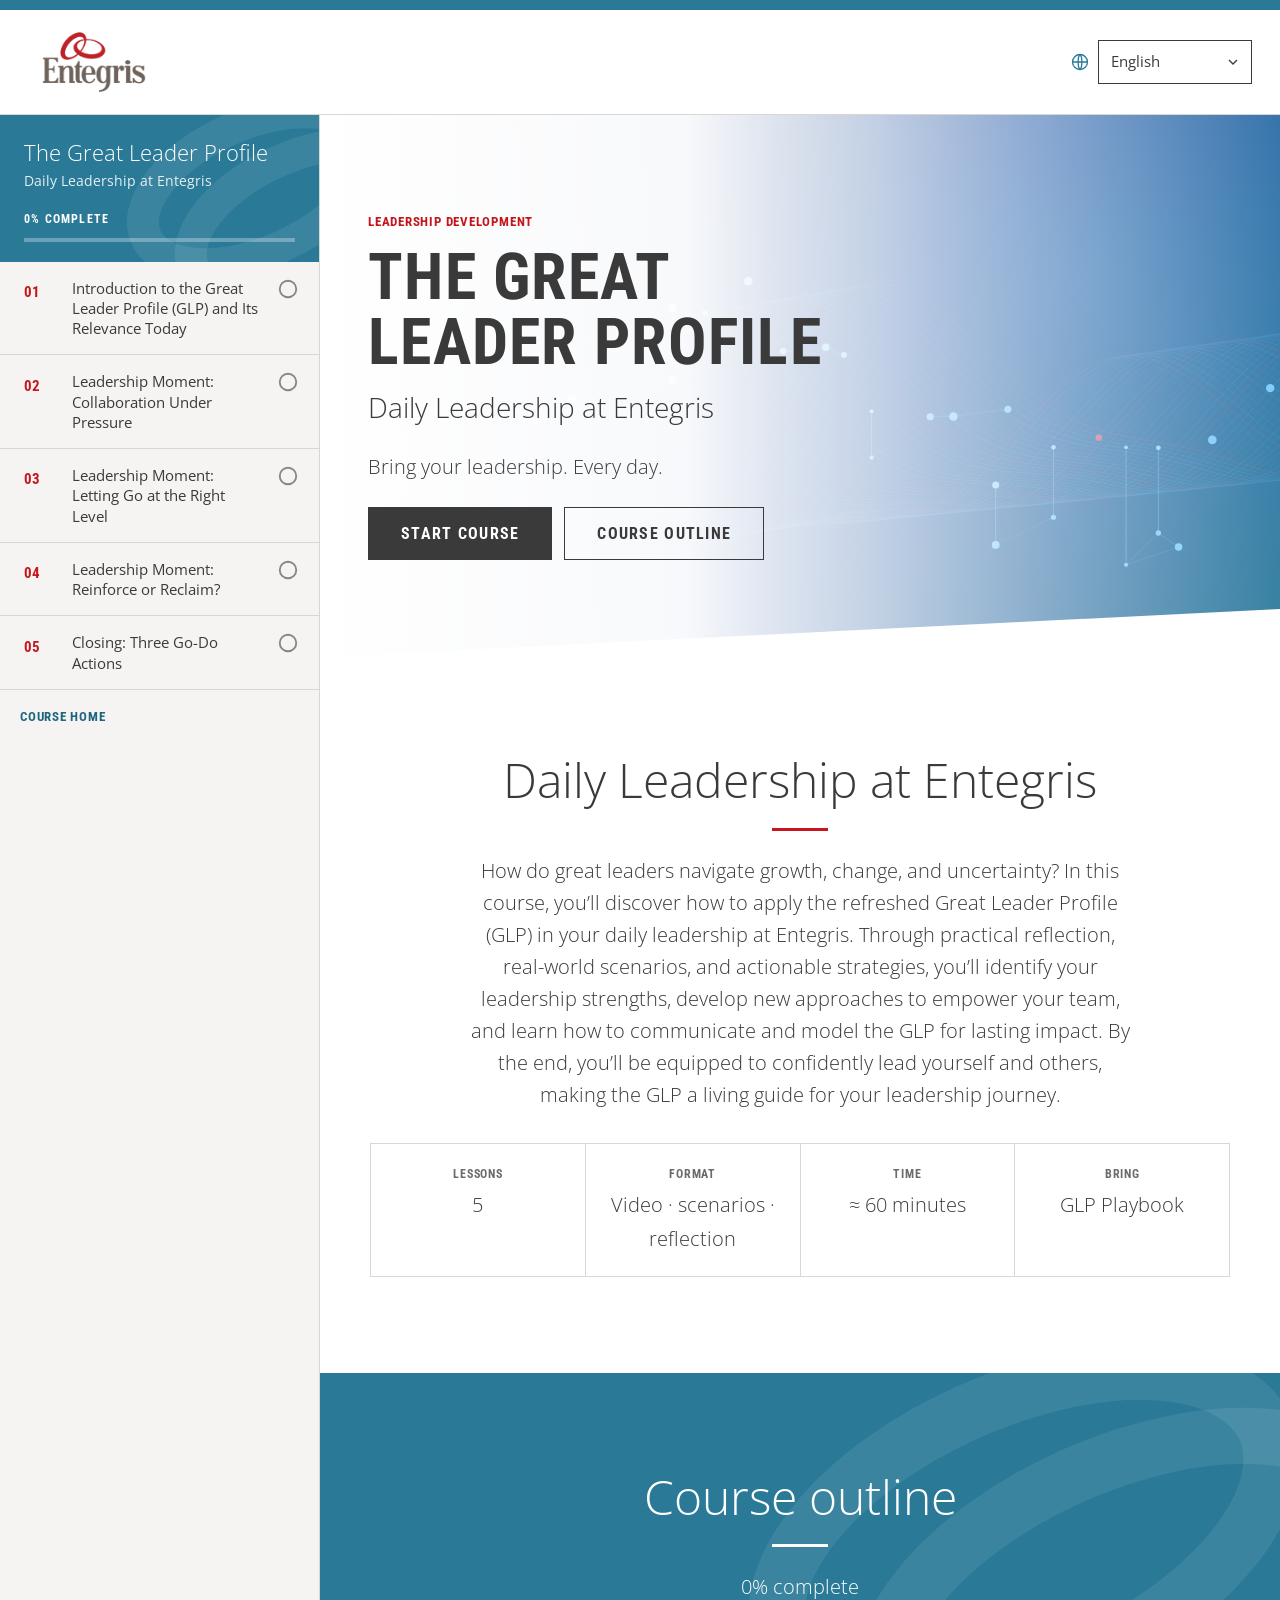
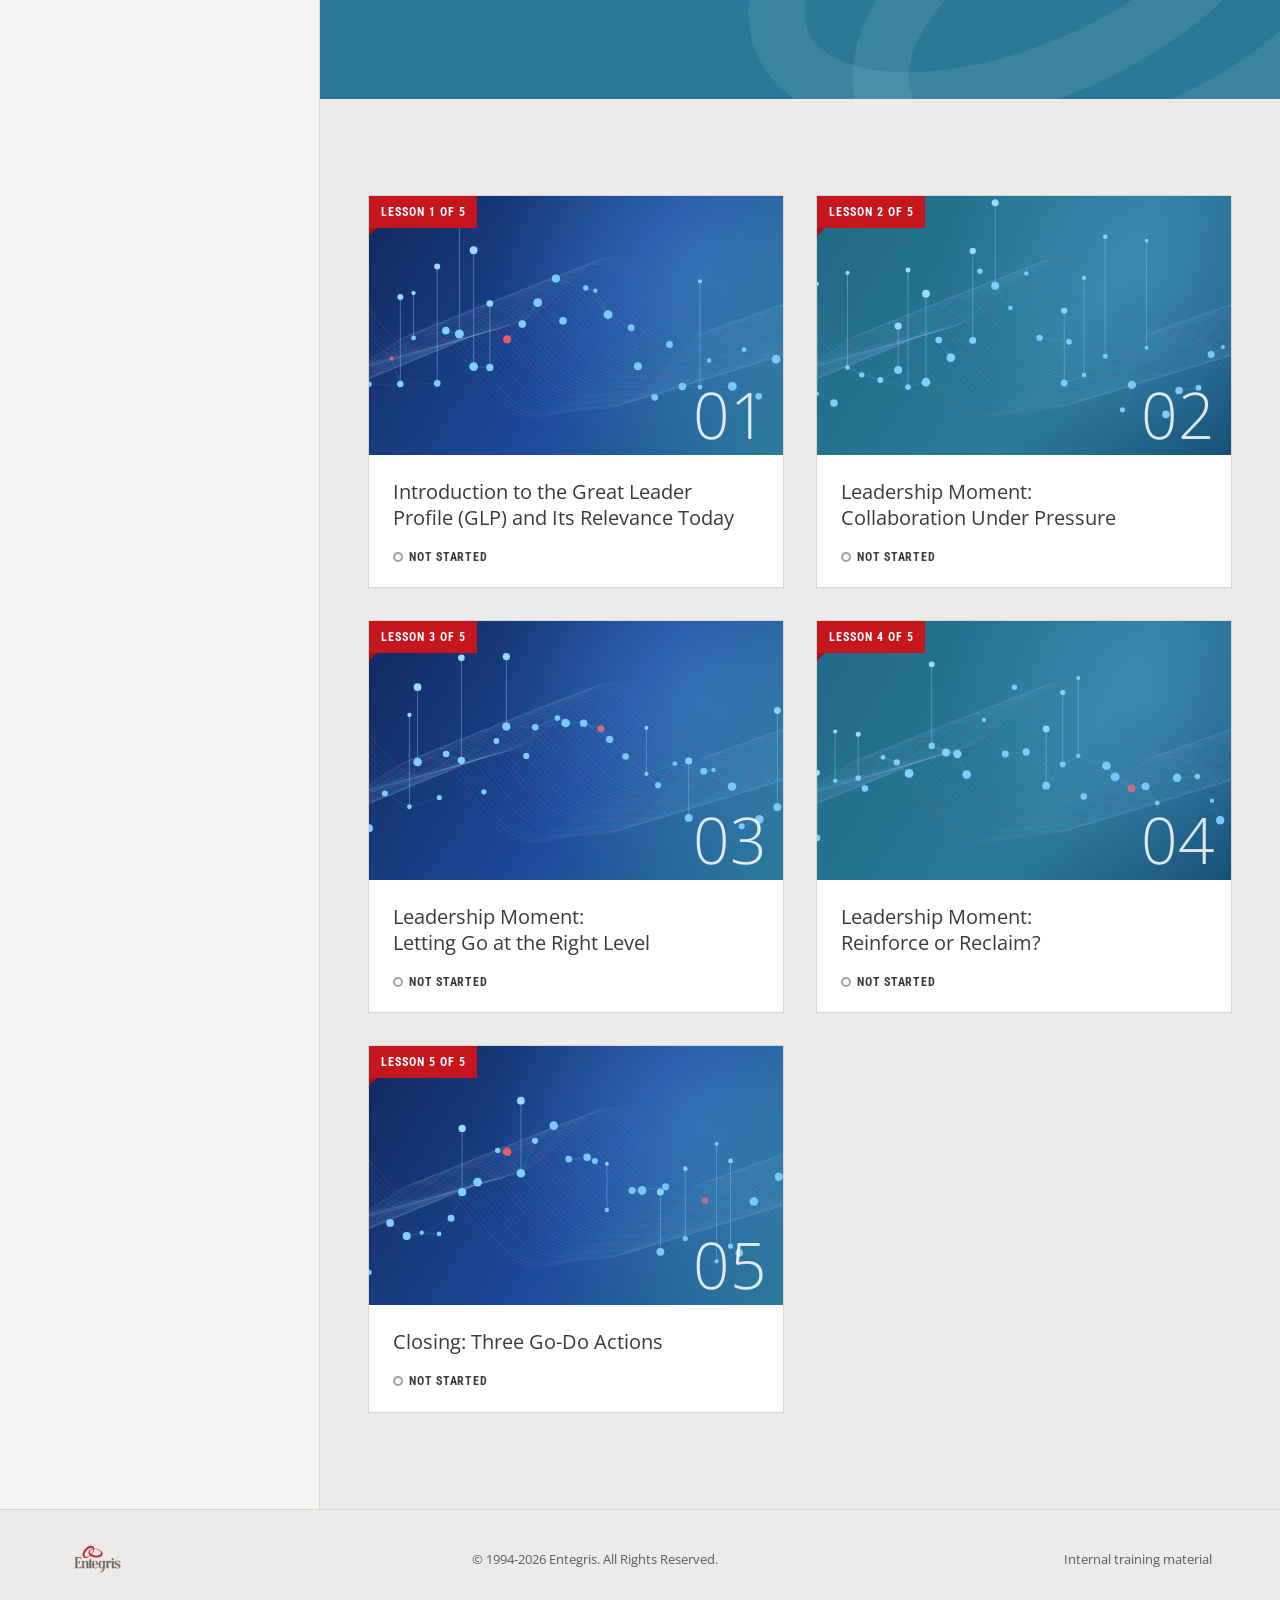
==== commit eaeebd82: "UX QA fixes: skip link, mobile drawer, RTL and CJK diagram, contrast, scroll behaviour Skip link now" ====
--- a/docs/index.html
+++ b/docs/index.html
@@ -3,7 +3,7 @@
 <head>
   <meta charset="utf-8">
   <meta name="viewport" content="width=device-width, initial-scale=1, viewport-fit=cover">
-  <title>Great Leader Profile</title>
+  <title>The Great Leader Profile · Entegris</title>
   <meta name="description" content="The Great Leader Profile: Daily Leadership at Entegris. Five lessons on applying the refreshed GLP in everyday leadership moments.">
   <link rel="preconnect" href="https://fonts.googleapis.com">
   <link rel="preconnect" href="https://fonts.gstatic.com" crossorigin>
@@ -38,11 +38,12 @@
 html[lang="zh-Hans"] .cond, html[lang="zh-Hant"] .cond, html[lang="ja"] .cond, html[lang="ko"] .cond, html[lang="he"] .cond { letter-spacing: 0.02em; font-weight: 700; }
 
 *, *::before, *::after { box-sizing: border-box; }
-html { -webkit-text-size-adjust: 100%; scroll-behavior: smooth; }
+html { -webkit-text-size-adjust: 100%; }
 body { margin: 0; font-family: var(--font-body); font-size: 1.0625rem; line-height: 1.7; color: var(--ink); background: var(--white); }
 img { max-width: 100%; }
 :focus-visible { outline: var(--ring); outline-offset: 3px; }
 [hidden] { display: none !important; }
+#main, #outline { scroll-margin-top: calc(var(--header-h) + 8px); }
 
 .skip-link { position: absolute; inset-inline-start: -999px; top: 0.5rem; background: var(--charcoal); color: var(--white); padding: 0.5rem 1rem; z-index: 200; }
 .skip-link:focus { inset-inline-start: 0.5rem; }
@@ -81,20 +82,19 @@
 .band--red .rule { background: var(--white); }
 .watermark { position: absolute; inset: 0; width: 100%; height: 100%; pointer-events: none; }
 .watermark ellipse { fill: none; stroke: rgba(255,255,255,0.08); stroke-width: 70; }
-.notch { position: relative; }
-.notch::after { content: ""; position: absolute; left: 50%; bottom: -28px; transform: translateX(-50%); border-left: 44px solid transparent; border-right: 44px solid transparent; border-top: 28px solid var(--teal); }
-.band--red.notch::after { border-top-color: var(--red); }
 
 /* ---------- Header ---------- */
 .topbar { height: 10px; background: var(--teal); }
-.site-header { position: sticky; top: env(safe-area-inset-top, 0px); z-index: 50; background: var(--white); border-bottom: 1px solid var(--rule); }
+.site-header { position: sticky; top: env(safe-area-inset-top, 0px); z-index: 70; background: var(--white); border-bottom: 1px solid var(--rule); }
 .site-header .wrap { max-width: none; display: flex; align-items: center; justify-content: space-between; gap: 1rem; min-height: var(--header-h); padding-inline: 1.25rem; }
 @media (min-width: 768px) { .site-header .wrap { padding-inline: 1.75rem; } }
 .logo img { height: 56px; width: auto; display: block; }
 @media (min-width: 768px) { .logo img { height: 76px; } :root { --header-h: 104px; } }
 .header-tools { display: flex; align-items: center; gap: 0.75rem; }
 .menu-btn { display: inline-flex; align-items: center; gap: 0.5rem; min-height: 44px; padding: 0 0.75rem; background: none; border: 1px solid var(--rule); color: var(--charcoal); font: inherit; cursor: pointer; }
-.menu-btn svg { width: 22px; height: 22px; stroke: currentColor; fill: none; stroke-width: 2; }
+.menu-btn svg { width: 22px; height: 22px; stroke: currentColor; fill: none; stroke-width: 2; flex: none; }
+.menu-btn span { white-space: nowrap; }
+@media (max-width: 479px) { .menu-btn { padding: 0 0.6rem; } .menu-btn span { position: absolute; width: 1px; height: 1px; overflow: hidden; clip: rect(0 0 0 0); white-space: nowrap; } .lang select { min-width: 0; max-width: 8.5rem; font-size: 0.875rem; } .logo img { height: 44px; } .site-header .wrap { gap: 0.5rem; } }
 @media (min-width: 1024px) { .menu-btn { display: none; } }
 
 .lang { display: inline-flex; align-items: center; gap: 0.5rem; }
@@ -112,18 +112,21 @@
 
 .sidebar { background: var(--warm-2); border-inline-end: 1px solid var(--rule); }
 @media (max-width: 1023px) {
-  .sidebar { position: fixed; inset: 0; z-index: 60; overflow-y: auto; transform: translateX(-100%); transition: transform var(--dur) var(--ease); }
+  .sidebar { position: fixed; top: calc(var(--header-h) + env(safe-area-inset-top, 0px)); bottom: 0; inset-inline-start: 0; width: min(100%, 22rem); z-index: 60; overflow-y: auto; transform: translateX(-100%); transition: transform var(--dur) var(--ease); }
   html[dir="rtl"] .sidebar { transform: translateX(100%); }
   .sidebar.is-open { transform: none; box-shadow: 0 0 0 100vmax rgba(0,0,0,0.35); }
+  body.menu-open { overflow: hidden; }
 }
 @media (min-width: 1024px) { .sidebar-inner { position: sticky; top: var(--header-h); max-height: calc(100vh - var(--header-h)); overflow-y: auto; } }
 .sidebar-head { background: var(--teal); color: var(--white); padding: 1.5rem 1.5rem 1.25rem; position: relative; overflow: hidden; }
 .sidebar-head .watermark ellipse { stroke-width: 40; }
-.sidebar-head > * { position: relative; }
+.sidebar-head > :not(.watermark) { position: relative; }
+.sidebar-head .watermark { position: absolute; }
 .sidebar-head .close-btn { position: absolute; top: 0.75rem; inset-inline-end: 0.75rem; background: none; border: 0; color: var(--white); font-size: 1.5rem; line-height: 1; cursor: pointer; min-width: 44px; min-height: 44px; }
+.sidebar-head .close-btn:focus-visible, .feedback:focus-visible { outline: 2px solid var(--white); outline-offset: 3px; }
 @media (min-width: 1024px) { .sidebar-head .close-btn { display: none; } }
 .sidebar-head .title { display: block; font-family: var(--font-head); font-weight: 300; font-size: 1.375rem; line-height: 1.2; margin: 0 0 0.25rem; }
-.sidebar-head .subtitle { display: block; font-size: 0.875rem; opacity: 0.85; margin-bottom: 1rem; }
+.sidebar-head .subtitle { display: block; font-size: 0.875rem; color: #E6F0F4; margin-bottom: 1rem; }
 .sidebar-head .pct { display: block; font-size: 0.75rem; letter-spacing: 0.1em; margin-bottom: 0.5rem; }
 .progress-bar { height: 4px; background: rgba(255,255,255,0.3); }
 .progress-bar span { display: block; height: 100%; width: 0; background: var(--white); transition: width var(--dur) var(--ease); }
@@ -136,7 +139,7 @@
 .lesson-nav .num { font-family: var(--font-cond); font-weight: 700; color: var(--red); font-size: 0.9375rem; padding-top: 0.15rem; }
 .lesson-nav .label { font-size: 0.9375rem; line-height: 1.35; }
 .lesson-nav .status { width: 22px; height: 22px; justify-self: end; }
-.lesson-nav .status circle { fill: none; stroke: var(--grey-400); stroke-width: 2; }
+.lesson-nav .status circle { fill: none; stroke: #8A8580; stroke-width: 2; }
 .lesson-nav .status .arc { stroke: var(--red); stroke-dasharray: 20 60; display: none; }
 .lesson-nav a.is-started .status .arc { display: block; }
 .lesson-nav .status .check { display: none; fill: var(--success); }
@@ -144,13 +147,13 @@
 .lesson-nav a.is-complete .status circle { stroke: var(--success); }
 .lesson-nav a.is-complete .status .check, .lesson-nav a.is-complete .status .tick { display: block; }
 .lesson-nav a.is-complete .status .arc { display: none; }
-.sidebar-home { display: block; padding: 1rem 1.25rem; font-size: 0.8125rem; color: var(--teal); text-decoration: none; }
+.sidebar-home { display: block; padding: 1rem 1.25rem; font-size: 0.8125rem; color: var(--teal-deep); text-decoration: none; }
 
 /* ---------- Hero ---------- */
 .hero { position: relative; overflow: hidden; background: var(--white); min-height: 460px; display: grid; align-items: center; }
 .hero canvas.mesh { position: absolute; inset: 0; width: 100%; height: 100%; }
 .hero .fade { position: absolute; inset: 0; background: linear-gradient(180deg, rgba(255,255,255,0.96) 0%, rgba(255,255,255,0.88) 55%, rgba(255,255,255,0.35) 100%); }
-@media (min-width: 900px) { .hero .fade { background: linear-gradient(90deg, rgba(255,255,255,1) 0%, rgba(255,255,255,0.97) 38%, rgba(255,255,255,0.72) 58%, rgba(255,255,255,0.05) 100%); } }
+@media (min-width: 900px) { .hero .fade { background: linear-gradient(90deg, rgba(255,255,255,1) 0%, rgba(255,255,255,0.97) 38%, rgba(255,255,255,0.72) 58%, rgba(255,255,255,0.05) 100%); } html[dir="rtl"] .hero .fade { background: linear-gradient(270deg, rgba(255,255,255,1) 0%, rgba(255,255,255,0.97) 38%, rgba(255,255,255,0.72) 58%, rgba(255,255,255,0.05) 100%); } }
 .hero .wrap { position: relative; padding-block: 4rem; }
 @media (min-width: 900px) { .hero .wrap { padding-block: 6rem; } }
 .hero h1 { font-family: var(--font-cond); font-weight: 700; text-transform: uppercase; letter-spacing: 0.02em; font-size: clamp(2.25rem, 5vw, 4rem); line-height: 1.02; color: var(--charcoal); max-width: 16ch; margin-bottom: 0.5rem; }
@@ -280,7 +283,7 @@
 .flashcard.is-flipped button { transform: rotateY(180deg); }
 .flashcard .face { position: absolute; inset: 0; display: grid; place-items: center; padding: 1.75rem 1.5rem; backface-visibility: hidden; -webkit-backface-visibility: hidden; border: 1px solid var(--rule); background: var(--white); }
 .flashcard .face--front { border-top: 4px solid var(--red); }
-.flashcard .face--front .name { font-family: var(--font-head); font-weight: 600; font-size: 1.5rem; line-height: 1.2; color: var(--charcoal); }
+.flashcard .face--front .name { font-family: var(--font-head); font-weight: 600; font-size: clamp(1.125rem, 1.6vw, 1.5rem); line-height: 1.25; color: var(--charcoal); overflow-wrap: anywhere; hyphens: auto; }
 .flashcard .face--back { transform: rotateY(180deg); background: var(--warm-2); border-top: 4px solid var(--teal); }
 .flashcard .face--back .desc { font-size: 1rem; line-height: 1.6; color: var(--ink); }
 .flashcard .flip { position: absolute; top: 0.75rem; inset-inline-end: 0.75rem; width: 22px; height: 22px; stroke: var(--grey-600); fill: none; stroke-width: 1.8; }
@@ -305,8 +308,8 @@
 .feedback { margin-top: 1.25rem; background: var(--teal); color: var(--white); padding: 1.75rem 2rem; position: relative; overflow: hidden; }
 .feedback > :not(.watermark) { position: relative; }
 .feedback .watermark { position: absolute; }
-.feedback .tag { display: block; font-size: 0.75rem; letter-spacing: 0.1em; margin-bottom: 0.5rem; color: #FFD7D9; }
-.feedback .tag--good { color: #BFEBD0; }
+.feedback .tag { display: block; font-size: 0.75rem; letter-spacing: 0.1em; margin-bottom: 0.5rem; color: #FFECEE; }
+.feedback .tag--good { color: #E3F7EA; }
 .feedback h3 { color: var(--white); font-weight: 300; font-size: 1.5rem; margin-bottom: 0.5rem; }
 .feedback p { margin: 0; color: var(--white); }
 .feedback .watermark ellipse { stroke-width: 40; }
@@ -320,7 +323,7 @@
 .qlist label::before { counter-increment: q; content: "0" counter(q); display: block; font-family: var(--font-cond); font-weight: 700; font-size: 0.8125rem; letter-spacing: 0.1em; color: var(--red); margin-bottom: 0.25rem; }
 .qlist textarea, .qlist input { width: 100%; font: inherit; font-size: 1rem; line-height: 1.6; color: var(--ink); padding: 0.85rem 1rem; background: var(--white); border: 1px solid var(--rule); border-radius: 0; transition: border-color var(--fast) var(--ease); }
 .qlist textarea { min-height: 120px; resize: vertical; }
-.qlist textarea:focus, .qlist input:focus { outline: none; border-color: var(--teal); box-shadow: inset 0 0 0 1px var(--teal); }
+.qlist textarea:focus-visible, .qlist input:focus-visible { border-color: var(--teal); box-shadow: inset 0 0 0 1px var(--teal); }
 .qlist .hint { font-size: 0.875rem; color: var(--grey-600); margin: 0; }
 
 /* Quote */
@@ -330,7 +333,7 @@
 /* Lesson nav */
 .lesson-nav-btns { display: grid; gap: 1rem; margin-top: 3rem; }
 .lesson-nav-btns .row { display: flex; justify-content: space-between; gap: 1rem; flex-wrap: wrap; font-size: 0.875rem; }
-.lesson-nav-btns .row a { color: var(--teal); text-decoration: none; font-family: var(--font-cond); font-weight: 700; text-transform: uppercase; letter-spacing: 0.08em; }
+.lesson-nav-btns .row a { display: inline-flex; align-items: center; min-height: 44px; padding-block: 0.5rem; color: var(--teal-deep); text-decoration: none; font-family: var(--font-cond); font-weight: 700; text-transform: uppercase; letter-spacing: 0.08em; }
 .done-note { display: inline-flex; align-items: center; gap: 0.5rem; color: var(--success); font-weight: 600; margin-top: 0.75rem; }
 
 /* Completion band */
@@ -339,7 +342,7 @@
 
 /* Footer */
 .site-footer { background: var(--warm); border-top: 1px solid var(--rule); }
-.site-footer .wrap { display: flex; flex-wrap: wrap; justify-content: space-between; align-items: center; gap: 1rem; padding-block: 2rem; font-size: 0.8125rem; color: var(--grey-600); }
+.site-footer .wrap { display: flex; flex-wrap: wrap; justify-content: space-between; align-items: center; gap: 1rem; padding-block: 2rem; font-size: 0.8125rem; color: #5A5A5A; }
 .site-footer img { height: 34px; width: auto; }
 .translation-note { font-size: 0.8125rem; color: var(--grey-600); background: var(--warm-2); border-inline-start: 3px solid var(--teal); padding: 0.75rem 1rem; margin: 0 0 2rem; }
 .translation-note:empty { display: none; }
@@ -364,7 +367,7 @@
   #print-notes h3 { font-size: 11pt; font-weight: 600; margin: 10pt 0 2pt; break-after: avoid; }
   #print-notes p { margin: 0 0 6pt; max-width: none; }
   #print-notes .label { color: #C4161C; font-size: 8pt; letter-spacing: 0.08em; text-transform: uppercase; font-weight: 700; margin: 8pt 0 2pt; }
-  #print-notes .answer { border-left: 3px solid #2A7A97; padding: 4pt 8pt; margin: 0 0 8pt; white-space: pre-wrap; break-inside: avoid; }
+  #print-notes .answer { border-inline-start: 3px solid #2A7A97; padding: 4pt 8pt; margin: 0 0 8pt; white-space: pre-wrap; break-inside: avoid; }
   #print-notes .empty { color: #888; font-style: italic; }
   #print-notes .print-lesson { break-inside: avoid-page; padding: 0; }
   @page { margin: 18mm; }
@@ -378,7 +381,7 @@
   <div class="topbar" aria-hidden="true"></div>
   <header class="site-header">
     <div class="wrap">
-      <a class="logo" href="#/" aria-label="Entegris"><img src="[data-uri]" alt="Entegris"></a>
+      <a class="logo" href="#/" aria-label="Entegris, course home"><img src="[data-uri]" alt=""></a>
       <div class="header-tools">
         <label class="lang">
           <svg viewBox="0 0 24 24" aria-hidden="true"><circle cx="12" cy="12" r="9"/><path d="M3 12h18M12 3c3 3 3 15 0 18M12 3c-3 3-3 15 0 18"/></svg>
@@ -439,11 +442,11 @@
     continueBtn: 'Continue', completeCourse: 'Complete course', courseCompleted: 'Course completed',
     prev: 'Previous', next: 'Next', home: 'Course home',
     videoPlaceholder: 'Video placeholder', captions: '16:9 · captions required',
-    download: 'Download', flip: 'Flip', select: 'Select {x}', selected: 'Selected',
+    download: 'Download', flip: 'Flip card', select: 'Select {x}', selected: 'Selected',
     yourChoice: 'Your choice', chooseResponse: 'Choose a response', pickClosest: 'Pick the option closest to what you would do.',
     reflect: 'Reflect', notesLocal: 'Your notes are saved with your course progress.',
     footerCopy: '© 1994-2026 Entegris. All Rights Reserved.', footerInternal: 'Internal training material',
-    thatsAWrap: 'You have completed every lesson.', backToOutline: 'Back to the outline',
+    thatsAWrap: 'You have completed every lesson.', backToOutline: 'Back to course outline',
     objectives: 'Objectives', expand: 'Expand', printNotes: 'Print my notes', printTitle: 'My notes and go-do actions', noAnswer: '(no answer yet)', myChoice: 'My choice', translationNote: ''
   },
   home: {
@@ -454,7 +457,7 @@
     facts: [
       { k: 'Lessons', v: '5' },
       { k: 'Format', v: 'Video · scenarios · reflection' },
-      { k: 'Time', v: '≈ 60 min' },
+      { k: 'Time', v: '≈ 60 minutes' },
       { k: 'Bring', v: 'GLP Playbook' }
     ]
   },
@@ -479,7 +482,7 @@
         { type: 'accordion', items: [
           { title: 'Purpose of the GLP', html: '<p>The Great Leader Profile was created to define what great leadership looks like at Entegris and to set clear expectations for all leaders. It serves as a practical guide, helping leaders align their actions with our company’s strategy while allowing for authentic, individual leadership styles.</p><p>By providing this clarity, the GLP empowers leaders to make consistent decisions and foster a positive, high-performing culture across the organization.</p>' },
           { title: 'Evolution of the GLP', html: '<p>Since its introduction in 2018, the GLP has evolved alongside Entegris. As our organization grew and faced new challenges, we recognized the need to revisit and refresh the profile to reflect our current reality.</p><p>The updated GLP now incorporates new expectations and behaviors, ensuring it remains relevant and effective as a leadership guide during times of change and growth.</p>' },
-          { title: 'GLP Characteristics', html: '<p>The GLP outlines seven core characteristics that define great leadership at Entegris:</p><ul><li>Builds Talent for the Future</li><li>Drives Partnership Across Our Global Organization</li><li>Fosters Innovation</li><li>Leads with Tenacity &amp; Humility</li><li>Makes Data-Driven Decisions with Speed</li><li>Drives Customer Centricity</li><li>Drives Accountability</li></ul>' },
+          { title: 'GLP Characteristics', html: '<p>The GLP outlines seven core characteristics that define great leadership at Entegris:</p><ul><li>Builds Talent for the Future</li><li>Drives Partnerships Across Our Global Organization</li><li>Fosters Innovation</li><li>Drives Accountability</li><li>Leads with Tenacity and Humility</li><li>Drives Customer Centricity</li><li>Makes Data-Driven Decisions with Speed</li></ul>' },
           { title: 'GLP for All Leaders', html: '<p>Leadership at Entegris isn’t limited to people managers. The GLP applies to everyone, regardless of title or role. It’s about how you show up, collaborate, and take ownership in your daily work.</p><p>By embracing the GLP, every team member can contribute to our culture of leadership and drive positive impact across the organization.</p>' }
         ] },
         { type: 'download', name: 'Entegris Great Leader Profile & Playbook 2026.pptx', meta: 'PPTX · 761.8 KB', href: 'assets/docs/Entegris-Great-Leader-Profile-Playbook-2026.pptx' },
@@ -488,7 +491,7 @@
         { type: 'video', id: 'l1-characteristics', title: 'GLP Characteristics' },
         { type: 'characteristics', center: 'PACE', sub: 'A values-driven culture', items: [
           { icon: 'talent', name: 'Builds Talent for the Future', desc: 'Actively develops self and others, preparing the team for future challenges and opportunities.' },
-          { icon: 'globe', name: 'Drives Partnership Across Our Global Organization', desc: 'Collaborates effectively across teams and regions to achieve shared goals and strengthen our global impact.' },
+          { icon: 'globe', name: 'Drives Partnerships Across Our Global Organization', desc: 'Collaborates effectively across teams and regions to achieve shared goals and strengthen our global impact.' },
           { icon: 'bulb', name: 'Fosters Innovation', desc: 'Encourages creative thinking and new ideas, supporting continuous improvement and adaptability.' },
           { icon: 'shield', name: 'Drives Accountability', desc: 'Sets clear expectations, supports follow-through, and ensures individuals and teams own their commitments.' },
           { icon: 'flag', name: 'Leads with Tenacity and Humility', desc: 'Demonstrates resilience and determination while remaining open to feedback and learning from others.' },
@@ -506,8 +509,8 @@
       title: 'Leadership Moment: Collaboration Under Pressure',
       short: 'Collaboration Under Pressure',
       blocks: [
-        { type: 'text', html: 'Pressure reveals leadership. When timelines tighten or tensions rise, your response shapes trust, alignment, and results. In this Leadership Moment, you’ll explore how strong leaders collaborate under pressure, maintain clarity, reinforce shared ownership, and prevent silos from forming.' },
-        { type: 'text', html: 'As you move through this module, reflect on how you show up when it matters most.' },
+        { type: 'text', html: 'Pressure reveals leadership. When timelines tighten or tensions rise, your response shapes trust, alignment, and results. In this leadership moment, you’ll explore how strong leaders collaborate under pressure, maintain clarity, reinforce shared ownership, and prevent silos from forming.' },
+        { type: 'text', html: 'As you move through this lesson, reflect on how you show up when it matters most.' },
         { type: 'download', name: 'Entegris Great Leader Profile & Playbook 2026.pptx', meta: 'PPTX · 761.8 KB', href: 'assets/docs/Entegris-Great-Leader-Profile-Playbook-2026.pptx' },
         { type: 'heading', text: 'Leadership Growth Starts with Collaboration Under Pressure' },
         { type: 'text', html: 'Collaboration is truly tested when pressure rises. In high-stakes situations, leaders must balance urgency with alignment, bringing people together instead of allowing silos or blame to take hold. How you respond in these moments shapes trust, performance, and culture.' },
@@ -529,7 +532,7 @@
       short: 'Letting Go at the Right Level',
       blocks: [
         { type: 'text', html: 'Delegation isn’t just about assigning work; it’s about transferring the right level of authority. In this leadership moment, you’ll examine the tension between staying involved and truly stepping back. Effective leaders let go with intention. They create space for others to lead, make decisions, and build credibility even when the stakes are high. Letting go at the right level strengthens trust, develops capability, and reinforces ownership.' },
-        { type: 'text', html: 'As you move through this section, consider: Are you delegating tasks or empowering leadership?' },
+        { type: 'text', html: 'As you move through this lesson, consider: Are you delegating tasks or empowering leadership?' },
         { type: 'download', name: 'Entegris Great Leader Profile & Playbook 2026.pptx', meta: 'PPTX · 761.8 KB', href: 'assets/docs/Entegris-Great-Leader-Profile-Playbook-2026.pptx' },
         { type: 'heading', text: 'Leadership Growth Continues with Letting Go at the Right Level' },
         { type: 'text', html: 'Now, watch the video and pay close attention to how authority is either reinforced or reclaimed in the moment. As you watch, engage with your GLP Playbook and reflect on how you delegate. Are you transferring true ownership, or staying closer than necessary?' },
@@ -560,13 +563,13 @@
         { type: 'text', html: 'The leader considers several approaches: taking over the presentation to ensure clarity, offering only a brief message of reassurance, or coaching the team to refine their delivery while allowing them to maintain ownership of their work. Ultimately, the leader opts to engage the team in meaningful discussions, to understand their perspectives, and to provide constructive feedback without taking control of the process.' },
         { type: 'text', html: 'This approach highlights the importance of leadership that empowers teams. By offering guidance and fostering confidence, leaders can ensure their teams remain accountable, motivated, and prepared to succeed in high-stakes situations.' },
         { type: 'scenario', id: 'l4', prompt: 'Jessica’s team wants your input before the stakeholder presentation. What do you do?', options: [
-          { key: 'a', title: 'Step back in', text: 'The meeting matters. You review the presentation, make adjustments, and lead the stakeholder session yourself.', tag: 'Reclaims ownership', good: false, feedback: 'Taking over sends a clear message: when it counts, this is not your work. Jessica led for months, and the team loses the visible moment they earned. Confidence and credibility take the hit.' },
+          { key: 'a', title: 'Step back in', text: 'The meeting matters. You review the presentation, make adjustments, and lead the stakeholder session yourself.', tag: 'Reclaims ownership', good: false, feedback: 'Taking over sends a clear message: when it counts, this is not their work. Jessica led for months, and the team loses the visible moment they earned. Confidence and credibility take the hit.' },
           { key: 'b', title: 'Send an email', text: 'You tell the team you understand their concerns, you trust them, and they should present what they believe is right.', tag: 'Leaves the team alone', good: false, feedback: 'A vague message offers no guidance or coaching to a team that asked for support. They are still unsure what stakeholders expect, and their anxiety rises before a high-visibility moment.' },
           { key: 'c', title: 'Meet and listen first', text: 'You schedule time with the team. Before giving input, you ask them to walk you through their positioning and approach.', tag: 'Reinforces ownership', good: true, feedback: 'You show up, you coach, and you resist the urge to take control when pressure rises. Jessica keeps clear ownership and real decision-making authority. The team feels empowered to move on.' }
         ] },
         { type: 'reflect', id: 'l4', title: 'Am I truly empowering my team?', intro: 'Empowerment is not something we declare. It is something our teams experience. Take a few minutes with these questions.', questions: [
-          { q: 'How would work continue if I were unavailable?', hint: 'If progress slows, decisions stall, or stakeholders wait for you, that is a signal.' },
-          { q: 'How might my behavior in high-profile moments reinforce or weaken empowerment?', hint: 'Do you step in when the stakes rise? Answer questions directed to your team? Or stay behind them and let them lead?' },
+          { q: 'How would work continue if I were unavailable?', hint: 'If progress slows, decisions stall, or stakeholders wait for me, that is a signal.' },
+          { q: 'How might my behavior in high-profile moments reinforce or weaken empowerment?', hint: 'Do I step in when the stakes rise? Answer questions directed to my team? Or stay behind them and let them lead?' },
           { q: 'How could my team operate more independently six months from now if I empower them more today?', hint: 'Are they proposing solutions instead of escalating problems? Owning stakeholder conversations? Growing in judgment?' }
         ] },
         { type: 'quote', text: 'Reclaim your focus and reinforce your priorities; success begins with clarity and determination.' }
@@ -607,12 +610,12 @@
     continueBtn: '继续', completeCourse: '完成课程', courseCompleted: '课程已完成',
     prev: '上一步', next: '下一步', home: '课程首页',
     videoPlaceholder: '视频占位符', captions: '16:9 · 需要字幕',
-    download: '下载', flip: '翻转', select: '选择 {x}', selected: '已选择',
+    download: '下载', flip: '翻转卡片', select: '选择 {x}', selected: '已选择',
     yourChoice: '您的选择', chooseResponse: '选择一种回应', pickClosest: '选择最接近您实际做法的选项。',
     reflect: '反思', notesLocal: '您的笔记将与课程进度一同保存。',
     footerCopy: '© 1994-2026 Entegris。保留所有权利。', footerInternal: '内部培训资料',
     thatsAWrap: '您已完成所有课程单元。', backToOutline: '返回课程大纲',
-    objectives: '学习目标', expand: '展开', printNotes: '打印我的笔记', printTitle: '我的笔记与行动计划', noAnswer: '（尚未作答）', myChoice: '我的选择', translationNote: '翻译初稿。发布前请由母语人士审校。'
+    objectives: '学习目标', expand: '展开', printNotes: '打印我的笔记', printTitle: '我的笔记与立即行动', noAnswer: '（尚未作答）', myChoice: '我的选择', translationNote: '翻译初稿。发布前请由母语人士审校。'
   },
   home: {
     title: '卓越领导者画像',
@@ -633,21 +636,21 @@
       short: 'GLP 介绍',
       blocks: [
         { type: 'heading', text: '为什么卓越领导者画像在当下如此重要' },
-        { type: 'text', html: '欢迎学习卓越领导者画像（GLP）介绍。作为 Entegris 的领导者，您在塑造企业文化和推动企业成功方面发挥着关键作用。本课将帮助您了解 GLP 的演进历程、核心特质，以及在我们携手应对增长与变革之际，它为何比以往任何时候都更具意义。' },
+        { type: 'text', html: '欢迎学习卓越领导者画像（GLP）入门介绍。作为 Entegris 的领导者，您在塑造企业文化和推动企业成功方面发挥着关键作用。本课将帮助您了解 GLP 的演进历程、核心特质，以及在我们携手应对增长与变革之际，它为何比以往任何时候都更具意义。' },
         { type: 'video', id: 'l1-glp', title: 'Entegris 卓越领导者画像' },
         { type: 'text', html: '明确的学习目标有助于您聚焦学习，并理解本课的每个部分如何支持您作为领导者的成长。清楚自己将达成什么，能帮助您更好地将 GLP 理念与日常领导实践联系起来。' },
         { type: 'objectives', items: [
           '了解卓越领导者画像为何是 Entegris 领导力的指引。',
           '识别在我们组织中定义卓越领导力的核心特质与行为。',
-          '了解 GLP 如何在组织增长与变革时期保持一致性与清晰度。',
+          '了解 GLP 如何在组织增长与变革时期帮助保持一致性与清晰度。',
           '认识到在 Entegris，领导力属于每一个人，而不仅限于人员管理者。'
         ] },
         { type: 'heading', text: '探索卓越领导者画像' },
         { type: 'text', html: '理解 GLP 的基础对每一位 Entegris 领导者都至关重要。请展开下方各部分，了解其目的、演进历程、核心特质，以及它如何适用于所有领导者。' },
         { type: 'accordion', items: [
-          { title: 'GLP 的目的', html: '<p>卓越领导者画像旨在定义 Entegris 卓越领导力的样貌，并为所有领导者设定明确的期望。它是一份实用指南，帮助领导者将行动与公司战略保持一致，同时允许真实、个性化的领导风格。</p><p>通过提供这种清晰度，GLP 使领导者能够做出一致的决策，并在整个组织中培育积极、高绩效的文化。</p>' },
+          { title: 'GLP 的目的', html: '<p>卓越领导者画像旨在定义 Entegris 卓越领导力的样貌，并为所有领导者设定明确的期望。它是一份实用指南，帮助领导者将行动与公司战略保持一致，同时为真实、个性化的领导风格留出空间。</p><p>通过提供这种清晰度，GLP 使领导者能够做出一致的决策，并在整个组织中培育积极、高绩效的文化。</p>' },
           { title: 'GLP 的演进', html: '<p>自 2018 年推出以来，GLP 与 Entegris 一同不断演进。随着组织的成长和新挑战的出现，我们认识到需要重新审视并更新这一画像，以反映当前的现实。</p><p>更新后的 GLP 纳入了新的期望与行为，确保它在变革与增长时期仍是一份切实有效的领导力指南。</p>' },
-          { title: 'GLP 特质', html: '<p>GLP 概括了定义 Entegris 卓越领导力的七项核心特质：</p><ul><li>为未来培养人才</li><li>推动全球组织协作</li><li>促进创新</li><li>以坚韧与谦逊领导</li><li>快速做出数据驱动的决策</li><li>推动以客户为中心</li><li>推动责任担当</li></ul>' },
+          { title: 'GLP 特质', html: '<p>GLP 概括了定义 Entegris 卓越领导力的七项核心特质：</p><ul><li>为未来培养人才</li><li>推动全球组织协作</li><li>促进创新</li><li>推动责任担当</li><li>以坚韧与谦逊领导</li><li>推动以客户为中心</li><li>快速做出数据驱动的决策</li></ul>' },
           { title: '面向所有领导者的 GLP', html: '<p>在 Entegris，领导力不仅限于人员管理者。无论职位或角色，GLP 适用于每一个人。它关乎您在日常工作中如何展现自己、如何协作、如何承担责任。</p><p>通过践行 GLP，每位团队成员都能为我们的领导力文化贡献力量，并在整个组织中产生积极影响。</p>' }
         ] },
         { type: 'download', name: 'Entegris Great Leader Profile & Playbook 2026.pptx', meta: 'PPTX · 761.8 KB', href: 'assets/docs/Entegris-Great-Leader-Profile-Playbook-2026.pptx' },
@@ -655,7 +658,7 @@
         { type: 'text', html: '回顾每项 GLP 特质的定义，有助于您深入领会 Entegris 卓越领导力的样貌。' },
         { type: 'video', id: 'l1-characteristics', title: 'GLP 特质' },
         { type: 'characteristics', center: 'PACE', sub: '价值观驱动的文化', items: [
-          { icon: 'talent', name: '为未来培养人才', desc: '积极发展自己和他人，让团队为未来的挑战与机遇做好准备。' },
+          { icon: 'talent', name: '为未来培养人才', desc: '积极培养自己和他人，让团队为未来的挑战与机遇做好准备。' },
           { icon: 'globe', name: '推动全球组织协作', desc: '跨团队、跨区域高效协作，实现共同目标，增强我们的全球影响力。' },
           { icon: 'bulb', name: '促进创新', desc: '鼓励创造性思维和新想法，支持持续改进与灵活应变。' },
           { icon: 'shield', name: '推动责任担当', desc: '设定明确期望，支持落实执行，确保个人和团队对承诺负责。' },
@@ -666,7 +669,7 @@
         { type: 'heading', text: '记忆卡片' },
         { type: 'text', html: '使用这些记忆卡片巩固理解，并为在您自己的领导力旅程中运用这些特质做好准备。选择卡片即可翻转。' },
         { type: 'flashcards', useCharacteristics: true },
-        { type: 'quote', text: '每一天都是以目标为导向进行领导、创造积极改变的机会。无论您的职位或头衔如何，GLP 都能助您成为 Entegris 所需要的领导者。' }
+        { type: 'quote', text: '每一天都是带着目标去领导、创造积极改变的机会。无论您的职位或头衔如何，GLP 都能助您成为 Entegris 所需要的领导者。' }
       ]
     },
     {
@@ -674,7 +677,7 @@
       title: '领导力时刻：压力下的协作',
       short: '压力下的协作',
       blocks: [
-        { type: 'text', html: '压力见领导力。当时间紧迫或矛盾加剧时，您的回应会影响信任、一致性与成果。在这个领导力时刻中，您将探索优秀的领导者如何在压力下协作、保持清晰、强化共同责任，并防止孤岛形成。' },
+        { type: 'text', html: '压力之下，方显领导力。当时间紧迫或矛盾加剧时，您的回应会影响信任、一致性与成果。在这个领导力时刻中，您将探索优秀的领导者如何在压力下协作、保持清晰、强化共同责任，并防止孤岛形成。' },
         { type: 'text', html: '在学习本模块的过程中，请反思：在最关键的时刻，您是如何表现的？' },
         { type: 'download', name: 'Entegris Great Leader Profile & Playbook 2026.pptx', meta: 'PPTX · 761.8 KB', href: 'assets/docs/Entegris-Great-Leader-Profile-Playbook-2026.pptx' },
         { type: 'heading', text: '领导力成长始于压力下的协作' },
@@ -682,10 +685,10 @@
         { type: 'text', html: '现在请观看视频，并在反思这一领导力时刻时，务必结合您的《GLP 手册》。' },
         { type: 'video', id: 'l2-moment', title: '领导力时刻：压力下的协作' },
         { type: 'heading', text: '有效的领导决策' },
-        { type: 'text', html: 'Materials Solutions 工厂因协作不畅和团队孤岛而面临供应链中断。为解决这些问题，已安排了一场跨职能会议，但关键参与者 Peter 无法出席。可以考虑三个选项：推迟会议、按完整议程进行，或调整议程以聚焦于可解决的问题。领导者选择了调整会议，从而保持了推进势头并促进了协作。有效的领导者善于适应、推动进展，并为解决方案建立共同责任。' },
+        { type: 'text', html: 'Materials Solutions 工厂因协作不畅和团队孤岛而面临供应链中断。为解决这些问题，已安排了一场跨职能会议，但关键参与者 Peter 无法出席。当时考虑了三个选项：推迟会议、按完整议程进行，或调整议程以聚焦于可解决的问题。领导者选择了调整会议，从而保持了推进势头并促进了协作。有效的领导者善于适应、推动进展，并为解决方案建立共同责任。' },
         { type: 'scenario', id: 'l2', prompt: '关键参与者 Peter 无法参加跨职能会议。您会怎么做？', options: [
-          { key: 'a', title: '推迟会议', text: '等到 Peter 有空，确保所有人都在场。', tag: '失去势头', good: false, feedback: '推迟会议传递的信号是：进展要等一个人。团队停滞不前，供应链问题持续给工厂造成损失，而导致问题的孤岛依然存在。' },
-          { key: 'b', title: '按完整议程进行', text: '按计划召开会议，在 Peter 缺席的情况下讨论他负责的事项。', tag: '一致性受损', good: false, feedback: '在负责人不在场的情况下就 Peter 的事项做出决定。这会招致日后的返工与指责，而这正是压力下的协作所要避免的。' },
+          { key: 'a', title: '推迟会议', text: '等到 Peter 有空，确保每个人的声音都能进入讨论。', tag: '失去势头', good: false, feedback: '推迟会议传递的信号是：进展要等一个人。团队停滞不前，供应链问题持续给工厂造成损失，而导致问题的孤岛依然存在。' },
+          { key: 'b', title: '按完整议程进行', text: '按计划召开会议，在 Peter 缺席的情况下讨论他负责的事项。', tag: '一致性面临风险', good: false, feedback: '在负责人不在场的情况下就 Peter 的事项做出决定。这会招致日后的返工与指责，而这正是压力下的协作所要避免的。' },
           { key: 'c', title: '调整议程', text: '聚焦于在场人员当下能解决的问题，并与 Peter 另行安排他负责的事项。', tag: '共同责任', good: true, feedback: '您保持了推进势头，尊重了 Peter 的责任归属，并让团队取得了可以继续推进的实质进展。调整会议将压力转化为协作，而非孤岛。' }
         ] },
         { type: 'quote', text: '真正的协作在压力下最为耀眼，团结将挑战转化为成功的机遇。' }
@@ -697,17 +700,17 @@
       short: '在恰当的层级放手',
       blocks: [
         { type: 'text', html: '授权不仅仅是分派工作，更是移交恰当层级的权力。在这个领导力时刻中，您将审视“保持参与”与“真正退后”之间的张力。有效的领导者有意识地放手。他们为他人创造空间去领导、做决策并建立可信度，即使风险很高。在恰当的层级放手，能够增强信任、培养能力并强化主导权。' },
-        { type: 'text', html: '在学习本部分的过程中，请思考：您是在分派任务，还是在赋能领导？' },
-        { type: 'download', name: 'Entegris Great Leader Profile & Playbook 2026.pptx', meta: 'PPTX · 761.8 KB', href: 'assets/docs/Entegris-Great-Leader-Profile-Playbook-2026.pptx' },
-        { type: 'heading', text: '领导力成长延续于在恰当的层级放手' },
-        { type: 'text', html: '现在请观看视频，密切关注权力在当下是如何被强化或被收回的。观看时，请结合您的《GLP 手册》，反思您的授权方式。您是在移交真正的主导权，还是靠得比必要的更近？' },
+        { type: 'text', html: '在学习本部分的过程中，请思考：您是在分派任务，还是在赋能他人去领导？' },
+        { type: 'download', name: 'Entegris Great Leader Profile & Playbook 2026.pptx', meta: 'PPTX · 761.8 KB', href: 'assets/docs/Entegris-Great-Leader-Profile-Playbook-2026.pptx' },
+        { type: 'heading', text: '领导力成长的下一步：在恰当的层级放手' },
+        { type: 'text', html: '现在请观看视频，密切关注权力在当下是如何被强化或被收回的。观看时，请结合您的《GLP 手册》，反思您的授权方式。您是在移交真正的主导权，还是介入得超出了必要的程度？' },
         { type: 'video', id: 'l3-moment', title: '领导力时刻：在恰当的层级放手' },
-        { type: 'heading', text: '赋能式领导' },
+        { type: 'heading', text: '赋能型领导' },
         { type: 'text', html: '一位工厂领导者将一项关键举措授权给高绩效团队成员 Jessica。当一位利益相关方建议领导者应出席会议时，领导者必须决定是收回控制权，还是充分赋能 Jessica。选择让 Jessica 独立主导，体现了信任，建立了她的可信度，并支持她作为领导者成长。' },
         { type: 'scenario', id: 'l3', prompt: '一位利益相关方建议您出席 Jessica 的会议。您会怎么做？', options: [
           { key: 'a', title: '出席并主导', text: '加入会议并亲自主导，让利益相关方安心。', tag: '控制权被收回', good: false, feedback: '利益相关方安心了，但 Jessica 的权威在众人面前烟消云散。您等于告诉所有人，这项举措实际上是您的。' },
-          { key: 'b', title: '旁听，以防万一', text: '安静地坐在后排旁听，只在情况失控时才介入。', tag: '主导权被稀释', good: false, feedback: '您的在场改变了会议室的气氛。问题会转向您，Jessica 开始怀疑自己，利益相关方也学会了越过她。靠得比必要的更近，同样会损害她的可信度。' },
-          { key: 'c', title: '婉拒并支持 Jessica', text: '向利益相关方确认 Jessica 拥有全部权力，并主动提出事先与她一起准备。', tag: '恰当的层级', good: true, feedback: '您移交了真正的权力，并让利益相关方看到这一点。事先一起准备为 Jessica 提供了支持，却没有从她手中夺走会议室。信任、可信度和能力都得以增长。' }
+          { key: 'b', title: '旁听，以防万一', text: '安静地坐在后排旁听，只在情况失控时才介入。', tag: '主导权被稀释', good: false, feedback: '您的在场改变了会议室的气氛。问题会转向您，Jessica 开始怀疑自己，利益相关方也学会了越过她。介入得超出必要的程度，同样会损害她的可信度。' },
+          { key: 'c', title: '婉拒并支持 Jessica', text: '向利益相关方确认 Jessica 拥有全部权力，并主动提出事先与她一起准备。', tag: '恰当的层级', good: true, feedback: '您移交了真正的权力，并让利益相关方看到这一点。事先一起准备为 Jessica 提供了支持，却不会喧宾夺主。信任、可信度和能力都得以增长。' }
         ] },
         { type: 'quote', text: '真正的领导力在于懂得何时放手；在恰当的层级赋能他人，能够培育信任、成长与共同成功。' }
       ]
@@ -729,10 +732,10 @@
         { type: 'text', html: '这种做法凸显了赋能型领导的重要性。通过提供指导并培养信心，领导者能够确保团队在高风险情境中保持责任感、动力和充分准备，从而取得成功。' },
         { type: 'scenario', id: 'l4', prompt: 'Jessica 的团队希望在向利益相关方汇报前听取您的意见。您会怎么做？', options: [
           { key: 'a', title: '重新接手', text: '这次会议至关重要。您审阅演示文稿，进行调整，并亲自主持利益相关方会议。', tag: '收回主导权', good: false, feedback: '接管工作传递了一个明确的信息：关键时刻，这不是你们的工作。Jessica 主导了数月，团队却失去了他们应得的亮相时刻。信心与可信度因此受损。' },
-          { key: 'b', title: '发送电子邮件', text: '您告诉团队您理解他们的顾虑，您信任他们，他们应当呈现自己认为正确的内容。', tag: '让团队孤立无援', good: false, feedback: '一条含糊的信息没有为寻求支持的团队提供任何指导或辅导。他们仍不清楚利益相关方的期望，在高曝光时刻来临前更加焦虑。' },
+          { key: 'b', title: '发送电子邮件', text: '您告诉团队您理解他们的顾虑，您信任他们，他们应当呈现自己认为正确的内容。', tag: '放任团队自行应对', good: false, feedback: '一条含糊的信息没有为寻求支持的团队提供任何指导或辅导。他们仍不清楚利益相关方的期望，在高曝光时刻来临前更加焦虑。' },
           { key: 'c', title: '先会面倾听', text: '您安排时间与团队会面。在提供意见之前，您请他们先介绍自己的定位与思路。', tag: '强化主导权', good: true, feedback: '您到场、辅导，并在压力上升时克制住收回控制权的冲动。Jessica 保有明确的主导权和真正的决策权。团队感到被赋能，得以继续推进。' }
         ] },
-        { type: 'reflect', id: 'l4', title: '我是否真正在赋能我的团队？', intro: '赋能不是我们宣布的，而是团队切身感受到的。请花几分钟思考这些问题。', questions: [
+        { type: 'reflect', id: 'l4', title: '我是否真正在赋能我的团队？', intro: '赋能不是靠宣布，而是要让团队切身感受到。请花几分钟思考这些问题。', questions: [
           { q: '如果我不在，工作将如何继续？', hint: '如果进展放缓、决策停滞，或者利益相关方在等您，那就是一个信号。' },
           { q: '我在高曝光时刻的行为可能如何强化或削弱赋能？', hint: '风险升高时您会介入吗？会替团队回答本该由他们回答的问题吗？还是站在他们身后，让他们主导？' },
           { q: '如果我今天更多地赋能团队，六个月后他们能如何更独立地运作？', hint: '他们是在提出解决方案，而不是上报问题吗？是否主导与利益相关方的对话？判断力是否在成长？' }
@@ -745,7 +748,7 @@
       title: '结语：三项立即行动',
       short: '三项立即行动',
       blocks: [
-        { type: 'text', html: '纵观这些领导力时刻，有一个主题格外突出：领导力是在实时中定义的。往往短暂，有时令人不适，但始终影响深远。无论是在压力下协作、强化或收回权力，还是在恰当的层级放手，您的回应都在传递信号：关于信任、关于主导权，乃至关于领导力在行动中的样貌。卓越的领导者是有意识的。他们强化可信度、移交真正的权力，并将人们凝聚在一起，尤其是在风险很高的时候。今后，请在您自己的领导力时刻中稍作停顿，问问自己：“我此刻正在传递什么信号？”' },
+        { type: 'text', html: '纵观这些领导力时刻，有一个主题格外突出：领导力是在每一个当下被定义的。往往短暂，有时令人不适，但始终影响深远。无论是在压力下协作、强化或收回权力，还是在恰当的层级放手，您的回应都在传递信号：关于信任、关于主导权，乃至关于领导力在行动中的样貌。卓越的领导者行事有意识、有目的。他们强化可信度、移交真正的权力，并将人们凝聚在一起，尤其是在风险很高的时候。今后，请在您自己的领导力时刻中稍作停顿，问问自己：“我此刻正在传递什么信号？”' },
         { type: 'heading', text: '让我们回顾一下' },
         { type: 'text', html: '在本视频中，我们将从洞察转向行动。领导力时刻只有在您运用所学时才会产生影响。三项立即行动旨在帮助您将反思转化为真实行为——简单、有意识、可以立即采取的步骤。' },
         { type: 'text', html: '观看时，请思考在您的下一个领导力时刻中，可以在哪些方面将这些行动付诸实践。' },
@@ -775,23 +778,23 @@
     percentComplete: '已完成 {p}%', complete: '已完成', inProgress: '進行中', notStarted: '尚未開始',
     continueBtn: '繼續', completeCourse: '完成課程', courseCompleted: '課程已完成',
     prev: '上一頁', next: '下一頁', home: '課程首頁',
-    videoPlaceholder: '影片佔位符', captions: '16:9 · 需要字幕',
-    download: '下載', flip: '翻面', select: '選擇 {x}', selected: '已選擇',
-    yourChoice: '您的選擇', chooseResponse: '選擇一種回應', pickClosest: '選擇最接近您實際做法的選項。',
+    videoPlaceholder: '影片預留位置', captions: '16:9 · 需要字幕',
+    download: '下載', flip: '翻轉卡片', select: '選擇 {x}', selected: '已選擇',
+    yourChoice: '您的選擇', chooseResponse: '選擇回應方式', pickClosest: '選擇最接近您實際做法的選項。',
     reflect: '反思', notesLocal: '您的筆記會與課程進度一併儲存。',
-    footerCopy: '© 1994-2026 Entegris。保留所有權利。', footerInternal: '內部培訓資料',
+    footerCopy: '© 1994-2026 Entegris。保留所有權利。', footerInternal: '內部教育訓練教材',
     thatsAWrap: '您已完成所有課程單元。', backToOutline: '返回課程大綱',
-    objectives: '學習目標', expand: '展開', printNotes: '列印我的筆記', printTitle: '我的筆記與行動計畫', noAnswer: '（尚未作答）', myChoice: '我的選擇', translationNote: '翻譯草稿。發布前請由母語人士審閱。'
+    objectives: '學習目標', expand: '展開', printNotes: '列印我的筆記', printTitle: '我的筆記與立即行動', noAnswer: '（尚未作答）', myChoice: '我的選擇', translationNote: '翻譯草稿。發布前請由母語人士審閱。'
   },
   home: {
     title: '卓越領導者畫像',
     subtitle: 'Entegris 的日常領導力',
     tagline: '展現您的領導力。每一天。',
-    intro: '卓越的領導者如何因應成長、變革與不確定性？在本課程中，您將學習如何在 Entegris 的日常領導工作中運用更新後的卓越領導者畫像（GLP）。透過實務反思、真實情境與可行策略，您將辨識自己的領導優勢、發展賦能團隊的新方法，並學會如何傳達與示範 GLP，創造持久的影響。課程結束時，您將能夠自信地領導自己與他人，讓 GLP 成為您領導旅程中的活指南。',
+    intro: '卓越的領導者如何因應成長、變革與不確定性？在本課程中，您將學習如何在 Entegris 的日常領導工作中運用更新後的卓越領導者畫像（GLP）。透過實務反思、真實情境與可行策略，您將辨識自己的領導優勢、發展賦能團隊的新方法，並學會如何傳達與示範 GLP，創造持久的影響。課程結束時，您將能夠自信地領導自己與他人，讓 GLP 成為陪伴您領導旅程的實用指南。',
     facts: [
       { k: '課程單元', v: '5' },
       { k: '形式', v: '影片 · 情境 · 反思' },
-      { k: '用時', v: '≈ 60 分鐘' },
+      { k: '所需時間', v: '≈ 60 分鐘' },
       { k: '請準備', v: 'GLP 手冊' }
     ]
   },
@@ -802,7 +805,7 @@
       short: 'GLP 簡介',
       blocks: [
         { type: 'heading', text: '為何卓越領導者畫像此刻至關重要' },
-        { type: 'text', html: '歡迎進入卓越領導者畫像（GLP）的簡介。身為 Entegris 的領導者，您在塑造企業文化與推動成功方面扮演關鍵角色。本課將協助您了解 GLP 的演進、核心特質，以及在我們共同面對成長與變革之際，它為何比以往更加重要。' },
+        { type: 'text', html: '歡迎來到卓越領導者畫像（GLP）簡介課程。身為 Entegris 的領導者，您在塑造企業文化與推動成功方面扮演關鍵角色。本課將協助您了解 GLP 的演進、核心特質，以及在我們共同面對成長與變革之際，它為何比以往更加重要。' },
         { type: 'video', id: 'l1-glp', title: 'Entegris 卓越領導者畫像' },
         { type: 'text', html: '明確的學習目標有助於您聚焦學習，並了解本課的各個部分如何支持您成長為領導者。清楚自己將達成什麼，能幫助您將 GLP 的概念與日常領導經驗更緊密地連結。' },
         { type: 'objectives', items: [
@@ -816,7 +819,7 @@
         { type: 'accordion', items: [
           { title: 'GLP 的目的', html: '<p>卓越領導者畫像的建立，旨在定義 Entegris 卓越領導力的樣貌，並為所有領導者設定明確的期望。它是一份實用指南，協助領導者將行動與公司策略對齊，同時保留真誠、獨特的個人領導風格。</p><p>透過提供這樣的清晰度，GLP 讓領導者能夠做出一致的決策，並在整個組織中培養正向、高績效的文化。</p>' },
           { title: 'GLP 的演進', html: '<p>自 2018 年推出以來，GLP 與 Entegris 一同演進。隨著組織成長並面對新的挑戰，我們體認到需要重新檢視並更新這份畫像，以反映當前的現實。</p><p>更新後的 GLP 納入了新的期望與行為，確保它在變革與成長時期仍是一份切合需求且有效的領導指南。</p>' },
-          { title: 'GLP 特質', html: '<p>GLP 列出了定義 Entegris 卓越領導力的七項核心特質：</p><ul><li>為未來培育人才</li><li>推動全球組織的夥伴合作</li><li>促進創新</li><li>以堅韌與謙遜領導</li><li>快速做出數據導向的決策</li><li>推動以客戶為中心</li><li>推動當責</li></ul>' },
+          { title: 'GLP 特質', html: '<p>GLP 列出了定義 Entegris 卓越領導力的七項核心特質：</p><ul><li>為未來培育人才</li><li>推動全球組織的夥伴合作</li><li>促進創新</li><li>推動當責</li><li>以堅韌與謙遜領導</li><li>推動以客戶為中心</li><li>快速做出資料導向的決策</li></ul>' },
           { title: 'GLP 適用於所有領導者', html: '<p>在 Entegris，領導力並不限於人員主管。無論職稱或角色為何，GLP 適用於每一個人。重點在於您在日常工作中如何展現自己、如何協作、如何承擔責任。</p><p>透過擁抱 GLP，每一位團隊成員都能為我們的領導文化做出貢獻，並在整個組織中發揮正向影響。</p>' }
         ] },
         { type: 'download', name: 'Entegris Great Leader Profile & Playbook 2026.pptx', meta: 'PPTX · 761.8 KB', href: 'assets/docs/Entegris-Great-Leader-Profile-Playbook-2026.pptx' },
@@ -830,12 +833,12 @@
           { icon: 'shield', name: '推動當責', desc: '設定明確期望、支持貫徹執行，並確保個人與團隊對自身的承諾負責。' },
           { icon: 'flag', name: '以堅韌與謙遜領導', desc: '展現韌性與決心，同時保持開放心態，接受回饋並向他人學習。' },
           { icon: 'hand', name: '推動以客戶為中心', desc: '以客戶需求為優先並創造價值，建立穩固、長久的關係。' },
-          { icon: 'gauge', name: '快速做出數據導向的決策', desc: '運用相關數據與洞察，及時做出明智的選擇，推動成果。' }
+          { icon: 'gauge', name: '快速做出資料導向的決策', desc: '運用相關資料與洞見，及時做出明智的選擇，推動成果。' }
         ] },
         { type: 'heading', text: '閃卡' },
         { type: 'text', html: '請利用這些閃卡強化理解，並準備在自己的領導旅程中運用這些特質。點選卡片即可翻面。' },
         { type: 'flashcards', useCharacteristics: true },
-        { type: 'quote', text: '每一天都是以目標為導向、發揮正向影響的領導機會。無論您的職位或職稱為何，GLP 都能助您成為 Entegris 所需要的領導者。' }
+        { type: 'quote', text: '每一天都是帶著使命感領導、發揮正向影響的機會。無論您的職位或職稱為何，GLP 都能助您成為 Entegris 所需要的領導者。' }
       ]
     },
     {
@@ -854,7 +857,7 @@
         { type: 'text', html: 'Materials Solutions 工廠因協作不佳與團隊各自為政而面臨供應鏈中斷。原本安排了一場跨部門會議來處理這些問題，但關鍵參與者 Peter 無法出席。當時考慮了三個選項：延後會議、按完整議程進行，或調整議程以聚焦於可解決的問題。這位領導者選擇調整會議，維持動能並促進協作。有效的領導者懂得調適、推動進展，並為解決方案建立共同責任。' },
         { type: 'scenario', id: 'l2', prompt: '關鍵參與者 Peter 無法出席跨部門會議。您會怎麼做？', options: [
           { key: 'a', title: '延後會議', text: '等到 Peter 有空，確保所有人都能到場發聲。', tag: '失去動能', good: false, feedback: '延後會議傳達的訊號是：進展要等一個人。團隊停滯不前的同時，供應鏈問題持續讓工廠付出代價，而造成問題的本位主義也依然存在。' },
-          { key: 'b', title: '按完整議程進行', text: '照原計畫開會，在 Peter 缺席的情況下處理他負責的議題。', tag: '共識面臨風險', good: false, feedback: 'Peter 負責的議題在負責人不在場的情況下就做出了決定。這會招致日後的返工與指責，而這正是壓力下的協作所要避免的。' },
+          { key: 'b', title: '按完整議程進行', text: '照原計畫開會，在 Peter 缺席的情況下處理他負責的議題。', tag: '共識面臨風險', good: false, feedback: 'Peter 負責的議題在負責人不在場的情況下就做出了決定。這會招致日後的重做與互相指責，而這正是壓力下的協作所要避免的。' },
           { key: 'c', title: '調整議程', text: '聚焦於與會者現在就能解決的問題，並另行與 Peter 安排他負責的議題。', tag: '共同責任', good: true, feedback: '您維持了動能，尊重 Peter 的責任歸屬，並讓團隊獲得可以持續推進的實質進展。調整會議讓壓力轉化為協作，而非本位主義。' }
         ] },
         { type: 'quote', text: '真正的協作在壓力下最為耀眼，團結能將挑戰轉化為成功的契機。' }
@@ -865,18 +868,18 @@
       title: '領導力時刻：在適當的層級放手',
       short: '在適當的層級放手',
       blocks: [
-        { type: 'text', html: '授權不只是分派工作，而是轉移適當層級的權限。在這個領導力時刻，您將檢視「持續參與」與「真正退後」之間的張力。有效的領導者會有意識地放手。即使在高風險的情況下，他們也會為他人創造空間去領導、做決策並建立可信度。在適當的層級放手，能強化信任、發展能力並鞏固責任歸屬。' },
+        { type: 'text', html: '授權不只是分派工作，而是轉移適當層級的職權。在這個領導力時刻，您將檢視「持續參與」與「真正退後」之間的張力。有效的領導者會有意識地放手。即使在高風險的情況下，他們也會為他人創造空間去領導、做決策並建立可信度。在適當的層級放手，能強化信任、發展能力並鞏固責任歸屬。' },
         { type: 'text', html: '在學習本節時，請思考：您是在分派任務，還是在賦能領導？' },
         { type: 'download', name: 'Entegris Great Leader Profile & Playbook 2026.pptx', meta: 'PPTX · 761.8 KB', href: 'assets/docs/Entegris-Great-Leader-Profile-Playbook-2026.pptx' },
-        { type: 'heading', text: '領導力成長，從在適當的層級放手延續' },
-        { type: 'text', html: '現在請觀看影片，並特別留意在當下，權限是如何被強化或被收回的。觀看時，請善用您的 GLP 手冊，反思自己如何授權。您是轉移了真正的責任歸屬，還是比必要的更靠近？' },
+        { type: 'heading', text: '領導力持續成長：在適當的層級放手' },
+        { type: 'text', html: '現在請觀看影片，並特別留意在當下，職權是如何被強化或被收回的。觀看時，請善用您的 GLP 手冊，反思自己如何授權。您是轉移了真正的責任歸屬，還是介入得比必要的更多？' },
         { type: 'video', id: 'l3-moment', title: '領導力時刻：在適當的層級放手' },
         { type: 'heading', text: '賦能領導' },
         { type: 'text', html: '一位工廠領導者將一項關鍵計畫授權給表現優異的團隊成員 Jessica。當一位利害關係人建議領導者應該出席會議時，領導者必須決定是收回控制權，還是完全賦能 Jessica。選擇讓 Jessica 獨立主導，展現了信任、建立了她的可信度，並支持她成長為領導者。' },
         { type: 'scenario', id: 'l3', prompt: '一位利害關係人建議您應該出席 Jessica 的會議。您會怎麼做？', options: [
-          { key: 'a', title: '出席並主導', text: '加入會議並親自主導，好讓利害關係人安心。', tag: '收回控制權', good: false, feedback: '利害關係人是安心了，但 Jessica 的權限在眾人面前煙消雲散。您等於告訴所有人，這項計畫其實是您的。' },
-          { key: 'b', title: '以防萬一，坐在一旁', text: '安靜地坐在後方，只在情況失控時才介入。', tag: '責任歸屬被稀釋', good: false, feedback: '您的在場改變了整個會議。問題會轉向您，Jessica 開始懷疑自己，利害關係人也學會越過她。比必要的更靠近，仍然會損及她的可信度。' },
-          { key: 'c', title: '婉拒並支持 Jessica', text: '向利害關係人確認 Jessica 擁有完整權限，並主動提議事前與她一起準備。', tag: '適當的層級', good: true, feedback: '您轉移了真正的權限，並讓利害關係人清楚看見。事前一起準備給了 Jessica 支持，卻不會奪走她的主場。信任、可信度與能力都因此成長。' }
+          { key: 'a', title: '出席並主導', text: '加入會議並親自主導，好讓利害關係人安心。', tag: '收回控制權', good: false, feedback: '利害關係人是安心了，但 Jessica 的職權在眾人面前煙消雲散。您等於告訴所有人，這項計畫其實是您的。' },
+          { key: 'b', title: '旁聽以防萬一', text: '安靜地坐在後方，只在情況失控時才介入。', tag: '責任歸屬被稀釋', good: false, feedback: '您的在場改變了整個會議。問題會轉向您，Jessica 開始懷疑自己，利害關係人也學會越過她。介入得比必要的更多，仍然會損及她的可信度。' },
+          { key: 'c', title: '婉拒並支持 Jessica', text: '向利害關係人確認 Jessica 擁有完整職權，並主動提議事前與她一起準備。', tag: '適當的層級', good: true, feedback: '您轉移了真正的職權，並讓利害關係人清楚看見。事前一起準備給了 Jessica 支持，卻不會奪走她的主場。信任、可信度與能力都因此成長。' }
         ] },
         { type: 'quote', text: '真正的領導力在於知道何時放手；在適當的層級賦能他人，能培養信任、成長與共同的成功。' }
       ]
@@ -889,7 +892,7 @@
         { type: 'text', html: '強化信任與重拾焦點是必備的領導技能。有效的領導者懂得何時該退後以賦能團隊，何時該介入以重新對齊優先事項。透過強化信任，您能營造讓他人有信心承擔責任並做決策的環境。重拾焦點則確保團隊即使在艱難時刻，仍與整體目標保持一致。平衡這兩種行動能強化協作並推動成功。' },
         { type: 'download', name: 'Entegris Great Leader Profile & Playbook 2026.pptx', meta: 'PPTX · 761.8 KB', href: 'assets/docs/Entegris-Great-Leader-Profile-Playbook-2026.pptx' },
         { type: 'heading', text: '強化還是收回？' },
-        { type: 'text', html: '在這個領導力時刻，您將探索一個常見的張力：當團隊成員在主導工作時，您是介入，還是站在他們身後支持？這些時刻往往發生得很快，而且伴隨壓力。您的回應可能強化責任歸屬與可信度，也可能在無意間收回權限。' },
+        { type: 'text', html: '在這個領導力時刻，您將探索一個常見的張力：當團隊成員在主導工作時，您是介入，還是站在他們身後支持？這些時刻往往發生得很快，而且伴隨壓力。您的回應可能強化責任歸屬與可信度，也可能在無意間收回職權。' },
         { type: 'text', html: '觀看影片時，請留意所傳達的訊號，不只是透過言語，也透過在場與行動。' },
         { type: 'video', id: 'l4-moment', title: '領導力時刻：強化還是收回？' },
         { type: 'heading', text: '有效的團隊支持' },
@@ -898,13 +901,13 @@
         { type: 'text', html: '這種做法凸顯了賦能團隊的領導力有多重要。透過提供指引並培養信心，領導者能確保團隊在高風險的情況下保持當責、動力十足，並準備好迎向成功。' },
         { type: 'scenario', id: 'l4', prompt: 'Jessica 的團隊希望在利害關係人簡報前聽取您的意見。您會怎麼做？', options: [
           { key: 'a', title: '重新接手', text: '這次會議至關重要。您審閱簡報，進行調整，並親自主持利害關係人會議。', tag: '收回主導權', good: false, feedback: '接管工作傳達了一個明確的訊息：關鍵時刻，這不是你們的工作。Jessica 主導了數月，團隊卻失去了他們應得的亮相時刻。信心與可信度因此受損。' },
-          { key: 'b', title: '發送電子郵件', text: '您告訴團隊您理解他們的顧慮，您信任他們，他們應當呈現自己認為正確的內容。', tag: '讓團隊孤立無援', good: false, feedback: '一則含糊的訊息沒有為尋求支持的團隊提供任何指導或輔導。他們仍不清楚利害關係人的期望，在高曝光時刻來臨前更加焦慮。' },
+          { key: 'b', title: '發送電子郵件', text: '您告訴團隊您理解他們的顧慮，您信任他們，他們應當呈現自己認為正確的內容。', tag: '放任團隊自行處理', good: false, feedback: '一則含糊的訊息沒有為尋求支持的團隊提供任何指導或輔導。他們仍不清楚利害關係人的期望，在高曝光時刻來臨前更加焦慮。' },
           { key: 'c', title: '先會面傾聽', text: '您安排時間與團隊會面。在提供意見之前，您請他們先說明自己的定位與思路。', tag: '強化主導權', good: true, feedback: '您到場、輔導，並在壓力上升時克制住收回控制權的衝動。Jessica 保有明確的主導權和真正的決策權。團隊感到被賦能，得以繼續推進。' }
         ] },
         { type: 'reflect', id: 'l4', title: '我是否真正在賦能我的團隊？', intro: '賦能不是我們宣布的，而是團隊切身感受到的。請花幾分鐘思考這些問題。', questions: [
           { q: '如果我不在，工作將如何繼續？', hint: '如果進展放緩、決策停滯，或者利害關係人在等您，那就是一個訊號。' },
           { q: '我在高曝光時刻的行為可能如何強化或削弱賦能？', hint: '風險升高時您會介入嗎？會替團隊回答本該由他們回答的問題嗎？還是站在他們身後，讓他們主導？' },
-          { q: '如果我今天更多地賦能團隊，六個月後他們能如何更獨立地運作？', hint: '他們是在提出解決方案，而不是上報問題嗎？是否主導與利害關係人的對話？判斷力是否在成長？' }
+          { q: '如果我今天更多地賦能團隊，六個月後他們能如何更獨立地運作？', hint: '他們是在提出解決方案，而不是把問題往上呈報嗎？是否主導與利害關係人的對話？判斷力是否在成長？' }
         ] },
         { type: 'quote', text: '重拾焦點，強化優先事項；成功始於清晰與決心。' }
       ]
@@ -914,14 +917,14 @@
       title: '總結：三項立即行動',
       short: '三項立即行動',
       blocks: [
-        { type: 'text', html: '綜觀這些領導力時刻，有一個主題格外突出：領導力是在當下即時被定義的。往往短暫，有時令人不自在，但始終影響深遠。無論是在壓力下協作、強化或收回權限，還是在適當的層級放手，您的回應都在傳達訊號：關於信任、責任歸屬，甚至關於領導力在行動中的樣貌。卓越的領導者是有意識的。他們強化可信度、轉移真正的權限，並凝聚眾人，尤其是在高風險的時刻。往後在您自己的領導力時刻，請先停下來問自己：「我此刻正在傳達什麼訊號？」' },
+        { type: 'text', html: '綜觀這些領導力時刻，有一個主題格外突出：領導力是在當下即時被定義的。往往短暫，有時令人不自在，但始終影響深遠。無論是在壓力下協作、強化或收回職權，還是在適當的層級放手，您的回應都在傳達訊號：關於信任、責任歸屬，甚至關於領導力在行動中的樣貌。卓越的領導者行事有意識、有目的。他們強化可信度、轉移真正的職權，並凝聚眾人，尤其是在高風險的時刻。往後在您自己的領導力時刻，請先停下來問自己：「我此刻正在傳達什麼訊號？」' },
         { type: 'heading', text: '一起回顧' },
-        { type: 'text', html: '在這段影片中，我們將從洞察轉向行動。領導力時刻唯有在您運用所學時，才能創造影響。三項立即行動旨在協助您將反思轉化為實際行為，也就是您可以立即採取的簡單、有意識的步驟。' },
+        { type: 'text', html: '在這段影片中，我們將從洞見轉向行動。領導力時刻唯有在您運用所學時，才能創造影響。三項立即行動旨在協助您將反思轉化為實際行為，也就是您可以立即採取的簡單、有意識的步驟。' },
         { type: 'text', html: '觀看時，請思考在下一個領導力時刻，您可以在哪裡實踐這些行動。' },
         { type: 'video', id: 'l5-godo', title: '三項立即行動' },
         { type: 'godo', id: 'l5', title: '您的三項立即行動', intro: '寫下您將在下一個領導力時刻採取的三項行動。它們會與您的課程進度一併儲存。', labels: ['立即行動 1', '立即行動 2', '立即行動 3'], placeholders: ['在下一場高壓會議中，我將……', '下次授權時，我將……', '當團隊成員在主導工作時，我將……'] },
         { type: 'heading', text: '結語' },
-        { type: 'text', html: '您已來到本課程的尾聲。在這些領導力時刻中，您探索了自己的即時選擇（尤其是在壓力之下）如何塑造信任、責任歸屬與文化。從強化或收回權限，到在適當的層級放手與在壓力下協作，每一個時刻都是有意識地領導的機會。' },
+        { type: 'text', html: '您已來到本課程的尾聲。在這些領導力時刻中，您探索了自己的即時選擇（尤其是在壓力之下）如何塑造信任、責任歸屬與文化。從強化或收回職權，到在適當的層級放手與在壓力下協作，每一個時刻都是有意識地領導的機會。' },
         { type: 'text', html: '往後請記住：領導力是在日常互動中實踐的，而不只是在重大決策時。' },
         { type: 'text', html: '感謝您的投入與承諾。現在，請將所學運用在您的下一個領導力時刻。' }
       ]
@@ -940,26 +943,26 @@
     courseTitle: 'Le profil du grand leader', courseSubtitle: 'Le leadership au quotidien chez Entegris',
     heroEyebrow: 'Développement du leadership', startCourse: 'Commencer le cours', resumeCourse: 'Reprendre le cours',
     outline: 'Programme du cours', lessons: 'Leçons', lessonOf: 'Leçon {a} sur {b}',
-    percentComplete: '{p} % terminé', complete: 'Terminé', inProgress: 'En cours', notStarted: 'Non commencé',
+    percentComplete: '{p} % terminé', complete: 'Terminé', inProgress: 'En cours', notStarted: 'Non commencé',
     continueBtn: 'Continuer', completeCourse: 'Terminer le cours', courseCompleted: 'Cours terminé',
     prev: 'Précédent', next: 'Suivant', home: 'Accueil du cours',
     videoPlaceholder: 'Espace réservé à la vidéo', captions: '16:9 · sous-titres requis',
-    download: 'Télécharger', flip: 'Retourner', select: 'Choisir {x}', selected: 'Sélectionné',
+    download: 'Télécharger', flip: 'Retourner la carte', select: 'Choisir {x}', selected: 'Sélectionné',
     yourChoice: 'Votre choix', chooseResponse: 'Choisissez une réponse', pickClosest: 'Choisissez l’option la plus proche de ce que vous feriez.',
     reflect: 'Réflexion', notesLocal: 'Vos notes sont enregistrées avec votre progression dans le cours.',
     footerCopy: '© 1994-2026 Entegris. Tous droits réservés.', footerInternal: 'Support de formation interne',
     thatsAWrap: 'Vous avez terminé toutes les leçons.', backToOutline: 'Retour au programme',
-    objectives: 'Objectifs', expand: 'Développer', printNotes: 'Imprimer mes notes', printTitle: 'Mes notes et actions à mener', noAnswer: '(pas encore de réponse)', myChoice: 'Mon choix', translationNote: 'Version de traduction provisoire. Merci de la faire relire par un locuteur natif avant publication.'
+    objectives: 'Objectifs', expand: 'Développer', printNotes: 'Imprimer mes notes', printTitle: 'Mes notes et actions à mettre en œuvre', noAnswer: '(pas encore de réponse)', myChoice: 'Mon choix', translationNote: 'Traduction provisoire : à faire relire par un locuteur natif avant publication.'
   },
   home: {
     title: 'Le profil du grand leader',
     subtitle: 'Le leadership au quotidien chez Entegris',
     tagline: 'Votre leadership. Chaque jour.',
-    intro: 'Comment les grands leaders traversent-ils la croissance, le changement et l’incertitude ? Dans ce cours, vous découvrirez comment appliquer le profil du grand leader (GLP) actualisé dans votre leadership quotidien chez Entegris. Grâce à des réflexions pratiques, des situations réelles et des stratégies concrètes, vous identifierez vos forces de leader, développerez de nouvelles approches pour responsabiliser votre équipe et apprendrez à communiquer et à incarner le GLP pour un impact durable. À la fin, vous serez en mesure de vous diriger vous-même et de guider les autres avec confiance, en faisant du GLP un guide vivant de votre parcours de leader.',
+    intro: 'Comment les grands leaders traversent-ils la croissance, le changement et l’incertitude ? Dans ce cours, vous découvrirez comment appliquer le profil du grand leader (GLP) actualisé dans votre leadership quotidien chez Entegris. Grâce à des réflexions pratiques, des situations réelles et des stratégies concrètes, vous identifierez vos forces de leader, développerez de nouvelles approches pour responsabiliser votre équipe et apprendrez à communiquer et à incarner le GLP pour un impact durable. À la fin, vous serez en mesure de vous diriger vous-même et de guider les autres avec confiance, en faisant du GLP un guide vivant de votre parcours de leader.',
     facts: [
       { k: 'Leçons', v: '5' },
       { k: 'Format', v: 'Vidéo · situations · réflexion' },
-      { k: 'Durée', v: '≈ 60 min' },
+      { k: 'Durée', v: '≈ 60 min' },
       { k: 'À prévoir', v: 'Playbook GLP' }
     ]
   },
@@ -982,12 +985,12 @@
         { type: 'heading', text: 'Explorer le profil du grand leader' },
         { type: 'text', html: 'Comprendre les fondements du GLP est essentiel pour chaque leader Entegris. Développez chaque section ci-dessous pour découvrir sa raison d’être, son évolution, ses caractéristiques fondamentales et la façon dont il s’applique à tous les leaders.' },
         { type: 'accordion', items: [
-          { title: 'Raison d’être du GLP', html: '<p>Le profil du grand leader a été créé pour définir ce qu’est un grand leadership chez Entegris et pour fixer des attentes claires à tous les leaders. Il sert de guide pratique et aide les leaders à aligner leurs actions sur la stratégie de l’entreprise, tout en laissant place à des styles de leadership authentiques et individuels.</p><p>En apportant cette clarté, le GLP permet aux leaders de prendre des décisions cohérentes et de cultiver une culture positive et performante dans toute l’organisation.</p>' },
+          { title: 'Raison d’être du GLP', html: '<p>Le profil du grand leader a été créé pour définir ce qu’est un grand leadership chez Entegris et pour fixer des attentes claires pour tous les leaders. Il sert de guide pratique et aide les leaders à aligner leurs actions sur la stratégie de l’entreprise, tout en laissant place à des styles de leadership authentiques et individuels.</p><p>En apportant cette clarté, le GLP permet aux leaders de prendre des décisions cohérentes et de favoriser une culture positive et performante dans toute l’organisation.</p>' },
           { title: 'Évolution du GLP', html: '<p>Depuis son lancement en 2018, le GLP a évolué avec Entegris. À mesure que notre organisation grandissait et relevait de nouveaux défis, nous avons reconnu la nécessité de revoir et d’actualiser le profil pour refléter notre réalité actuelle.</p><p>Le GLP mis à jour intègre désormais de nouvelles attentes et de nouveaux comportements, afin de rester un guide de leadership pertinent et efficace en période de changement et de croissance.</p>' },
-          { title: 'Les caractéristiques du GLP', html: '<p>Le GLP décrit sept caractéristiques fondamentales qui définissent un grand leadership chez Entegris :</p><ul><li>Développe les talents pour l’avenir</li><li>Favorise le partenariat dans toute notre organisation mondiale</li><li>Encourage l’innovation</li><li>Dirige avec ténacité &amp; humilité</li><li>Prend des décisions rapides fondées sur les données</li><li>Place le client au centre</li><li>Favorise la responsabilité</li></ul>' },
-          { title: 'Le GLP pour tous les leaders', html: '<p>Chez Entegris, le leadership ne se limite pas aux managers. Le GLP s’applique à tout le monde, quels que soient le titre ou le rôle. Il s’agit de la façon dont vous vous présentez, collaborez et prenez vos responsabilités dans votre travail quotidien.</p><p>En adoptant le GLP, chaque membre de l’équipe peut contribuer à notre culture du leadership et avoir un impact positif dans toute l’organisation.</p>' }
-        ] },
-        { type: 'download', name: 'Entegris Great Leader Profile & Playbook 2026.pptx', meta: 'PPTX · 761,8 Ko', href: 'assets/docs/Entegris-Great-Leader-Profile-Playbook-2026.pptx' },
+          { title: 'Les caractéristiques du GLP', html: '<p>Le GLP décrit sept caractéristiques fondamentales qui définissent un grand leadership chez Entegris :</p><ul><li>Développe les talents pour l’avenir</li><li>Favorise le partenariat dans toute notre organisation mondiale</li><li>Encourage l’innovation</li><li>Favorise la responsabilité</li><li>Dirige avec ténacité et humilité</li><li>Place le client au centre</li><li>Prend des décisions rapides fondées sur les données</li></ul>' },
+          { title: 'Le GLP pour tous les leaders', html: '<p>Chez Entegris, le leadership ne se limite pas aux managers. Le GLP s’applique à tout le monde, quel que soit votre titre ou votre rôle. Il s’agit de la façon dont vous vous comportez, collaborez et prenez vos responsabilités dans votre travail quotidien.</p><p>En adoptant le GLP, chaque membre de l’équipe peut contribuer à notre culture du leadership et avoir un impact positif dans toute l’organisation.</p>' }
+        ] },
+        { type: 'download', name: 'Entegris Great Leader Profile & Playbook 2026.pptx', meta: 'PPTX · 761,8 Ko', href: 'assets/docs/Entegris-Great-Leader-Profile-Playbook-2026.pptx' },
         { type: 'heading', text: 'Les caractéristiques du GLP et leur signification' },
         { type: 'text', html: 'Relire la définition de chaque caractéristique du GLP vous aidera à intégrer ce qu’est un grand leadership chez Entegris.' },
         { type: 'video', id: 'l1-characteristics', title: 'Les caractéristiques du GLP' },
@@ -995,34 +998,34 @@
           { icon: 'talent', name: 'Développe les talents pour l’avenir', desc: 'Se développe activement et développe les autres, en préparant l’équipe aux défis et aux opportunités à venir.' },
           { icon: 'globe', name: 'Favorise le partenariat dans toute notre organisation mondiale', desc: 'Collabore efficacement entre les équipes et les régions pour atteindre des objectifs communs et renforcer notre impact mondial.' },
           { icon: 'bulb', name: 'Encourage l’innovation', desc: 'Stimule la créativité et les idées nouvelles, au service de l’amélioration continue et de l’adaptabilité.' },
-          { icon: 'shield', name: 'Favorise la responsabilité', desc: 'Fixe des attentes claires, soutient leur mise en œuvre et veille à ce que chacun et chaque équipe assume ses engagements.' },
-          { icon: 'flag', name: 'Dirige avec ténacité et humilité', desc: 'Fait preuve de résilience et de détermination tout en restant ouvert aux retours et à l’apprentissage auprès des autres.' },
+          { icon: 'shield', name: 'Favorise la responsabilité', desc: 'Fixe des attentes claires, soutient leur mise en œuvre et veille à ce que les personnes comme les équipes assument leurs engagements.' },
+          { icon: 'flag', name: 'Dirige avec ténacité et humilité', desc: 'Fait preuve de résilience et de détermination tout en restant à l’écoute des retours et en apprenant des autres.' },
           { icon: 'hand', name: 'Place le client au centre', desc: 'Donne la priorité aux besoins des clients et crée de la valeur, en bâtissant des relations solides et durables.' },
           { icon: 'gauge', name: 'Prend des décisions rapides fondées sur les données', desc: 'S’appuie sur des données et des analyses pertinentes pour faire des choix éclairés et rapides qui produisent des résultats.' }
         ] },
         { type: 'heading', text: 'Cartes mémoire' },
         { type: 'text', html: 'Utilisez ces cartes mémoire pour consolider votre compréhension et vous préparer à appliquer ces qualités dans votre propre parcours de leader. Sélectionnez une carte pour la retourner.' },
         { type: 'flashcards', useCharacteristics: true },
-        { type: 'quote', text: 'Chaque jour est une occasion de diriger avec intention et de faire une différence positive. Le GLP vous permet de devenir le leader dont Entegris a besoin, quels que soient votre poste ou votre titre.' }
+        { type: 'quote', text: 'Chaque jour est une occasion de diriger avec conviction et d’avoir un impact positif. Le GLP vous permet de devenir le leader dont Entegris a besoin, quels que soient votre poste ou votre titre.' }
       ]
     },
     {
       id: 'collaboration',
-      title: 'Moment de leadership : collaborer sous pression',
+      title: 'Moment de leadership : collaborer sous pression',
       short: 'Collaborer sous pression',
       blocks: [
-        { type: 'text', html: 'La pression révèle le leadership. Quand les délais se resserrent ou que les tensions montent, votre réponse façonne la confiance, l’alignement et les résultats. Dans ce moment de leadership, vous verrez comment les leaders solides collaborent sous pression, gardent le cap, renforcent la responsabilité partagée et empêchent les silos de se former.' },
+        { type: 'text', html: 'La pression révèle le leadership. Quand les délais se resserrent ou que les tensions montent, votre réponse façonne la confiance, l’alignement et les résultats. Dans ce moment de leadership, vous verrez comment les leaders solides collaborent sous pression, préservent la clarté, renforcent la responsabilité partagée et empêchent les silos de se former.' },
         { type: 'text', html: 'Tout au long de ce module, réfléchissez à la façon dont vous vous comportez quand cela compte le plus.' },
-        { type: 'download', name: 'Entegris Great Leader Profile & Playbook 2026.pptx', meta: 'PPTX · 761,8 Ko', href: 'assets/docs/Entegris-Great-Leader-Profile-Playbook-2026.pptx' },
-        { type: 'heading', text: 'La progression du leader commence par la collaboration sous pression' },
+        { type: 'download', name: 'Entegris Great Leader Profile & Playbook 2026.pptx', meta: 'PPTX · 761,8 Ko', href: 'assets/docs/Entegris-Great-Leader-Profile-Playbook-2026.pptx' },
+        { type: 'heading', text: 'Le développement du leadership commence par la collaboration sous pression' },
         { type: 'text', html: 'La collaboration est véritablement mise à l’épreuve quand la pression monte. Dans les situations à fort enjeu, les leaders doivent concilier urgence et alignement, en rassemblant les personnes plutôt qu’en laissant les silos ou les reproches s’installer. Votre réaction dans ces moments façonne la confiance, la performance et la culture.' },
-        { type: 'text', html: 'Regardez maintenant la vidéo et gardez votre Playbook GLP à portée de main pour réfléchir à ce moment de leadership.' },
-        { type: 'video', id: 'l2-moment', title: 'Moment de leadership : collaborer sous pression' },
+        { type: 'text', html: 'Regardez maintenant la vidéo et appuyez-vous sur votre Playbook GLP pour réfléchir à ce moment de leadership.' },
+        { type: 'video', id: 'l2-moment', title: 'Moment de leadership : collaborer sous pression' },
         { type: 'heading', text: 'Des décisions de leadership efficaces' },
-        { type: 'text', html: 'L’usine Materials Solutions a connu des perturbations de sa chaîne d’approvisionnement dues à une mauvaise collaboration et à des équipes cloisonnées. Une réunion transversale avait été planifiée pour traiter ces problèmes, mais un participant clé, Peter, n’a pas pu y assister. Trois options ont été envisagées : reporter la réunion, dérouler l’ordre du jour complet ou adapter l’ordre du jour pour se concentrer sur les problèmes solubles. Le leader a choisi d’adapter la réunion, préservant ainsi la dynamique et favorisant la collaboration. Les leaders efficaces s’adaptent, font avancer les choses et créent une responsabilité partagée autour des solutions.' },
-        { type: 'scenario', id: 'l2', prompt: 'Peter, un participant clé, ne peut pas assister à la réunion transversale. Que faites-vous ?', options: [
+        { type: 'text', html: 'L’usine Materials Solutions a connu des perturbations de sa chaîne d’approvisionnement dues à une mauvaise collaboration et à des équipes cloisonnées. Une réunion transversale avait été planifiée pour traiter ces problèmes, mais un participant clé, Peter, n’a pas pu y assister. Trois options ont été envisagées : reporter la réunion, dérouler l’ordre du jour complet ou adapter l’ordre du jour pour se concentrer sur les problèmes qu’il est possible de résoudre. Le leader a choisi d’adapter la réunion, préservant ainsi la dynamique et favorisant la collaboration. Les leaders efficaces s’adaptent, font avancer les choses et créent une responsabilité partagée autour des solutions.' },
+        { type: 'scenario', id: 'l2', prompt: 'Peter, un participant clé, ne peut pas assister à la réunion transversale. Que faites-vous ?', options: [
           { key: 'a', title: 'Reporter la réunion', text: 'Attendre que Peter soit disponible pour que toutes les voix soient présentes.', tag: 'Dynamique perdue', good: false, feedback: 'Reporter envoie le signal que l’avancement dépend d’une seule personne. Les problèmes d’approvisionnement continuent de coûter cher à l’usine pendant que l’équipe reste à l’arrêt, et les silos à l’origine du problème demeurent.' },
-          { key: 'b', title: 'Dérouler l’ordre du jour complet', text: 'Tenir la réunion comme prévu et traiter les sujets de Peter sans lui.', tag: 'Alignement fragilisé', good: false, feedback: 'Des décisions sur les sujets de Peter sont prises sans la personne qui en est responsable. Cela ouvre la porte aux reprises et aux reproches par la suite, exactement ce que la collaboration sous pression doit éviter.' },
+          { key: 'b', title: 'Dérouler l’ordre du jour complet', text: 'Tenir la réunion comme prévu et traiter les sujets de Peter sans lui.', tag: 'Alignement fragilisé', good: false, feedback: 'Des décisions sur les sujets de Peter sont prises sans la personne qui en est responsable. Cela ouvre la porte à du travail à refaire et à des reproches par la suite, exactement ce que la collaboration sous pression doit éviter.' },
           { key: 'c', title: 'Adapter l’ordre du jour', text: 'Se concentrer sur les problèmes que le groupe peut résoudre maintenant et planifier les sujets de Peter avec lui.', tag: 'Responsabilité partagée', good: true, feedback: 'Vous préservez la dynamique, respectez la responsabilité de Peter et donnez à l’équipe de vrais progrès sur lesquels s’appuyer. Adapter la réunion transforme la pression en collaboration plutôt qu’en silos.' }
         ] },
         { type: 'quote', text: 'La vraie collaboration brille le plus sous pression, là où l’unité transforme les défis en occasions de réussir.' }
@@ -1030,67 +1033,67 @@
     },
     {
       id: 'letting-go',
-      title: 'Moment de leadership : lâcher prise au bon niveau',
+      title: 'Moment de leadership : lâcher prise au bon niveau',
       short: 'Lâcher prise au bon niveau',
       blocks: [
-        { type: 'text', html: 'Déléguer ne consiste pas seulement à confier du travail ; c’est transférer le bon niveau d’autorité. Dans ce moment de leadership, vous examinerez la tension entre rester impliqué et prendre véritablement du recul. Les leaders efficaces lâchent prise avec intention. Ils laissent aux autres l’espace pour diriger, décider et bâtir leur crédibilité, même quand les enjeux sont élevés. Lâcher prise au bon niveau renforce la confiance, développe les compétences et consolide la responsabilité.' },
-        { type: 'text', html: 'Au fil de cette section, demandez-vous : déléguez-vous des tâches ou responsabilisez-vous des leaders ?' },
-        { type: 'download', name: 'Entegris Great Leader Profile & Playbook 2026.pptx', meta: 'PPTX · 761,8 Ko', href: 'assets/docs/Entegris-Great-Leader-Profile-Playbook-2026.pptx' },
-        { type: 'heading', text: 'La progression du leader se poursuit en lâchant prise au bon niveau' },
-        { type: 'text', html: 'Regardez maintenant la vidéo et observez attentivement comment l’autorité est soit renforcée, soit reprise sur le moment. Pendant le visionnage, appuyez-vous sur votre Playbook GLP et réfléchissez à votre façon de déléguer. Transférez-vous une vraie responsabilité, ou restez-vous plus proche que nécessaire ?' },
-        { type: 'video', id: 'l3-moment', title: 'Moment de leadership : lâcher prise au bon niveau' },
+        { type: 'text', html: 'Déléguer ne consiste pas seulement à confier du travail ; c’est transférer le bon niveau d’autorité. Dans ce moment de leadership, vous examinerez la tension entre rester dans la boucle et prendre véritablement du recul. Les leaders efficaces lâchent prise avec intention. Ils laissent aux autres l’espace pour diriger, décider et bâtir leur crédibilité, même quand les enjeux sont élevés. Lâcher prise au bon niveau renforce la confiance, développe les compétences et consolide la responsabilité.' },
+        { type: 'text', html: 'Au fil de cette section, demandez-vous : déléguez-vous des tâches ou responsabilisez-vous des leaders ?' },
+        { type: 'download', name: 'Entegris Great Leader Profile & Playbook 2026.pptx', meta: 'PPTX · 761,8 Ko', href: 'assets/docs/Entegris-Great-Leader-Profile-Playbook-2026.pptx' },
+        { type: 'heading', text: 'Le développement du leadership se poursuit avec le lâcher-prise au bon niveau' },
+        { type: 'text', html: 'Regardez maintenant la vidéo et observez attentivement comment l’autorité est soit renforcée, soit reprise sur le moment. Pendant le visionnage, appuyez-vous sur votre Playbook GLP et réfléchissez à votre façon de déléguer. Transférez-vous une vraie responsabilité, ou restez-vous plus proche que nécessaire ?' },
+        { type: 'video', id: 'l3-moment', title: 'Moment de leadership : lâcher prise au bon niveau' },
         { type: 'heading', text: 'Un leadership qui responsabilise' },
-        { type: 'text', html: 'Un responsable d’usine délègue une initiative clé à Jessica, une collaboratrice très performante. Quand une partie prenante suggère que le responsable devrait assister à la réunion, il doit décider s’il reprend le contrôle ou s’il responsabilise pleinement Jessica. Choisir de laisser Jessica diriger en toute autonomie témoigne de confiance, renforce sa crédibilité et soutient son développement en tant que leader.' },
-        { type: 'scenario', id: 'l3', prompt: 'Une partie prenante suggère que vous devriez assister à la réunion de Jessica. Que faites-vous ?', options: [
+        { type: 'text', html: 'Un responsable d’usine délègue une initiative clé à Jessica, une collaboratrice très performante. Quand une partie prenante suggère que le responsable devrait assister à la réunion, celui-ci doit choisir entre reprendre le contrôle et responsabiliser pleinement Jessica. Choisir de laisser Jessica diriger en toute autonomie témoigne de votre confiance, renforce sa crédibilité et soutient son développement en tant que leader.' },
+        { type: 'scenario', id: 'l3', prompt: 'Une partie prenante suggère que vous devriez assister à la réunion de Jessica. Que faites-vous ?', options: [
           { key: 'a', title: 'Y assister et diriger', text: 'Participer à la réunion et prendre la main pour rassurer la partie prenante.', tag: 'Contrôle repris', good: false, feedback: 'La partie prenante est rassurée, mais l’autorité de Jessica s’évapore devant tout le monde. Vous venez de signifier à chacun que l’initiative est en réalité la vôtre.' },
-          { key: 'b', title: 'Assister au cas où', text: 'Rester discrètement au fond de la salle et n’intervenir que si les choses dérapent.', tag: 'Responsabilité diluée', good: false, feedback: 'Votre présence change la dynamique. Les questions glissent vers vous, Jessica doute d’elle-même et la partie prenante apprend à passer outre. Rester plus proche que nécessaire lui coûte tout de même sa crédibilité.' },
-          { key: 'c', title: 'Décliner et soutenir Jessica', text: 'Confirmer à la partie prenante que Jessica a toute autorité, et lui proposer de préparer la réunion avec elle en amont.', tag: 'Le bon niveau', good: true, feedback: 'Vous transférez une véritable autorité et la rendez visible pour la partie prenante. La préparation en amont apporte un soutien à Jessica sans lui retirer la salle. Confiance, crédibilité et compétences grandissent ensemble.' }
-        ] },
-        { type: 'quote', text: 'Le vrai leadership, c’est savoir quand lâcher prise ; responsabiliser les autres au bon niveau nourrit la confiance, le développement et la réussite partagée.' }
+          { key: 'b', title: 'Assister, au cas où', text: 'Rester discrètement au fond de la salle et n’intervenir que si les choses dérapent.', tag: 'Responsabilité diluée', good: false, feedback: 'Votre présence change la dynamique. Les questions glissent vers vous, Jessica doute d’elle-même et la partie prenante apprend à ne plus s’adresser à elle. Rester plus proche que nécessaire nuit tout de même à sa crédibilité.' },
+          { key: 'c', title: 'Décliner et soutenir Jessica', text: 'Confirmer à la partie prenante que Jessica a toute autorité, et proposer à Jessica de préparer la réunion ensemble en amont.', tag: 'Le bon niveau', good: true, feedback: 'Vous transférez une véritable autorité et la rendez visible pour la partie prenante. La préparation en amont apporte un soutien à Jessica sans lui prendre sa place devant l’auditoire. Confiance, crédibilité et compétences progressent ensemble.' }
+        ] },
+        { type: 'quote', text: 'Le vrai leadership, c’est savoir quand lâcher prise ; responsabiliser les autres au bon niveau nourrit la confiance, le développement et la réussite partagée.' }
       ]
     },
     {
       id: 'reinforce',
-      title: 'Moment de leadership : renforcer ou reprendre ?',
-      short: 'Renforcer ou reprendre ?',
+      title: 'Moment de leadership : renforcer ou reprendre ?',
+      short: 'Renforcer ou reprendre ?',
       blocks: [
         { type: 'text', html: 'Renforcer la confiance et reprendre le cap sont des compétences de leadership essentielles. Les leaders efficaces savent quand prendre du recul pour responsabiliser leurs équipes et quand intervenir pour réaligner les priorités. En renforçant la confiance, vous créez un environnement où chacun se sent en mesure de prendre ses responsabilités et de décider. Reprendre le cap garantit que l’équipe reste alignée sur les objectifs globaux, même dans les moments difficiles. L’équilibre entre ces deux actions renforce la collaboration et conduit à la réussite.' },
-        { type: 'download', name: 'Entegris Great Leader Profile & Playbook 2026.pptx', meta: 'PPTX · 761,8 Ko', href: 'assets/docs/Entegris-Great-Leader-Profile-Playbook-2026.pptx' },
-        { type: 'heading', text: 'Renforcer ou reprendre ?' },
-        { type: 'text', html: 'Dans ce moment de leadership, vous explorerez une tension courante : quand un membre de l’équipe pilote, intervenez-vous ou restez-vous en soutien ? Ces moments surviennent souvent vite et sous pression. Votre réponse peut renforcer la responsabilité et la crédibilité, ou reprendre l’autorité sans le vouloir.' },
-        { type: 'text', html: 'Pendant la vidéo, soyez attentif aux signaux envoyés, non seulement par les mots, mais aussi par la présence et les actes.' },
-        { type: 'video', id: 'l4-moment', title: 'Moment de leadership : renforcer ou reprendre ?' },
+        { type: 'download', name: 'Entegris Great Leader Profile & Playbook 2026.pptx', meta: 'PPTX · 761,8 Ko', href: 'assets/docs/Entegris-Great-Leader-Profile-Playbook-2026.pptx' },
+        { type: 'heading', text: 'Renforcer ou reprendre ?' },
+        { type: 'text', html: 'Dans ce moment de leadership, vous explorerez une tension courante : quand un membre de l’équipe pilote, intervenez-vous ou restez-vous en soutien ? Ces moments surviennent souvent vite et sous pression. Votre réponse peut renforcer la responsabilité et la crédibilité, ou reprendre l’autorité sans le vouloir.' },
+        { type: 'text', html: 'Pendant la vidéo, prêtez attention aux signaux envoyés, non seulement par les mots, mais aussi par la présence et les actes.' },
+        { type: 'video', id: 'l4-moment', title: 'Moment de leadership : renforcer ou reprendre ?' },
         { type: 'heading', text: 'Un soutien d’équipe efficace' },
         { type: 'text', html: 'Jessica et son équipe préparent avec soin la présentation de leurs recommandations aux principales parties prenantes, après la résolution de problèmes critiques à l’usine Materials Solutions. Confiante dans ses conclusions, l’équipe cherche néanmoins des conseils pour positionner efficacement son argumentaire afin qu’il trouve un écho auprès de son public.' },
-        { type: 'text', html: 'Le leader envisage plusieurs approches : reprendre la présentation pour garantir la clarté, se contenter d’un bref message de réconfort, ou coacher l’équipe pour affiner sa prestation tout en lui laissant la responsabilité de son travail. Finalement, le leader choisit d’engager de vrais échanges avec l’équipe, de comprendre son point de vue et de lui apporter des retours constructifs sans prendre le contrôle du processus.' },
+        { type: 'text', html: 'Le leader envisage plusieurs approches : reprendre la présentation pour garantir la clarté, se contenter d’un bref message rassurant, ou accompagner l’équipe pour affiner sa prestation tout en lui laissant la responsabilité de son travail. Finalement, le leader choisit d’engager de vrais échanges avec l’équipe, de comprendre son point de vue et de lui apporter des retours constructifs sans prendre le contrôle du processus.' },
         { type: 'text', html: 'Cette approche souligne l’importance d’un leadership qui responsabilise les équipes. En offrant des repères et en cultivant la confiance, les leaders s’assurent que leurs équipes restent responsables, motivées et prêtes à réussir dans les situations à fort enjeu.' },
-        { type: 'scenario', id: 'l4', prompt: 'L’équipe de Jessica souhaite votre avis avant la présentation aux parties prenantes. Que faites-vous ?', options: [
-          { key: 'a', title: 'Reprendre la main', text: 'La réunion est importante. Vous relisez la présentation, faites des ajustements et animez vous-même la session avec les parties prenantes.', tag: 'Reprend la responsabilité', good: false, feedback: 'Reprendre le contrôle envoie un message clair : quand ça compte, ce n’est pas votre travail. Jessica a piloté pendant des mois, et l’équipe perd le moment de visibilité qu’elle a mérité. La confiance et la crédibilité en souffrent.' },
-          { key: 'b', title: 'Envoyer un e-mail', text: 'Vous dites à l’équipe que vous comprenez ses inquiétudes, que vous lui faites confiance et qu’elle doit présenter ce qu’elle juge juste.', tag: 'Laisse l’équipe seule', good: false, feedback: 'Un message vague n’offre ni orientation ni coaching à une équipe qui a demandé du soutien. Elle ignore toujours ce qu’attendent les parties prenantes, et son anxiété monte avant un moment très visible.' },
-          { key: 'c', title: 'Rencontrer et écouter d’abord', text: 'Vous planifiez un temps avec l’équipe. Avant de donner votre avis, vous lui demandez de vous présenter son positionnement et son approche.', tag: 'Renforce la responsabilité', good: true, feedback: 'Vous êtes présent, vous coachez et vous résistez à l’envie de reprendre le contrôle quand la pression monte. Jessica conserve une responsabilité claire et un vrai pouvoir de décision. L’équipe se sent responsabilisée pour avancer.' }
-        ] },
-        { type: 'reflect', id: 'l4', title: 'Est-ce que je responsabilise vraiment mon équipe ?', intro: 'La responsabilisation ne se déclare pas. Elle se vit par nos équipes. Prenez quelques minutes pour ces questions.', questions: [
-          { q: 'Comment le travail continuerait-il si j’étais indisponible ?', hint: 'Si l’avancement ralentit, si les décisions stagnent ou si les parties prenantes vous attendent, c’est un signal.' },
-          { q: 'Comment mon comportement dans les moments très visibles peut-il renforcer ou affaiblir la responsabilisation ?', hint: 'Intervenez-vous quand les enjeux montent ? Répondez-vous aux questions adressées à votre équipe ? Ou restez-vous en retrait pour la laisser piloter ?' },
-          { q: 'Comment mon équipe pourrait-elle fonctionner plus en autonomie dans six mois si je la responsabilise davantage aujourd’hui ?', hint: 'Propose-t-elle des solutions au lieu de remonter les problèmes ? Prend-elle en charge les échanges avec les parties prenantes ? Son jugement progresse-t-il ?' }
-        ] },
-        { type: 'quote', text: 'Reprenez le cap et renforcez vos priorités ; la réussite commence par la clarté et la détermination.' }
+        { type: 'scenario', id: 'l4', prompt: 'L’équipe de Jessica souhaite votre avis avant la présentation aux parties prenantes. Que faites-vous ?', options: [
+          { key: 'a', title: 'Reprendre la main', text: 'La réunion est importante. Vous relisez la présentation, faites des ajustements et animez vous-même la session avec les parties prenantes.', tag: 'Reprend la responsabilité', good: false, feedback: 'Reprendre le contrôle envoie un message clair : quand les enjeux sont réels, ce travail n’est pas le vôtre. Jessica a piloté pendant des mois, et l’équipe perd le moment de visibilité qu’elle a mérité. La confiance et la crédibilité en souffrent.' },
+          { key: 'b', title: 'Envoyer un e-mail', text: 'Vous dites à l’équipe que vous comprenez ses inquiétudes, que vous lui faites confiance et qu’elle doit présenter ce qu’elle estime pertinent.', tag: 'Laisse l’équipe seule', good: false, feedback: 'Un message vague n’offre ni orientation ni accompagnement à une équipe qui a demandé du soutien. Elle ignore toujours ce qu’attendent les parties prenantes, et son anxiété monte avant un moment à forte visibilité.' },
+          { key: 'c', title: 'Rencontrer et écouter d’abord', text: 'Vous planifiez un temps avec l’équipe. Avant de donner votre avis, vous lui demandez de vous présenter son positionnement et son approche.', tag: 'Renforce la responsabilité', good: true, feedback: 'Vous êtes là, vous accompagnez et vous résistez à l’envie de reprendre le contrôle quand la pression monte. Jessica conserve une responsabilité claire et un vrai pouvoir de décision. L’équipe se sent en confiance pour avancer.' }
+        ] },
+        { type: 'reflect', id: 'l4', title: 'Est-ce que je responsabilise vraiment mon équipe ?', intro: 'La responsabilisation ne se déclare pas. Ce sont nos équipes qui la vivent. Prenez quelques minutes pour ces questions.', questions: [
+          { q: 'Comment le travail continuerait-il si j’étais indisponible ?', hint: 'Si l’avancement ralentit, si les décisions stagnent ou si les parties prenantes vous attendent, c’est un signal.' },
+          { q: 'Comment mon comportement dans les moments très visibles peut-il renforcer ou affaiblir la responsabilisation ?', hint: 'Intervenez-vous quand les enjeux montent ? Répondez-vous aux questions adressées à votre équipe ? Ou restez-vous en retrait pour la laisser piloter ?' },
+          { q: 'Comment mon équipe pourrait-elle fonctionner plus en autonomie dans six mois si je la responsabilise davantage aujourd’hui ?', hint: 'Propose-t-elle des solutions au lieu de remonter les problèmes ? Prend-elle en charge les échanges avec les parties prenantes ? Son jugement progresse-t-il ?' }
+        ] },
+        { type: 'quote', text: 'Reprenez le cap et renforcez vos priorités ; la réussite commence par la clarté et la détermination.' }
       ]
     },
     {
       id: 'closing',
-      title: 'Conclusion : trois actions à mettre en œuvre',
+      title: 'Conclusion : trois actions à mettre en œuvre',
       short: 'Trois actions à mettre en œuvre',
       blocks: [
-        { type: 'text', html: 'À travers ces moments de leadership, un thème ressort : le leadership se définit en temps réel. Souvent bref. Parfois inconfortable. Toujours marquant. Que vous collaboriez sous pression, que vous renforciez ou repreniez l’autorité, ou que vous lâchiez prise au bon niveau, votre réponse envoie des signaux : sur la confiance, sur la responsabilité et même sur ce qu’est le leadership en action. Les grands leaders agissent avec intention. Ils renforcent la crédibilité, transfèrent une véritable autorité et rassemblent les personnes, surtout quand les enjeux sont élevés. À l’avenir, marquez une pause dans vos propres moments de leadership. Demandez-vous : « Quel signal suis-je en train d’envoyer ? »' },
+        { type: 'text', html: 'À travers ces moments de leadership, un thème ressort : le leadership se définit en temps réel. Souvent bref. Parfois inconfortable. Toujours marquant. Que vous collaboriez sous pression, que vous renforciez ou repreniez l’autorité, ou que vous lâchiez prise au bon niveau, votre réponse envoie des signaux : sur la confiance, sur la responsabilité et même sur ce qu’est le leadership en action. Les grands leaders agissent avec intention. Ils renforcent la crédibilité, transfèrent une véritable autorité et rassemblent les personnes, surtout quand les enjeux sont élevés. À l’avenir, marquez une pause dans vos propres moments de leadership. Demandez-vous : « Quel signal suis-je en train d’envoyer ? »' },
         { type: 'heading', text: 'Faisons le point' },
-        { type: 'text', html: 'Dans cette vidéo, nous passons de la prise de conscience à l’action. Les moments de leadership n’ont d’impact que si vous appliquez ce que vous avez appris. Les trois actions à mettre en œuvre sont conçues pour vous aider à traduire la réflexion en comportements concrets : des gestes simples et intentionnels que vous pouvez adopter dès maintenant.' },
+        { type: 'text', html: 'Dans cette vidéo, nous passons de la prise de conscience à l’action. Les moments de leadership n’ont d’impact que si vous appliquez ce que vous avez appris. Les trois actions à mettre en œuvre sont conçues pour vous aider à traduire la réflexion en comportements concrets : des gestes simples et intentionnels que vous pouvez adopter dès maintenant.' },
         { type: 'text', html: 'Pendant le visionnage, réfléchissez aux situations où vous pourrez mettre ces actions en pratique lors de votre prochain moment de leadership.' },
         { type: 'video', id: 'l5-godo', title: 'Trois actions à mettre en œuvre' },
         { type: 'godo', id: 'l5', title: 'Vos trois actions à mettre en œuvre', intro: 'Notez les trois actions que vous entreprendrez lors de votre prochain moment de leadership. Elles sont enregistrées avec votre progression dans le cours.', labels: ['Action 1', 'Action 2', 'Action 3'], placeholders: ['Lors de ma prochaine réunion sous pression, je vais…', 'La prochaine fois que je délègue, je vais…', 'Quand un membre de l’équipe pilote, je vais…'] },
         { type: 'heading', text: 'Conclusion' },
         { type: 'text', html: 'Vous avez atteint la fin de ce cours. Tout au long de ces moments de leadership, vous avez vu comment vos choix en temps réel, surtout sous pression, façonnent la confiance, la responsabilité et la culture. Qu’il s’agisse de renforcer ou de reprendre l’autorité, de lâcher prise au bon niveau ou de collaborer sous pression, chaque moment est une occasion de diriger avec intention.' },
-        { type: 'text', html: 'À l’avenir, souvenez-vous : le leadership se pratique dans les interactions de tous les jours, pas seulement dans les grandes décisions.' },
+        { type: 'text', html: 'À l’avenir, souvenez-vous : le leadership se pratique dans les interactions de tous les jours, pas seulement dans les grandes décisions.' },
         { type: 'text', html: 'Merci pour votre engagement et votre implication. Prenez maintenant ce que vous avez appris et appliquez-le lors de votre prochain moment de leadership.' }
       ]
     }
@@ -1108,33 +1111,33 @@
     courseTitle: 'Das Great Leader Profile', courseSubtitle: 'Führung im Alltag bei Entegris',
     heroEyebrow: 'Führungskräfteentwicklung', startCourse: 'Kurs starten', resumeCourse: 'Kurs fortsetzen',
     outline: 'Kursübersicht', lessons: 'Lektionen', lessonOf: 'Lektion {a} von {b}',
-    percentComplete: '{p} % abgeschlossen', complete: 'Abgeschlossen', inProgress: 'In Bearbeitung', notStarted: 'Nicht begonnen',
+    percentComplete: '{p} % abgeschlossen', complete: 'Abgeschlossen', inProgress: 'In Bearbeitung', notStarted: 'Nicht begonnen',
     continueBtn: 'Weiter', completeCourse: 'Kurs abschließen', courseCompleted: 'Kurs abgeschlossen',
     prev: 'Zurück', next: 'Weiter', home: 'Kursstartseite',
     videoPlaceholder: 'Video-Platzhalter', captions: '16:9 · Untertitel erforderlich',
-    download: 'Herunterladen', flip: 'Umdrehen', select: '{x} wählen', selected: 'Ausgewählt',
-    yourChoice: 'Ihre Entscheidung', chooseResponse: 'Wählen Sie eine Reaktion', pickClosest: 'Wählen Sie die Option, die Ihrem Verhalten am nächsten kommt.',
+    download: 'Herunterladen', flip: 'Karte umdrehen', select: '{x} wählen', selected: 'Ausgewählt',
+    yourChoice: 'Ihre Wahl', chooseResponse: 'Wählen Sie eine Reaktion', pickClosest: 'Wählen Sie die Option, die dem am nächsten kommt, was Sie tun würden.',
     reflect: 'Reflektieren', notesLocal: 'Ihre Notizen werden zusammen mit Ihrem Kursfortschritt gespeichert.',
-    footerCopy: '© 1994-2026 Entegris. Alle Rechte vorbehalten.', footerInternal: 'Internes Schulungsmaterial',
+    footerCopy: '© 1994–2026 Entegris. Alle Rechte vorbehalten.', footerInternal: 'Internes Schulungsmaterial',
     thatsAWrap: 'Sie haben alle Lektionen abgeschlossen.', backToOutline: 'Zurück zur Übersicht',
-    objectives: 'Lernziele', expand: 'Aufklappen', printNotes: 'Meine Notizen drucken', printTitle: 'Meine Notizen und Go-Do-Aktionen', noAnswer: '(noch keine Antwort)', myChoice: 'Meine Wahl', translationNote: 'Übersetzungsentwurf. Bitte vor der Freigabe von einem Muttersprachler prüfen lassen.'
+    objectives: 'Lernziele', expand: 'Aufklappen', printNotes: 'Meine Notizen drucken', printTitle: 'Meine Notizen und Go-Do-Aktionen', noAnswer: '(noch keine Antwort)', myChoice: 'Meine Wahl', translationNote: 'Übersetzungsentwurf. Bitte vor der Freigabe muttersprachlich prüfen lassen.'
   },
   home: {
     title: 'Das Great Leader Profile',
     subtitle: 'Führung im Alltag bei Entegris',
-    tagline: 'Bringen Sie Ihre Führung ein. Jeden Tag.',
+    tagline: 'Zeigen Sie Führung. Jeden Tag.',
     intro: 'Wie meistern großartige Führungskräfte Wachstum, Veränderung und Unsicherheit? In diesem Kurs erfahren Sie, wie Sie das überarbeitete Great Leader Profile (GLP) in Ihrer täglichen Führungsarbeit bei Entegris anwenden. Durch praxisnahe Reflexion, realistische Szenarien und umsetzbare Strategien erkennen Sie Ihre Stärken als Führungskraft, entwickeln neue Ansätze, um Ihr Team zu stärken, und lernen, das GLP zu vermitteln und vorzuleben, damit es nachhaltig wirkt. Am Ende sind Sie in der Lage, sich selbst und andere souverän zu führen und das GLP zu einem lebendigen Leitfaden für Ihren Weg als Führungskraft zu machen.',
     facts: [
       { k: 'Lektionen', v: '5' },
       { k: 'Format', v: 'Video · Szenarien · Reflexion' },
       { k: 'Dauer', v: '≈ 60 Min.' },
-      { k: 'Mitbringen', v: 'GLP Playbook' }
+      { k: 'Mitbringen', v: 'GLP-Playbook' }
     ]
   },
   lessons: [
     {
       id: 'intro',
-      title: 'Einführung in das Great Leader Profile (GLP) und seine Bedeutung heute',
+      title: 'Einführung in das Great Leader Profile (GLP) und seine aktuelle Bedeutung',
       short: 'Einführung in das GLP',
       blocks: [
         { type: 'heading', text: 'Warum das Great Leader Profile gerade jetzt wichtig ist' },
@@ -1142,17 +1145,17 @@
         { type: 'video', id: 'l1-glp', title: 'Entegris Great Leader Profile' },
         { type: 'text', html: 'Klare Lernziele helfen Ihnen, sich beim Lernen zu fokussieren und zu verstehen, wie jeder Teil dieser Lektion Ihre Entwicklung als Führungskraft unterstützt. Wenn Sie wissen, was Sie erreichen werden, können Sie die GLP-Konzepte besser mit Ihrem Führungsalltag verbinden.' },
         { type: 'objectives', items: [
-          'Verstehen, warum das Great Leader Profile die Führung bei Entegris leitet.',
-          'Die Kernmerkmale und Verhaltensweisen erkennen, die großartige Führung in unserer Organisation ausmachen.',
-          'Sehen, wie das GLP in Zeiten von organisatorischem Wachstum und Wandel für Konsistenz und Klarheit sorgt.',
-          'Erkennen, dass Führung bei Entegris alle betrifft, nicht nur Personalverantwortliche.'
+          'Nachvollziehen, warum das Great Leader Profile als Leitfaden für Führung bei Entegris dient.',
+          'Die Kernmerkmale und Verhaltensweisen benennen, die großartige Führung in unserer Organisation ausmachen.',
+          'Erkennen, wie das GLP in Zeiten von organisatorischem Wachstum und Wandel für Konsistenz und Klarheit sorgt.',
+          'Verstehen, dass Führung bei Entegris alle angeht, nicht nur Personalverantwortliche.'
         ] },
         { type: 'heading', text: 'Das Great Leader Profile im Überblick' },
         { type: 'text', html: 'Die Grundlagen des GLP zu verstehen ist für jede Führungskraft bei Entegris unerlässlich. Klappen Sie die folgenden Abschnitte auf, um mehr über Zweck, Entwicklung und Kernmerkmale des GLP zu erfahren und zu sehen, wie es für alle Führungskräfte gilt.' },
         { type: 'accordion', items: [
-          { title: 'Zweck des GLP', html: '<p>Das Great Leader Profile wurde entwickelt, um zu definieren, was großartige Führung bei Entegris ausmacht, und um klare Erwartungen an alle Führungskräfte zu formulieren. Es dient als praktischer Leitfaden, der Führungskräften hilft, ihr Handeln an der Unternehmensstrategie auszurichten und dabei einen authentischen, individuellen Führungsstil zu bewahren.</p><p>Durch diese Klarheit befähigt das GLP Führungskräfte, konsistente Entscheidungen zu treffen und eine positive, leistungsstarke Kultur in der gesamten Organisation zu fördern.</p>' },
+          { title: 'Zweck des GLP', html: '<p>Das Great Leader Profile wurde entwickelt, um zu definieren, was großartige Führung bei Entegris ausmacht, und um klare Erwartungen an alle Führungskräfte zu formulieren. Es dient als praktischer Leitfaden, der Führungskräften hilft, ihr Handeln an unserer Unternehmensstrategie auszurichten und dabei einen authentischen, individuellen Führungsstil zu bewahren.</p><p>Durch diese Klarheit befähigt das GLP Führungskräfte, konsistente Entscheidungen zu treffen und eine positive, leistungsstarke Kultur in der gesamten Organisation zu fördern.</p>' },
           { title: 'Entwicklung des GLP', html: '<p>Seit seiner Einführung im Jahr 2018 hat sich das GLP gemeinsam mit Entegris weiterentwickelt. Mit dem Wachstum unserer Organisation und neuen Herausforderungen wurde deutlich, dass das Profil überprüft und aktualisiert werden musste, um unsere heutige Realität abzubilden.</p><p>Das aktualisierte GLP enthält nun neue Erwartungen und Verhaltensweisen und bleibt so auch in Zeiten von Wandel und Wachstum ein relevanter und wirksamer Leitfaden für Führung.</p>' },
-          { title: 'GLP-Merkmale', html: '<p>Das GLP beschreibt sieben Kernmerkmale, die großartige Führung bei Entegris ausmachen:</p><ul><li>Baut Talente für die Zukunft auf</li><li>Fördert Partnerschaft in unserer globalen Organisation</li><li>Fördert Innovation</li><li>Führt mit Beharrlichkeit &amp; Bescheidenheit</li><li>Trifft datenbasierte Entscheidungen mit Tempo</li><li>Stellt den Kunden in den Mittelpunkt</li><li>Fördert Verbindlichkeit</li></ul>' },
+          { title: 'GLP-Merkmale', html: '<p>Das GLP beschreibt sieben Kernmerkmale, die großartige Führung bei Entegris ausmachen:</p><ul><li>Baut Talente für die Zukunft auf</li><li>Fördert partnerschaftliche Zusammenarbeit in unserer globalen Organisation</li><li>Fördert Innovation</li><li>Fördert Verbindlichkeit</li><li>Führt mit Beharrlichkeit und Bescheidenheit</li><li>Stellt den Kunden in den Mittelpunkt</li><li>Trifft schnelle, datenbasierte Entscheidungen</li></ul>' },
           { title: 'GLP für alle Führungskräfte', html: '<p>Führung bei Entegris ist nicht auf Personalverantwortliche beschränkt. Das GLP gilt für alle, unabhängig von Titel oder Rolle. Es geht darum, wie Sie auftreten, zusammenarbeiten und in Ihrer täglichen Arbeit Verantwortung übernehmen.</p><p>Indem alle Teammitglieder das GLP leben, tragen sie zu unserer Führungskultur bei und erzielen positive Wirkung in der gesamten Organisation.</p>' }
         ] },
         { type: 'download', name: 'Entegris Great Leader Profile & Playbook 2026.pptx', meta: 'PPTX · 761,8 KB', href: 'assets/docs/Entegris-Great-Leader-Profile-Playbook-2026.pptx' },
@@ -1161,17 +1164,17 @@
         { type: 'video', id: 'l1-characteristics', title: 'GLP-Merkmale' },
         { type: 'characteristics', center: 'PACE', sub: 'Eine werteorientierte Kultur', items: [
           { icon: 'talent', name: 'Baut Talente für die Zukunft auf', desc: 'Entwickelt sich selbst und andere aktiv weiter und bereitet das Team auf künftige Herausforderungen und Chancen vor.' },
-          { icon: 'globe', name: 'Fördert Partnerschaft in unserer globalen Organisation', desc: 'Arbeitet wirksam über Teams und Regionen hinweg zusammen, um gemeinsame Ziele zu erreichen und unsere globale Wirkung zu stärken.' },
+          { icon: 'globe', name: 'Fördert partnerschaftliche Zusammenarbeit in unserer globalen Organisation', desc: 'Arbeitet wirksam über Teams und Regionen hinweg zusammen, um gemeinsame Ziele zu erreichen und unsere globale Wirkung zu stärken.' },
           { icon: 'bulb', name: 'Fördert Innovation', desc: 'Ermutigt zu kreativem Denken und neuen Ideen und unterstützt kontinuierliche Verbesserung und Anpassungsfähigkeit.' },
-          { icon: 'shield', name: 'Fördert Verbindlichkeit', desc: 'Setzt klare Erwartungen, unterstützt die Umsetzung und sorgt dafür, dass Einzelne und Teams zu ihren Zusagen stehen.' },
+          { icon: 'shield', name: 'Fördert Verbindlichkeit', desc: 'Formuliert klare Erwartungen, unterstützt die Umsetzung und sorgt dafür, dass Einzelne und Teams zu ihren Zusagen stehen.' },
           { icon: 'flag', name: 'Führt mit Beharrlichkeit und Bescheidenheit', desc: 'Zeigt Widerstandsfähigkeit und Entschlossenheit und bleibt dabei offen für Feedback und das Lernen von anderen.' },
           { icon: 'hand', name: 'Stellt den Kunden in den Mittelpunkt', desc: 'Priorisiert Kundenbedürfnisse, liefert Mehrwert und baut starke, dauerhafte Beziehungen auf.' },
-          { icon: 'gauge', name: 'Trifft datenbasierte Entscheidungen mit Tempo', desc: 'Nutzt relevante Daten und Erkenntnisse, um zeitnah fundierte Entscheidungen zu treffen, die Ergebnisse bringen.' }
+          { icon: 'gauge', name: 'Trifft schnelle, datenbasierte Entscheidungen', desc: 'Nutzt relevante Daten und Erkenntnisse, um zeitnah fundierte Entscheidungen zu treffen, die zu Ergebnissen führen.' }
         ] },
         { type: 'heading', text: 'Lernkarten' },
         { type: 'text', html: 'Nutzen Sie diese Lernkarten, um Ihr Verständnis zu festigen und sich darauf vorzubereiten, diese Eigenschaften in Ihrer eigenen Führungsarbeit anzuwenden. Wählen Sie eine Karte, um sie umzudrehen.' },
         { type: 'flashcards', useCharacteristics: true },
-        { type: 'quote', text: 'Jeder Tag bietet die Chance, mit Sinn zu führen und etwas Positives zu bewirken. Das GLP befähigt Sie, die Führungskraft zu werden, die Entegris braucht, unabhängig von Position oder Titel.' }
+        { type: 'quote', text: 'Jeder Tag bietet die Chance, zielgerichtet zu führen und etwas Positives zu bewirken. Das GLP befähigt Sie, die Führungskraft zu werden, die Entegris braucht, unabhängig von Position oder Titel.' }
       ]
     },
     {
@@ -1179,19 +1182,19 @@
       title: 'Führungsmoment: Zusammenarbeit unter Druck',
       short: 'Zusammenarbeit unter Druck',
       blocks: [
-        { type: 'text', html: 'Druck zeigt, wie jemand führt. Wenn Zeitpläne enger werden oder Spannungen steigen, prägt Ihre Reaktion Vertrauen, Ausrichtung und Ergebnisse. In diesem Führungsmoment erkunden Sie, wie starke Führungskräfte unter Druck zusammenarbeiten, Klarheit bewahren, gemeinsame Verantwortung stärken und verhindern, dass Silos entstehen.' },
+        { type: 'text', html: 'Unter Druck zeigt sich Führung. Wenn Zeitpläne enger werden oder Spannungen steigen, prägt Ihre Reaktion Vertrauen, Ausrichtung und Ergebnisse. In diesem Führungsmoment erkunden Sie, wie starke Führungskräfte unter Druck zusammenarbeiten, Klarheit bewahren, gemeinsame Verantwortung stärken und verhindern, dass Silos entstehen.' },
         { type: 'text', html: 'Überlegen Sie beim Durcharbeiten dieses Moduls, wie Sie auftreten, wenn es am meisten darauf ankommt.' },
         { type: 'download', name: 'Entegris Great Leader Profile & Playbook 2026.pptx', meta: 'PPTX · 761,8 KB', href: 'assets/docs/Entegris-Great-Leader-Profile-Playbook-2026.pptx' },
-        { type: 'heading', text: 'Führungswachstum beginnt mit Zusammenarbeit unter Druck' },
-        { type: 'text', html: 'Zusammenarbeit wird erst dann wirklich auf die Probe gestellt, wenn der Druck steigt. In Situationen mit hohem Einsatz müssen Führungskräfte Dringlichkeit und Ausrichtung in Einklang bringen und Menschen zusammenbringen, statt Silos oder Schuldzuweisungen zuzulassen. Wie Sie in diesen Momenten reagieren, prägt Vertrauen, Leistung und Kultur.' },
-        { type: 'text', html: 'Sehen Sie sich nun das Video an und arbeiten Sie mit Ihrem GLP Playbook, während Sie über diesen Führungsmoment nachdenken.' },
+        { type: 'heading', text: 'Als Führungskraft wachsen: Zusammenarbeit unter Druck' },
+        { type: 'text', html: 'Zusammenarbeit wird erst dann wirklich auf die Probe gestellt, wenn der Druck steigt. Wenn viel auf dem Spiel steht, müssen Führungskräfte Dringlichkeit und Ausrichtung in Einklang bringen und Menschen zusammenbringen, statt Silos oder Schuldzuweisungen zuzulassen. Wie Sie in diesen Momenten reagieren, prägt Vertrauen, Leistung und Kultur.' },
+        { type: 'text', html: 'Sehen Sie sich nun das Video an und arbeiten Sie mit Ihrem GLP-Playbook, während Sie über diesen Führungsmoment nachdenken.' },
         { type: 'video', id: 'l2-moment', title: 'Führungsmoment: Zusammenarbeit unter Druck' },
         { type: 'heading', text: 'Wirksame Führungsentscheidungen' },
-        { type: 'text', html: 'Das Werk Materials Solutions hatte mit Störungen in der Lieferkette zu kämpfen, die durch mangelnde Zusammenarbeit und abgeschottete Teams verursacht wurden. Ein bereichsübergreifendes Meeting wurde angesetzt, um diese Probleme anzugehen, doch ein zentraler Teilnehmer, Peter, konnte nicht teilnehmen. Drei Optionen standen zur Wahl: das Meeting verschieben, die gesamte Agenda durchgehen oder die Agenda auf die lösbaren Themen ausrichten. Die Führungskraft entschied sich, das Meeting anzupassen, den Schwung zu erhalten und die Zusammenarbeit zu fördern. Wirksame Führungskräfte passen sich an, treiben Fortschritt voran und schaffen gemeinsame Verantwortung für Lösungen.' },
-        { type: 'scenario', id: 'l2', prompt: 'Peter, ein zentraler Teilnehmer, kann nicht am bereichsübergreifenden Meeting teilnehmen. Was tun Sie?', options: [
-          { key: 'a', title: 'Das Meeting verschieben', text: 'Warten, bis Peter verfügbar ist, damit alle Stimmen im Raum sind.', tag: 'Schwung verloren', good: false, feedback: 'Eine Verschiebung signalisiert, dass der Fortschritt von einer einzelnen Person abhängt. Die Lieferkettenprobleme kosten das Werk weiterhin Geld, während das Team stillsteht, und die Silos, die das Problem verursacht haben, bleiben bestehen.' },
-          { key: 'b', title: 'Die gesamte Agenda durchgehen', text: 'Das Meeting wie geplant durchführen und Peters Themen ohne ihn behandeln.', tag: 'Ausrichtung gefährdet', good: false, feedback: 'Entscheidungen zu Peters Themen werden ohne die Person getroffen, die dafür verantwortlich ist. Das führt später zu Nacharbeit und Schuldzuweisungen, also genau dem, was Zusammenarbeit unter Druck verhindern soll.' },
-          { key: 'c', title: 'Die Agenda anpassen', text: 'Auf die Themen fokussieren, die der Raum jetzt lösen kann, und Peters Themen gemeinsam mit ihm neu terminieren.', tag: 'Gemeinsame Verantwortung', good: true, feedback: 'Sie halten den Schwung, respektieren Peters Verantwortung und geben dem Team echten Fortschritt, auf dem es aufbauen kann. Das Meeting anzupassen verwandelt Druck in Zusammenarbeit statt in Silos.' }
+        { type: 'text', html: 'Das Werk Materials Solutions hatte mit Störungen in der Lieferkette zu kämpfen, die durch mangelnde Zusammenarbeit und abgeschottete Teams verursacht wurden. Ein bereichsübergreifendes Meeting wurde angesetzt, um diese Probleme anzugehen, doch Peter, eine Schlüsselperson, konnte nicht dabei sein. Drei Optionen standen zur Wahl: das Meeting verschieben, die gesamte Agenda durchgehen oder die Agenda auf die lösbaren Themen ausrichten. Die Führungskraft entschied sich, das Meeting anzupassen, den Schwung zu erhalten und die Zusammenarbeit zu fördern. Wirksame Führungskräfte passen sich an, treiben Fortschritt voran und schaffen gemeinsame Verantwortung für Lösungen.' },
+        { type: 'scenario', id: 'l2', prompt: 'Peter, eine Schlüsselperson, kann nicht am bereichsübergreifenden Meeting teilnehmen. Was tun Sie?', options: [
+          { key: 'a', title: 'Das Meeting verschieben', text: 'Warten, bis Peter verfügbar ist, damit alle Beteiligten am Tisch sitzen.', tag: 'Schwung verloren', good: false, feedback: 'Eine Verschiebung signalisiert, dass der Fortschritt von einer einzelnen Person abhängt. Die Lieferkettenprobleme kosten das Werk weiterhin Geld, während das Team stillsteht, und die Silos, die das Problem verursacht haben, bleiben bestehen.' },
+          { key: 'b', title: 'Die gesamte Agenda durchgehen', text: 'Das Meeting wie geplant durchführen und Peters Themen ohne ihn behandeln.', tag: 'Ausrichtung gefährdet', good: false, feedback: 'Entscheidungen zu Peters Themen werden ohne die Person getroffen, die dafür verantwortlich ist. Das lädt später zu Nacharbeit und Schuldzuweisungen ein – genau das, was Zusammenarbeit unter Druck verhindern soll.' },
+          { key: 'c', title: 'Die Agenda anpassen', text: 'Auf die Themen fokussieren, die die Anwesenden jetzt lösen können, und Peters Themen gemeinsam mit ihm neu terminieren.', tag: 'Gemeinsame Verantwortung', good: true, feedback: 'Sie halten den Schwung aufrecht, respektieren Peters Verantwortung und geben dem Team echten Fortschritt, auf dem es aufbauen kann. Das Meeting anzupassen verwandelt Druck in Zusammenarbeit statt in Silos.' }
         ] },
         { type: 'quote', text: 'Echte Zusammenarbeit zeigt sich am stärksten unter Druck, wenn Zusammenhalt Herausforderungen in Chancen für den Erfolg verwandelt.' }
       ]
@@ -1201,17 +1204,17 @@
       title: 'Führungsmoment: Loslassen auf der richtigen Ebene',
       short: 'Loslassen auf der richtigen Ebene',
       blocks: [
-        { type: 'text', html: 'Delegieren bedeutet nicht nur, Arbeit zu verteilen, sondern das richtige Maß an Befugnis zu übertragen. In diesem Führungsmoment untersuchen Sie das Spannungsfeld zwischen Eingebundenbleiben und echtem Zurücktreten. Wirksame Führungskräfte lassen bewusst los. Sie schaffen Raum, damit andere führen, Entscheidungen treffen und Glaubwürdigkeit aufbauen können, auch wenn viel auf dem Spiel steht. Loslassen auf der richtigen Ebene stärkt Vertrauen, entwickelt Fähigkeiten und festigt Verantwortung.' },
+        { type: 'text', html: 'Delegieren bedeutet nicht nur, Arbeit zu verteilen, sondern das richtige Maß an Befugnis zu übertragen. In diesem Führungsmoment untersuchen Sie das Spannungsfeld zwischen dem Bedürfnis, eingebunden zu bleiben, und echtem Zurücktreten. Wirksame Führungskräfte lassen bewusst los. Sie schaffen Raum, damit andere führen, Entscheidungen treffen und Glaubwürdigkeit aufbauen können, auch wenn viel auf dem Spiel steht. Loslassen auf der richtigen Ebene stärkt Vertrauen, entwickelt Fähigkeiten und festigt Verantwortung.' },
         { type: 'text', html: 'Fragen Sie sich beim Durcharbeiten dieses Abschnitts: Delegieren Sie Aufgaben oder befähigen Sie zur Führung?' },
         { type: 'download', name: 'Entegris Great Leader Profile & Playbook 2026.pptx', meta: 'PPTX · 761,8 KB', href: 'assets/docs/Entegris-Great-Leader-Profile-Playbook-2026.pptx' },
-        { type: 'heading', text: 'Führungswachstum geht weiter mit Loslassen auf der richtigen Ebene' },
-        { type: 'text', html: 'Sehen Sie sich nun das Video an und achten Sie genau darauf, wie Befugnis im entscheidenden Moment entweder gestärkt oder zurückgeholt wird. Arbeiten Sie dabei mit Ihrem GLP Playbook und reflektieren Sie, wie Sie delegieren. Übertragen Sie echte Verantwortung oder bleiben Sie näher dran als nötig?' },
+        { type: 'heading', text: 'Als Führungskraft weiterwachsen: Loslassen auf der richtigen Ebene' },
+        { type: 'text', html: 'Sehen Sie sich nun das Video an und achten Sie genau darauf, wie Befugnis im jeweiligen Moment entweder gestärkt oder zurückgeholt wird. Arbeiten Sie dabei mit Ihrem GLP-Playbook und reflektieren Sie, wie Sie delegieren. Übertragen Sie echte Verantwortung oder bleiben Sie näher dran als nötig?' },
         { type: 'video', id: 'l3-moment', title: 'Führungsmoment: Loslassen auf der richtigen Ebene' },
         { type: 'heading', text: 'Befähigende Führung' },
         { type: 'text', html: 'Eine Werksleitung delegiert eine wichtige Initiative an Jessica, ein leistungsstarkes Teammitglied. Als ein Stakeholder vorschlägt, die Führungskraft solle am Meeting teilnehmen, muss sie entscheiden, ob sie die Kontrolle zurückholt oder Jessica vollständig befähigt. Jessica eigenständig führen zu lassen, zeigt Vertrauen, stärkt ihre Glaubwürdigkeit und unterstützt ihre Entwicklung als Führungskraft.' },
         { type: 'scenario', id: 'l3', prompt: 'Ein Stakeholder schlägt vor, dass Sie an Jessicas Meeting teilnehmen sollten. Was tun Sie?', options: [
           { key: 'a', title: 'Teilnehmen und leiten', text: 'Am Meeting teilnehmen und die Leitung übernehmen, damit der Stakeholder beruhigt ist.', tag: 'Kontrolle zurückgeholt', good: false, feedback: 'Der Stakeholder ist beruhigt, doch Jessicas Befugnis löst sich vor allen Anwesenden in Luft auf. Sie haben allen gezeigt, dass die Initiative in Wirklichkeit Ihre ist.' },
-          { key: 'b', title: 'Sicherheitshalber dabeisitzen', text: 'Still im Hintergrund teilnehmen und nur eingreifen, wenn etwas schiefläuft.', tag: 'Verantwortung verwässert', good: false, feedback: 'Ihre Anwesenheit verändert den Raum. Fragen wandern zu Ihnen, Jessica zweifelt an sich, und der Stakeholder lernt, an ihr vorbeizuschauen. Näher dran zu bleiben als nötig kostet sie trotzdem Glaubwürdigkeit.' },
+          { key: 'b', title: 'Sicherheitshalber dabeisitzen', text: 'Still im Hintergrund teilnehmen und nur eingreifen, wenn etwas schiefläuft.', tag: 'Verantwortung verwässert', good: false, feedback: 'Ihre Anwesenheit verändert die Dynamik im Raum. Fragen wandern zu Ihnen, Jessica zweifelt an sich, und der Stakeholder lernt, sich an ihr vorbei an Sie zu wenden. Näher dran zu bleiben als nötig kostet sie trotzdem Glaubwürdigkeit.' },
           { key: 'c', title: 'Absagen und Jessica den Rücken stärken', text: 'Dem Stakeholder bestätigen, dass Jessica die volle Befugnis hat, und ihr anbieten, sich vorab gemeinsam vorzubereiten.', tag: 'Richtige Ebene', good: true, feedback: 'Sie übertragen echte Befugnis und machen sie für den Stakeholder sichtbar. Die gemeinsame Vorbereitung gibt Jessica Unterstützung, ohne ihr den Raum zu nehmen. Vertrauen, Glaubwürdigkeit und Fähigkeiten wachsen.' }
         ] },
         { type: 'quote', text: 'Echte Führung heißt zu wissen, wann man loslässt; andere auf der richtigen Ebene zu befähigen, fördert Vertrauen, Wachstum und gemeinsamen Erfolg.' }
@@ -1229,17 +1232,17 @@
         { type: 'text', html: 'Achten Sie beim Ansehen des Videos auf die Signale, die gesendet werden, nicht nur durch Worte, sondern auch durch Präsenz und Handeln.' },
         { type: 'video', id: 'l4-moment', title: 'Führungsmoment: Stärken oder zurückholen?' },
         { type: 'heading', text: 'Wirksame Teamunterstützung' },
-        { type: 'text', html: 'Jessica und ihr Team bereiten sich sorgfältig darauf vor, nach der Lösung kritischer Probleme im Werk Materials Solutions ihre Empfehlungen wichtigen Stakeholdern vorzustellen. Das Team ist von seinen Ergebnissen überzeugt, sucht aber Rat, wie es seinen Business Case so positionieren kann, dass er beim Publikum ankommt.' },
+        { type: 'text', html: 'Jessica und ihr Team bereiten sich sorgfältig darauf vor, nach der Lösung kritischer Probleme im Werk Materials Solutions ihre Empfehlungen wichtigen Stakeholdern vorzustellen. Das Team ist von seinen Ergebnissen überzeugt, sucht aber Rat, wie es seinen Business Case so positionieren kann, dass er bei der Zielgruppe ankommt.' },
         { type: 'text', html: 'Die Führungskraft erwägt mehrere Ansätze: die Präsentation zu übernehmen, um Klarheit sicherzustellen, nur eine kurze beruhigende Nachricht zu senden oder das Team beim Feinschliff zu coachen und ihm dabei die Verantwortung für seine Arbeit zu lassen. Letztlich entscheidet sich die Führungskraft, mit dem Team in einen echten Austausch zu gehen, seine Sichtweisen zu verstehen und konstruktives Feedback zu geben, ohne die Kontrolle über den Prozess zu übernehmen.' },
         { type: 'text', html: 'Dieser Ansatz zeigt, wie wichtig eine Führung ist, die Teams befähigt. Durch Orientierung und die Stärkung von Selbstvertrauen stellen Führungskräfte sicher, dass ihre Teams verantwortlich, motiviert und bereit bleiben, in entscheidenden Situationen erfolgreich zu sein.' },
         { type: 'scenario', id: 'l4', prompt: 'Jessicas Team möchte vor der Stakeholder-Präsentation Ihren Input. Was tun Sie?', options: [
-          { key: 'a', title: 'Wieder übernehmen', text: 'Das Meeting ist wichtig. Sie prüfen die Präsentation, nehmen Anpassungen vor und leiten die Stakeholder-Sitzung selbst.', tag: 'Holt die Verantwortung zurück', good: false, feedback: 'Die Übernahme sendet eine klare Botschaft: Wenn es darauf ankommt, ist das nicht eure Arbeit. Jessica hat monatelang geführt, und das Team verliert den sichtbaren Moment, den es sich verdient hat. Selbstvertrauen und Glaubwürdigkeit leiden.' },
-          { key: 'b', title: 'Eine E-Mail schicken', text: 'Sie schreiben dem Team, dass Sie die Bedenken verstehen, ihm vertrauen und es präsentieren soll, was es für richtig hält.', tag: 'Lässt das Team allein', good: false, feedback: 'Eine vage Nachricht bietet einem Team, das um Unterstützung gebeten hat, weder Orientierung noch Coaching. Es weiß weiterhin nicht, was die Stakeholder erwarten, und die Anspannung vor einem sichtbaren Moment steigt.' },
-          { key: 'c', title: 'Erst treffen und zuhören', text: 'Sie vereinbaren einen Termin mit dem Team. Bevor Sie Input geben, lassen Sie sich Positionierung und Vorgehen erklären.', tag: 'Stärkt die Verantwortung', good: true, feedback: 'Sie sind da, Sie coachen und widerstehen dem Impuls, unter Druck die Kontrolle zurückzunehmen. Jessica behält klare Verantwortung und echte Entscheidungsbefugnis. Das Team fühlt sich gestärkt und geht weiter voran.' }
-        ] },
-        { type: 'reflect', id: 'l4', title: 'Stärke ich mein Team wirklich?', intro: 'Empowerment wird nicht verkündet. Es wird vom Team erlebt. Nehmen Sie sich ein paar Minuten für diese Fragen.', questions: [
+          { key: 'a', title: 'Selbst übernehmen', text: 'Das Meeting ist wichtig. Sie prüfen die Präsentation, nehmen Anpassungen vor und leiten die Stakeholder-Sitzung selbst.', tag: 'Holt die Verantwortung zurück', good: false, feedback: 'Die Übernahme sendet dem Team eine klare Botschaft: „Wenn es darauf ankommt, ist das nicht eure Arbeit.“ Jessica hat monatelang geführt, und das Team verliert den sichtbaren Moment, den es sich verdient hat. Selbstvertrauen und Glaubwürdigkeit leiden.' },
+          { key: 'b', title: 'Eine E-Mail schicken', text: 'Sie schreiben dem Team, dass Sie die Bedenken verstehen, ihm vertrauen und es präsentieren soll, was es für richtig hält.', tag: 'Lässt das Team allein', good: false, feedback: 'Eine vage Nachricht bietet einem Team, das um Unterstützung gebeten hat, weder Orientierung noch Coaching. Es weiß weiterhin nicht, was die Stakeholder erwarten, und die Nervosität vor einem so sichtbaren Auftritt steigt.' },
+          { key: 'c', title: 'Erst treffen und zuhören', text: 'Sie vereinbaren einen Termin mit dem Team. Bevor Sie Input geben, lassen Sie sich Positionierung und Vorgehen des Teams erläutern.', tag: 'Stärkt die Verantwortung', good: true, feedback: 'Sie sind präsent, Sie coachen, und Sie widerstehen dem Impuls, die Kontrolle an sich zu ziehen, wenn der Druck steigt. Jessica behält klare Verantwortung und echte Entscheidungsbefugnis. Das Team fühlt sich gestärkt und kann weitermachen.' }
+        ] },
+        { type: 'reflect', id: 'l4', title: 'Befähige ich mein Team wirklich?', intro: 'Empowerment lässt sich nicht verkünden. Es wird von unseren Teams erlebt. Nehmen Sie sich ein paar Minuten für diese Fragen.', questions: [
           { q: 'Wie würde die Arbeit weitergehen, wenn ich nicht erreichbar wäre?', hint: 'Wenn der Fortschritt stockt, Entscheidungen liegen bleiben oder Stakeholder auf Sie warten, ist das ein Signal.' },
-          { q: 'Wie könnte mein Verhalten in exponierten Momenten Empowerment stärken oder schwächen?', hint: 'Greifen Sie ein, wenn der Einsatz steigt? Beantworten Sie Fragen, die an Ihr Team gerichtet sind? Oder bleiben Sie im Hintergrund und lassen es führen?' },
+          { q: 'Wie könnte mein Verhalten in exponierten Momenten Empowerment stärken oder schwächen?', hint: 'Greifen Sie ein, wenn viel auf dem Spiel steht? Beantworten Sie Fragen, die an Ihr Team gerichtet sind? Oder bleiben Sie im Hintergrund und lassen Ihr Team führen?' },
           { q: 'Wie könnte mein Team in sechs Monaten eigenständiger arbeiten, wenn ich es heute stärker befähige?', hint: 'Schlägt es Lösungen vor, statt Probleme zu eskalieren? Führt es die Gespräche mit Stakeholdern selbst? Wächst sein Urteilsvermögen?' }
         ] },
         { type: 'quote', text: 'Holen Sie Ihren Fokus zurück und stärken Sie Ihre Prioritäten; Erfolg beginnt mit Klarheit und Entschlossenheit.' }
@@ -1255,7 +1258,7 @@
         { type: 'text', html: 'In diesem Video gehen wir von der Erkenntnis zum Handeln über. Führungsmomente entfalten nur dann Wirkung, wenn Sie das Gelernte anwenden. Die drei Go-Do-Aktionen helfen Ihnen, Reflexion in konkretes Verhalten zu übersetzen: einfache, bewusste Schritte, die Sie sofort umsetzen können.' },
         { type: 'text', html: 'Überlegen Sie beim Ansehen, wo Sie diese Aktionen in Ihrem nächsten Führungsmoment in die Praxis umsetzen können.' },
         { type: 'video', id: 'l5-godo', title: 'Drei Go-Do-Aktionen' },
-        { type: 'godo', id: 'l5', title: 'Ihre drei Go-Do-Aktionen', intro: 'Notieren Sie die drei Aktionen, die Sie in Ihrem nächsten Führungsmoment umsetzen werden. Sie werden mit Ihrem Kursfortschritt gespeichert.', labels: ['Go-Do-Aktion 1', 'Go-Do-Aktion 2', 'Go-Do-Aktion 3'], placeholders: ['In meinem nächsten Meeting unter Hochdruck werde ich…', 'Wenn ich das nächste Mal delegiere, werde ich…', 'Wenn ein Teammitglied führt, werde ich…'] },
+        { type: 'godo', id: 'l5', title: 'Ihre drei Go-Do-Aktionen', intro: 'Notieren Sie die drei Aktionen, die Sie in Ihrem nächsten Führungsmoment umsetzen werden. Die Aktionen werden mit Ihrem Kursfortschritt gespeichert.', labels: ['Go-Do-Aktion 1', 'Go-Do-Aktion 2', 'Go-Do-Aktion 3'], placeholders: ['In meinem nächsten Meeting unter hohem Druck werde ich…', 'Wenn ich das nächste Mal delegiere, werde ich…', 'Wenn ein Teammitglied führt, werde ich…'] },
         { type: 'heading', text: 'Abschluss' },
         { type: 'text', html: 'Sie haben das Ende dieses Kurses erreicht. In diesen Führungsmomenten haben Sie erkundet, wie Ihre Entscheidungen in Echtzeit, besonders unter Druck, Vertrauen, Verantwortung und Kultur prägen. Vom Stärken oder Zurückholen von Befugnis über das Loslassen auf der richtigen Ebene bis zur Zusammenarbeit unter Druck: Jeder Moment ist eine Gelegenheit, bewusst zu führen.' },
         { type: 'text', html: 'Denken Sie auf Ihrem weiteren Weg daran: Führung wird in alltäglichen Begegnungen praktiziert, nicht nur bei großen Entscheidungen.' },
@@ -1278,19 +1281,19 @@
     percentComplete: '{p}% הושלמו', complete: 'הושלם', inProgress: 'בתהליך', notStarted: 'טרם התחיל',
     continueBtn: 'המשך', completeCourse: 'סיום הקורס', courseCompleted: 'הקורס הושלם',
     prev: 'הקודם', next: 'הבא', home: 'דף הבית של הקורס',
-    videoPlaceholder: 'מציין מקום לווידאו', captions: '16:9 · נדרשות כתוביות',
-    download: 'הורדה', flip: 'הפיכה', select: 'בחירה ב-{x}', selected: 'נבחר',
+    videoPlaceholder: 'מקום שמור לסרטון', captions: '16:9 · נדרשות כתוביות',
+    download: 'הורדה', flip: 'הפיכת הכרטיסייה', select: 'בחירה ב-{x}', selected: 'נבחר',
     yourChoice: 'הבחירה שלכם', chooseResponse: 'בחרו תגובה', pickClosest: 'בחרו את האפשרות הקרובה ביותר למה שהייתם עושים.',
     reflect: 'רפלקציה', notesLocal: 'ההערות שלכם נשמרות יחד עם התקדמותכם בקורס.',
     footerCopy: '© 1994-2026 Entegris. כל הזכויות שמורות.', footerInternal: 'חומר הדרכה פנימי',
     thatsAWrap: 'השלמתם את כל השיעורים.', backToOutline: 'חזרה לתוכנית הקורס',
-    objectives: 'מטרות', expand: 'הרחבה', printNotes: 'הדפסת ההערות שלי', printTitle: 'ההערות ופעולות היישום שלי', noAnswer: '(עדיין אין תשובה)', myChoice: 'הבחירה שלי', translationNote: 'טיוטת תרגום. נא להעביר לבדיקה של דובר עברית ילידי לפני השחרור.'
+    objectives: 'מטרות', expand: 'הרחבה', printNotes: 'הדפסת ההערות שלי', printTitle: 'ההערות ופעולות היישום שלי', noAnswer: '(עדיין אין תשובה)', myChoice: 'הבחירה שלי', translationNote: 'טיוטת תרגום – נדרשת בדיקה של דובר עברית ילידי לפני הפרסום.'
   },
   home: {
     title: 'פרופיל המנהיג הדגול',
     subtitle: 'מנהיגות יומיומית ב-Entegris',
     tagline: 'הביאו את המנהיגות שלכם. כל יום.',
-    intro: 'כיצד מנהיגים דגולים מנווטים צמיחה, שינוי ואי-ודאות? בקורס זה תגלו כיצד ליישם את פרופיל המנהיג הדגול (GLP) המעודכן במנהיגות היומיומית שלכם ב-Entegris. באמצעות רפלקציה מעשית, תרחישים מהעולם האמיתי ואסטרטגיות ישימות, תזהו את חוזקות המנהיגות שלכם, תפתחו גישות חדשות להעצמת הצוות שלכם ותלמדו כיצד לתקשר את ה-GLP ולשמש דוגמה אישית ליישומו, להשפעה מתמשכת. בסיום הקורס תהיו מצוידים להוביל בביטחון את עצמכם ואת האחרים, ולהפוך את ה-GLP למדריך חי במסע המנהיגות שלכם.',
+    intro: 'כיצד מנהיגים דגולים מנווטים בתוך צמיחה, שינוי ואי-ודאות? בקורס זה תגלו כיצד ליישם את פרופיל המנהיג הדגול (GLP) המעודכן במנהיגות היומיומית שלכם ב-Entegris. באמצעות רפלקציה מעשית, תרחישים מהעולם האמיתי ואסטרטגיות ישימות, תזהו את חוזקות המנהיגות שלכם, תפתחו גישות חדשות להעצמת הצוות שלכם ותלמדו כיצד לתקשר את ה-GLP ולשמש דוגמה אישית ליישומו, להשפעה מתמשכת. בסיום הקורס תהיו מצוידים להוביל בביטחון את עצמכם ואת האחרים, ולהפוך את ה-GLP למדריך חי במסע המנהיגות שלכם.',
     facts: [
       { k: 'שיעורים', v: '5' },
       { k: 'פורמט', v: 'וידאו · תרחישים · רפלקציה' },
@@ -1305,38 +1308,38 @@
       short: 'מבוא ל-GLP',
       blocks: [
         { type: 'heading', text: 'מדוע פרופיל המנהיג הדגול חשוב דווקא עכשיו' },
-        { type: 'text', html: 'ברוכים הבאים למבוא לפרופיל המנהיג הדגול (GLP). כמנהיגים ב-Entegris, יש לכם תפקיד מכריע בעיצוב התרבות שלנו ובהובלת ההצלחה שלנו. שיעור זה יעזור לכם להבין את התפתחות ה-GLP, את מאפייני הליבה שלו, ומדוע הוא רלוונטי מתמיד כשאנחנו מנווטים יחד צמיחה ושינוי.' },
+        { type: 'text', html: 'ברוכים הבאים למבוא לפרופיל המנהיג הדגול (GLP). כמנהיגים ב-Entegris, יש לכם תפקיד מכריע בעיצוב התרבות שלנו ובהובלת ההצלחה שלנו. שיעור זה יעזור לכם להבין את התפתחות ה-GLP, את מאפייני הליבה שלו, ומדוע הוא רלוונטי מתמיד כשאנחנו מנווטים יחד בתוך צמיחה ושינוי.' },
         { type: 'video', id: 'l1-glp', title: 'פרופיל המנהיג הדגול של Entegris' },
         { type: 'text', html: 'מטרות ברורות עוזרות לכם למקד את הלמידה ולהבין כיצד כל חלק בשיעור תומך בצמיחתכם כמנהיגים. כשאתם יודעים מה תשיגו, קל יותר לקשר את מושגי ה-GLP לחוויות המנהיגות היומיומיות שלכם.' },
         { type: 'objectives', items: [
           'להבין מדוע פרופיל המנהיג הדגול מנחה את המנהיגות ב-Entegris.',
           'לזהות את מאפייני הליבה וההתנהגויות המגדירים מנהיגות דגולה בארגון שלנו.',
           'לראות כיצד ה-GLP תומך בעקביות ובבהירות בתקופות של צמיחה ושינוי ארגוני.',
-          'להפנים שמנהיגות ב-Entegris היא של כולם, לא רק של מנהלי עובדים.'
+          'להפנים שמנהיגות ב-Entegris היא עניינם של כולם, לא רק של מנהלי עובדים.'
         ] },
         { type: 'heading', text: 'חקר פרופיל המנהיג הדגול' },
         { type: 'text', html: 'הבנת היסודות של ה-GLP חיונית לכל מנהיג ב-Entegris. הרחיבו כל אחד מהחלקים שלהלן כדי ללמוד על מטרתו, התפתחותו, מאפייני הליבה שלו וכיצד הוא חל על כל המנהיגים.' },
         { type: 'accordion', items: [
-          { title: 'מטרת ה-GLP', html: '<p>פרופיל המנהיג הדגול נוצר כדי להגדיר כיצד נראית מנהיגות דגולה ב-Entegris ולקבוע ציפיות ברורות לכל המנהיגים. הוא משמש כמדריך מעשי שעוזר למנהיגים ליישר את פעולותיהם עם אסטרטגיית החברה, תוך מתן מקום לסגנונות מנהיגות אותנטיים ואישיים.</p><p>באמצעות בהירות זו, ה-GLP מאפשר למנהיגים לקבל החלטות עקביות ולטפח תרבות חיובית ובעלת ביצועים גבוהים בכל הארגון.</p>' },
+          { title: 'מטרת ה-GLP', html: '<p>פרופיל המנהיג הדגול נוצר כדי להגדיר כיצד נראית מנהיגות דגולה ב-Entegris ולקבוע ציפיות ברורות לכל המנהיגים. הוא משמש כמדריך מעשי שעוזר למנהיגים ליישר קו בין פעולותיהם לאסטרטגיית החברה, תוך מתן מקום לסגנונות מנהיגות אותנטיים ואישיים.</p><p>באמצעות בהירות זו, ה-GLP מאפשר למנהיגים לקבל החלטות עקביות ולטפח תרבות חיובית ובעלת ביצועים גבוהים בכל הארגון.</p>' },
           { title: 'התפתחות ה-GLP', html: '<p>מאז הצגתו ב-2018, ה-GLP התפתח יחד עם Entegris. ככל שהארגון שלנו צמח והתמודד עם אתגרים חדשים, זיהינו את הצורך לבחון מחדש ולרענן את הפרופיל כך שישקף את המציאות הנוכחית שלנו.</p><p>ה-GLP המעודכן כולל כעת ציפיות והתנהגויות חדשות, ומבטיח שהוא יישאר רלוונטי ואפקטיבי כמדריך מנהיגות בתקופות של שינוי וצמיחה.</p>' },
-          { title: 'מאפייני ה-GLP', html: '<p>ה-GLP מתאר שבעה מאפייני ליבה המגדירים מנהיגות דגולה ב-Entegris:</p><ul><li>בונה טאלנטים לעתיד</li><li>מקדם שותפות בכל הארגון הגלובלי שלנו</li><li>מטפח חדשנות</li><li>מוביל בנחישות ובענווה</li><li>מקבל החלטות מבוססות נתונים במהירות</li><li>מקדם התמקדות בלקוח</li><li>מקדם אחריותיות</li></ul>' },
-          { title: 'GLP לכל המנהיגים', html: '<p>מנהיגות ב-Entegris אינה מוגבלת למנהלי עובדים. ה-GLP חל על כולם, ללא קשר לתואר או לתפקיד. הוא עוסק באופן שבו אתם מופיעים, משתפים פעולה ולוקחים בעלות בעבודה היומיומית שלכם.</p><p>באימוץ ה-GLP, כל חבר צוות יכול לתרום לתרבות המנהיגות שלנו ולהוביל השפעה חיובית בכל הארגון.</p>' }
+          { title: 'מאפייני ה-GLP', html: '<p>ה-GLP מתאר שבעה מאפייני ליבה המגדירים מנהיגות דגולה ב-Entegris:</p><ul><li>מפתח כישרונות לעתיד</li><li>מקדם שותפות ברחבי הארגון הגלובלי שלנו</li><li>מטפח חדשנות</li><li>מקדם אחריותיות</li><li>מוביל בנחישות ובענווה</li><li>מקדם מיקוד בלקוח</li><li>מקבל החלטות מבוססות נתונים במהירות</li></ul>' },
+          { title: 'GLP לכל המנהיגים', html: '<p>מנהיגות ב-Entegris אינה מוגבלת למנהלי עובדים. ה-GLP חל על כולם, ללא קשר לתואר או לתפקיד. הוא עוסק באופן שבו אתם נוכחים, משתפים פעולה ולוקחים בעלות בעבודה היומיומית שלכם.</p><p>באימוץ ה-GLP, כל חבר צוות יכול לתרום לתרבות המנהיגות שלנו ולהוביל השפעה חיובית בכל הארגון.</p>' }
         ] },
         { type: 'download', name: 'Entegris Great Leader Profile & Playbook 2026.pptx', meta: 'PPTX · 761.8 KB', href: 'assets/docs/Entegris-Great-Leader-Profile-Playbook-2026.pptx' },
         { type: 'heading', text: 'מאפייני ה-GLP ומשמעותם' },
-        { type: 'text', html: 'סקירת ההגדרות של כל מאפיין GLP תעזור לכם להפנים כיצד נראית מנהיגות דגולה ב-Entegris.' },
+        { type: 'text', html: 'סקירת ההגדרות של כל אחד ממאפייני ה-GLP תעזור לכם להפנים כיצד נראית מנהיגות דגולה ב-Entegris.' },
         { type: 'video', id: 'l1-characteristi